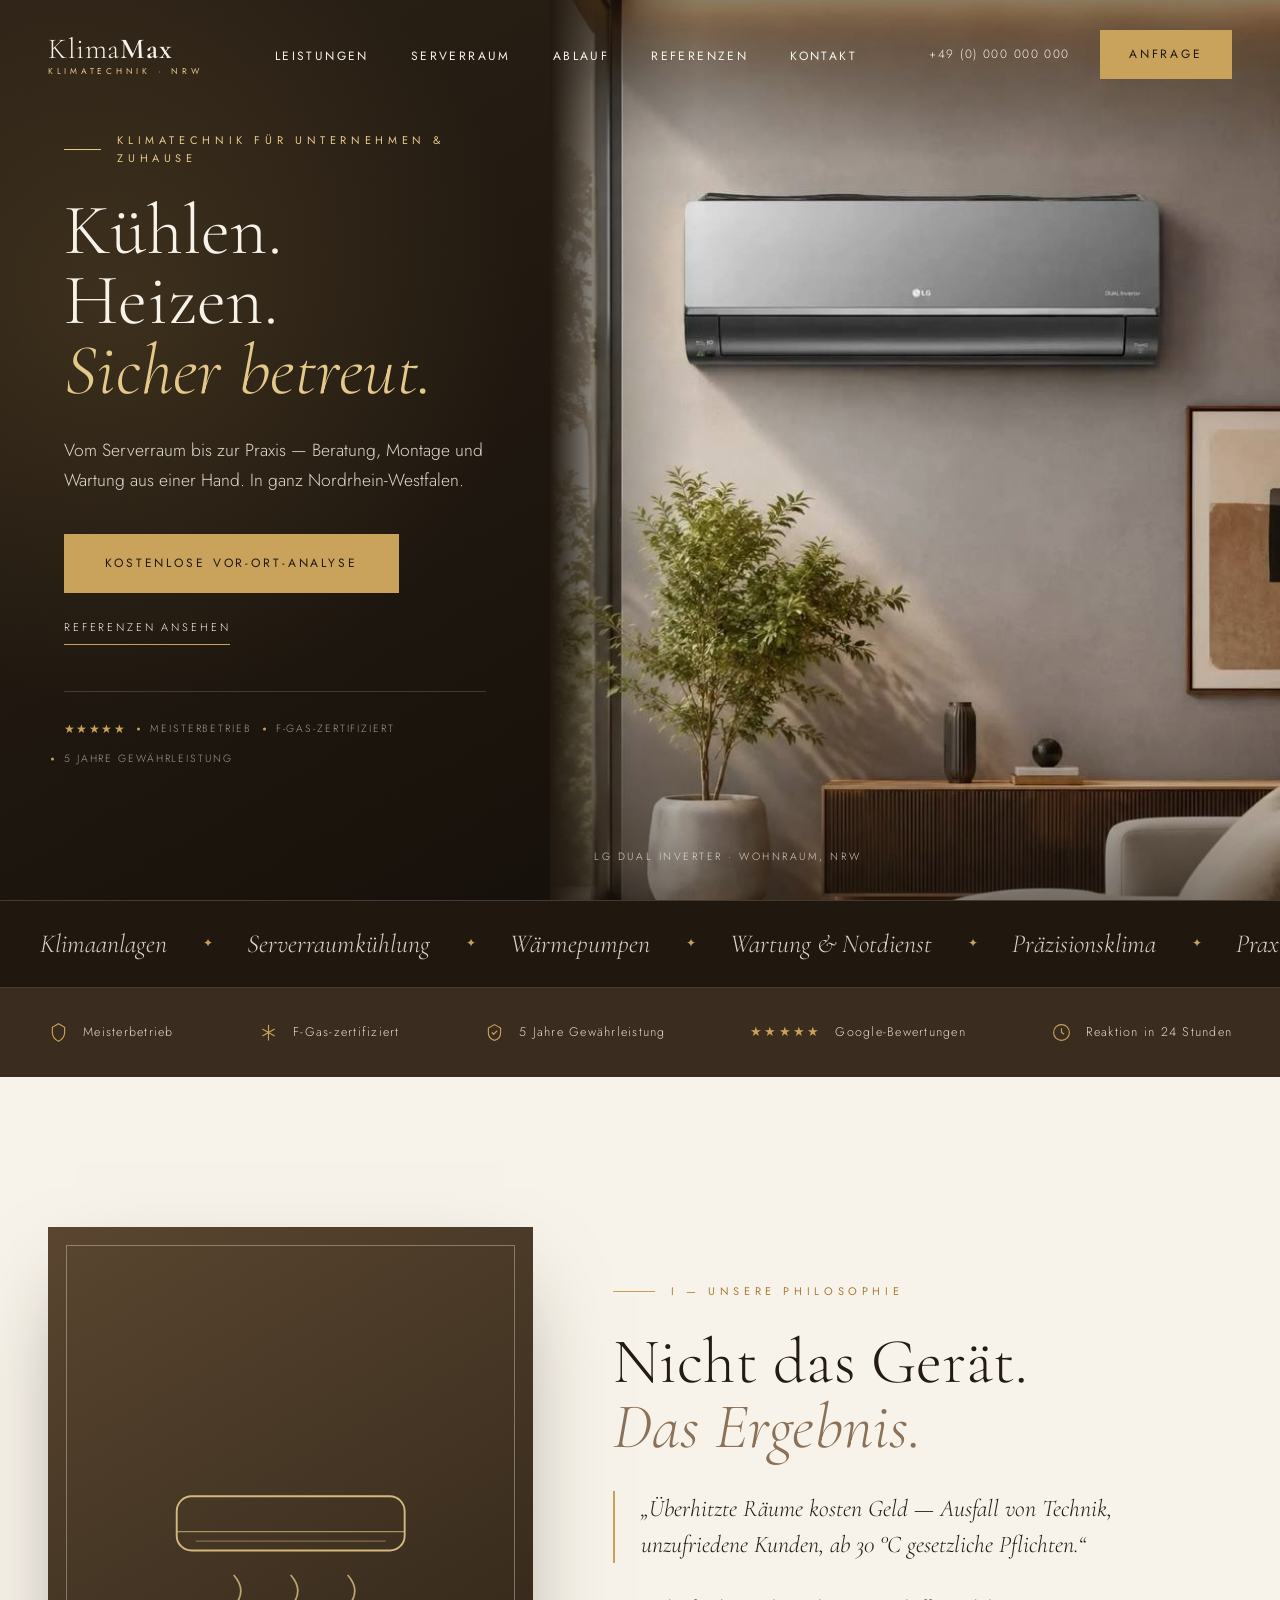
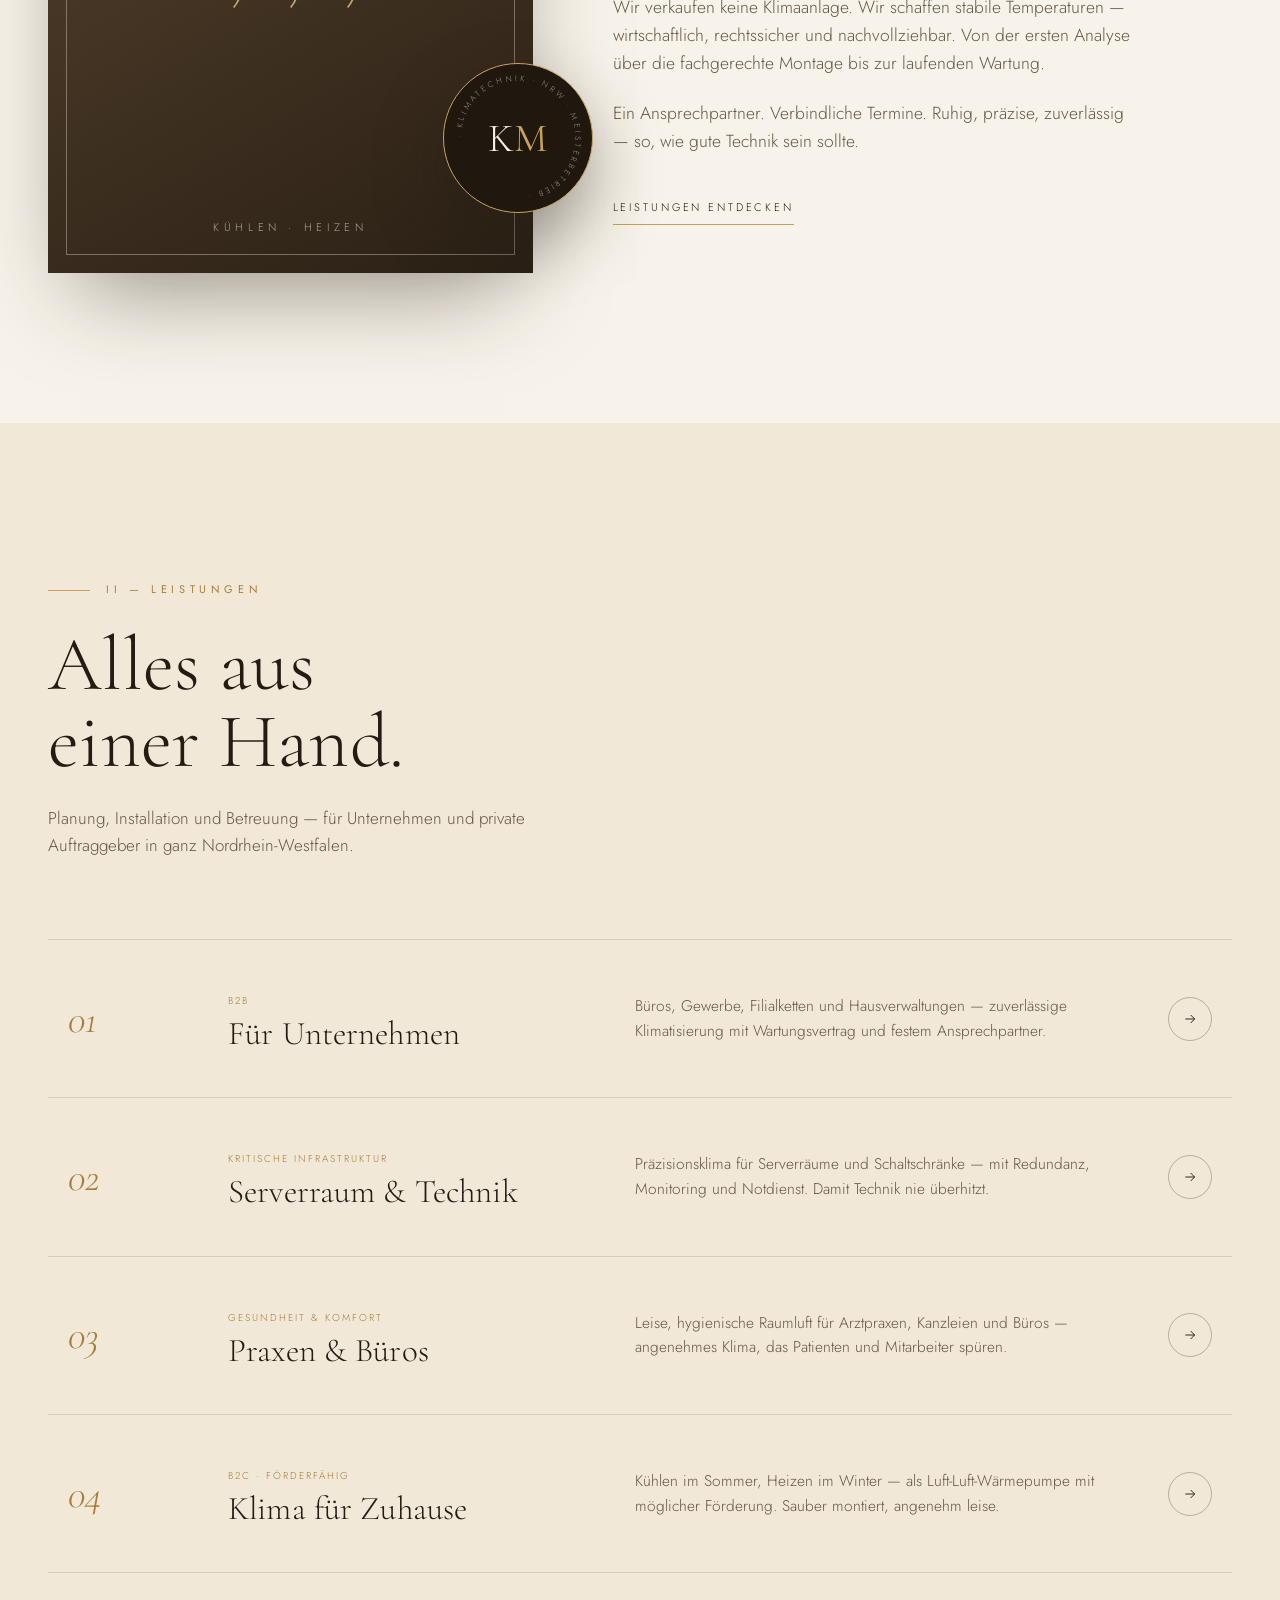
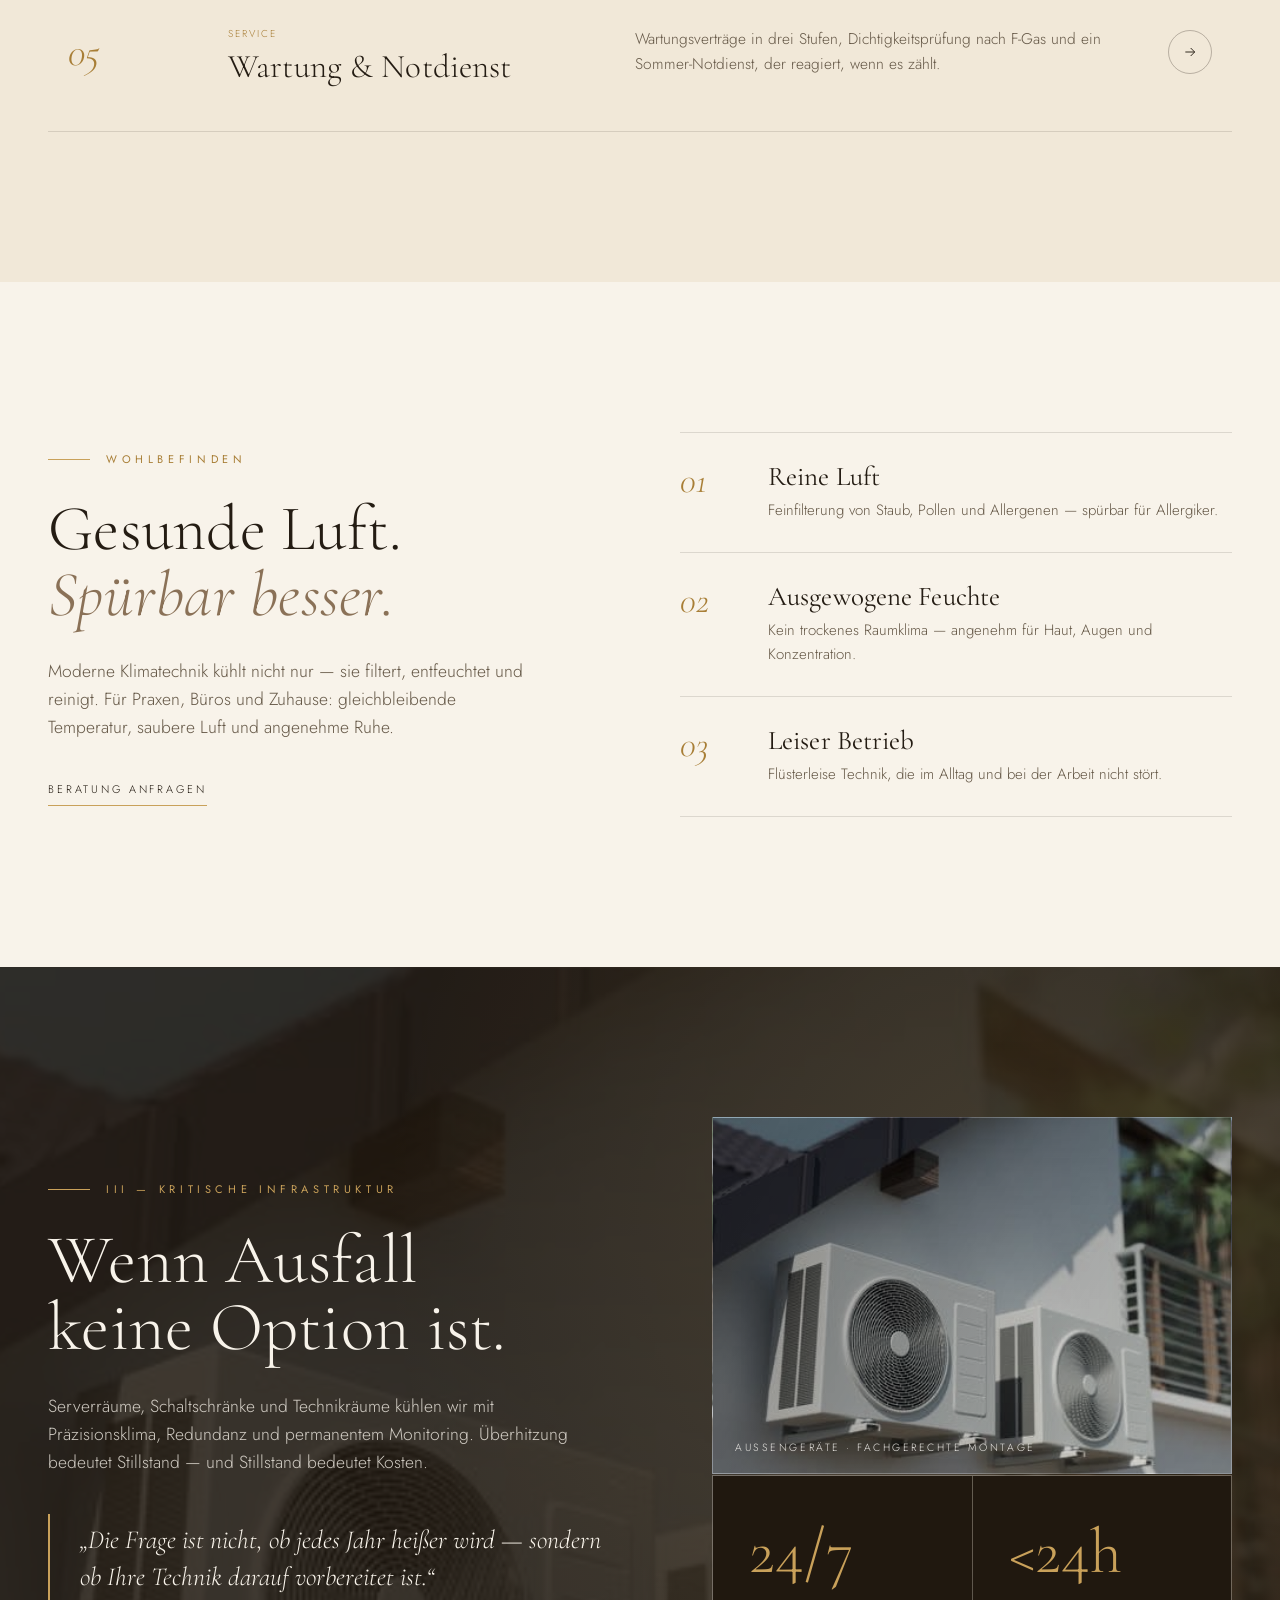
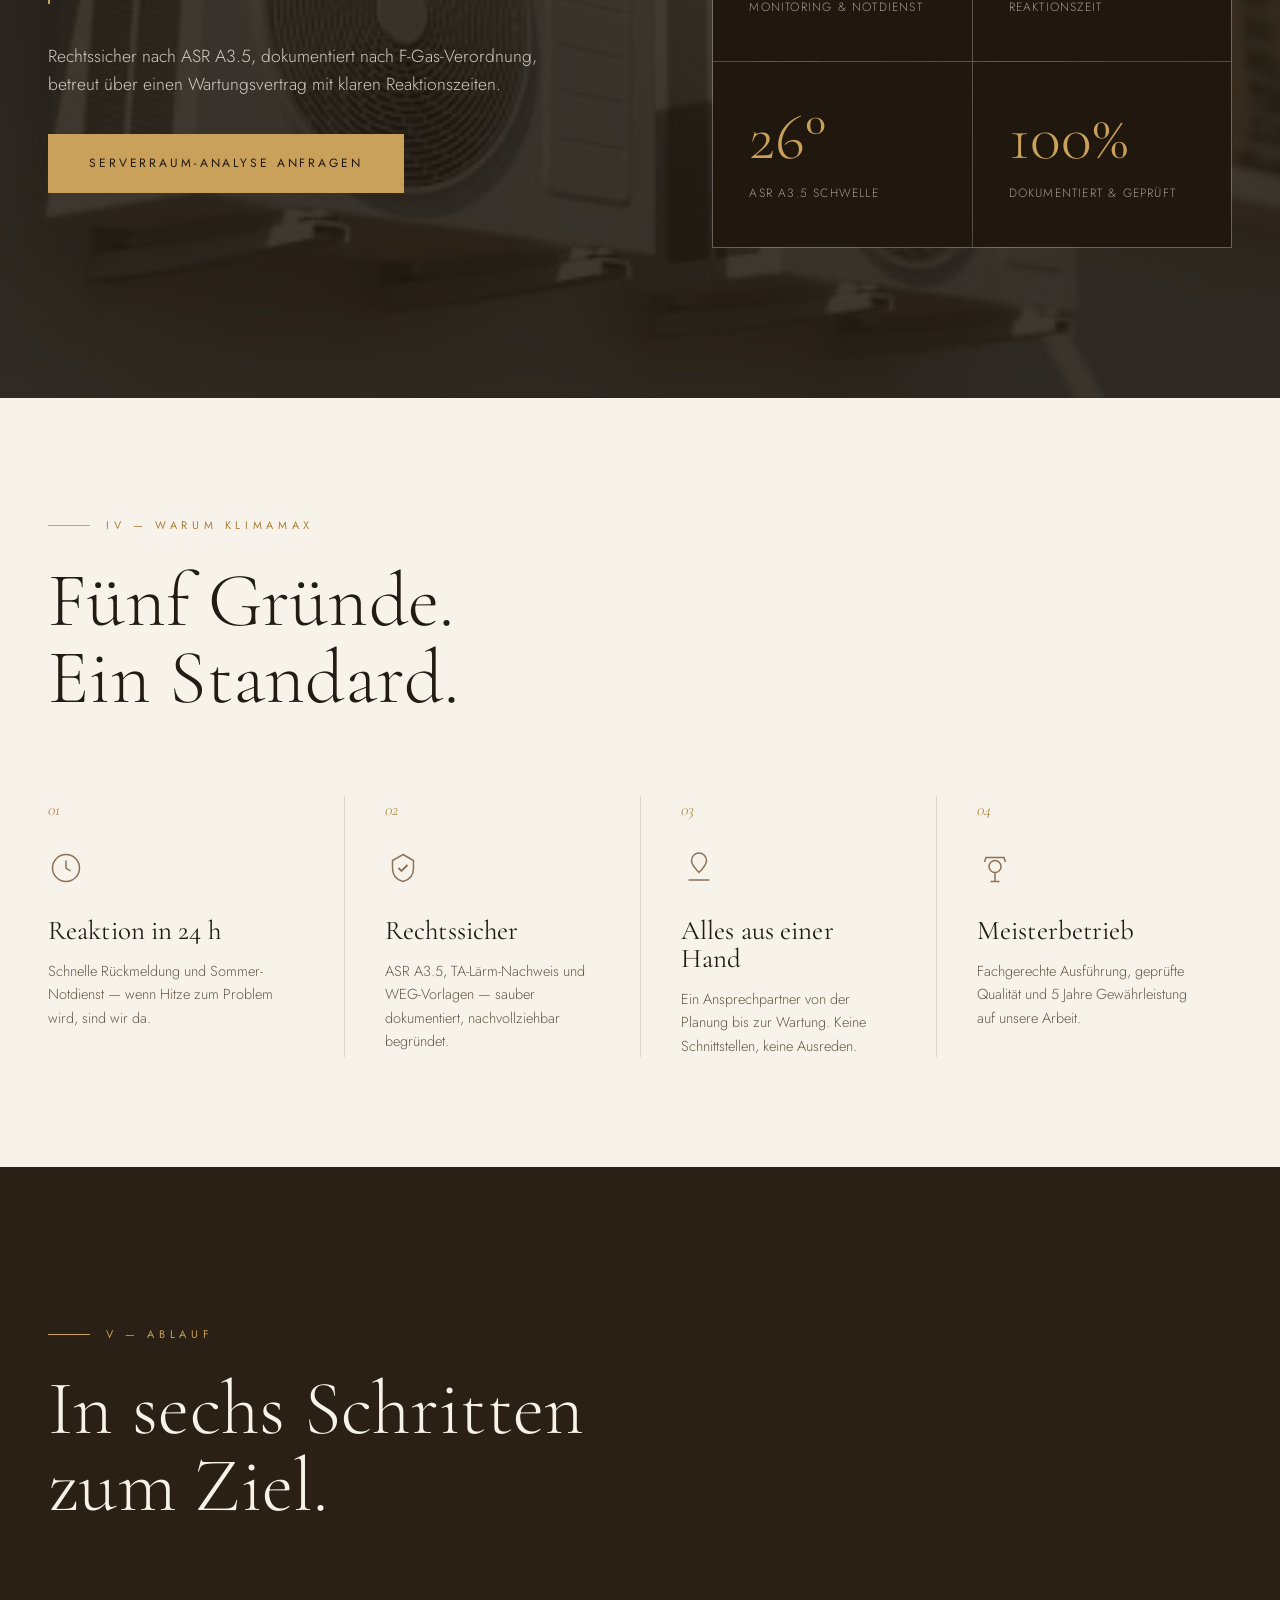
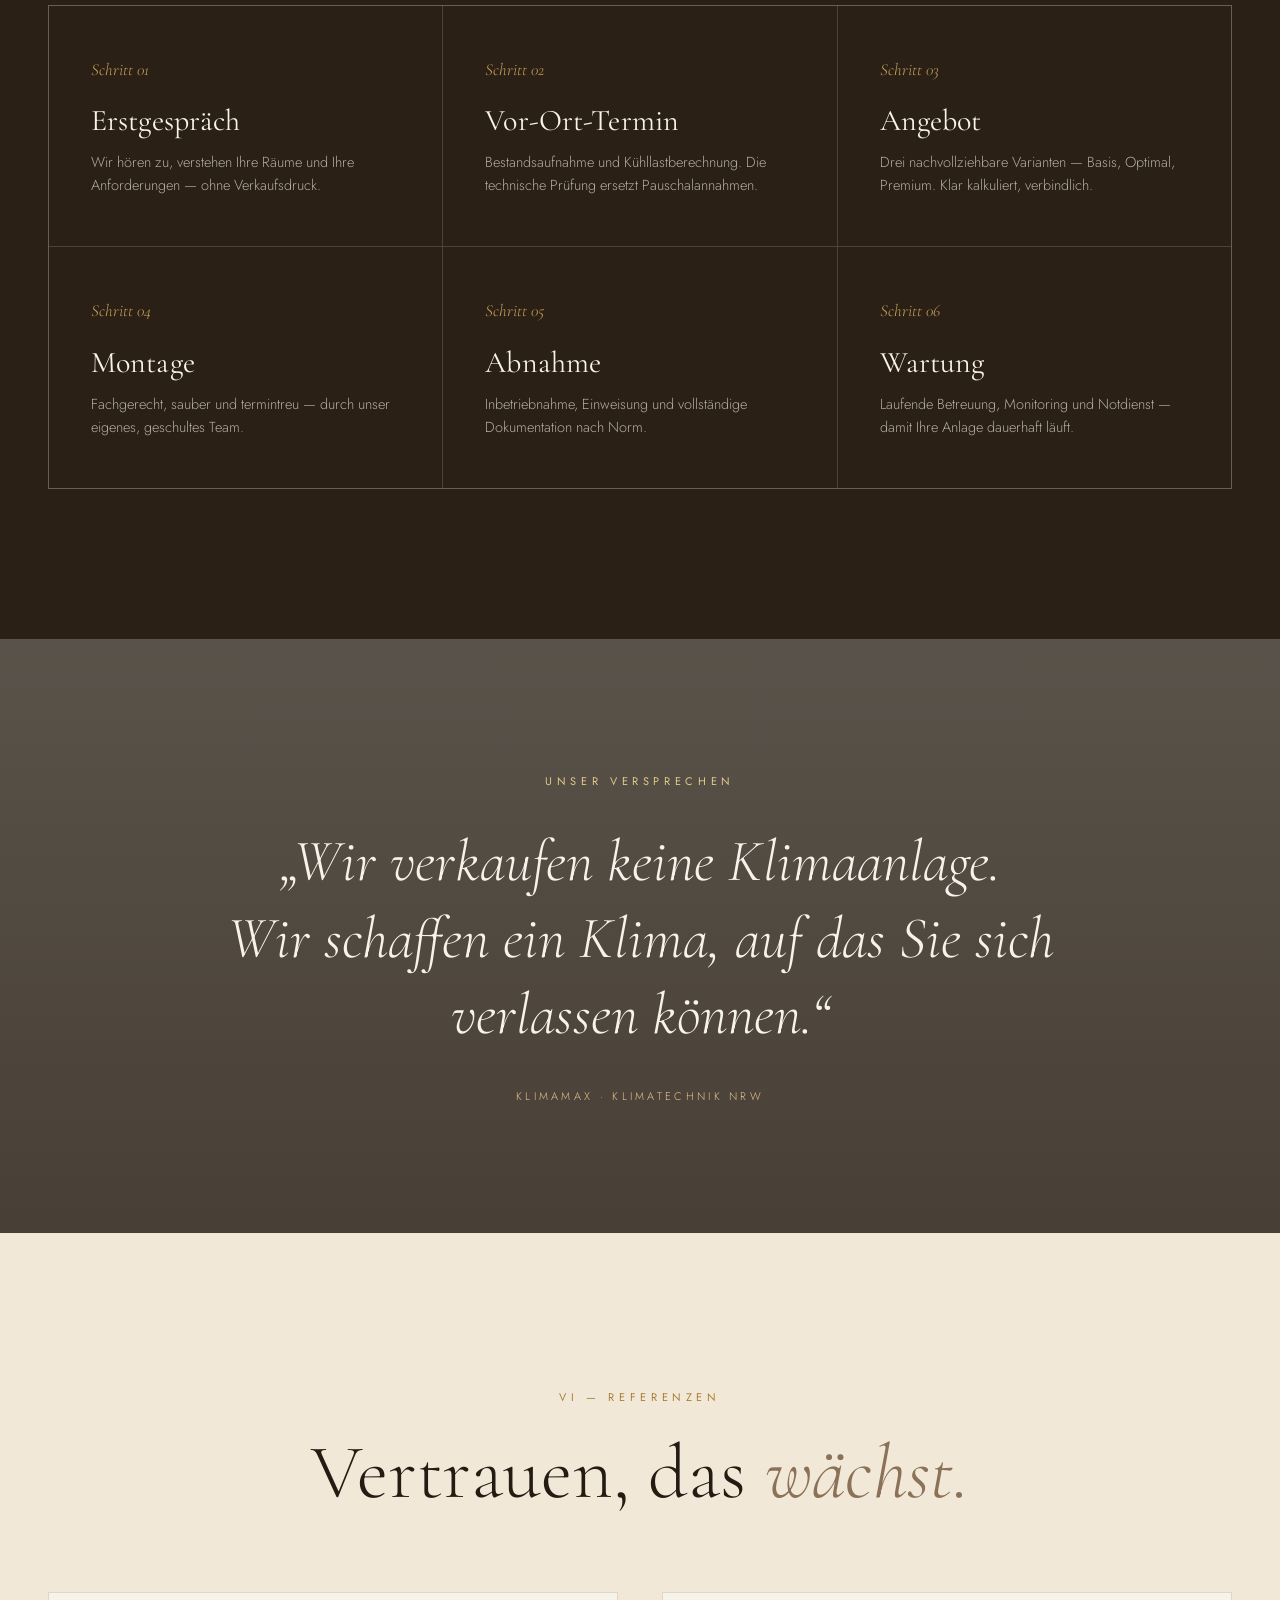
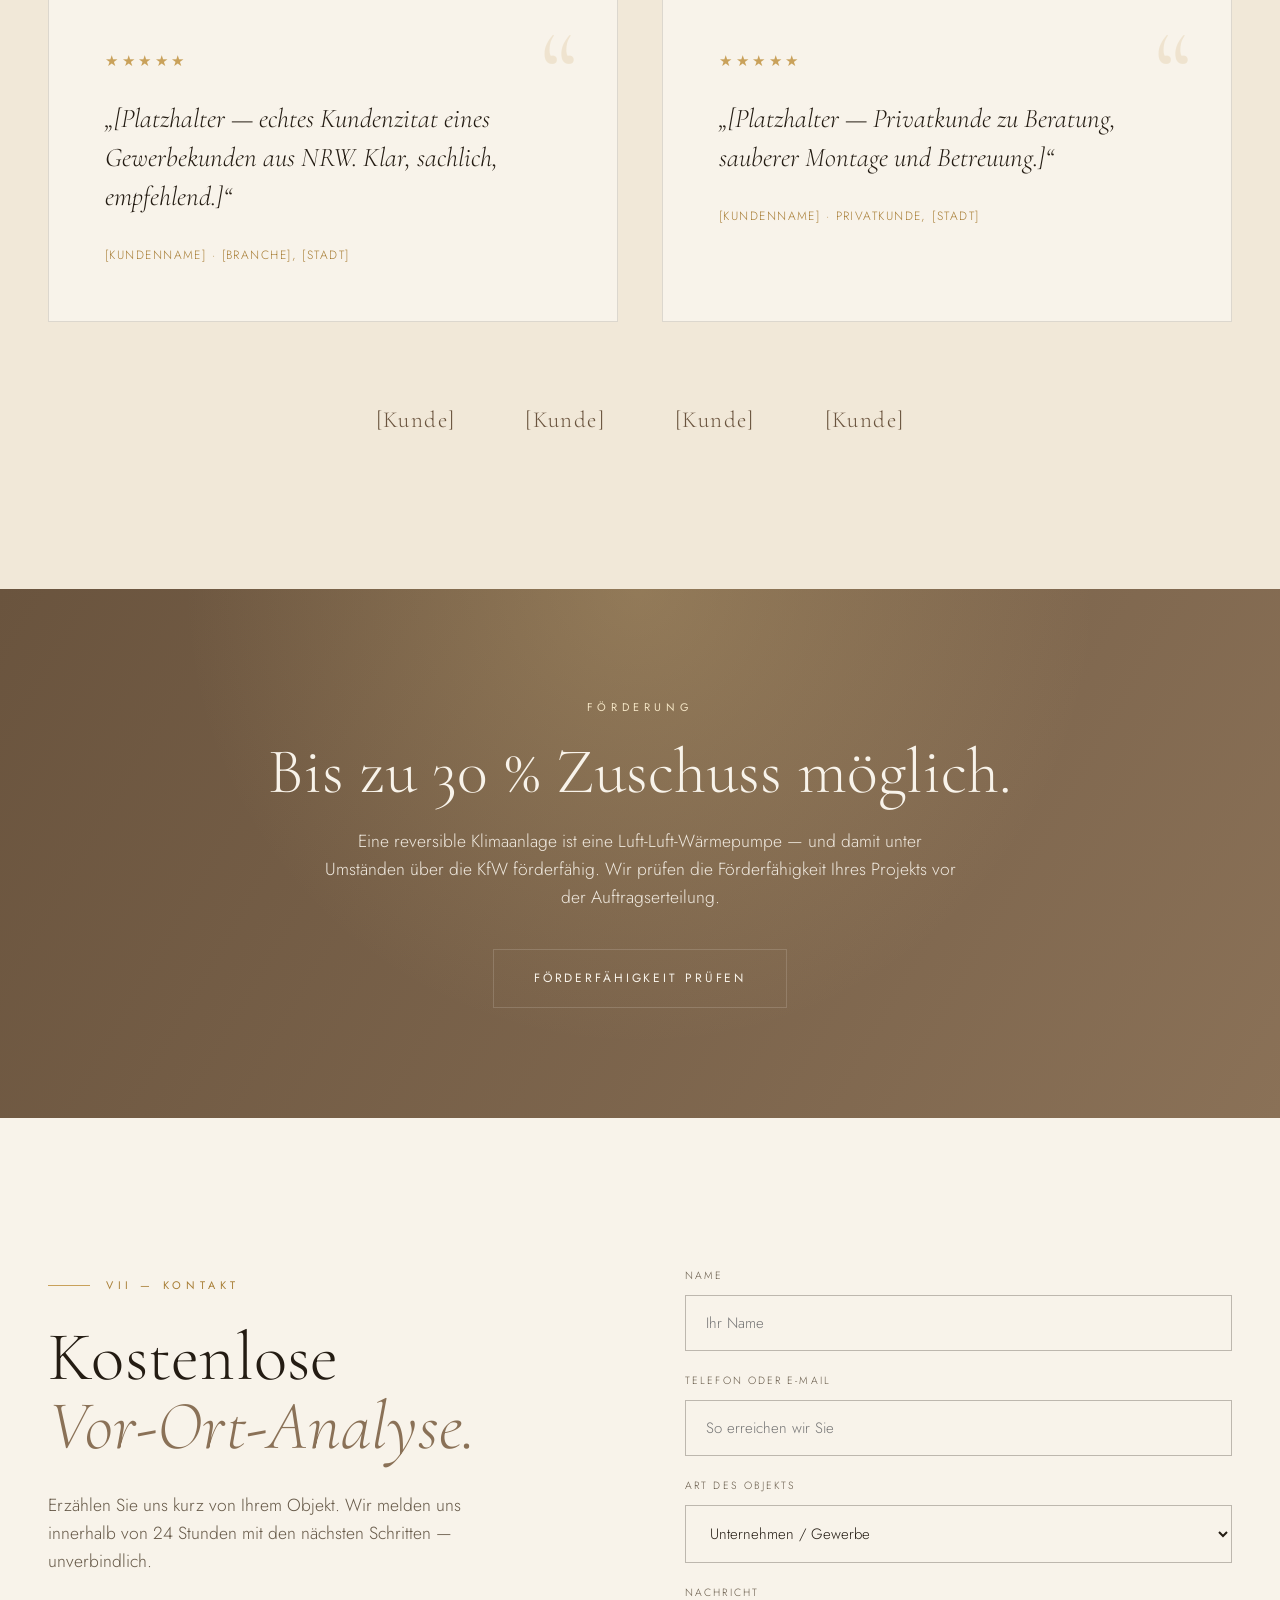
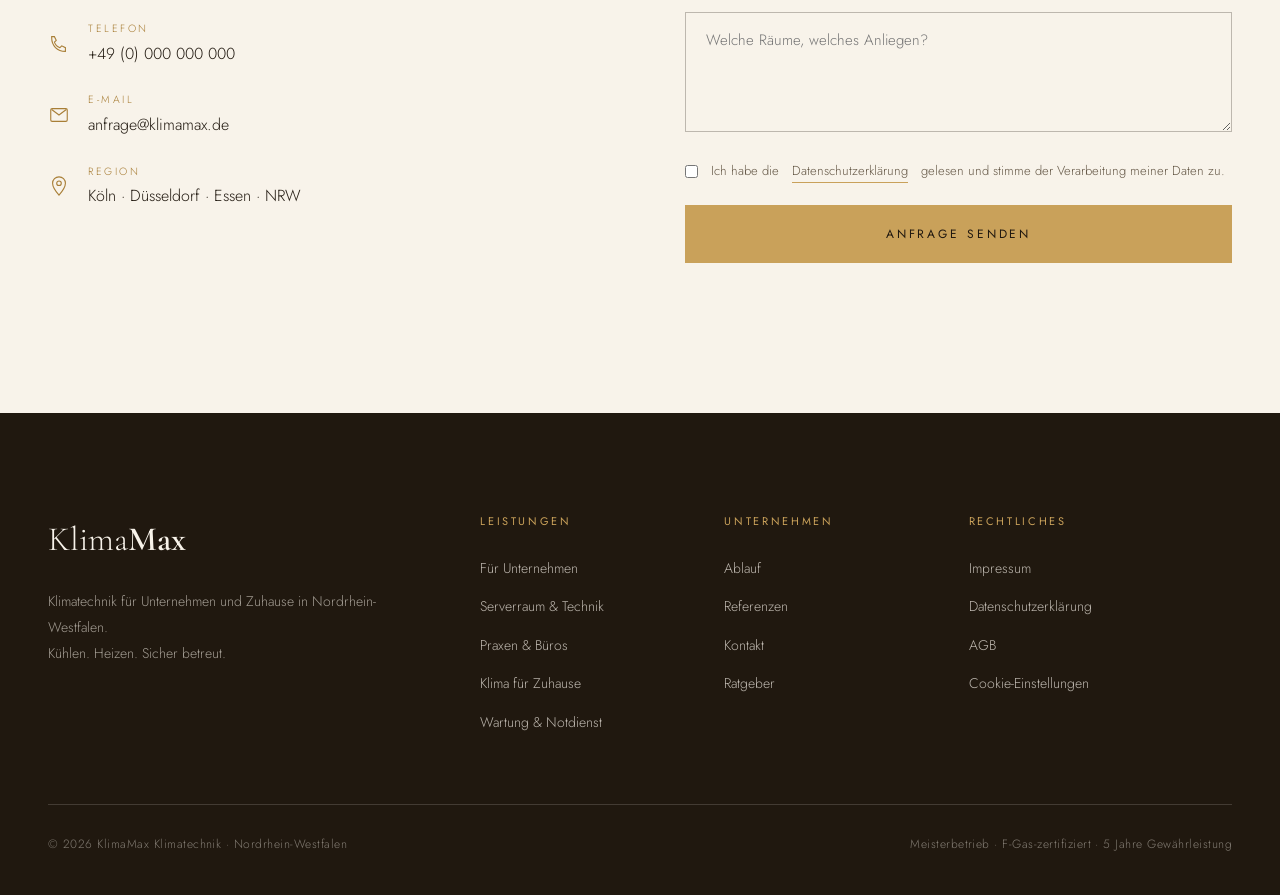
==== index.html @ 1874ee5a "Hero: Foto dominanter (breitere Spalte), Leerraum entfernt, Text fuellt linke Spalte" ====
<!DOCTYPE html>
<html lang="de">
<head>
<meta charset="UTF-8" />
<meta name="viewport" content="width=device-width, initial-scale=1.0" />
<title>KlimaMax — Klimatechnik für Unternehmen und Zuhause in NRW</title>
<meta name="description" content="KlimaMax — Klimatechnik in NRW. Kühlen. Heizen. Sicher betreut. Vom Serverraum bis zur Praxis: Beratung, Montage und Wartung aus einer Hand." />
<link rel="preconnect" href="https://fonts.googleapis.com">
<link rel="preconnect" href="https://fonts.gstatic.com" crossorigin>
<link href="https://fonts.googleapis.com/css2?family=Cormorant+Garamond:ital,wght@0,300;0,400;0,500;0,600;1,300;1,400;1,500&family=Jost:wght@200;300;400;500&display=swap" rel="stylesheet">
<style>
:root{
  --paper:#F8F3EA;
  --cream:#F1E8D8;
  --cream-2:#E7DAC5;
  --sand:#DCCBB0;
  --taupe:#8A7157;
  --mocha:#6A543E;
  --coffee:#3A2C1E;
  --espresso:#20180F;
  --espresso-2:#2A2015;
  --ink:#241C13;
  --ink-soft:#655847;
  --brass:#C9A15A;
  --brass-lt:#E4C889;
  --brass-deep:#A87E36;
  --line:rgba(36,28,19,.13);
  --line-2:rgba(36,28,19,.28);
  --line-light:rgba(248,243,234,.16);
  --serif:'Cormorant Garamond',Georgia,serif;
  --sans:'Jost',-apple-system,BlinkMacSystemFont,'Segoe UI',sans-serif;
}
*{margin:0;padding:0;box-sizing:border-box}
html{scroll-behavior:smooth}
body{font-family:var(--sans);background:var(--cream);color:var(--ink);font-weight:300;line-height:1.6;-webkit-font-smoothing:antialiased;overflow-x:hidden}
img{max-width:100%;display:block}
a{color:inherit;text-decoration:none}
::selection{background:var(--brass);color:var(--espresso)}
.wrap{max-width:1300px;margin:0 auto;padding:0 48px}

/* ---- film grain overlay ---- */
body::after{
  content:"";position:fixed;inset:0;z-index:9998;pointer-events:none;opacity:.045;mix-blend-mode:overlay;
  background-image:url("data:image/svg+xml;utf8,<svg xmlns='http://www.w3.org/2000/svg' width='140' height='140'><filter id='n'><feTurbulence type='fractalNoise' baseFrequency='0.85' numOctaves='2' stitchTiles='stitch'/></filter><rect width='100%25' height='100%25' filter='url(%23n)'/></svg>");
}

/* ---- typography helpers ---- */
.eyebrow{font-size:11px;letter-spacing:.42em;text-transform:uppercase;font-weight:400;color:var(--brass-deep);display:inline-flex;align-items:center;gap:16px;margin-bottom:28px}
.eyebrow::before{content:"";width:42px;height:1px;background:var(--brass)}
.eyebrow.sole::before{display:none}
h1,h2,h3,h4{font-family:var(--serif);font-weight:300;letter-spacing:.004em;line-height:1.04}
.serif-i{font-style:italic;color:var(--taupe)}
.rn{font-family:var(--serif);font-style:italic;color:var(--brass-deep)}
.btn{display:inline-flex;align-items:center;gap:14px;font-family:var(--sans);font-size:12px;letter-spacing:.24em;text-transform:uppercase;font-weight:400;padding:19px 40px;border:1px solid var(--brass);color:var(--espresso);background:var(--brass);transition:all .55s cubic-bezier(.2,.7,.2,1);cursor:pointer;position:relative;overflow:hidden}
.btn span{position:relative;z-index:2}
.btn::before{content:"";position:absolute;inset:0;background:var(--espresso);transform:translateY(101%);transition:transform .55s cubic-bezier(.6,0,.2,1);z-index:1}
.btn:hover{color:var(--paper);border-color:var(--espresso)}
.btn:hover::before{transform:translateY(0)}
.btn-ghost{background:transparent;color:var(--paper);border-color:var(--line-light)}
.btn-ghost::before{background:var(--brass)}
.btn-ghost:hover{color:var(--espresso);border-color:var(--brass)}
.link-under{font-size:11px;letter-spacing:.26em;text-transform:uppercase;border-bottom:1px solid var(--brass);padding-bottom:7px;display:inline-block;transition:letter-spacing .5s ease,color .3s}
.link-under:hover{letter-spacing:.34em;color:var(--brass-deep)}

/* ---- HEADER ---- */
header{position:fixed;top:0;left:0;right:0;z-index:100;padding:30px 0;transition:all .55s ease}
header.solid{background:rgba(241,232,216,.9);backdrop-filter:blur(16px);padding:16px 0;box-shadow:0 1px 0 var(--line)}
.nav{display:flex;align-items:center;justify-content:space-between}
.logo{font-family:var(--serif);font-size:29px;letter-spacing:.03em;color:var(--ink);line-height:1}
.logo b{font-weight:600}.logo .k{font-weight:300}
.logo small{display:block;font-family:var(--sans);font-size:8.5px;letter-spacing:.44em;text-transform:uppercase;color:var(--brass-deep);margin-top:4px;font-weight:400}
header:not(.solid) .logo,header:not(.solid) .nav-links a,header:not(.solid) .nav-tel{color:var(--paper)}
header:not(.solid) .logo small{color:var(--brass-lt)}
.nav-links{display:flex;gap:42px;list-style:none}
.nav-links a{font-size:12px;letter-spacing:.2em;text-transform:uppercase;font-weight:400;position:relative;padding:5px 0}
.nav-links a::after{content:"";position:absolute;left:0;bottom:0;width:0;height:1px;background:var(--brass);transition:width .45s ease}
.nav-links a:hover::after{width:100%}
.nav-right{display:flex;align-items:center;gap:30px}
.nav-tel{font-size:12px;letter-spacing:.12em;color:var(--ink)}
.burger{display:none;flex-direction:column;gap:6px;cursor:pointer;background:none;border:0;padding:4px}
.burger span{width:28px;height:1.5px;background:currentColor;display:block;transition:.3s}
header:not(.solid) .burger span{background:var(--paper)}

/* ---- HERO (split) ---- */
.hero{position:relative;min-height:100svh;display:grid;grid-template-columns:0.86fr 1.14fr;background:var(--espresso);overflow:hidden}
.hero-left{position:relative;display:flex;align-items:center;overflow:hidden;background:linear-gradient(150deg,#2a2015,#16100a)}
.hero-left::before{content:"";position:absolute;inset:0;background:radial-gradient(circle at 22% 34%,rgba(201,161,90,.15),transparent 55%);pointer-events:none}
.hero-left-inner{position:relative;z-index:2;width:100%;max-width:760px;padding:0 clamp(32px,5vw,88px);color:var(--paper)}
.hero .eyebrow{color:var(--brass-lt)}.hero .eyebrow::before{background:var(--brass-lt)}
.hero h1{font-size:clamp(48px,5.6vw,100px);color:var(--paper);line-height:.98;margin:0 0 30px;font-weight:300}
.hero .serif-i{color:var(--brass-lt)}
.hero .lead{font-size:17.5px;font-weight:300;color:rgba(248,243,234,.88);line-height:1.7;max-width:460px;margin-bottom:38px}
.hero-cta{display:flex;gap:26px;align-items:center;flex-wrap:wrap;margin-bottom:46px}
.hero-trust{display:flex;flex-wrap:wrap;align-items:center;gap:12px 24px;padding-top:28px;border-top:1px solid rgba(248,243,234,.16);font-size:10.5px;letter-spacing:.18em;text-transform:uppercase;color:rgba(248,243,234,.6)}
.hero-trust span{position:relative}
.hero-trust span+span::before{content:"";position:absolute;left:-13px;top:50%;width:3px;height:3px;border-radius:50%;background:var(--brass);transform:translateY(-50%)}
.hero-trust .ht-stars{color:var(--brass);letter-spacing:.12em;font-size:12px}
.hero-right{position:relative;overflow:hidden;background:linear-gradient(150deg,#5a4630,#241a10)}
.hero-photo{position:absolute;inset:0}
.hero-photo.has-img{background:url('images/hero.jpg') center 30%/cover no-repeat}
.hero-right::after{content:"";position:absolute;inset:0;z-index:2;pointer-events:none;background:
  linear-gradient(90deg,var(--espresso) 0%,rgba(32,24,15,.35) 8%,rgba(32,24,15,0) 20%),
  linear-gradient(180deg,rgba(22,16,10,.5) 0%,rgba(22,16,10,0) 18%),
  linear-gradient(0deg,rgba(22,16,10,.55) 0%,rgba(22,16,10,0) 22%)}
.hero-cap{position:absolute;left:44px;bottom:34px;z-index:3;font-size:10.5px;letter-spacing:.24em;text-transform:uppercase;color:rgba(248,243,234,.8)}

/* ---- MARQUEE ---- */
.marquee{background:var(--espresso);color:var(--paper);padding:22px 0;overflow:hidden;white-space:nowrap;border-top:1px solid var(--line-light);border-bottom:1px solid var(--line-light)}
.marquee-track{display:inline-flex;gap:0;animation:scroll 34s linear infinite}
.marquee-track span{font-family:var(--serif);font-style:italic;font-size:26px;color:rgba(248,243,234,.85);padding:0 40px;position:relative}
.marquee-track span::after{content:"✦";color:var(--brass);font-style:normal;font-size:12px;position:absolute;right:-6px;top:50%;transform:translateY(-50%)}
@keyframes scroll{to{transform:translateX(-50%)}}

/* ---- TRUST ---- */
.trust{background:var(--coffee);color:var(--paper)}
.trust .wrap{display:flex;justify-content:space-between;align-items:center;gap:24px;flex-wrap:wrap;padding:34px 48px}
.trust-item{display:flex;align-items:center;gap:14px;font-size:12.5px;letter-spacing:.1em;font-weight:300;color:rgba(248,243,234,.88)}
.trust-item svg{width:21px;height:21px;stroke:var(--brass);flex-shrink:0}
.trust-star{color:var(--brass);letter-spacing:.18em}

/* ---- SECTIONS ---- */
.pad{padding:150px 0}.pad-sm{padding:110px 0}
.shead{max-width:680px;margin-bottom:80px}
.shead.center{margin:0 auto 80px;text-align:center}
.shead.center .eyebrow{justify-content:center}
h2.title{font-size:clamp(42px,6vw,80px);color:var(--ink);margin-bottom:24px;line-height:1}
.shead p{color:var(--ink-soft);font-size:17px;max-width:540px}
.snum{font-family:var(--serif);font-style:italic;font-size:19px;color:var(--brass-deep);letter-spacing:.05em}

/* ---- PHILOSOPHY (asymmetric) ---- */
.philo{background:var(--paper);position:relative}
.philo-grid{display:grid;grid-template-columns:0.92fr 1.08fr;gap:0;align-items:center}
.philo-imgwrap{position:relative;padding-right:60px}
.philo-img{position:relative;aspect-ratio:3/4;background:linear-gradient(150deg,#5a4630,#2a2015);overflow:hidden;box-shadow:0 40px 90px -30px rgba(36,28,19,.5)}
.philo-img.has-img{background:url('images/hero.jpg') center/cover}
.philo-frame{position:absolute;inset:18px;border:1px solid rgba(248,243,234,.35);z-index:2;pointer-events:none}
.philo-badge{position:absolute;right:0;bottom:60px;width:150px;height:150px;border-radius:50%;background:var(--espresso);color:var(--paper);display:flex;align-items:center;justify-content:center;font-family:var(--serif);font-size:40px;box-shadow:0 30px 70px rgba(36,28,19,.4);z-index:3;border:1px solid var(--brass)}
.philo-badge b{color:var(--brass);font-weight:400}
.philo-badge .ring{position:absolute;inset:0;animation:spin 26s linear infinite}
.philo-badge .ring text{font-family:var(--sans);font-size:8.2px;letter-spacing:3px;fill:rgba(248,243,234,.55);text-transform:uppercase}
@keyframes spin{to{transform:rotate(360deg)}}
.philo-text{padding-left:20px}
.philo-text h2{font-size:clamp(38px,5vw,68px);margin-bottom:32px;line-height:1.02}
.philo-text p{color:var(--ink-soft);margin-bottom:22px;font-size:17.5px;max-width:520px}
.philo-text .big{font-family:var(--serif);font-style:italic;font-size:24px;color:var(--ink);line-height:1.5;border-left:2px solid var(--brass);padding-left:26px;margin:14px 0 30px}

/* ---- LEISTUNGEN (editorial rows) ---- */
.leist{background:var(--cream)}
.lrow{display:grid;grid-template-columns:120px 1fr 1.3fr 60px;gap:40px;align-items:center;padding:46px 20px;border-top:1px solid var(--line);transition:all .55s cubic-bezier(.2,.7,.2,1);position:relative;cursor:default}
.lrow:last-child{border-bottom:1px solid var(--line)}
.lrow::before{content:"";position:absolute;left:0;top:0;bottom:0;width:0;background:var(--espresso);transition:width .55s cubic-bezier(.6,0,.2,1);z-index:0}
.lrow:hover{padding-left:44px;padding-right:44px;color:var(--paper)}
.lrow:hover::before{width:100%}
.lrow>*{position:relative;z-index:1}
.lrow .lnum{font-family:var(--serif);font-style:italic;font-size:40px;color:var(--brass-deep);transition:color .5s}
.lrow:hover .lnum{color:var(--brass)}
.lrow h3{font-size:33px;color:var(--ink);transition:color .5s}
.lrow:hover h3{color:var(--paper)}
.lrow p{font-size:15.5px;color:var(--ink-soft);transition:color .5s}
.lrow:hover p{color:rgba(248,243,234,.8)}
.lrow .arr{width:44px;height:44px;border:1px solid var(--line-2);border-radius:50%;display:flex;align-items:center;justify-content:center;transition:all .5s;justify-self:end}
.lrow .arr svg{width:16px;height:16px;stroke:var(--ink);transition:stroke .5s}
.lrow:hover .arr{border-color:var(--brass);background:var(--brass)}
.lrow:hover .arr svg{stroke:var(--espresso)}
.lrow .tag{display:inline-block;font-size:10px;letter-spacing:.2em;text-transform:uppercase;color:var(--brass-deep);margin-bottom:8px}
.lrow:hover .tag{color:var(--brass)}

/* ---- BEACHHEAD ---- */
.beach{background:var(--espresso);color:var(--paper);overflow:hidden;position:relative}
.beach-img{position:absolute;inset:0;background:url('images/aussen.jpg') right center/cover;opacity:.14;filter:grayscale(.35) contrast(1.05)}
.beach::before{content:"";position:absolute;inset:0;background:radial-gradient(circle at 80% 25%,rgba(201,161,90,.16),transparent 50%);pointer-events:none}
.beach-grid{display:grid;grid-template-columns:1.05fr .95fr;gap:90px;align-items:center;position:relative;z-index:2}
.beach .eyebrow{color:var(--brass)}.beach .eyebrow::before{background:var(--brass)}
.beach h2{font-size:clamp(40px,5.4vw,76px);color:var(--paper);margin-bottom:30px;line-height:.98}
.beach p{color:rgba(248,243,234,.8);font-size:17.5px;margin-bottom:26px;max-width:540px}
.beach-quote{border-left:2px solid var(--brass);padding:8px 0 8px 30px;margin:38px 0;font-family:var(--serif);font-style:italic;font-size:26px;color:var(--paper);line-height:1.42}
.stats{display:grid;grid-template-columns:1fr 1fr;gap:1px;background:var(--line-light);border:1px solid var(--line-light)}
.stat{background:var(--espresso);padding:44px 36px;transition:background .5s}
.stat:hover{background:var(--espresso-2)}
.stat .n{font-family:var(--serif);font-size:64px;color:var(--brass);line-height:1;margin-bottom:14px;font-weight:300}
.stat .l{font-size:12px;letter-spacing:.1em;color:rgba(248,243,234,.6);text-transform:uppercase}

/* ---- WARUM ---- */
.warum{background:var(--paper)}
.warum-grid{display:grid;grid-template-columns:repeat(4,1fr);gap:0;margin-top:20px}
.wcard{padding:0 40px;border-left:1px solid var(--line)}
.wcard:first-child{padding-left:0;border-left:0}
.wcard .wn{font-family:var(--serif);font-style:italic;font-size:17px;color:var(--brass-deep);margin-bottom:26px}
.wcard svg{width:36px;height:36px;stroke:var(--taupe);stroke-width:1;margin-bottom:24px}
.wcard h4{font-family:var(--serif);font-size:27px;font-weight:400;margin-bottom:14px;color:var(--ink)}
.wcard p{font-size:14.5px;color:var(--ink-soft)}

/* ---- ABLAUF ---- */
.ablauf{background:var(--espresso-2);color:var(--paper);position:relative}
.ablauf .eyebrow{color:var(--brass)}.ablauf .eyebrow::before{background:var(--brass)}
.ablauf h2.title{color:var(--paper)}
.steps{display:grid;grid-template-columns:repeat(3,1fr);gap:1px;background:var(--line-light);border:1px solid var(--line-light);margin-top:24px}
.step{background:var(--espresso-2);padding:50px 42px;transition:background .5s}
.step:hover{background:var(--espresso)}
.step .sn{font-family:var(--serif);font-style:italic;font-size:17px;color:var(--brass);margin-bottom:22px}
.step h4{font-family:var(--serif);font-size:30px;font-weight:400;color:var(--paper);margin-bottom:14px}
.step p{font-size:14.5px;color:rgba(248,243,234,.66)}

/* ---- REFERENZEN ---- */
.refs{background:var(--cream)}
.ref-grid{display:grid;grid-template-columns:repeat(2,1fr);gap:44px}
.ref-card{background:var(--paper);padding:56px;border:1px solid var(--line);position:relative}
.ref-card::before{content:"“";position:absolute;top:20px;right:38px;font-family:var(--serif);font-size:120px;color:var(--brass);opacity:.18;line-height:1}
.ref-stars{color:var(--brass);letter-spacing:.24em;margin-bottom:26px;font-size:15px}
.ref-card .q{font-family:var(--serif);font-style:italic;font-size:27px;line-height:1.45;color:var(--ink);margin-bottom:30px}
.ref-card .who{font-size:12px;letter-spacing:.12em;color:var(--brass-deep);text-transform:uppercase}
.logos{display:flex;justify-content:center;gap:70px;flex-wrap:wrap;margin-top:80px;opacity:.45}
.logos span{font-family:var(--serif);font-size:23px;letter-spacing:.06em;color:var(--mocha)}

/* ---- FÖRDERUNG ---- */
.foerder{background:linear-gradient(120deg,var(--mocha),var(--taupe));color:var(--paper);text-align:center;position:relative;overflow:hidden}
.foerder::before{content:"";position:absolute;inset:0;background:radial-gradient(circle at 50% 0%,rgba(228,200,137,.25),transparent 55%)}
.foerder .wrap{position:relative;z-index:2}
.foerder h2{font-size:clamp(36px,5vw,64px);color:var(--paper);margin-bottom:22px}
.foerder p{max-width:640px;margin:0 auto 38px;color:rgba(248,243,234,.92);font-size:17.5px}

/* ---- KONTAKT ---- */
.kontakt{background:var(--paper)}
.k-grid{display:grid;grid-template-columns:1fr 1fr;gap:90px}
.k-left h2{font-size:clamp(40px,5.4vw,72px);margin-bottom:30px;line-height:1}
.k-left>p{color:var(--ink-soft);font-size:17.5px;margin-bottom:46px;max-width:430px}
.k-contact{display:flex;flex-direction:column;gap:26px}
.k-contact .row{display:flex;align-items:center;gap:18px;font-size:16px}
.k-contact .row svg{width:22px;height:22px;stroke:var(--brass-deep);flex-shrink:0}
.k-contact .lbl{font-size:10.5px;letter-spacing:.24em;text-transform:uppercase;color:var(--brass-deep);display:block;margin-bottom:3px}
form{display:flex;flex-direction:column;gap:22px}
.field label{font-size:10.5px;letter-spacing:.2em;text-transform:uppercase;color:var(--ink-soft);display:block;margin-bottom:10px}
.field input,.field select,.field textarea{width:100%;padding:16px 20px;border:1px solid var(--line-2);background:transparent;font-family:var(--sans);font-size:15px;font-weight:300;color:var(--ink);transition:border .3s}
.field input:focus,.field select:focus,.field textarea:focus{outline:none;border-color:var(--brass)}
.field textarea{resize:vertical;min-height:120px}
.consent{display:flex;gap:13px;align-items:flex-start;font-size:13px;color:var(--ink-soft)}
.consent input{margin-top:4px}
.hp{position:absolute;left:-9999px}

/* ---- FOOTER ---- */
footer{background:var(--espresso);color:var(--paper);padding:100px 0 40px}
.foot-grid{display:grid;grid-template-columns:2fr 1fr 1fr 1.4fr;gap:56px;padding-bottom:70px;border-bottom:1px solid var(--line-light)}
.foot-logo{font-family:var(--serif);font-size:34px;margin-bottom:22px}.foot-logo b{font-weight:600}
.foot-col>p{font-size:14px;color:rgba(248,243,234,.6);line-height:1.85}
.foot-col h5{font-size:11px;letter-spacing:.24em;text-transform:uppercase;color:var(--brass);margin-bottom:24px;font-weight:400}
.foot-col ul{list-style:none;display:flex;flex-direction:column;gap:13px}
.foot-col ul a{font-size:14px;color:rgba(248,243,234,.72);transition:color .3s}
.foot-col ul a:hover{color:var(--brass)}
.foot-bottom{display:flex;justify-content:space-between;padding-top:30px;font-size:12px;color:rgba(248,243,234,.45);flex-wrap:wrap;gap:14px;letter-spacing:.04em}

/* ---- PHILO ART PANEL ---- */
.philo-art{position:absolute;inset:0;display:flex;align-items:center;justify-content:center;z-index:1}
.philo-art svg{width:56%;stroke:var(--brass-lt);opacity:.9}
.philo-slogan{position:absolute;bottom:36px;left:0;right:0;text-align:center;font-family:var(--sans);font-size:11px;letter-spacing:.42em;text-transform:uppercase;color:rgba(248,243,234,.62);z-index:2}

/* ---- COMFORT (text-forward) ---- */
.comfort{background:var(--paper)}
.comfort-grid2{display:grid;grid-template-columns:1fr 1fr;gap:80px;align-items:center}
.comfort .ctitle{font-size:clamp(38px,5vw,66px);margin-bottom:30px;line-height:1.02}
.comfort .cintro{color:var(--ink-soft);font-size:17.5px;max-width:480px}
.clist{display:flex;flex-direction:column}
.citem{display:grid;grid-template-columns:64px 1fr;gap:24px;padding:30px 0;border-top:1px solid var(--line);align-items:start}
.citem:last-child{border-bottom:1px solid var(--line)}
.citem .cn{font-family:var(--serif);font-style:italic;font-size:36px;color:var(--brass-deep);line-height:1}
.citem h4{font-family:var(--serif);font-size:27px;font-weight:400;margin-bottom:7px;color:var(--ink)}
.citem p{font-size:15px;color:var(--ink-soft)}

/* ---- TECH PANEL (photo 2 in beach) ---- */
.tech-img{aspect-ratio:16/11;background:url('images/aussen.jpg') center/cover;position:relative;overflow:hidden;margin-bottom:1px;border:1px solid var(--line-light);filter:grayscale(.55) contrast(1.06) brightness(.92)}
.tech-img::after{content:"";position:absolute;inset:0;background:linear-gradient(120deg,rgba(32,24,15,.45),rgba(201,161,90,.14));mix-blend-mode:multiply}
.tech-cap{position:absolute;left:22px;bottom:16px;font-size:10.5px;letter-spacing:.24em;text-transform:uppercase;color:var(--paper);z-index:2}

/* ---- CINEMATIC BAND (photo 1 parallax) ---- */
.band{position:relative;min-height:66vh;display:flex;align-items:center;justify-content:center;text-align:center;background:url('images/hero.jpg') center/cover fixed;overflow:hidden}
.band::before{content:"";position:absolute;inset:0;background:linear-gradient(rgba(18,12,7,.68),rgba(24,16,9,.78))}
.band .wrap{position:relative;z-index:2}
.band .eyebrow{color:var(--brass-lt);justify-content:center;margin-bottom:34px}.band .eyebrow::before{background:var(--brass-lt)}
.band .q{font-family:var(--serif);font-style:italic;font-size:clamp(30px,4.6vw,64px);line-height:1.3;max-width:960px;margin:0 auto;color:var(--paper);font-weight:300}
.band .src{margin-top:34px;font-size:11px;letter-spacing:.3em;text-transform:uppercase;color:var(--brass-lt)}

/* ---- REVEAL ---- */
.reveal{opacity:0;transform:translateY(38px);transition:opacity 1.1s cubic-bezier(.2,.6,.2,1),transform 1.1s cubic-bezier(.2,.6,.2,1)}
.reveal.in{opacity:1;transform:none}
.reveal.d1{transition-delay:.12s}.reveal.d2{transition-delay:.24s}.reveal.d3{transition-delay:.36s}

/* ---- MOBILE MENU ---- */
.mmenu{position:fixed;inset:0;background:var(--espresso);z-index:200;display:flex;flex-direction:column;align-items:center;justify-content:center;gap:34px;transform:translateY(-100%);transition:transform .65s cubic-bezier(.7,0,.2,1)}
.mmenu.open{transform:none}
.mmenu a{font-family:var(--serif);font-size:36px;color:var(--paper)}
.mmenu a:hover{color:var(--brass)}
.mmenu .close{position:absolute;top:30px;right:34px;font-size:38px;color:var(--paper);cursor:pointer;background:none;border:0}

/* ---- RESPONSIVE ---- */
@media(max-width:1000px){
  .wrap{padding:0 26px}
  .trust .wrap{padding:26px}
  .nav-links,.nav-tel{display:none}
  .burger{display:flex;color:var(--ink)}
  .philo-grid,.beach-grid,.k-grid{grid-template-columns:1fr;gap:56px}
  .philo-imgwrap{padding-right:0}
  .philo-text{padding-left:0}
  .warum-grid{grid-template-columns:1fr 1fr;gap:44px 0}
  .wcard{border-left:0;padding:0 22px}.wcard:nth-child(odd){padding-left:0}
  .steps{grid-template-columns:1fr}
  .ref-grid{grid-template-columns:1fr}
  .foot-grid{grid-template-columns:1fr 1fr;gap:44px}
  .pad{padding:100px 0}
  .lrow{grid-template-columns:70px 1fr 40px;gap:20px}
  .lrow .ldesc{display:none}
  .hero{grid-template-columns:1fr;min-height:auto}
  .hero-right{order:-1;height:56vh;min-height:320px}
  .hero-left{padding:64px 0}
  .hero-left-inner{max-width:100%}
  .hero .lead{max-width:100%}
  .hero-frame{inset:18px}
  .comfort-grid2{grid-template-columns:1fr;gap:44px}
  .band{background-attachment:scroll}
}
@media(max-width:560px){
  .trust-item:nth-child(n+4){display:none}
  .warum-grid{grid-template-columns:1fr}
  .stats{grid-template-columns:1fr}
  .foot-grid{grid-template-columns:1fr}
  .nav-right .btn{display:none}
  .eyebrow{display:block;letter-spacing:.22em;font-size:10px;line-height:1.6}
  .eyebrow::before{display:none}
  .hero h1{font-size:clamp(38px,9.4vw,56px)}
  .hero .lead{max-width:100%;font-size:16px}
  .hero-cta{width:100%}
  .hero-cta .btn{width:100%;justify-content:center}
  .hero-cap{left:26px;bottom:22px}
  .band .q{font-size:clamp(24px,7vw,34px)}
  .comfort .citem{grid-template-columns:50px 1fr;gap:16px}
  .lrow{grid-template-columns:54px 1fr 36px}
  .lrow .lnum{font-size:28px}.lrow h3{font-size:24px}
}
</style>
</head>
<body>

<!-- HEADER -->
<header id="header">
  <div class="wrap nav">
    <a href="#top" class="logo"><span class="k">Klima</span><b>Max</b><small>Klimatechnik · NRW</small></a>
    <ul class="nav-links">
      <li><a href="#leistungen">Leistungen</a></li>
      <li><a href="#serverraum">Serverraum</a></li>
      <li><a href="#ablauf">Ablauf</a></li>
      <li><a href="#referenzen">Referenzen</a></li>
      <li><a href="#kontakt">Kontakt</a></li>
    </ul>
    <div class="nav-right">
      <a href="tel:+49000000000" class="nav-tel">+49 (0) 000 000 000</a>
      <a href="#kontakt" class="btn" style="padding:14px 28px"><span>Anfrage</span></a>
      <button class="burger" id="burger" aria-label="Menü"><span></span><span></span><span></span></button>
    </div>
  </div>
</header>

<div class="mmenu" id="mmenu">
  <button class="close" id="mclose" aria-label="Schließen">&times;</button>
  <a href="#leistungen">Leistungen</a><a href="#serverraum">Serverraum</a><a href="#ablauf">Ablauf</a><a href="#referenzen">Referenzen</a><a href="#kontakt">Kontakt</a>
</div>

<!-- HERO -->
<section class="hero" id="top">
  <div class="hero-left">
    <div class="hero-left-inner">
      <span class="eyebrow">Klimatechnik für Unternehmen &amp; Zuhause</span>
      <h1>Kühlen. Heizen.<br><span class="serif-i">Sicher betreut.</span></h1>
      <p class="lead">Vom Serverraum bis zur Praxis — Beratung, Montage und Wartung aus einer Hand. In ganz Nordrhein-Westfalen.</p>
      <div class="hero-cta">
        <a href="#kontakt" class="btn"><span>Kostenlose Vor-Ort-Analyse</span></a>
        <a href="#referenzen" class="link-under" style="color:var(--paper);border-color:var(--brass)">Referenzen ansehen</a>
      </div>
      <div class="hero-trust">
        <span class="ht-stars">★★★★★</span>
        <span>Meisterbetrieb</span>
        <span>F-Gas-zertifiziert</span>
        <span>5 Jahre Gewährleistung</span>
      </div>
    </div>
  </div>
  <div class="hero-right">
    <div class="hero-photo" id="heroPhoto"></div>
    <div class="hero-cap">LG DUAL Inverter · Wohnraum, NRW</div>
  </div>
</section>

<!-- MARQUEE -->
<div class="marquee">
  <div class="marquee-track">
    <span>Klimaanlagen</span><span>Serverraumkühlung</span><span>Wärmepumpen</span><span>Wartung &amp; Notdienst</span><span>Präzisionsklima</span><span>Praxis &amp; Büro</span>
    <span>Klimaanlagen</span><span>Serverraumkühlung</span><span>Wärmepumpen</span><span>Wartung &amp; Notdienst</span><span>Präzisionsklima</span><span>Praxis &amp; Büro</span>
  </div>
</div>

<!-- TRUST -->
<div class="trust">
  <div class="wrap">
    <div class="trust-item"><svg viewBox="0 0 24 24" fill="none"><path d="M12 2l7 4v6c0 5-3 8-7 10-4-2-7-5-7-10V6l7-4z" stroke-width="1.3"/></svg>Meisterbetrieb</div>
    <div class="trust-item"><svg viewBox="0 0 24 24" fill="none"><path d="M12 3v18M5 8l14 8M19 8L5 16" stroke-width="1.3"/></svg>F-Gas-zertifiziert</div>
    <div class="trust-item"><svg viewBox="0 0 24 24" fill="none"><path d="M9 12l2 2 4-4M12 3l7 4v5c0 5-3 8-7 9-4-1-7-4-7-9V7l7-4z" stroke-width="1.3"/></svg>5 Jahre Gewährleistung</div>
    <div class="trust-item"><span class="trust-star">★★★★★</span>Google-Bewertungen</div>
    <div class="trust-item"><svg viewBox="0 0 24 24" fill="none"><circle cx="12" cy="12" r="9" stroke-width="1.3"/><path d="M12 7v5l3 2" stroke-width="1.3"/></svg>Reaktion in 24 Stunden</div>
  </div>
</div>

<!-- PHILOSOPHY -->
<section class="philo pad">
  <div class="wrap philo-grid">
    <div class="philo-imgwrap reveal">
      <div class="philo-img" id="philoImg">
        <div class="philo-frame"></div>
        <div class="philo-art">
          <svg viewBox="0 0 200 130" fill="none">
            <rect x="16" y="26" width="168" height="40" rx="11" stroke-width="1.4"/>
            <line x1="16" y1="52" x2="184" y2="52" stroke-width="1" opacity=".7"/>
            <line x1="30" y1="59" x2="170" y2="59" stroke-width="1" opacity=".45"/>
            <path d="M58 84c7 8 7 15 0 24M100 84c7 8 7 15 0 24M142 84c7 8 7 15 0 24" stroke-width="1.3" opacity=".85"/>
          </svg>
        </div>
        <div class="philo-slogan">Kühlen · Heizen</div>
      </div>
      <div class="philo-badge">
        <span style="position:relative;z-index:2">K<b>M</b></span>
        <svg class="ring" viewBox="0 0 150 150"><defs><path id="cp" d="M75,75 m-58,0 a58,58 0 1,1 116,0 a58,58 0 1,1 -116,0"/></defs><text><textPath href="#cp" startOffset="0%">· Klimatechnik · NRW · Meisterbetrieb ·</textPath></text></svg>
      </div>
    </div>
    <div class="philo-text reveal d1">
      <span class="eyebrow">I — Unsere Philosophie</span>
      <h2>Nicht das Gerät.<br><span class="serif-i">Das Ergebnis.</span></h2>
      <p class="big">„Überhitzte Räume kosten Geld — Ausfall von Technik, unzufriedene Kunden, ab 30 °C gesetzliche Pflichten.“</p>
      <p>Wir verkaufen keine Klimaanlage. Wir schaffen stabile Temperaturen — wirtschaftlich, rechtssicher und nachvollziehbar. Von der ersten Analyse über die fachgerechte Montage bis zur laufenden Wartung.</p>
      <p>Ein Ansprechpartner. Verbindliche Termine. Ruhig, präzise, zuverlässig — so, wie gute Technik sein sollte.</p>
      <div style="margin-top:38px"><a href="#leistungen" class="link-under">Leistungen entdecken</a></div>
    </div>
  </div>
</section>

<!-- LEISTUNGEN -->
<section class="leist pad" id="leistungen">
  <div class="wrap">
    <div class="shead reveal"><span class="eyebrow">II — Leistungen</span><h2 class="title">Alles aus<br>einer Hand.</h2><p>Planung, Installation und Betreuung — für Unternehmen und private Auftraggeber in ganz Nordrhein-Westfalen.</p></div>
    <div class="reveal">
      <div class="lrow">
        <div class="lnum">01</div>
        <div><span class="tag">B2B</span><h3>Für Unternehmen</h3></div>
        <p class="ldesc">Büros, Gewerbe, Filialketten und Hausverwaltungen — zuverlässige Klimatisierung mit Wartungsvertrag und festem Ansprechpartner.</p>
        <div class="arr"><svg viewBox="0 0 24 24" fill="none"><path d="M5 12h14M13 6l6 6-6 6" stroke-width="1.4"/></svg></div>
      </div>
      <div class="lrow">
        <div class="lnum">02</div>
        <div><span class="tag">Kritische Infrastruktur</span><h3>Serverraum &amp; Technik</h3></div>
        <p class="ldesc">Präzisionsklima für Serverräume und Schaltschränke — mit Redundanz, Monitoring und Notdienst. Damit Technik nie überhitzt.</p>
        <div class="arr"><svg viewBox="0 0 24 24" fill="none"><path d="M5 12h14M13 6l6 6-6 6" stroke-width="1.4"/></svg></div>
      </div>
      <div class="lrow">
        <div class="lnum">03</div>
        <div><span class="tag">Gesundheit &amp; Komfort</span><h3>Praxen &amp; Büros</h3></div>
        <p class="ldesc">Leise, hygienische Raumluft für Arztpraxen, Kanzleien und Büros — angenehmes Klima, das Patienten und Mitarbeiter spüren.</p>
        <div class="arr"><svg viewBox="0 0 24 24" fill="none"><path d="M5 12h14M13 6l6 6-6 6" stroke-width="1.4"/></svg></div>
      </div>
      <div class="lrow">
        <div class="lnum">04</div>
        <div><span class="tag">B2C · Förderfähig</span><h3>Klima für Zuhause</h3></div>
        <p class="ldesc">Kühlen im Sommer, Heizen im Winter — als Luft-Luft-Wärmepumpe mit möglicher Förderung. Sauber montiert, angenehm leise.</p>
        <div class="arr"><svg viewBox="0 0 24 24" fill="none"><path d="M5 12h14M13 6l6 6-6 6" stroke-width="1.4"/></svg></div>
      </div>
      <div class="lrow">
        <div class="lnum">05</div>
        <div><span class="tag">Service</span><h3>Wartung &amp; Notdienst</h3></div>
        <p class="ldesc">Wartungsverträge in drei Stufen, Dichtigkeitsprüfung nach F-Gas und ein Sommer-Notdienst, der reagiert, wenn es zählt.</p>
        <div class="arr"><svg viewBox="0 0 24 24" fill="none"><path d="M5 12h14M13 6l6 6-6 6" stroke-width="1.4"/></svg></div>
      </div>
    </div>
  </div>
</section>

<!-- COMFORT -->
<section class="comfort pad">
  <div class="wrap comfort-grid2">
    <div class="reveal">
      <span class="eyebrow">Wohlbefinden</span>
      <h2 class="ctitle">Gesunde Luft.<br><span class="serif-i">Spürbar besser.</span></h2>
      <p class="cintro">Moderne Klimatechnik kühlt nicht nur — sie filtert, entfeuchtet und reinigt. Für Praxen, Büros und Zuhause: gleichbleibende Temperatur, saubere Luft und angenehme Ruhe.</p>
      <div style="margin-top:34px"><a href="#kontakt" class="link-under">Beratung anfragen</a></div>
    </div>
    <div class="reveal d1 clist">
      <div class="citem"><span class="cn">01</span><div><h4>Reine Luft</h4><p>Feinfilterung von Staub, Pollen und Allergenen — spürbar für Allergiker.</p></div></div>
      <div class="citem"><span class="cn">02</span><div><h4>Ausgewogene Feuchte</h4><p>Kein trockenes Raumklima — angenehm für Haut, Augen und Konzentration.</p></div></div>
      <div class="citem"><span class="cn">03</span><div><h4>Leiser Betrieb</h4><p>Flüsterleise Technik, die im Alltag und bei der Arbeit nicht stört.</p></div></div>
    </div>
  </div>
</section>

<!-- BEACHHEAD -->
<section class="beach pad" id="serverraum">
  <div class="beach-img"></div>
  <div class="wrap beach-grid">
    <div class="reveal">
      <span class="eyebrow">III — Kritische Infrastruktur</span>
      <h2>Wenn Ausfall<br>keine Option ist.</h2>
      <p>Serverräume, Schaltschränke und Technikräume kühlen wir mit Präzisionsklima, Redundanz und permanentem Monitoring. Überhitzung bedeutet Stillstand — und Stillstand bedeutet Kosten.</p>
      <div class="beach-quote">„Die Frage ist nicht, ob jedes Jahr heißer wird — sondern ob Ihre Technik darauf vorbereitet ist.“</div>
      <p style="margin-bottom:36px">Rechtssicher nach ASR A3.5, dokumentiert nach F-Gas-Verordnung, betreut über einen Wartungsvertrag mit klaren Reaktionszeiten.</p>
      <a href="#kontakt" class="btn"><span>Serverraum-Analyse anfragen</span></a>
    </div>
    <div class="reveal d1">
      <div class="tech-img"><div class="tech-cap">Außengeräte · Fachgerechte Montage</div></div>
      <div class="stats">
        <div class="stat"><div class="n">24/7</div><div class="l">Monitoring &amp; Notdienst</div></div>
        <div class="stat"><div class="n">&lt;24h</div><div class="l">Reaktionszeit</div></div>
        <div class="stat"><div class="n">26°</div><div class="l">ASR A3.5 Schwelle</div></div>
        <div class="stat"><div class="n">100%</div><div class="l">Dokumentiert &amp; geprüft</div></div>
      </div>
    </div>
  </div>
</section>

<!-- WARUM -->
<section class="warum pad-sm">
  <div class="wrap">
    <div class="shead reveal"><span class="eyebrow">IV — Warum KlimaMax</span><h2 class="title">Fünf Gründe.<br>Ein Standard.</h2></div>
    <div class="warum-grid reveal">
      <div class="wcard"><div class="wn">01</div><svg viewBox="0 0 24 24" fill="none"><circle cx="12" cy="12" r="9" stroke-width="1"/><path d="M12 7v5l3 2" stroke-width="1"/></svg><h4>Reaktion in 24 h</h4><p>Schnelle Rückmeldung und Sommer-Notdienst — wenn Hitze zum Problem wird, sind wir da.</p></div>
      <div class="wcard"><div class="wn">02</div><svg viewBox="0 0 24 24" fill="none"><path d="M12 3l7 4v5c0 5-3 8-7 9-4-1-7-4-7-9V7l7-4z" stroke-width="1"/><path d="M9 12l2 2 4-4" stroke-width="1.2"/></svg><h4>Rechtssicher</h4><p>ASR A3.5, TA-Lärm-Nachweis und WEG-Vorlagen — sauber dokumentiert, nachvollziehbar begründet.</p></div>
      <div class="wcard"><div class="wn">03</div><svg viewBox="0 0 24 24" fill="none"><path d="M12 2a5 5 0 015 5c0 3-5 8-5 8s-5-5-5-8a5 5 0 015-5z" stroke-width="1"/><path d="M5 20h14" stroke-width="1"/></svg><h4>Alles aus einer Hand</h4><p>Ein Ansprechpartner von der Planung bis zur Wartung. Keine Schnittstellen, keine Ausreden.</p></div>
      <div class="wcard"><div class="wn">04</div><svg viewBox="0 0 24 24" fill="none"><path d="M12 15a4 4 0 100-8 4 4 0 000 8z" stroke-width="1"/><path d="M12 15v6M9 21h6" stroke-width="1"/><path d="M5 8l1-3h12l1 3" stroke-width="1"/></svg><h4>Meisterbetrieb</h4><p>Fachgerechte Ausführung, geprüfte Qualität und 5 Jahre Gewährleistung auf unsere Arbeit.</p></div>
    </div>
  </div>
</section>

<!-- ABLAUF -->
<section class="ablauf pad" id="ablauf">
  <div class="wrap">
    <div class="shead reveal"><span class="eyebrow">V — Ablauf</span><h2 class="title">In sechs Schritten<br>zum Ziel.</h2></div>
    <div class="steps reveal">
      <div class="step"><div class="sn">Schritt 01</div><h4>Erstgespräch</h4><p>Wir hören zu, verstehen Ihre Räume und Ihre Anforderungen — ohne Verkaufsdruck.</p></div>
      <div class="step"><div class="sn">Schritt 02</div><h4>Vor-Ort-Termin</h4><p>Bestandsaufnahme und Kühllastberechnung. Die technische Prüfung ersetzt Pauschalannahmen.</p></div>
      <div class="step"><div class="sn">Schritt 03</div><h4>Angebot</h4><p>Drei nachvollziehbare Varianten — Basis, Optimal, Premium. Klar kalkuliert, verbindlich.</p></div>
      <div class="step"><div class="sn">Schritt 04</div><h4>Montage</h4><p>Fachgerecht, sauber und termintreu — durch unser eigenes, geschultes Team.</p></div>
      <div class="step"><div class="sn">Schritt 05</div><h4>Abnahme</h4><p>Inbetriebnahme, Einweisung und vollständige Dokumentation nach Norm.</p></div>
      <div class="step"><div class="sn">Schritt 06</div><h4>Wartung</h4><p>Laufende Betreuung, Monitoring und Notdienst — damit Ihre Anlage dauerhaft läuft.</p></div>
    </div>
  </div>
</section>

<!-- CINEMATIC BAND -->
<section class="band">
  <div class="wrap">
    <span class="eyebrow sole">Unser Versprechen</span>
    <div class="q">„Wir verkaufen keine Klimaanlage.<br>Wir schaffen ein Klima, auf das Sie sich verlassen können.“</div>
    <div class="src">KlimaMax · Klimatechnik NRW</div>
  </div>
</section>

<!-- REFERENZEN -->
<section class="refs pad" id="referenzen">
  <div class="wrap">
    <div class="shead center reveal"><span class="eyebrow sole">VI — Referenzen</span><h2 class="title">Vertrauen, das <span class="serif-i">wächst.</span></h2></div>
    <div class="ref-grid reveal">
      <div class="ref-card"><div class="ref-stars">★★★★★</div><div class="q">„[Platzhalter — echtes Kundenzitat eines Gewerbekunden aus NRW. Klar, sachlich, empfehlend.]“</div><div class="who">[Kundenname] · [Branche], [Stadt]</div></div>
      <div class="ref-card"><div class="ref-stars">★★★★★</div><div class="q">„[Platzhalter — Privatkunde zu Beratung, sauberer Montage und Betreuung.]“</div><div class="who">[Kundenname] · Privatkunde, [Stadt]</div></div>
    </div>
    <div class="logos reveal d1"><span>[Kunde]</span><span>[Kunde]</span><span>[Kunde]</span><span>[Kunde]</span></div>
  </div>
</section>

<!-- FÖRDERUNG -->
<section class="foerder pad-sm">
  <div class="wrap reveal">
    <span class="eyebrow sole" style="color:#F3E4C4;display:block;margin-bottom:22px">Förderung</span>
    <h2>Bis zu 30 % Zuschuss möglich.</h2>
    <p>Eine reversible Klimaanlage ist eine Luft-Luft-Wärmepumpe — und damit unter Umständen über die KfW förderfähig. Wir prüfen die Förderfähigkeit Ihres Projekts vor der Auftragserteilung.</p>
    <a href="#kontakt" class="btn btn-ghost"><span>Förderfähigkeit prüfen</span></a>
  </div>
</section>

<!-- KONTAKT -->
<section class="kontakt pad" id="kontakt">
  <div class="wrap k-grid">
    <div class="k-left reveal">
      <span class="eyebrow">VII — Kontakt</span>
      <h2>Kostenlose<br><span class="serif-i">Vor-Ort-Analyse.</span></h2>
      <p>Erzählen Sie uns kurz von Ihrem Objekt. Wir melden uns innerhalb von 24 Stunden mit den nächsten Schritten — unverbindlich.</p>
      <div class="k-contact">
        <div class="row"><svg viewBox="0 0 24 24" fill="none"><path d="M4 5c0 9 6 15 15 15v-4l-4-2-2 2c-3-1-5-3-6-6l2-2-2-4H4z" stroke-width="1.2"/></svg><div><span class="lbl">Telefon</span>+49 (0) 000 000 000</div></div>
        <div class="row"><svg viewBox="0 0 24 24" fill="none"><rect x="3" y="5" width="18" height="14" rx="1.5" stroke-width="1.2"/><path d="M4 6l8 6 8-6" stroke-width="1.2"/></svg><div><span class="lbl">E-Mail</span>anfrage@klimamax.de</div></div>
        <div class="row"><svg viewBox="0 0 24 24" fill="none"><path d="M12 2a7 7 0 017 7c0 5-7 13-7 13S5 14 5 9a7 7 0 017-7z" stroke-width="1.2"/><circle cx="12" cy="9" r="2.5" stroke-width="1.2"/></svg><div><span class="lbl">Region</span>Köln · Düsseldorf · Essen · NRW</div></div>
      </div>
    </div>
    <div class="reveal d1">
      <form onsubmit="event.preventDefault();this.querySelector('.formmsg').style.display='block';">
        <div class="hp"><label>Bitte leer lassen<input type="text" name="website" tabindex="-1" autocomplete="off"></label></div>
        <div class="field"><label>Name</label><input type="text" name="name" required placeholder="Ihr Name"></div>
        <div class="field"><label>Telefon oder E-Mail</label><input type="text" name="kontakt" required placeholder="So erreichen wir Sie"></div>
        <div class="field"><label>Art des Objekts</label><select name="objekt"><option>Unternehmen / Gewerbe</option><option>Serverraum / Technikraum</option><option>Praxis / Büro</option><option>Privat / Zuhause</option><option>Wartung / Bestandsanlage</option></select></div>
        <div class="field"><label>Nachricht</label><textarea name="nachricht" placeholder="Welche Räume, welches Anliegen?"></textarea></div>
        <label class="consent"><input type="checkbox" required> Ich habe die <a href="#" style="border-bottom:1px solid var(--brass)">Datenschutzerklärung</a> gelesen und stimme der Verarbeitung meiner Daten zu.</label>
        <button type="submit" class="btn" style="justify-content:center"><span>Anfrage senden</span></button>
        <p class="formmsg" style="display:none;color:var(--brass-deep);font-size:14px">Danke — Demo-Formular. Im Live-Betrieb geht die Anfrage per E-Mail/Telegram an das Team.</p>
      </form>
    </div>
  </div>
</section>

<!-- FOOTER -->
<footer>
  <div class="wrap">
    <div class="foot-grid">
      <div class="foot-col"><div class="foot-logo">Klima<b>Max</b></div><p>Klimatechnik für Unternehmen und Zuhause in Nordrhein-Westfalen.<br>Kühlen. Heizen. Sicher betreut.</p></div>
      <div class="foot-col"><h5>Leistungen</h5><ul><li><a href="#leistungen">Für Unternehmen</a></li><li><a href="#serverraum">Serverraum &amp; Technik</a></li><li><a href="#leistungen">Praxen &amp; Büros</a></li><li><a href="#leistungen">Klima für Zuhause</a></li><li><a href="#leistungen">Wartung &amp; Notdienst</a></li></ul></div>
      <div class="foot-col"><h5>Unternehmen</h5><ul><li><a href="#ablauf">Ablauf</a></li><li><a href="#referenzen">Referenzen</a></li><li><a href="#kontakt">Kontakt</a></li><li><a href="#">Ratgeber</a></li></ul></div>
      <div class="foot-col"><h5>Rechtliches</h5><ul><li><a href="#">Impressum</a></li><li><a href="#">Datenschutzerklärung</a></li><li><a href="#">AGB</a></li><li><a href="#">Cookie-Einstellungen</a></li></ul></div>
    </div>
    <div class="foot-bottom"><span>© <span id="year"></span> KlimaMax Klimatechnik · Nordrhein-Westfalen</span><span>Meisterbetrieb · F-Gas-zertifiziert · 5 Jahre Gewährleistung</span></div>
  </div>
</footer>

<script>
const header=document.getElementById('header');
addEventListener('scroll',()=>header.classList.toggle('solid',scrollY>60));
const mmenu=document.getElementById('mmenu');
document.getElementById('burger').onclick=()=>mmenu.classList.add('open');
document.getElementById('mclose').onclick=()=>mmenu.classList.remove('open');
mmenu.querySelectorAll('a').forEach(a=>a.onclick=()=>mmenu.classList.remove('open'));
const io=new IntersectionObserver((es)=>es.forEach(e=>{if(e.isIntersecting){e.target.classList.add('in');io.unobserve(e.target)}}),{threshold:.12});
document.querySelectorAll('.reveal').forEach(el=>io.observe(el));
document.getElementById('year').textContent=new Date().getFullYear();
// swap in real photo if present
const test=new Image();
test.onload=()=>{document.getElementById('heroPhoto').classList.add('has-img');};
test.src='images/hero.jpg?'+Date.now();
</script>
</body>
</html>
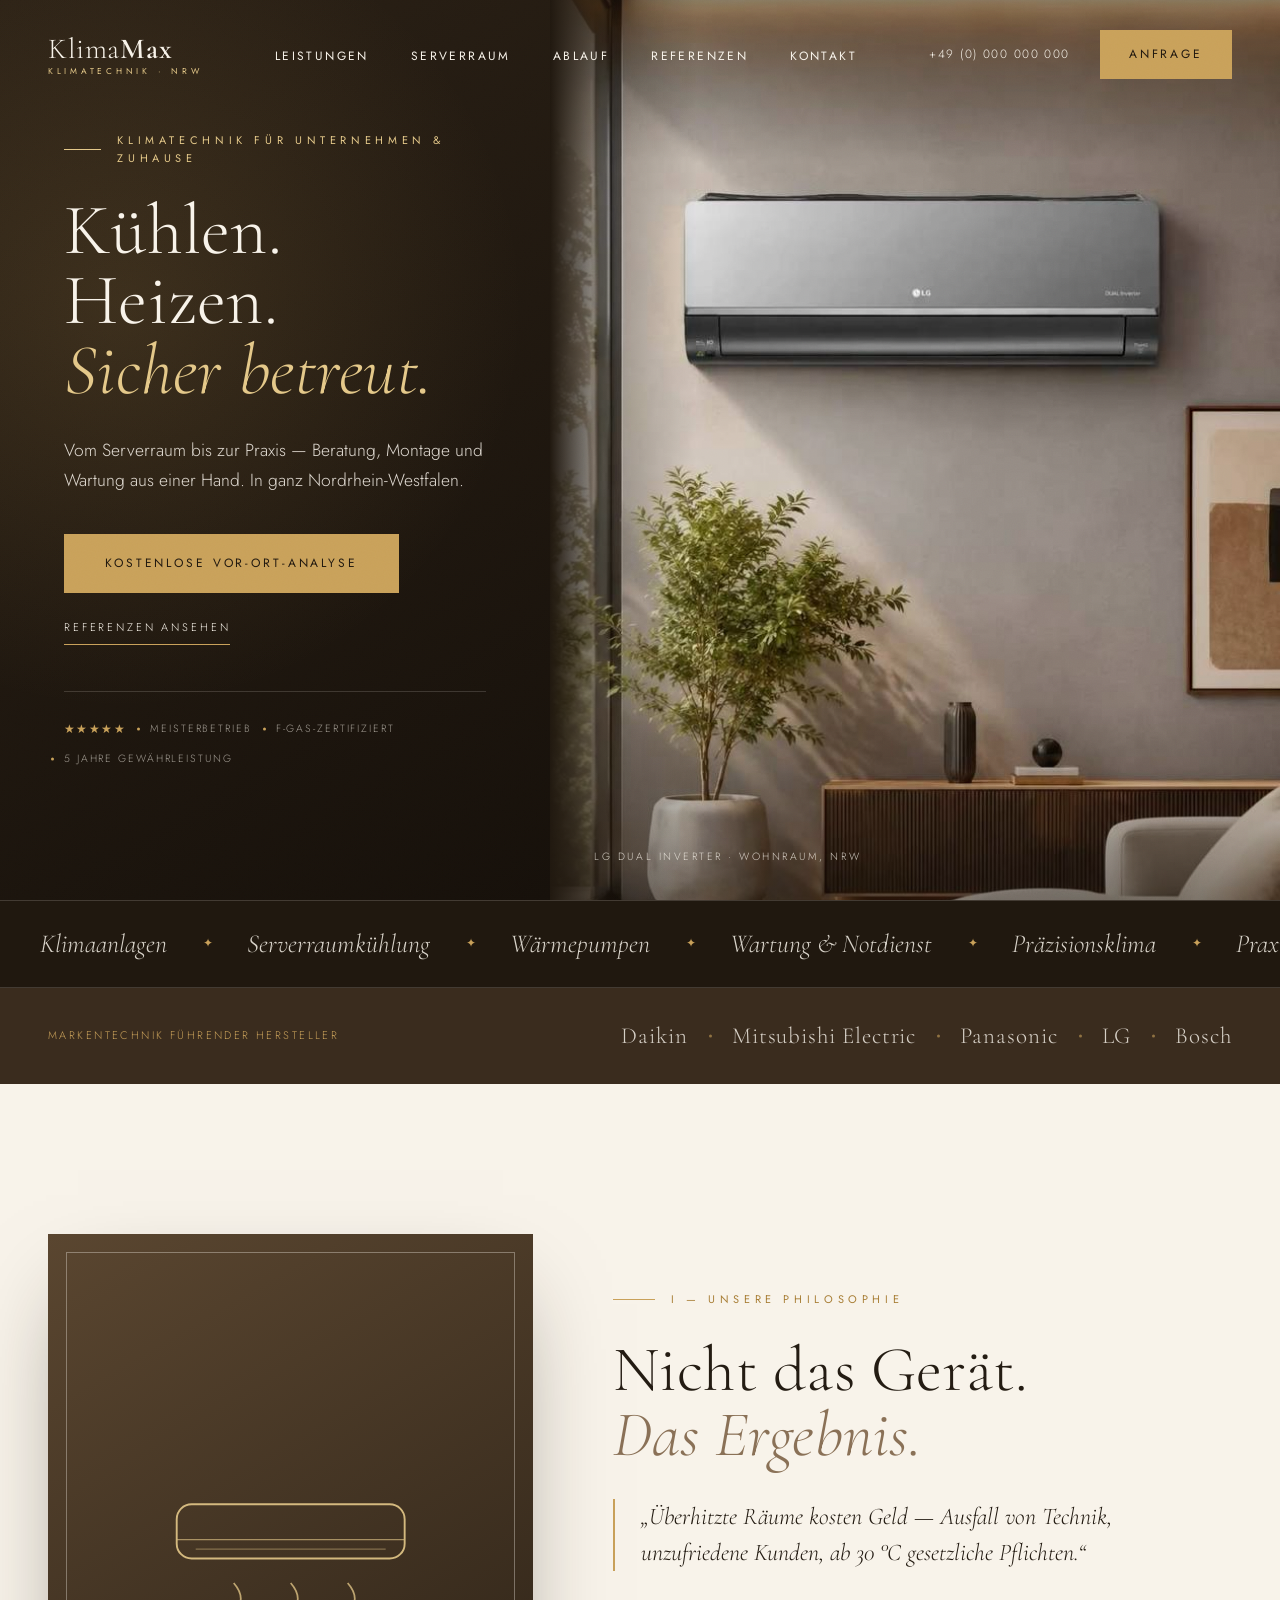
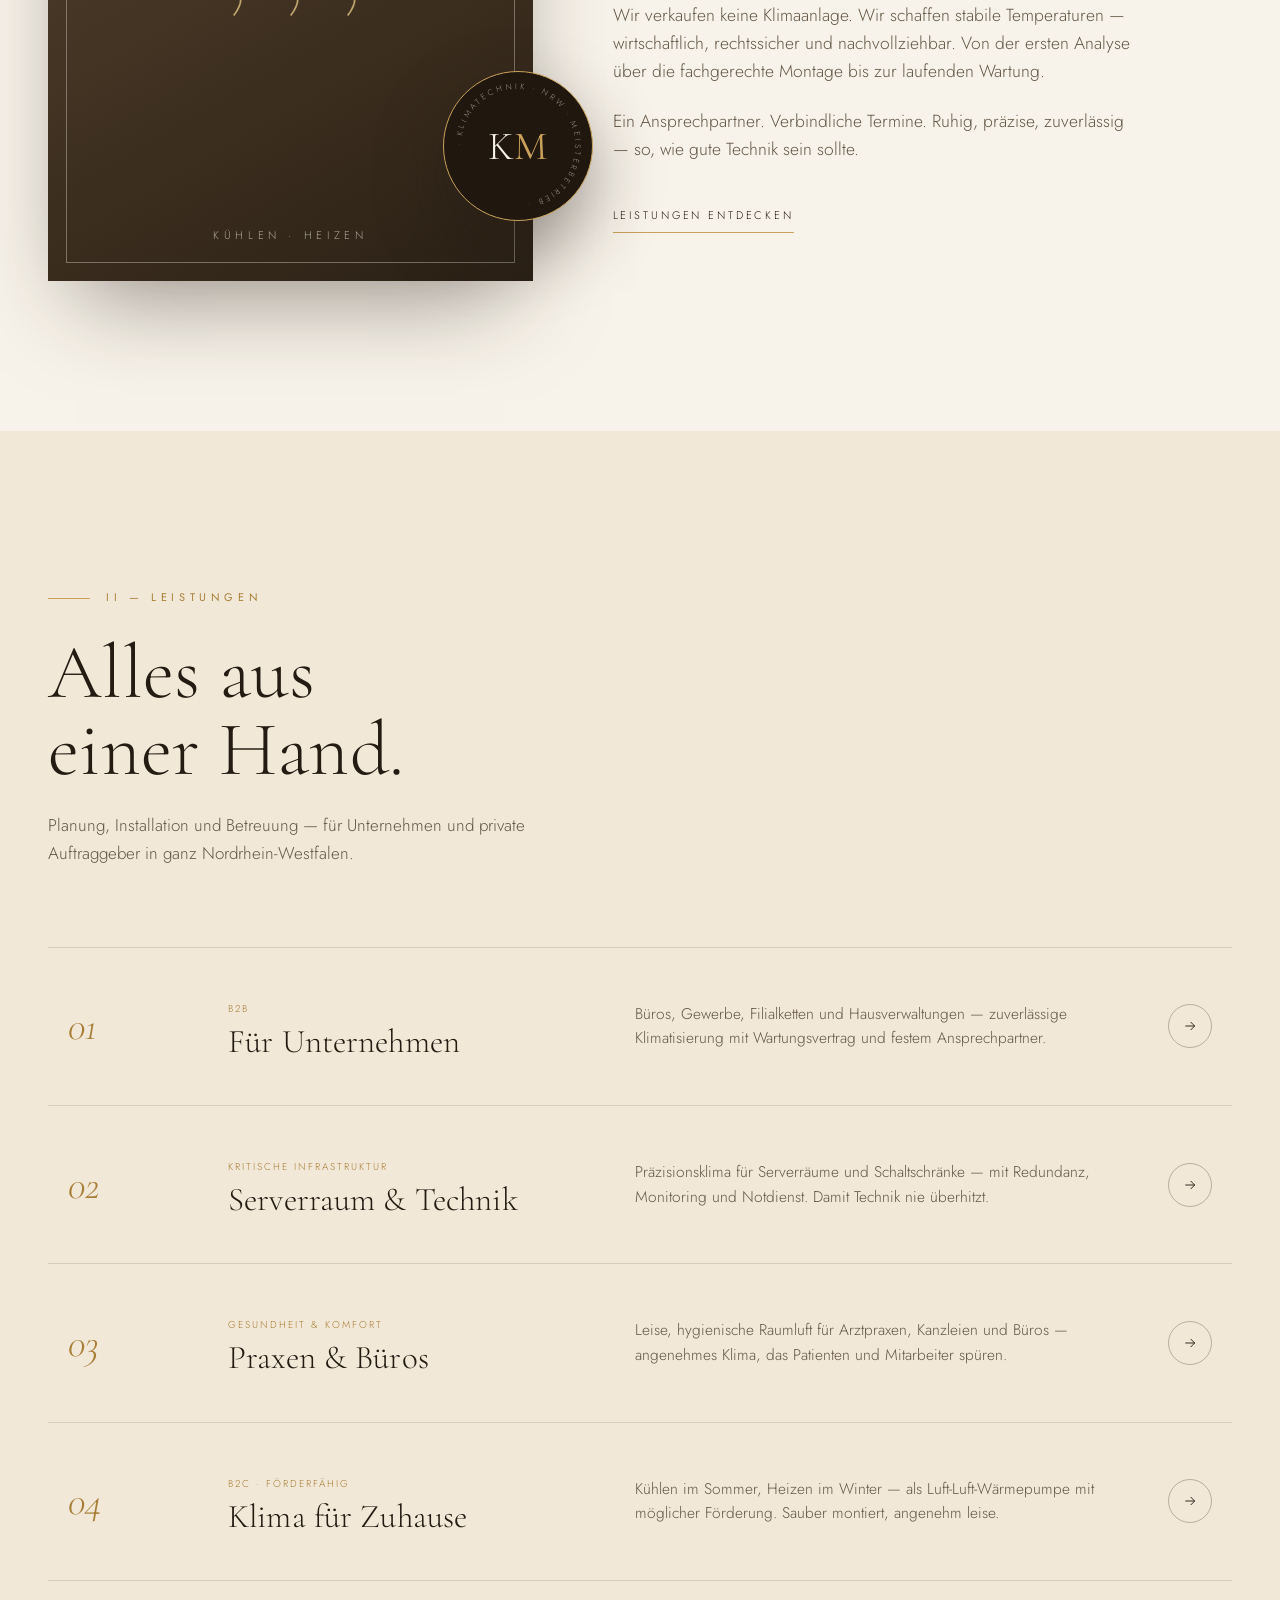
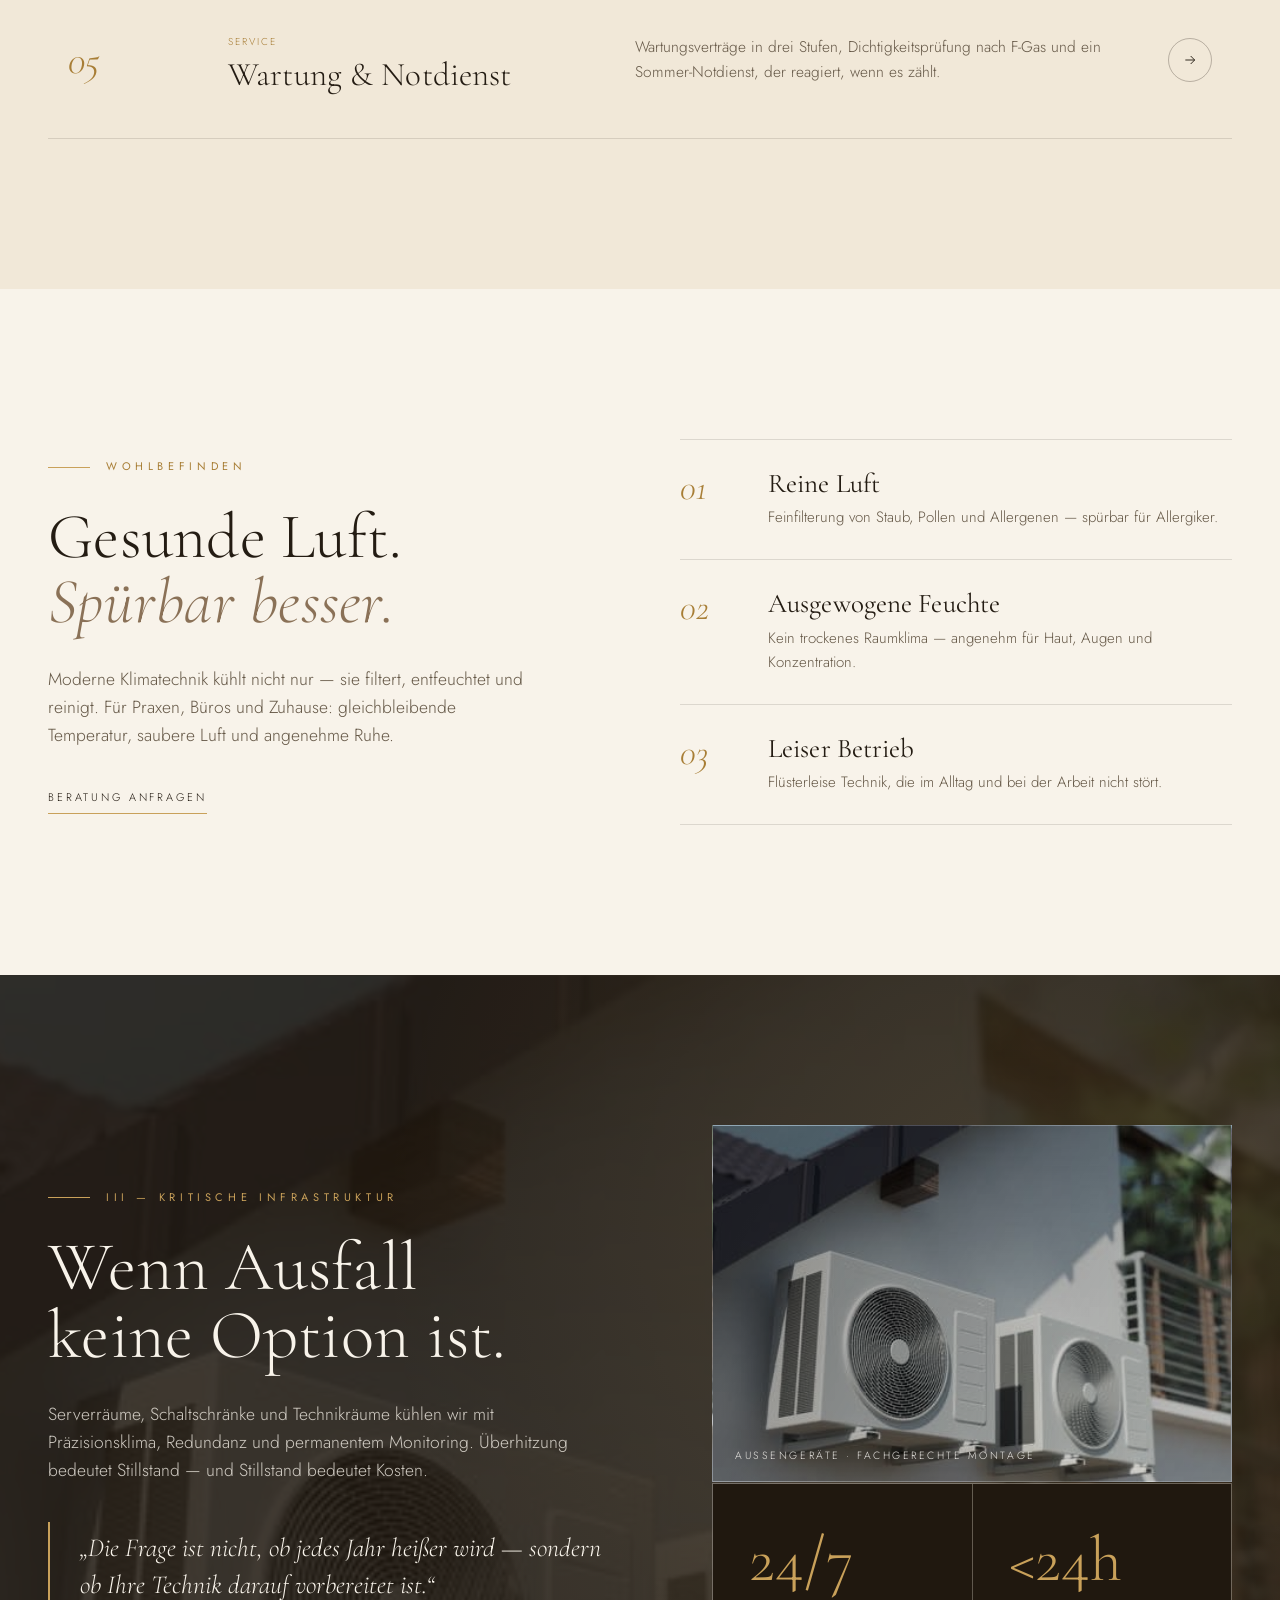
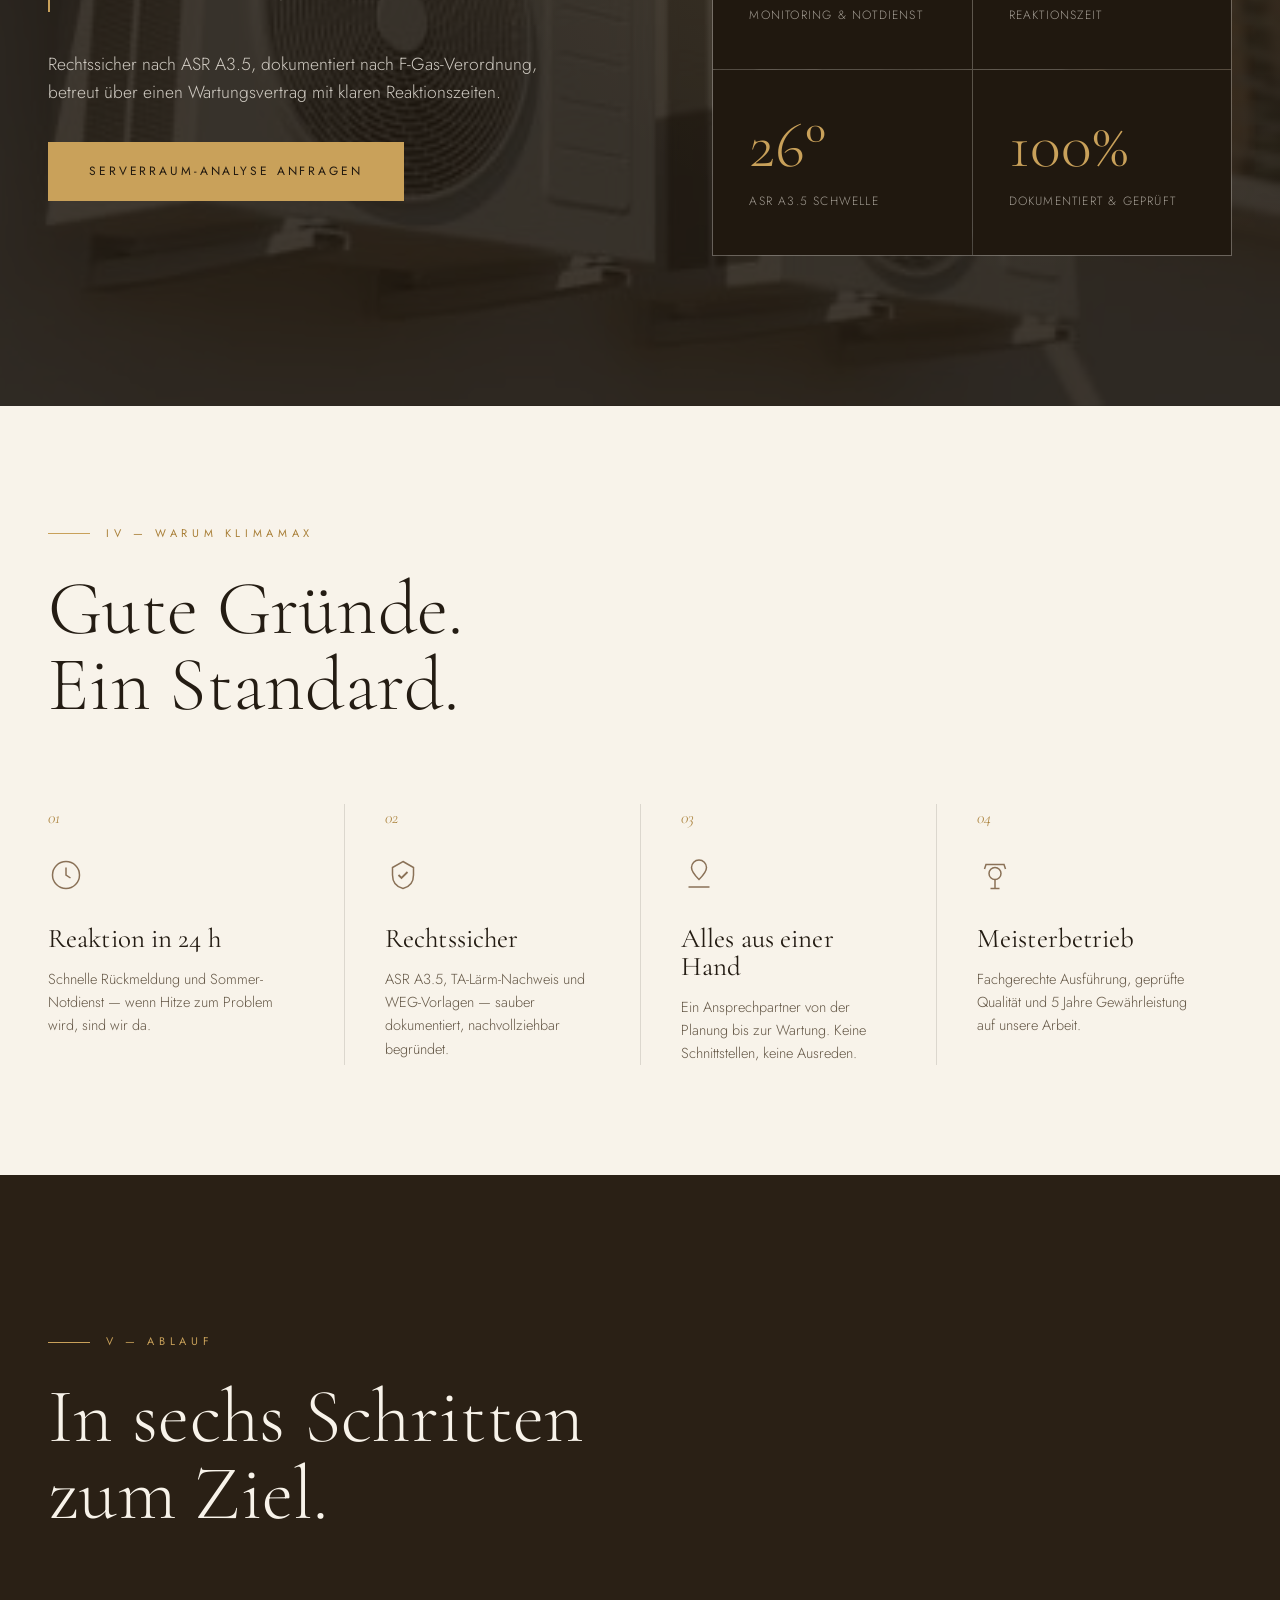
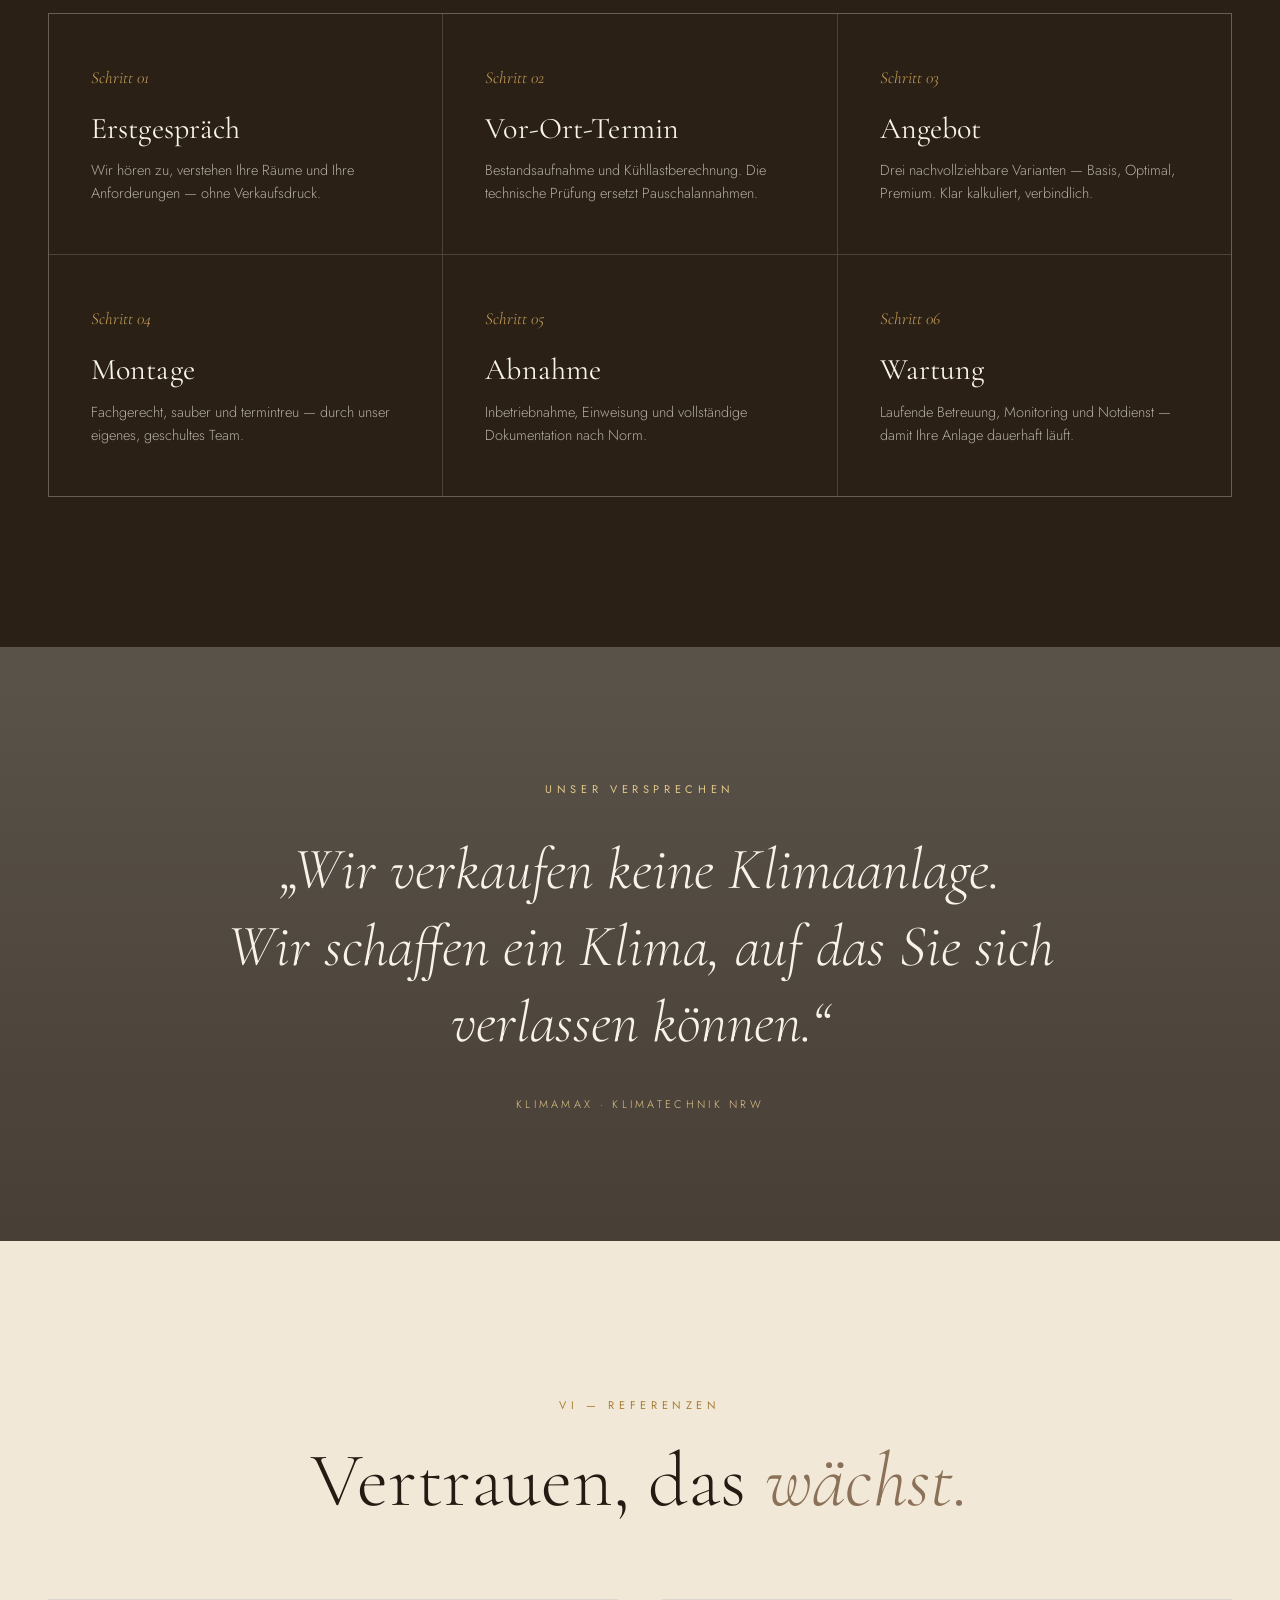
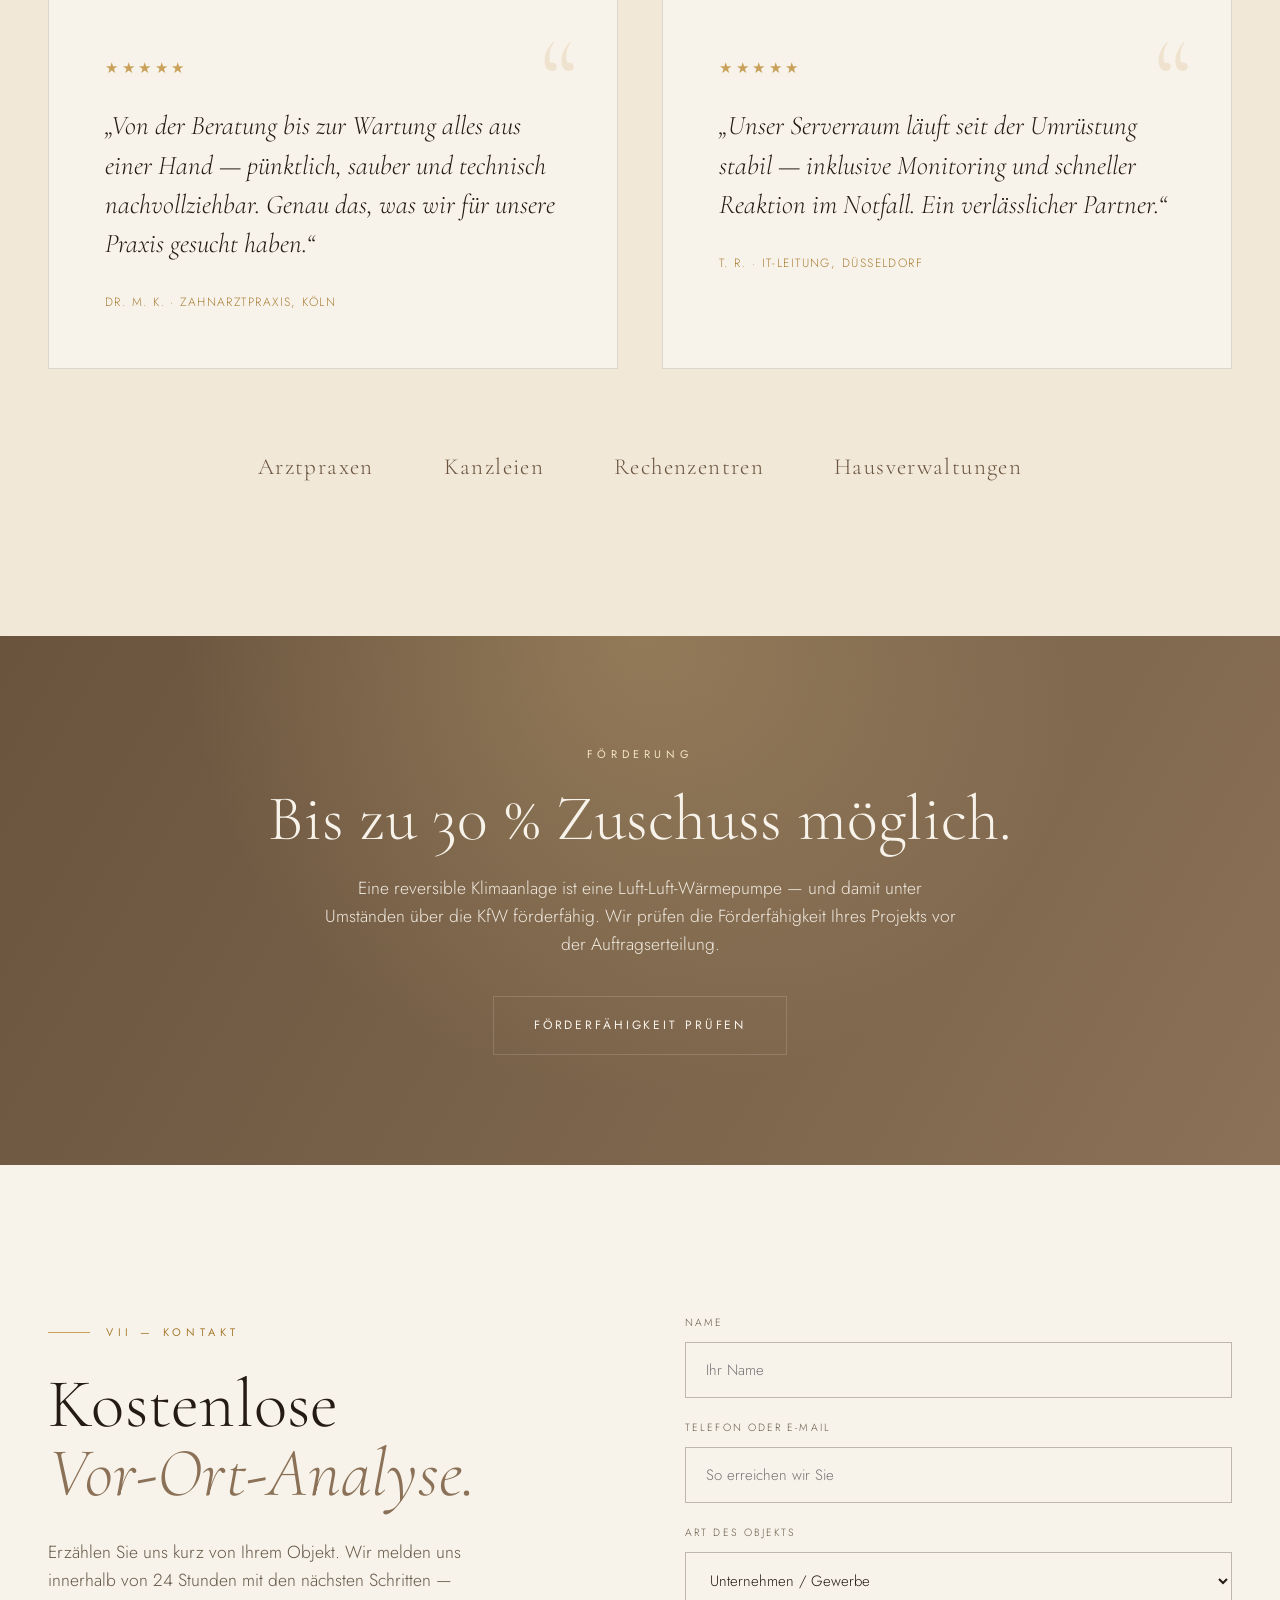
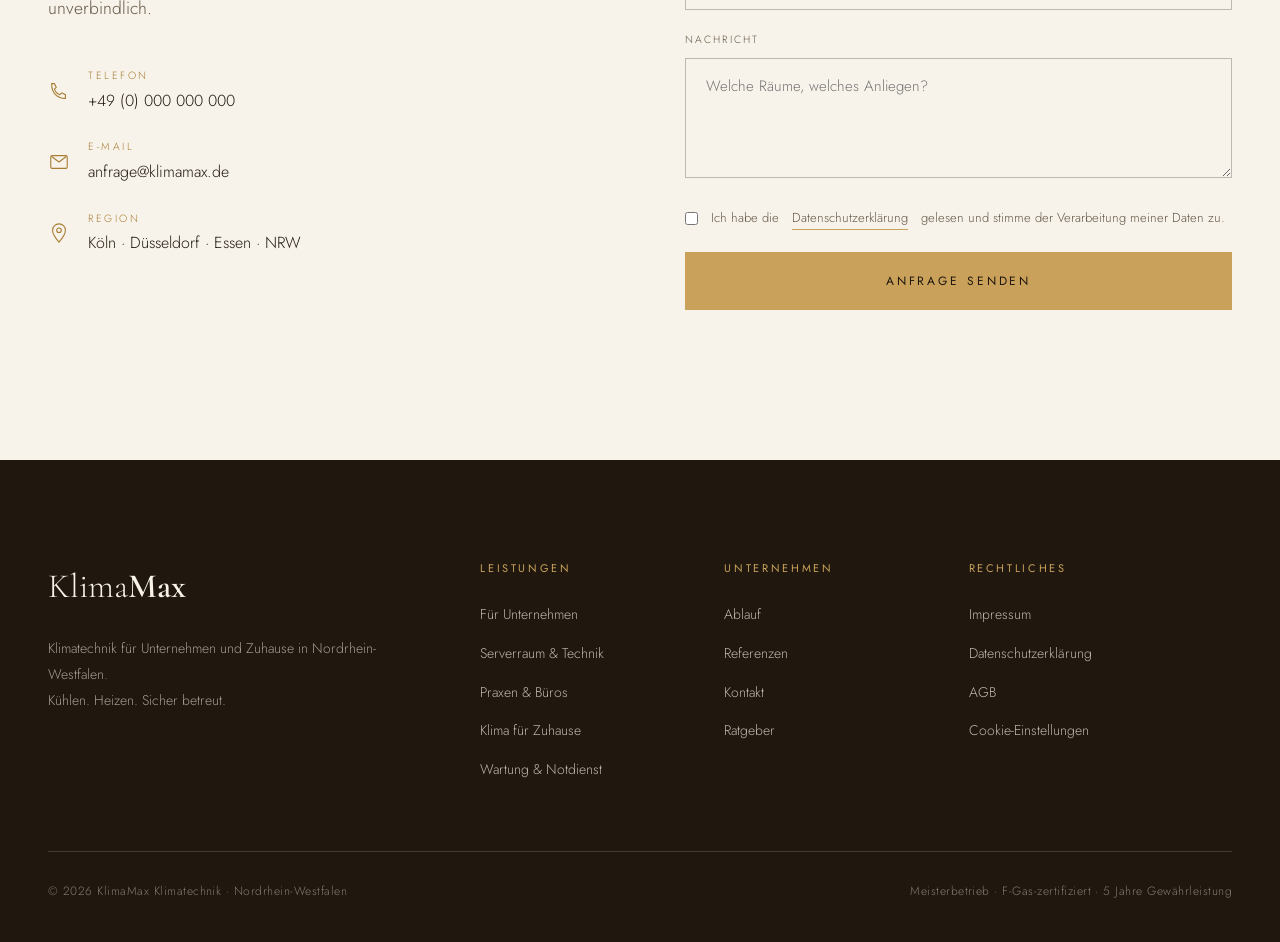
==== commit 90903328: "Finalpolitur: Markenleiste statt USP-Dopplung, Warum-Titel gefixt, Muster-Referenzen, Favicon + OG-T" ====
--- a/index.html
+++ b/index.html
@@ -5,6 +5,12 @@
 <meta name="viewport" content="width=device-width, initial-scale=1.0" />
 <title>KlimaMax — Klimatechnik für Unternehmen und Zuhause in NRW</title>
 <meta name="description" content="KlimaMax — Klimatechnik in NRW. Kühlen. Heizen. Sicher betreut. Vom Serverraum bis zur Praxis: Beratung, Montage und Wartung aus einer Hand." />
+<link rel="icon" href="data:image/svg+xml;utf8,<svg xmlns='http://www.w3.org/2000/svg' viewBox='0 0 64 64'><rect width='64' height='64' rx='14' fill='%23201810'/><text x='50%25' y='50%25' dy='.34em' text-anchor='middle' font-family='Georgia,serif' font-size='29' font-weight='600' fill='%23C9A15A'>KM</text></svg>">
+<meta property="og:title" content="KlimaMax — Klimatechnik für Unternehmen und Zuhause in NRW" />
+<meta property="og:description" content="Kühlen. Heizen. Sicher betreut. Vom Serverraum bis zur Praxis — Beratung, Montage und Wartung aus einer Hand." />
+<meta property="og:type" content="website" />
+<meta property="og:image" content="https://klimamax.vercel.app/images/hero.jpg" />
+<meta name="twitter:card" content="summary_large_image" />
 <link rel="preconnect" href="https://fonts.googleapis.com">
 <link rel="preconnect" href="https://fonts.gstatic.com" crossorigin>
 <link href="https://fonts.googleapis.com/css2?family=Cormorant+Garamond:ital,wght@0,300;0,400;0,500;0,600;1,300;1,400;1,500&family=Jost:wght@200;300;400;500&display=swap" rel="stylesheet">
@@ -111,12 +117,13 @@
 .marquee-track span::after{content:"✦";color:var(--brass);font-style:normal;font-size:12px;position:absolute;right:-6px;top:50%;transform:translateY(-50%)}
 @keyframes scroll{to{transform:translateX(-50%)}}
 
-/* ---- TRUST ---- */
-.trust{background:var(--coffee);color:var(--paper)}
-.trust .wrap{display:flex;justify-content:space-between;align-items:center;gap:24px;flex-wrap:wrap;padding:34px 48px}
-.trust-item{display:flex;align-items:center;gap:14px;font-size:12.5px;letter-spacing:.1em;font-weight:300;color:rgba(248,243,234,.88)}
-.trust-item svg{width:21px;height:21px;stroke:var(--brass);flex-shrink:0}
-.trust-star{color:var(--brass);letter-spacing:.18em}
+/* ---- BRANDS ---- */
+.brands{background:var(--coffee);color:var(--paper)}
+.brands .wrap{display:flex;align-items:center;justify-content:space-between;gap:30px 48px;flex-wrap:wrap;padding:30px 48px}
+.brands-label{font-size:11px;letter-spacing:.22em;text-transform:uppercase;color:var(--brass);flex-shrink:0}
+.brands-list{display:flex;align-items:center;gap:14px 44px;flex-wrap:wrap}
+.brands-list span{font-family:var(--serif);font-size:23px;letter-spacing:.04em;color:rgba(248,243,234,.82);position:relative}
+.brands-list span+span::before{content:"";position:absolute;left:-23px;top:50%;width:3px;height:3px;border-radius:50%;background:rgba(201,161,90,.6);transform:translateY(-50%)}
 
 /* ---- SECTIONS ---- */
 .pad{padding:150px 0}.pad-sm{padding:110px 0}
@@ -277,6 +284,18 @@
 .band .eyebrow{color:var(--brass-lt);justify-content:center;margin-bottom:34px}.band .eyebrow::before{background:var(--brass-lt)}
 .band .q{font-family:var(--serif);font-style:italic;font-size:clamp(30px,4.6vw,64px);line-height:1.3;max-width:960px;margin:0 auto;color:var(--paper);font-weight:300}
 .band .src{margin-top:34px;font-size:11px;letter-spacing:.3em;text-transform:uppercase;color:var(--brass-lt)}
+
+/* ---- HERO INTRO ---- */
+@keyframes heroIn{from{opacity:0;transform:translateY(22px)}to{opacity:1;transform:none}}
+@keyframes heroFade{from{opacity:0}to{opacity:1}}
+.hero-left-inner>*{opacity:0;animation:heroIn .95s cubic-bezier(.2,.6,.2,1) forwards}
+.hero-left-inner>*:nth-child(1){animation-delay:.15s}
+.hero-left-inner>*:nth-child(2){animation-delay:.28s}
+.hero-left-inner>*:nth-child(3){animation-delay:.41s}
+.hero-left-inner>*:nth-child(4){animation-delay:.54s}
+.hero-left-inner>*:nth-child(5){animation-delay:.67s}
+.hero-right{animation:heroFade 1.5s ease both}
+@media(prefers-reduced-motion:reduce){.hero-left-inner>*,.hero-right{animation:none;opacity:1}}
 
 /* ---- REVEAL ---- */
 .reveal{opacity:0;transform:translateY(38px);transition:opacity 1.1s cubic-bezier(.2,.6,.2,1),transform 1.1s cubic-bezier(.2,.6,.2,1)}
@@ -317,7 +336,10 @@
   .band{background-attachment:scroll}
 }
 @media(max-width:560px){
-  .trust-item:nth-child(n+4){display:none}
+  .brands .wrap{flex-direction:column;align-items:flex-start;gap:16px;padding:24px 26px}
+  .brands-list{gap:10px 30px}
+  .brands-list span{font-size:19px}
+  .brands-list span+span::before{left:-16px}
   .warum-grid{grid-template-columns:1fr}
   .stats{grid-template-columns:1fr}
   .foot-grid{grid-template-columns:1fr}
@@ -396,13 +418,13 @@
 </div>
 
 <!-- TRUST -->
-<div class="trust">
+<!-- Marken: an Ihre tatsächlich verbauten Hersteller anpassen -->
+<div class="brands">
   <div class="wrap">
-    <div class="trust-item"><svg viewBox="0 0 24 24" fill="none"><path d="M12 2l7 4v6c0 5-3 8-7 10-4-2-7-5-7-10V6l7-4z" stroke-width="1.3"/></svg>Meisterbetrieb</div>
-    <div class="trust-item"><svg viewBox="0 0 24 24" fill="none"><path d="M12 3v18M5 8l14 8M19 8L5 16" stroke-width="1.3"/></svg>F-Gas-zertifiziert</div>
-    <div class="trust-item"><svg viewBox="0 0 24 24" fill="none"><path d="M9 12l2 2 4-4M12 3l7 4v5c0 5-3 8-7 9-4-1-7-4-7-9V7l7-4z" stroke-width="1.3"/></svg>5 Jahre Gewährleistung</div>
-    <div class="trust-item"><span class="trust-star">★★★★★</span>Google-Bewertungen</div>
-    <div class="trust-item"><svg viewBox="0 0 24 24" fill="none"><circle cx="12" cy="12" r="9" stroke-width="1.3"/><path d="M12 7v5l3 2" stroke-width="1.3"/></svg>Reaktion in 24 Stunden</div>
+    <span class="brands-label">Markentechnik führender Hersteller</span>
+    <div class="brands-list">
+      <span>Daikin</span><span>Mitsubishi Electric</span><span>Panasonic</span><span>LG</span><span>Bosch</span>
+    </div>
   </div>
 </div>
 
@@ -521,7 +543,7 @@
 <!-- WARUM -->
 <section class="warum pad-sm">
   <div class="wrap">
-    <div class="shead reveal"><span class="eyebrow">IV — Warum KlimaMax</span><h2 class="title">Fünf Gründe.<br>Ein Standard.</h2></div>
+    <div class="shead reveal"><span class="eyebrow">IV — Warum KlimaMax</span><h2 class="title">Gute Gründe.<br>Ein Standard.</h2></div>
     <div class="warum-grid reveal">
       <div class="wcard"><div class="wn">01</div><svg viewBox="0 0 24 24" fill="none"><circle cx="12" cy="12" r="9" stroke-width="1"/><path d="M12 7v5l3 2" stroke-width="1"/></svg><h4>Reaktion in 24 h</h4><p>Schnelle Rückmeldung und Sommer-Notdienst — wenn Hitze zum Problem wird, sind wir da.</p></div>
       <div class="wcard"><div class="wn">02</div><svg viewBox="0 0 24 24" fill="none"><path d="M12 3l7 4v5c0 5-3 8-7 9-4-1-7-4-7-9V7l7-4z" stroke-width="1"/><path d="M9 12l2 2 4-4" stroke-width="1.2"/></svg><h4>Rechtssicher</h4><p>ASR A3.5, TA-Lärm-Nachweis und WEG-Vorlagen — sauber dokumentiert, nachvollziehbar begründet.</p></div>
@@ -560,10 +582,11 @@
   <div class="wrap">
     <div class="shead center reveal"><span class="eyebrow sole">VI — Referenzen</span><h2 class="title">Vertrauen, das <span class="serif-i">wächst.</span></h2></div>
     <div class="ref-grid reveal">
-      <div class="ref-card"><div class="ref-stars">★★★★★</div><div class="q">„[Platzhalter — echtes Kundenzitat eines Gewerbekunden aus NRW. Klar, sachlich, empfehlend.]“</div><div class="who">[Kundenname] · [Branche], [Stadt]</div></div>
-      <div class="ref-card"><div class="ref-stars">★★★★★</div><div class="q">„[Platzhalter — Privatkunde zu Beratung, sauberer Montage und Betreuung.]“</div><div class="who">[Kundenname] · Privatkunde, [Stadt]</div></div>
-    </div>
-    <div class="logos reveal d1"><span>[Kunde]</span><span>[Kunde]</span><span>[Kunde]</span><span>[Kunde]</span></div>
+      <!-- MUSTER-Referenzen — vor Livegang durch echte Kundenstimmen ersetzen -->
+      <div class="ref-card"><div class="ref-stars">★★★★★</div><div class="q">„Von der Beratung bis zur Wartung alles aus einer Hand — pünktlich, sauber und technisch nachvollziehbar. Genau das, was wir für unsere Praxis gesucht haben.“</div><div class="who">Dr. M. K. · Zahnarztpraxis, Köln</div></div>
+      <div class="ref-card"><div class="ref-stars">★★★★★</div><div class="q">„Unser Serverraum läuft seit der Umrüstung stabil — inklusive Monitoring und schneller Reaktion im Notfall. Ein verlässlicher Partner.“</div><div class="who">T. R. · IT-Leitung, Düsseldorf</div></div>
+    </div>
+    <div class="logos reveal d1"><span>Arztpraxen</span><span>Kanzleien</span><span>Rechenzentren</span><span>Hausverwaltungen</span></div>
   </div>
 </section>
 
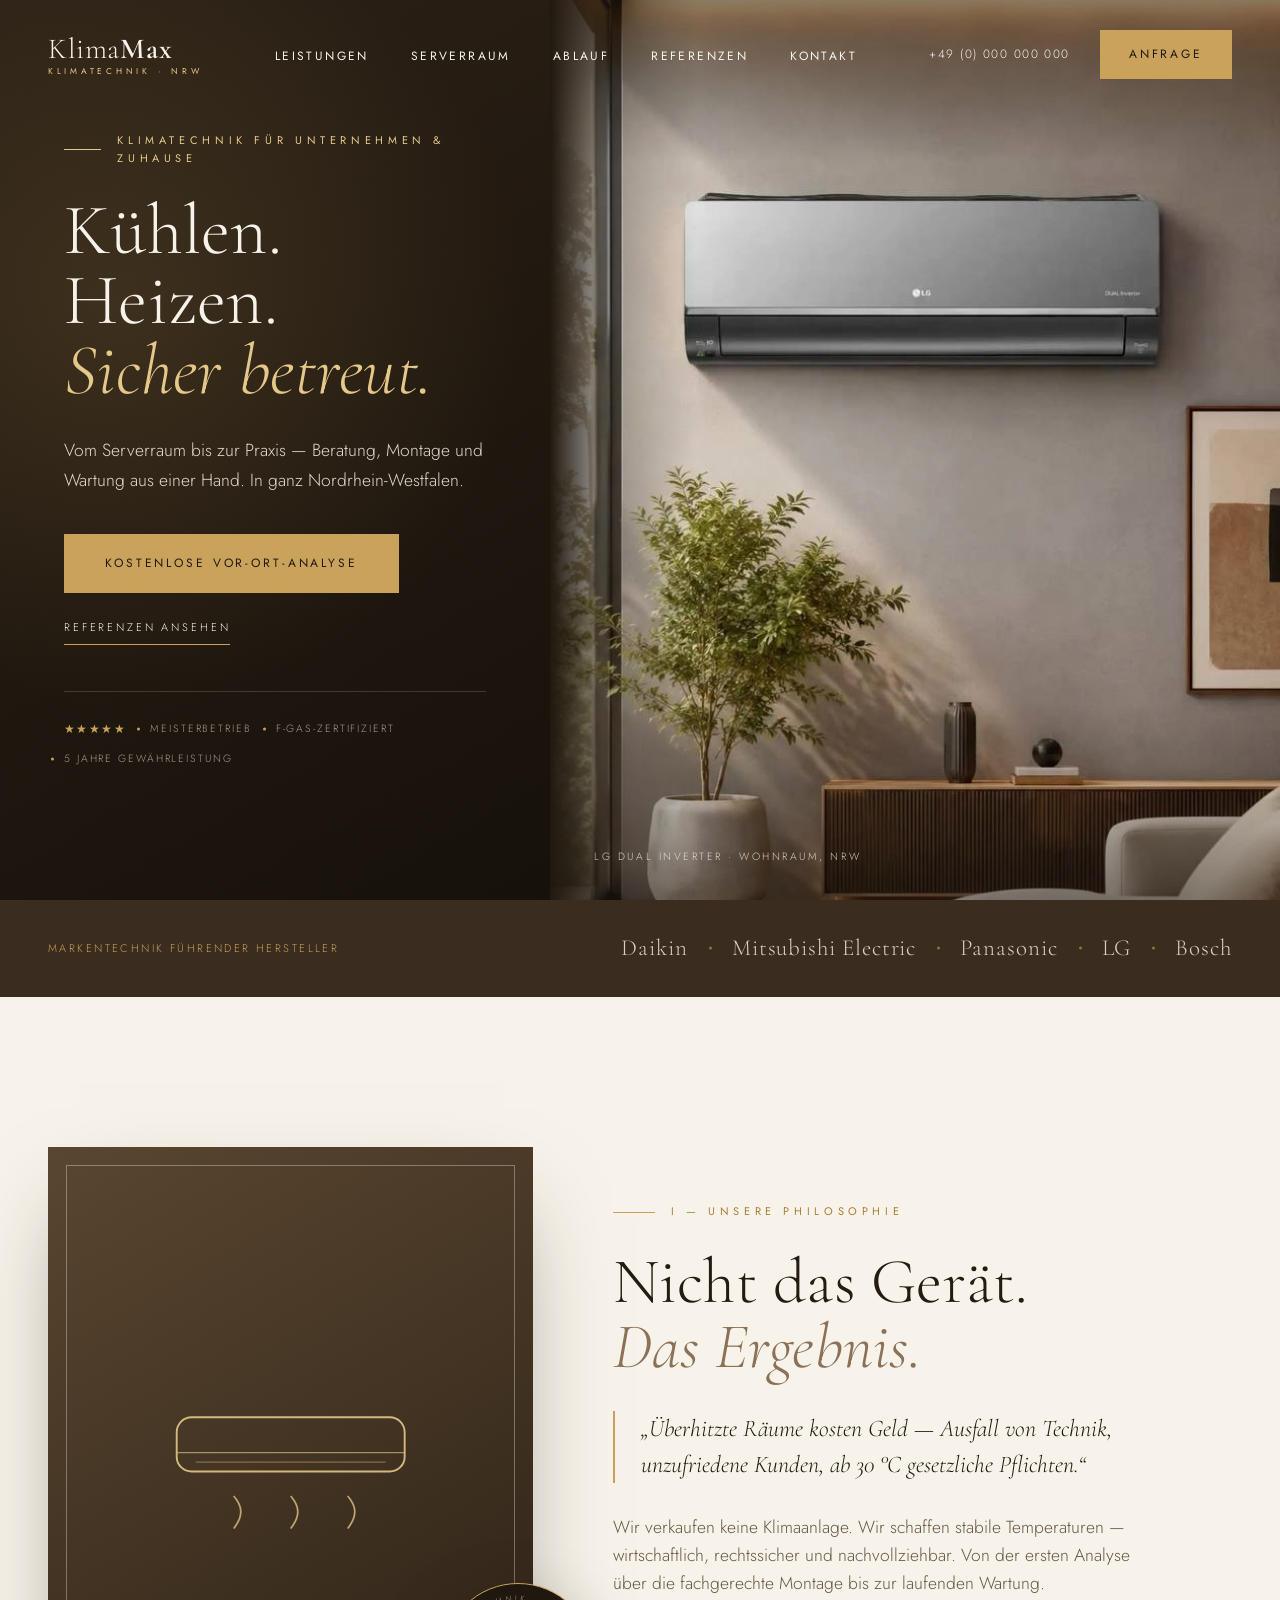
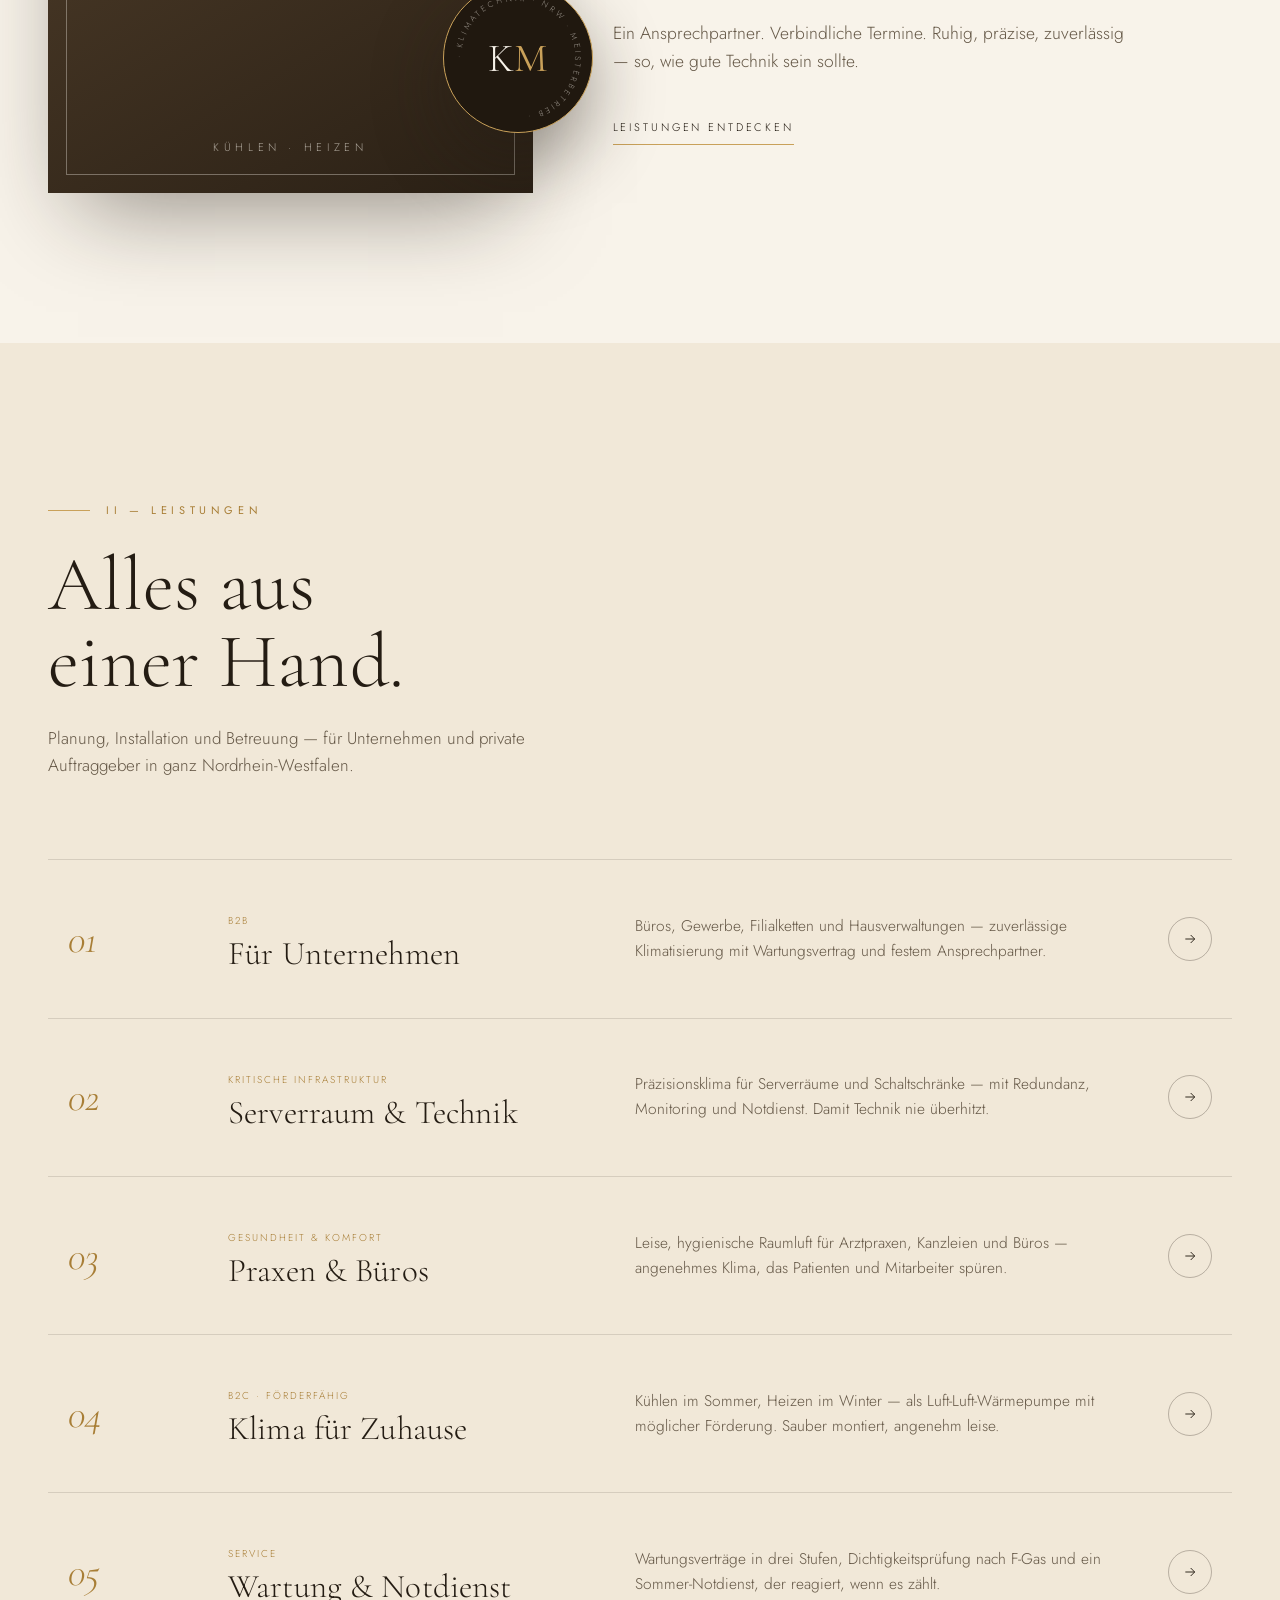
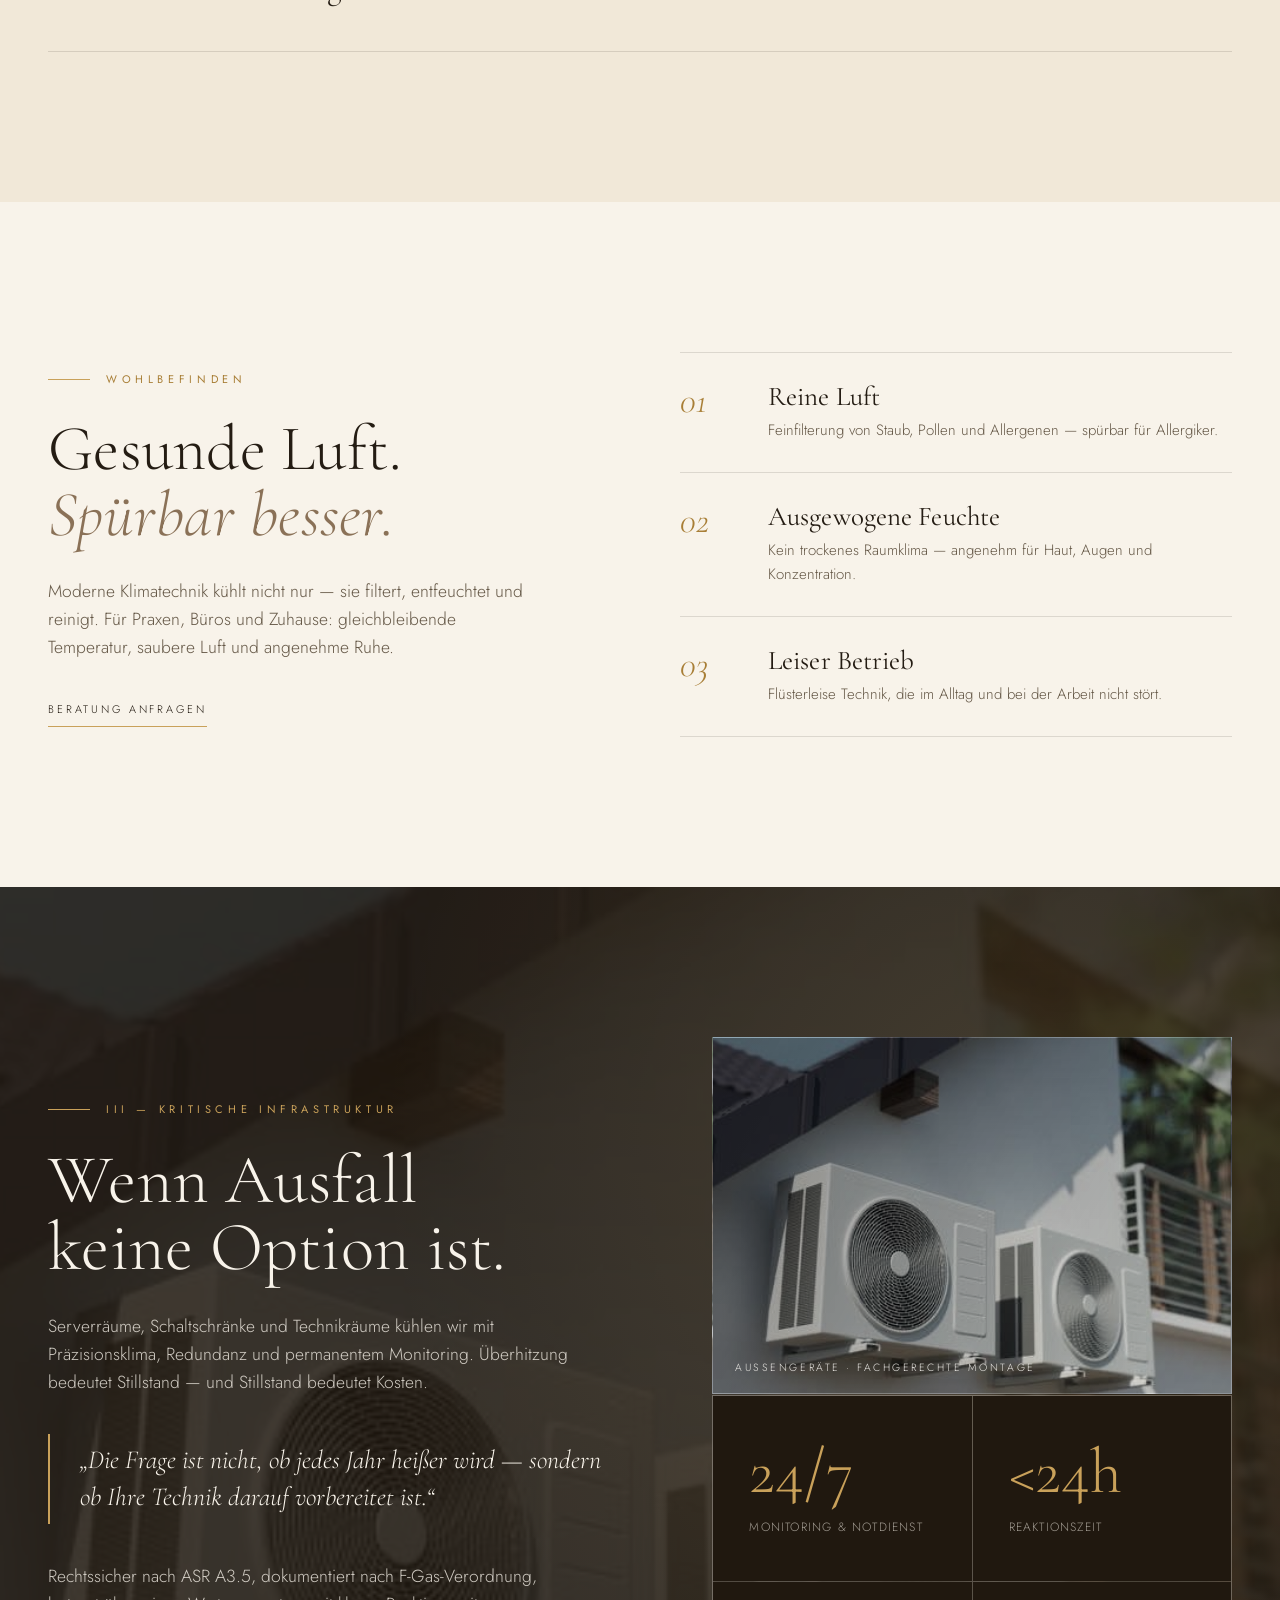
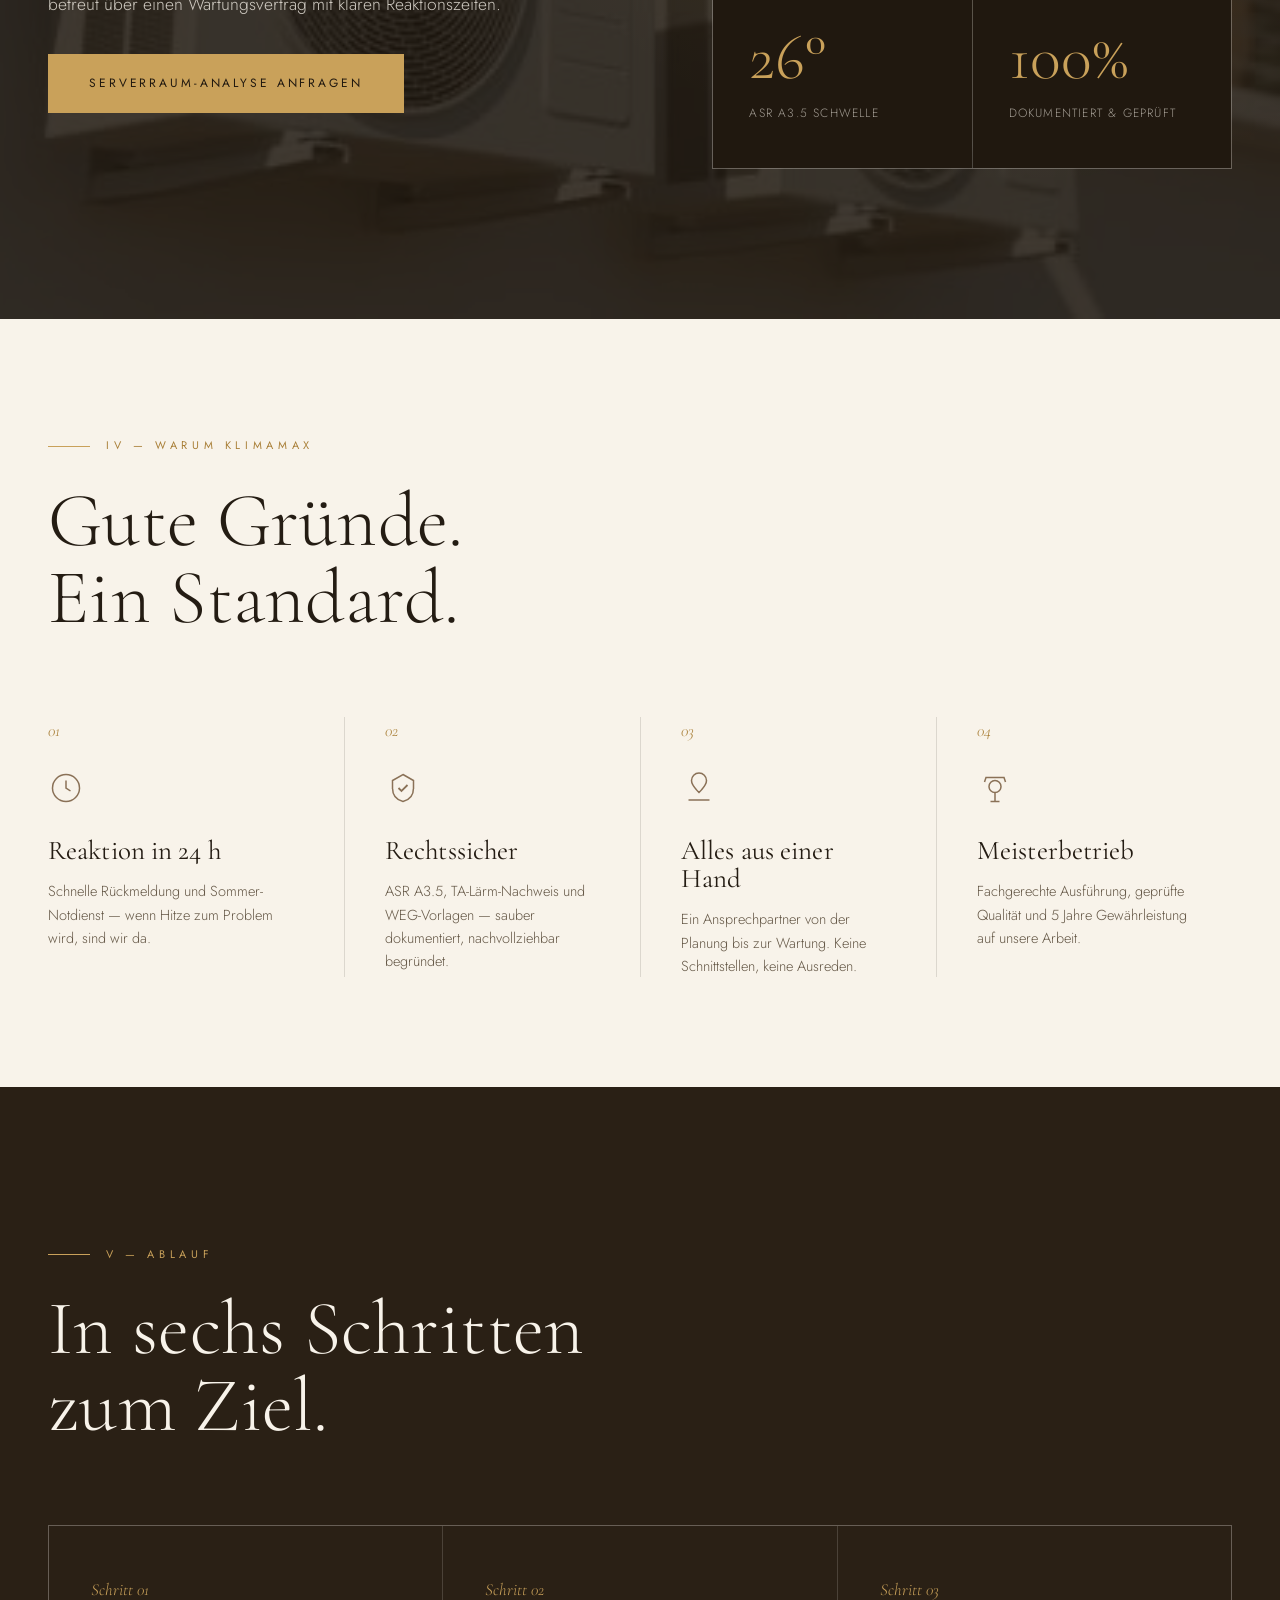
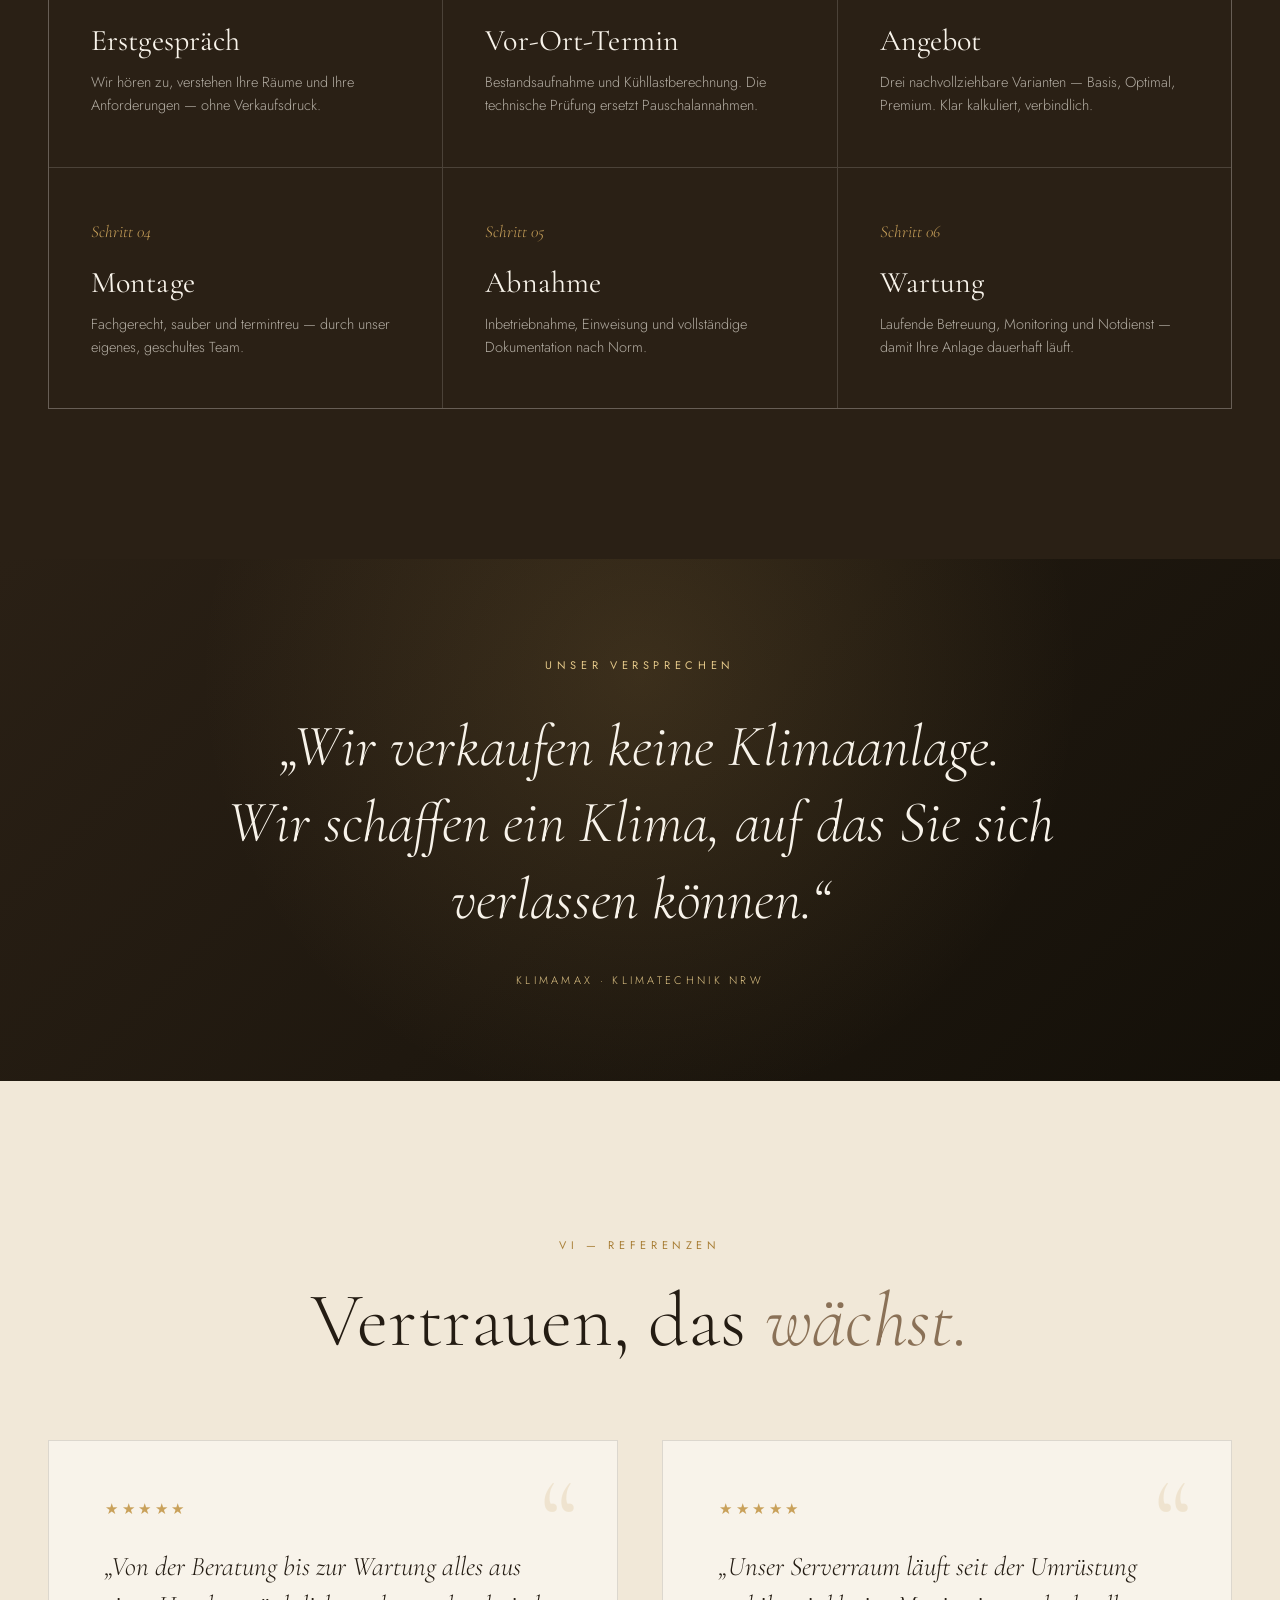
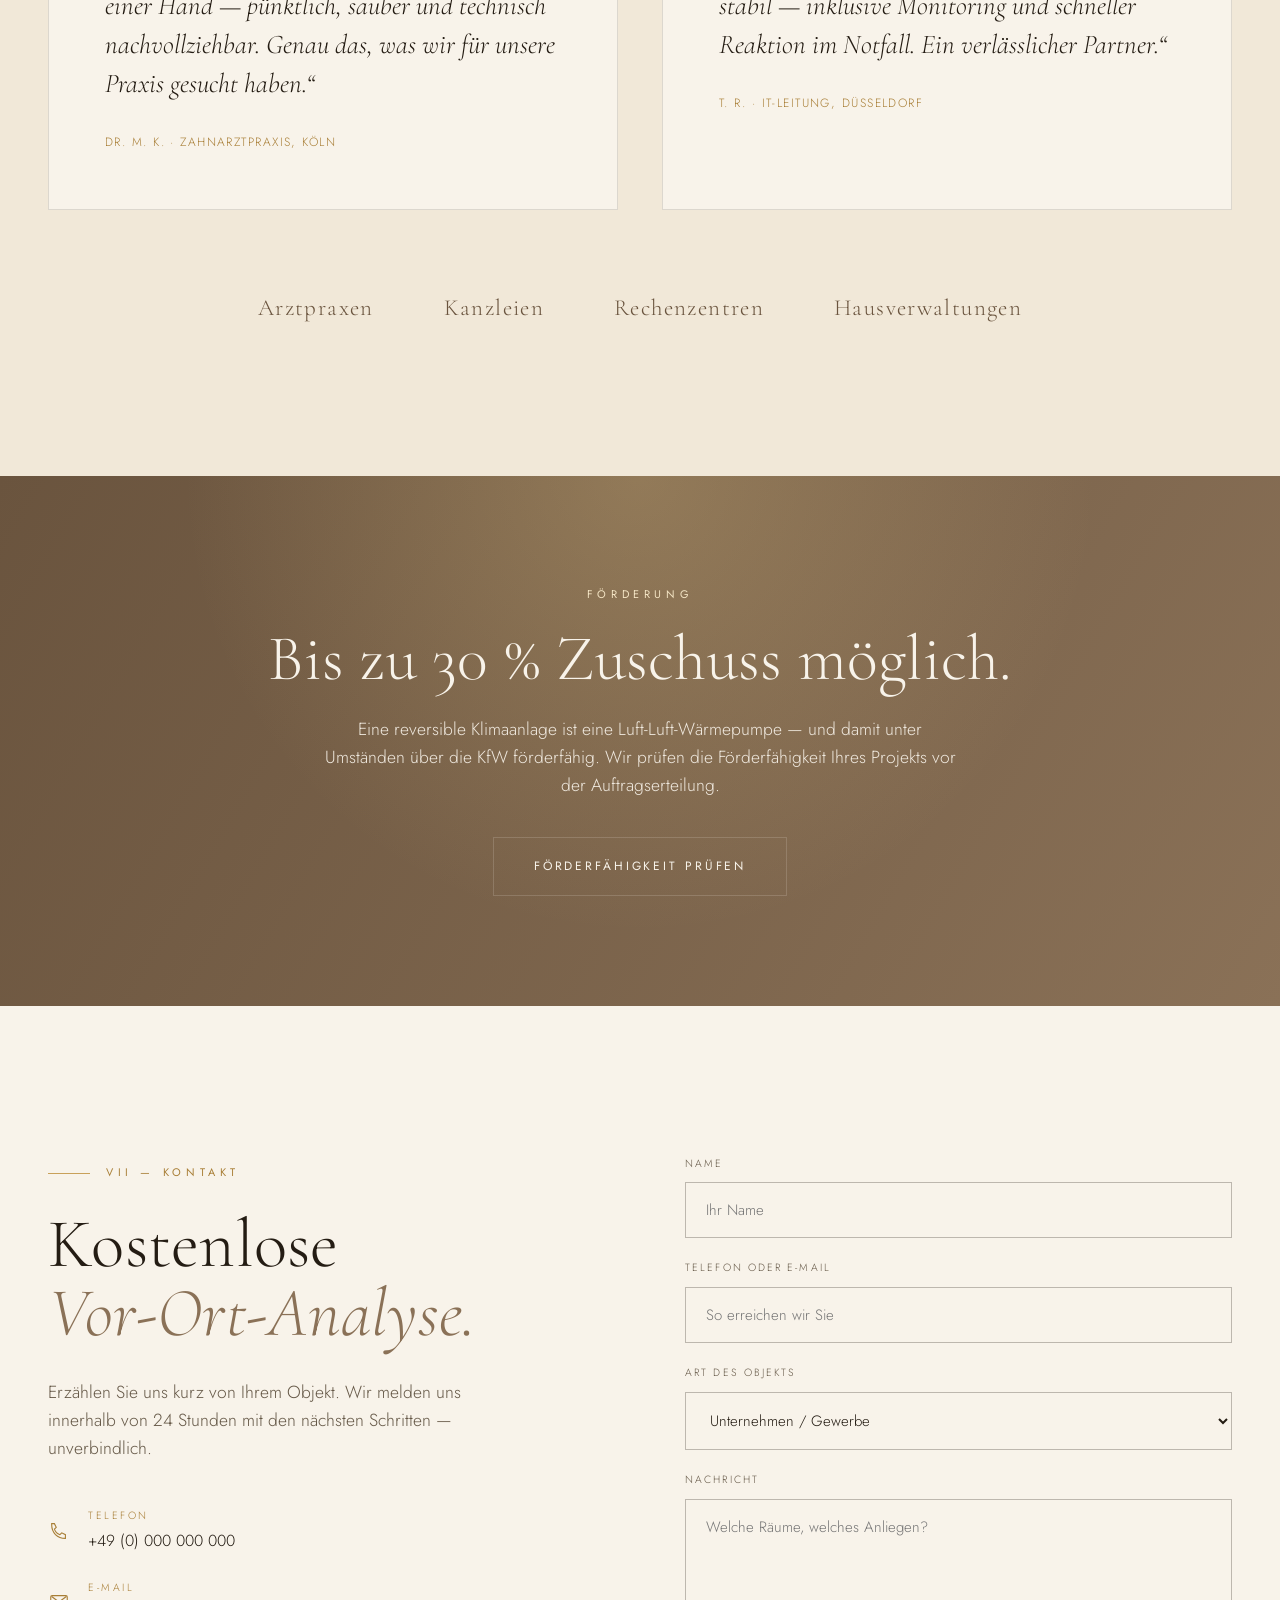
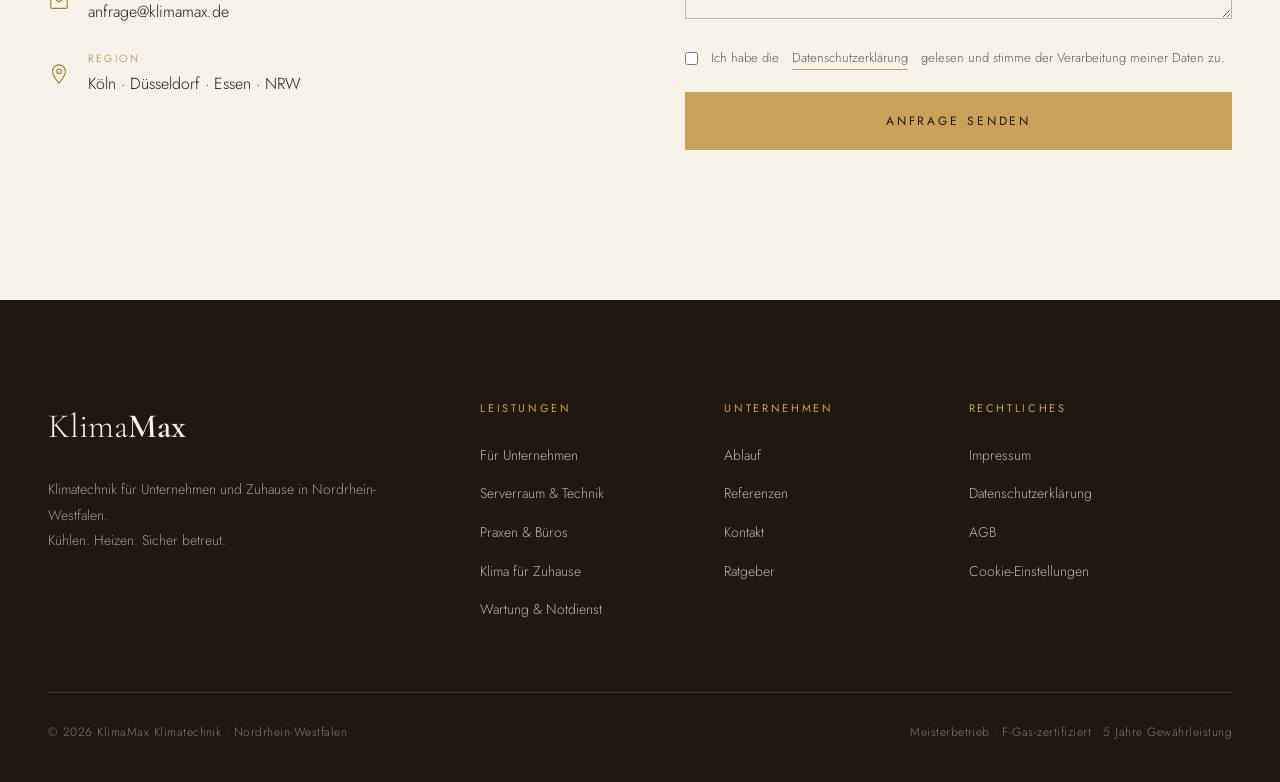
==== commit b22a0101: "Zurueckhaltung: Marquee entfernt (eine Leiste statt zwei), Parallax->statisch, Hover-Effekte auf Tou" ====
--- a/index.html
+++ b/index.html
@@ -278,8 +278,8 @@
 .tech-cap{position:absolute;left:22px;bottom:16px;font-size:10.5px;letter-spacing:.24em;text-transform:uppercase;color:var(--paper);z-index:2}
 
 /* ---- CINEMATIC BAND (photo 1 parallax) ---- */
-.band{position:relative;min-height:66vh;display:flex;align-items:center;justify-content:center;text-align:center;background:url('images/hero.jpg') center/cover fixed;overflow:hidden}
-.band::before{content:"";position:absolute;inset:0;background:linear-gradient(rgba(18,12,7,.68),rgba(24,16,9,.78))}
+.band{position:relative;min-height:58vh;display:flex;align-items:center;justify-content:center;text-align:center;background:linear-gradient(135deg,#2a2015,#141009);overflow:hidden}
+.band::before{content:"";position:absolute;inset:0;background:radial-gradient(circle at 50% 22%,rgba(201,161,90,.16),transparent 58%)}
 .band .wrap{position:relative;z-index:2}
 .band .eyebrow{color:var(--brass-lt);justify-content:center;margin-bottom:34px}.band .eyebrow::before{background:var(--brass-lt)}
 .band .q{font-family:var(--serif);font-style:italic;font-size:clamp(30px,4.6vw,64px);line-height:1.3;max-width:960px;margin:0 auto;color:var(--paper);font-weight:300}
@@ -356,6 +356,19 @@
   .lrow{grid-template-columns:54px 1fr 36px}
   .lrow .lnum{font-size:28px}.lrow h3{font-size:24px}
 }
+/* Touch-Geraete: keine haengenden Hover-Zustaende — gleiche Darstellung wie Desktop-Grundzustand */
+@media(hover:none){
+  .lrow:hover{padding-left:20px;padding-right:20px}
+  .lrow:hover::before{width:0}
+  .lrow:hover h3,.lrow:hover .lnum{color:var(--ink)}
+  .lrow:hover p{color:var(--ink-soft)}
+  .lrow:hover .tag{color:var(--brass-deep)}
+  .lrow:hover .arr{border-color:var(--line-2);background:transparent}
+  .lrow:hover .arr svg{stroke:var(--ink)}
+  .btn:hover{color:var(--espresso)}
+  .btn:hover::before{transform:translateY(101%)}
+  .btn-ghost:hover{color:var(--paper)}
+}
 </style>
 </head>
 <body>
@@ -409,13 +422,6 @@
   </div>
 </section>
 
-<!-- MARQUEE -->
-<div class="marquee">
-  <div class="marquee-track">
-    <span>Klimaanlagen</span><span>Serverraumkühlung</span><span>Wärmepumpen</span><span>Wartung &amp; Notdienst</span><span>Präzisionsklima</span><span>Praxis &amp; Büro</span>
-    <span>Klimaanlagen</span><span>Serverraumkühlung</span><span>Wärmepumpen</span><span>Wartung &amp; Notdienst</span><span>Präzisionsklima</span><span>Praxis &amp; Büro</span>
-  </div>
-</div>
 
 <!-- TRUST -->
 <!-- Marken: an Ihre tatsächlich verbauten Hersteller anpassen -->
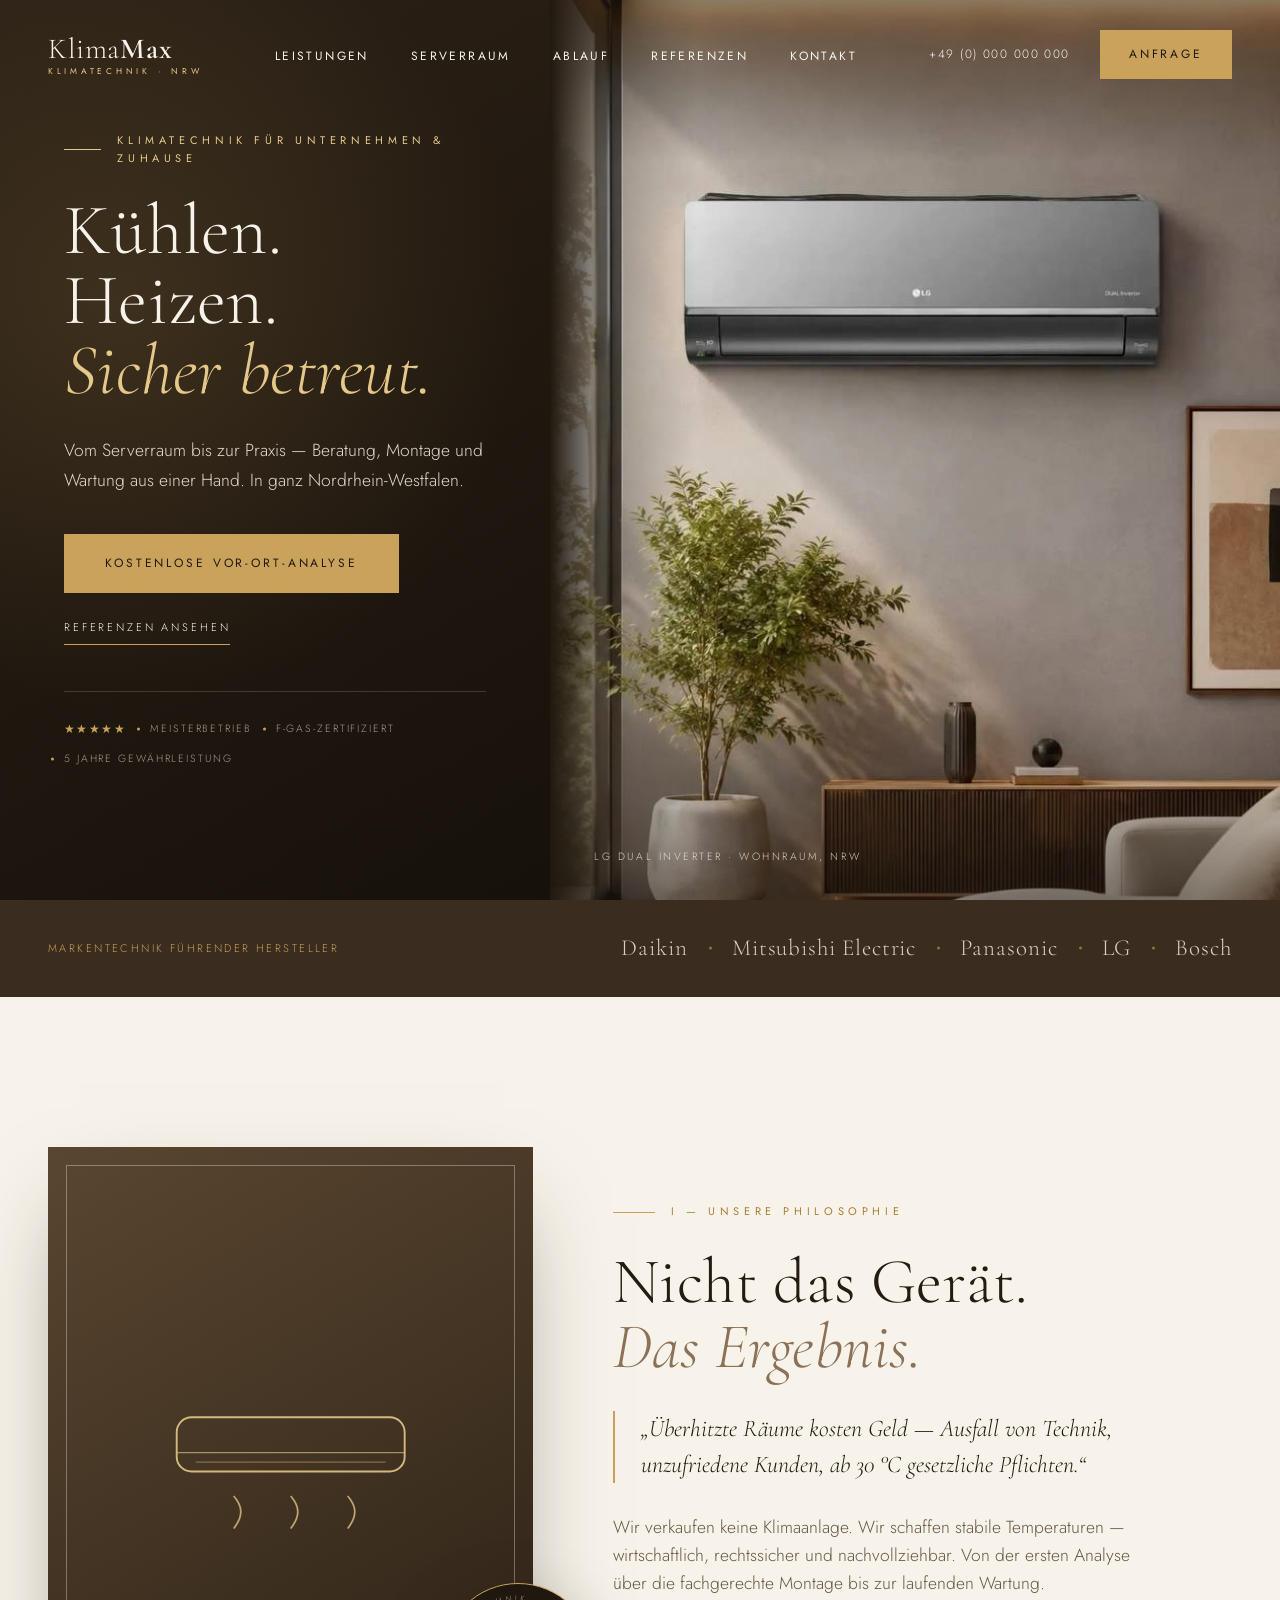
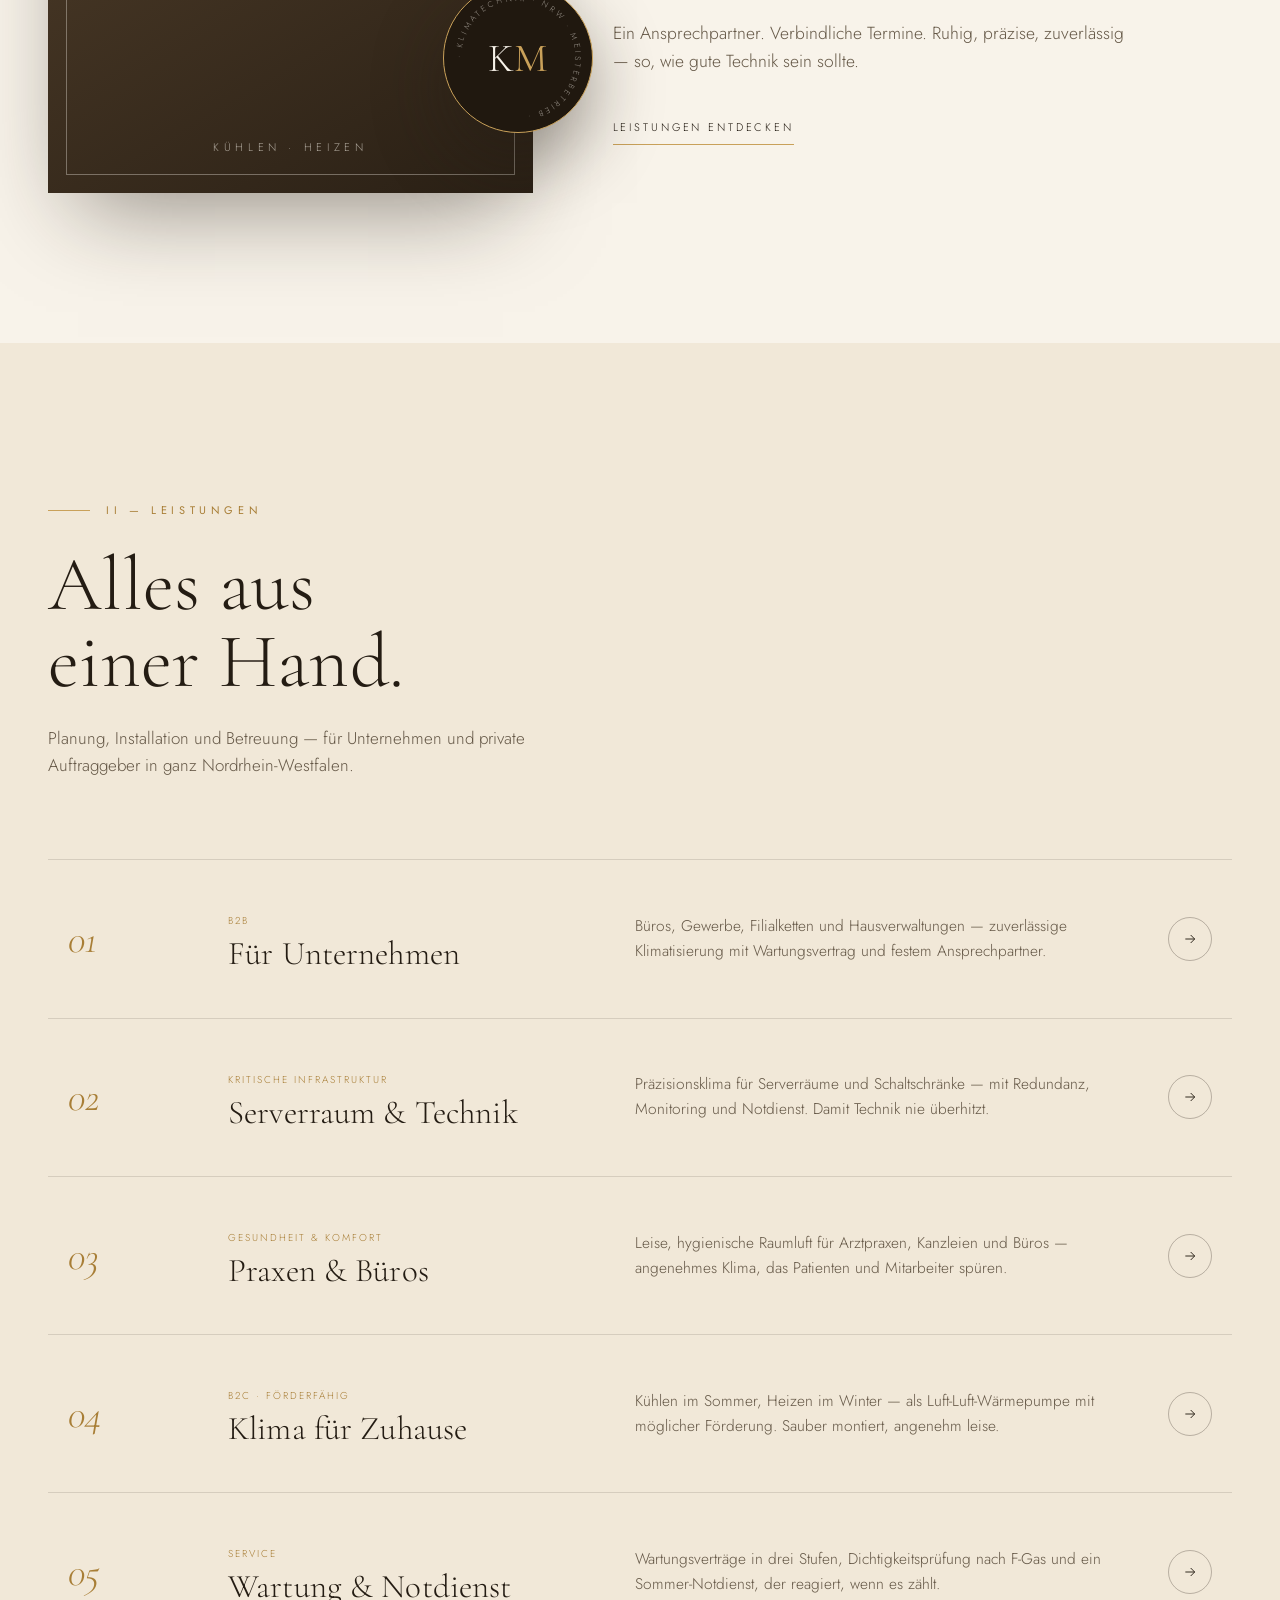
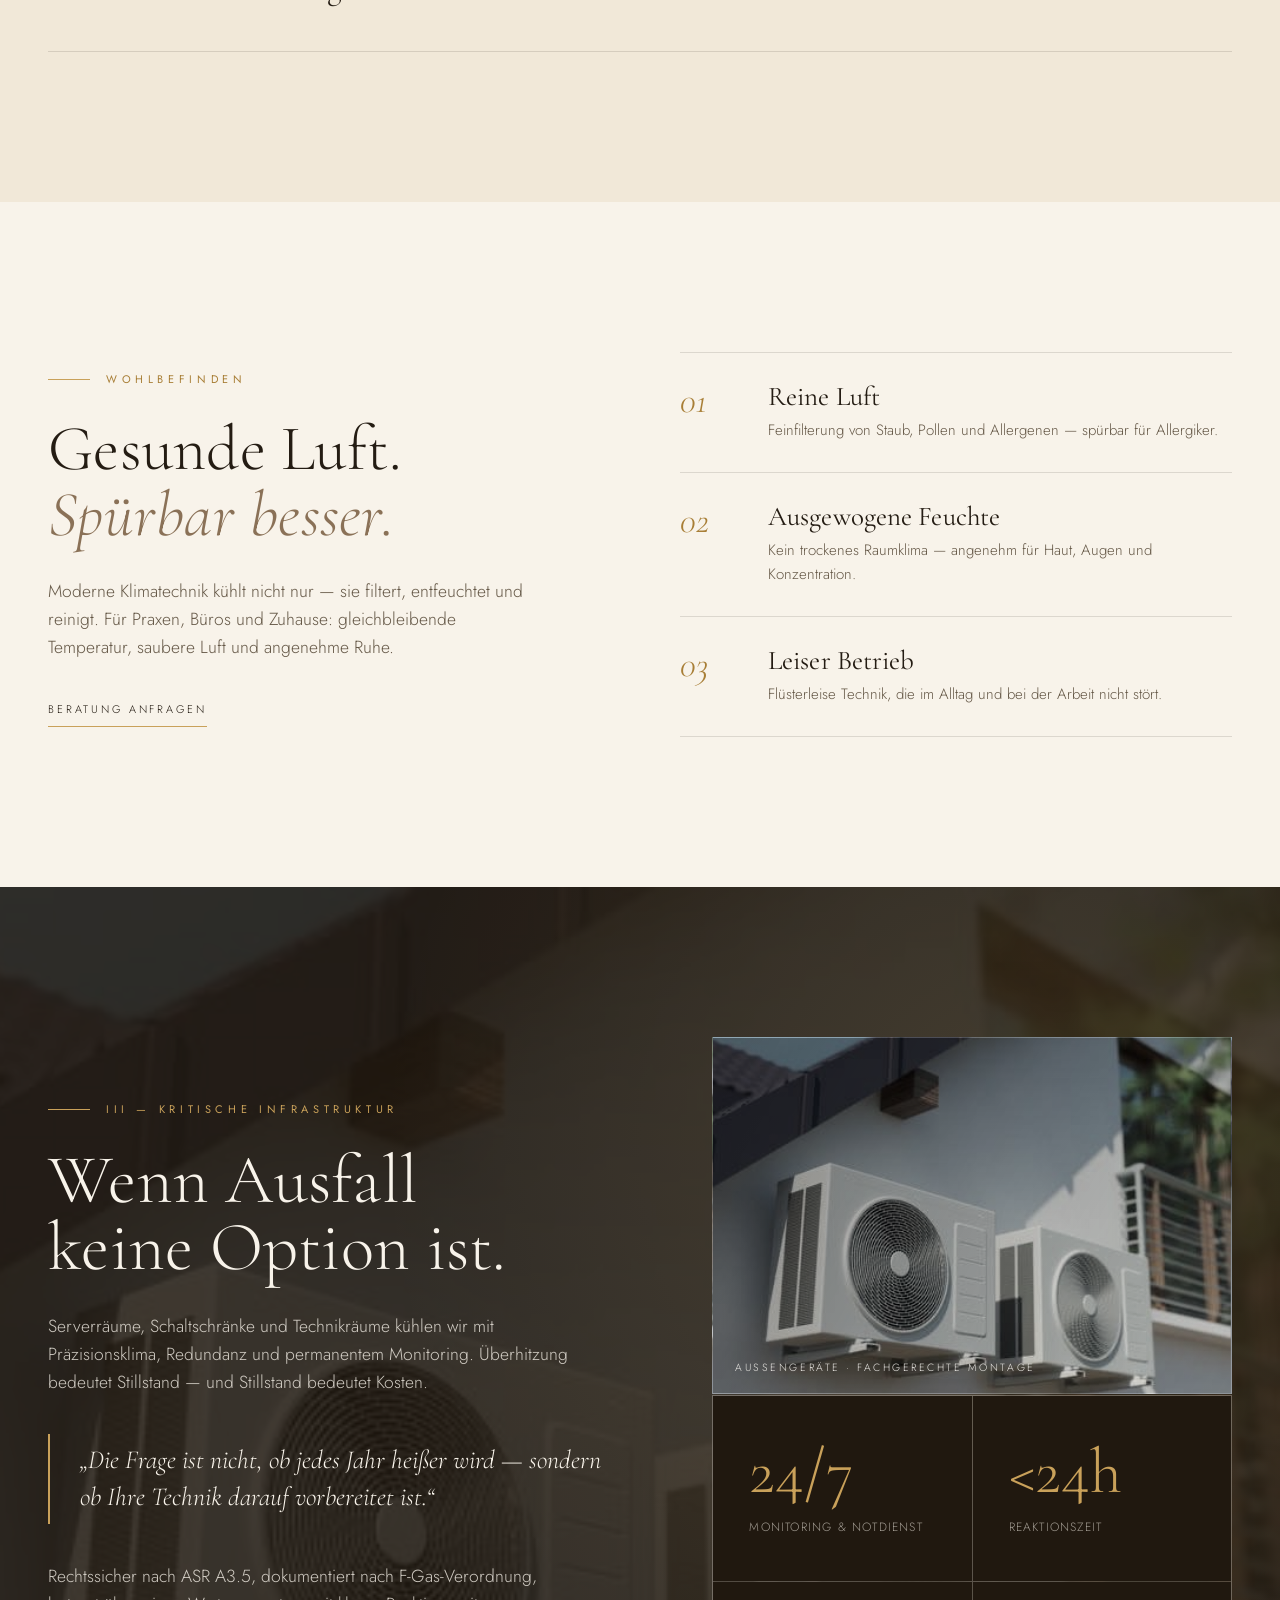
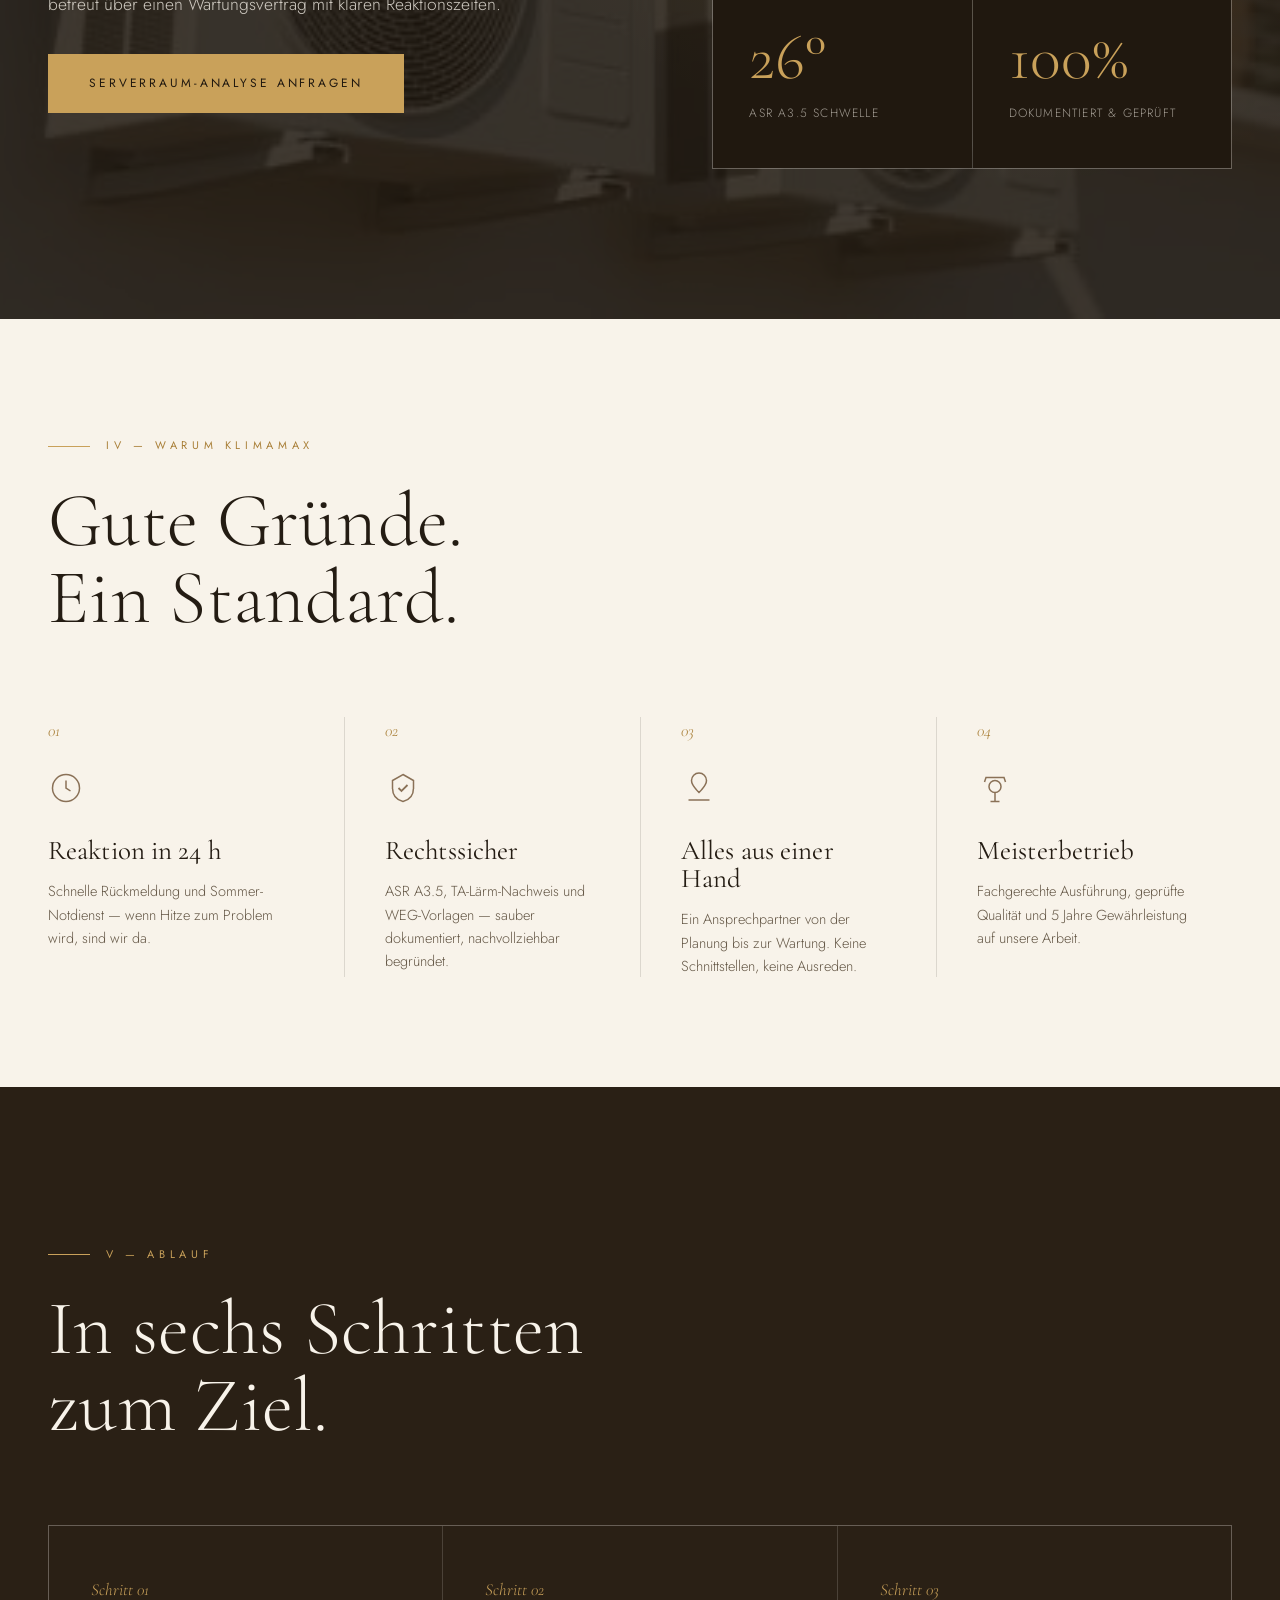
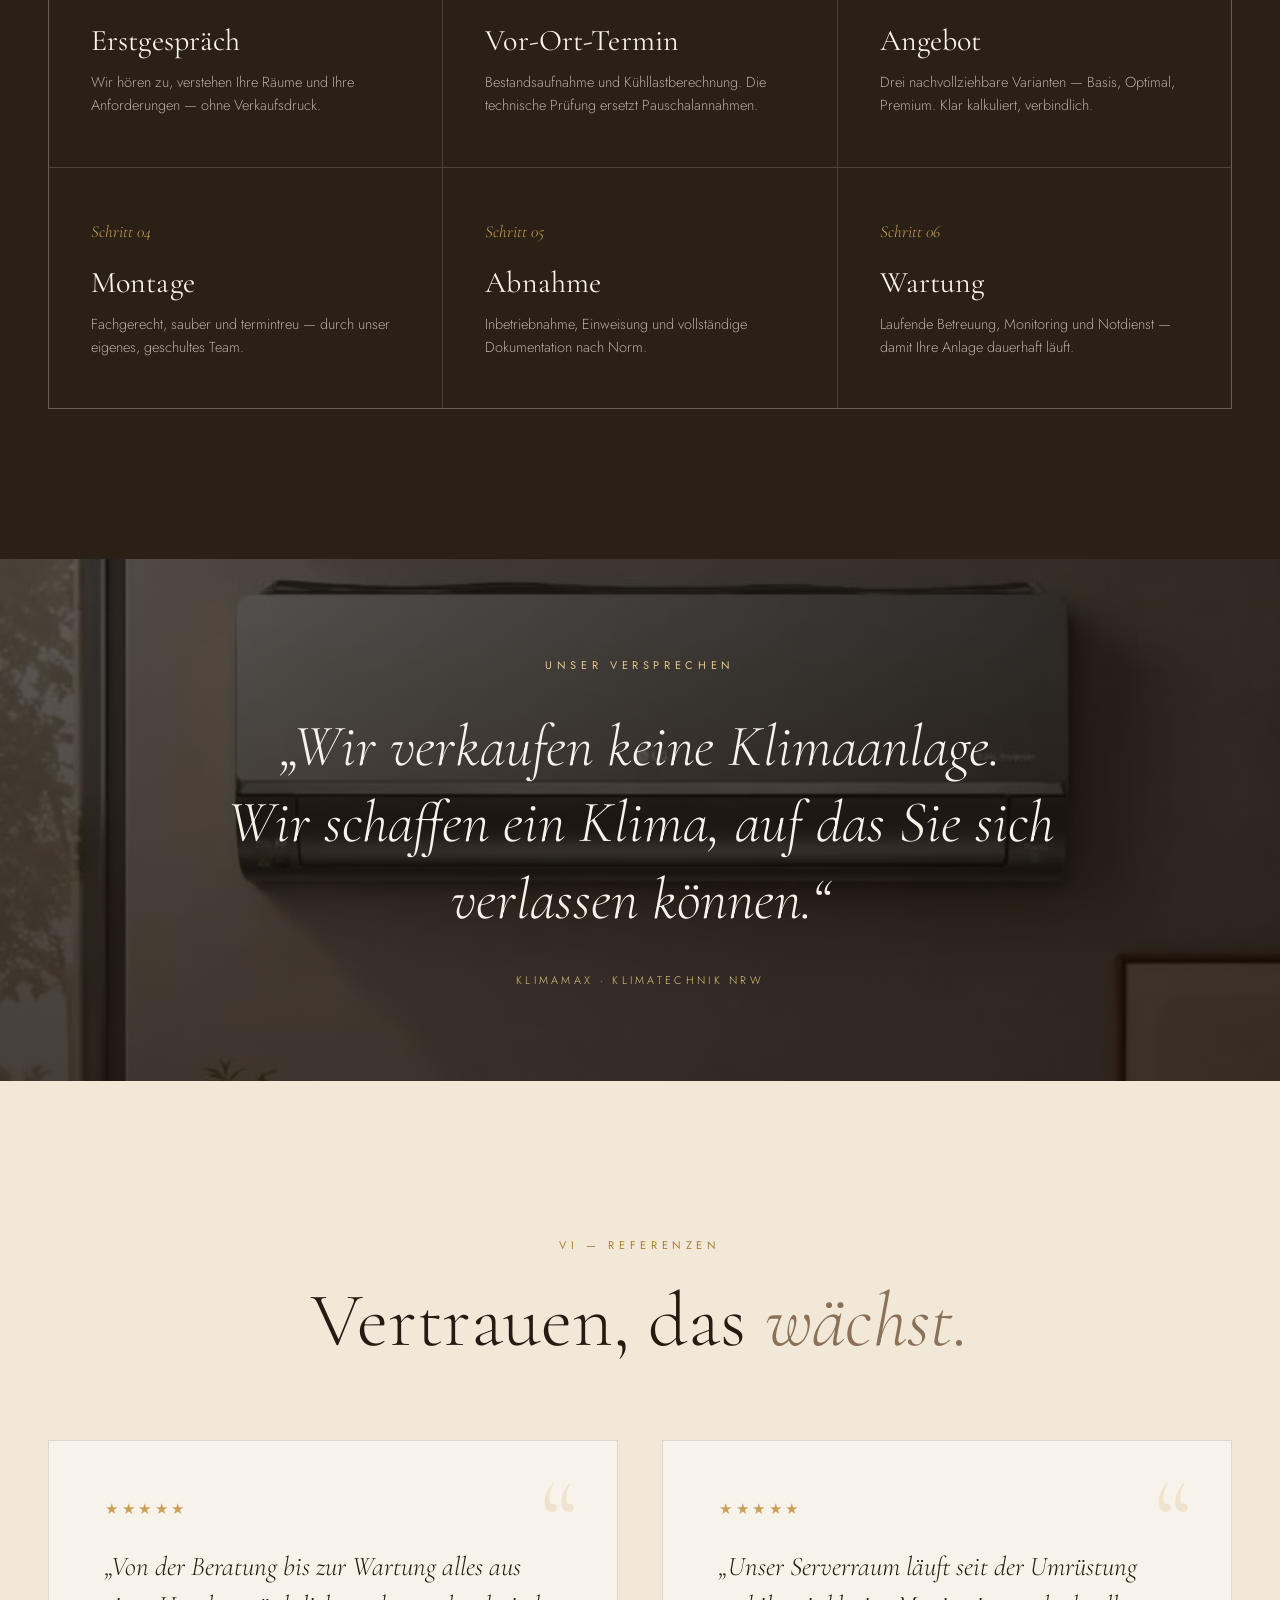
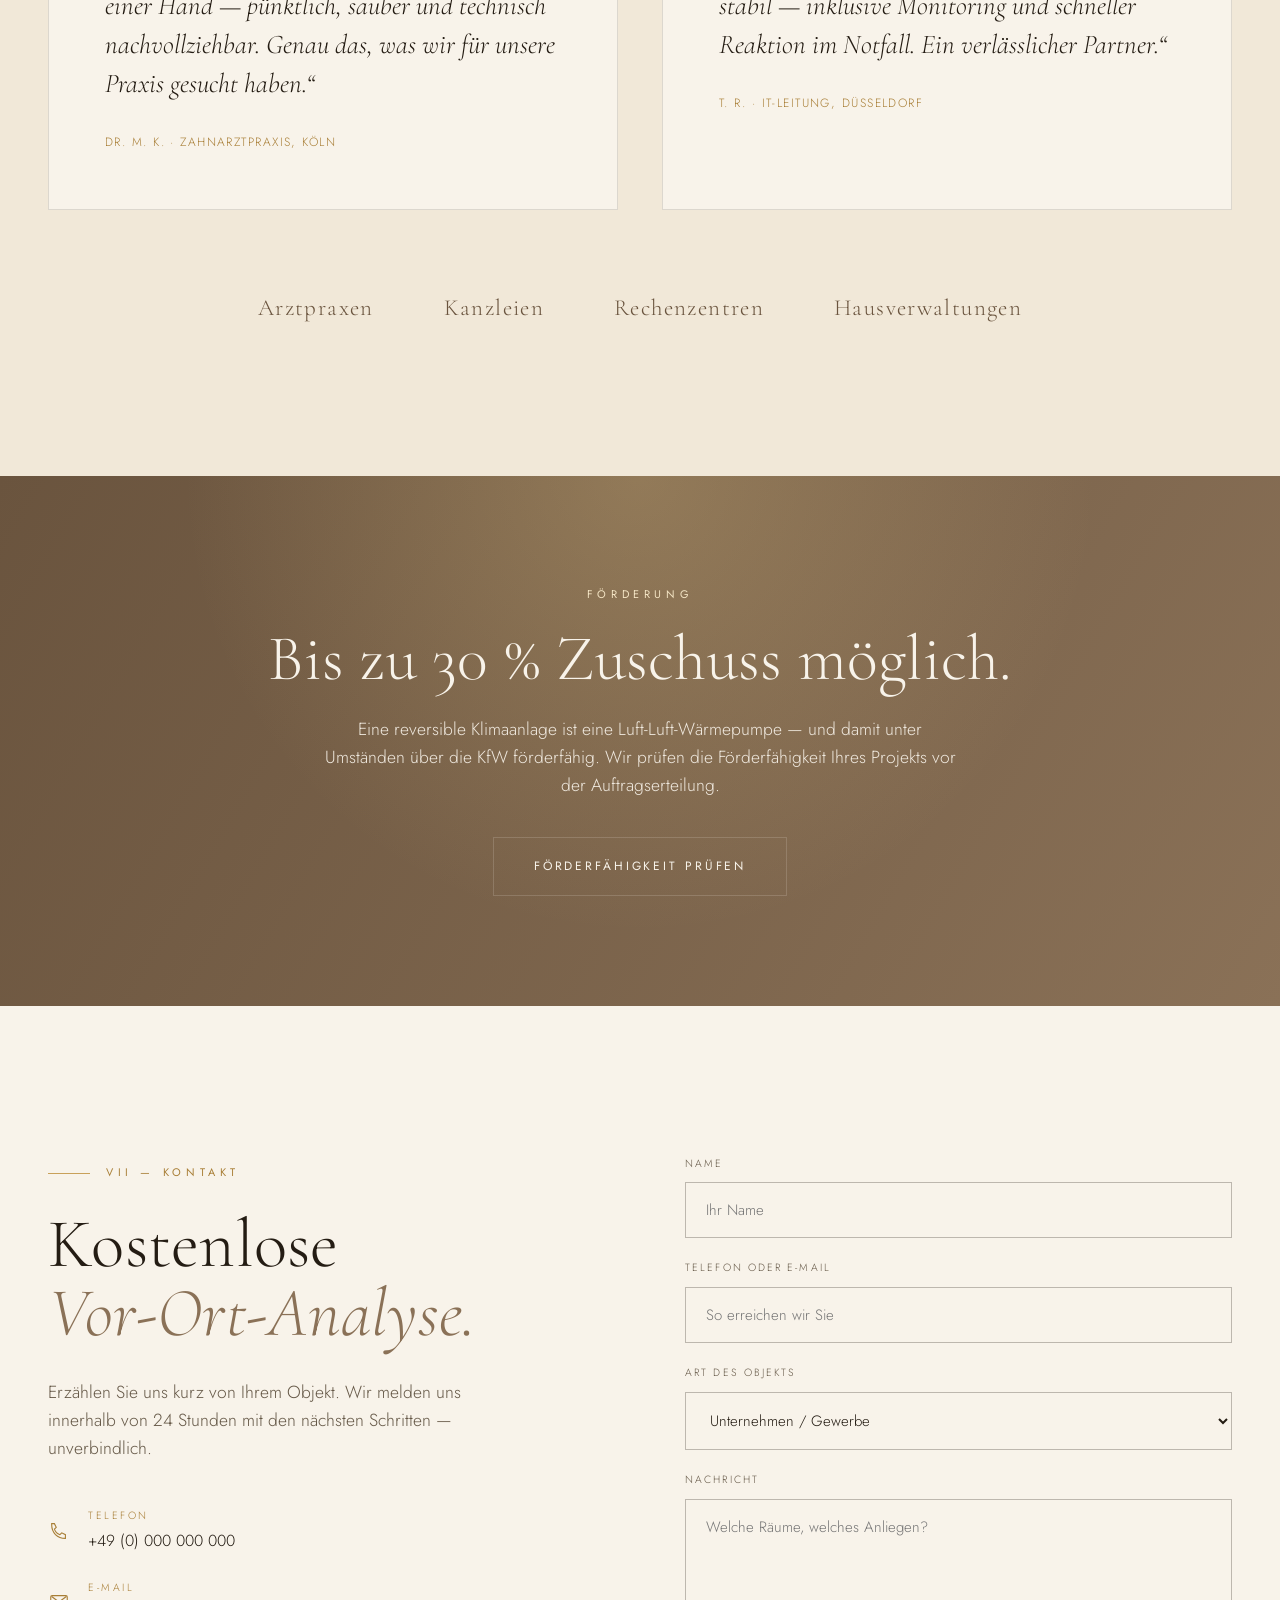
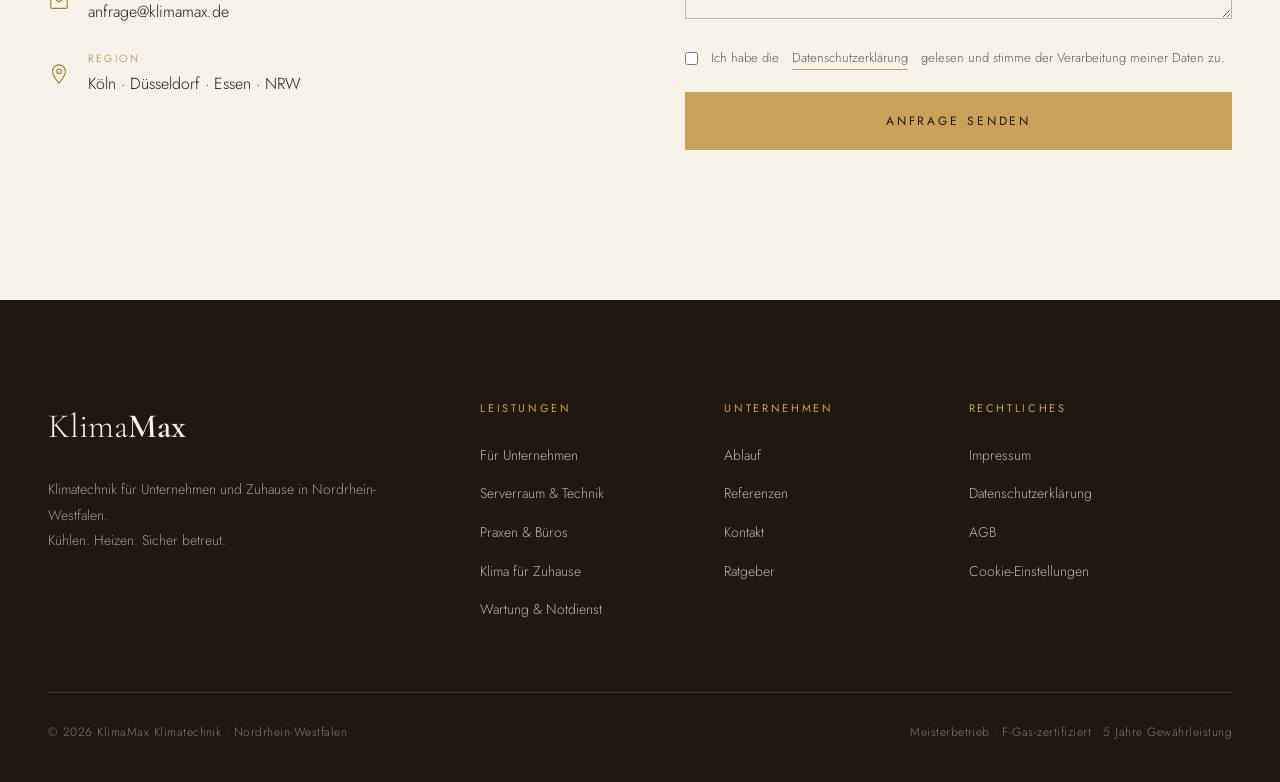
==== commit 8b6f4881: "Band: Foto wieder als Hintergrund (statisch, kein Parallax)" ====
--- a/index.html
+++ b/index.html
@@ -278,8 +278,8 @@
 .tech-cap{position:absolute;left:22px;bottom:16px;font-size:10.5px;letter-spacing:.24em;text-transform:uppercase;color:var(--paper);z-index:2}
 
 /* ---- CINEMATIC BAND (photo 1 parallax) ---- */
-.band{position:relative;min-height:58vh;display:flex;align-items:center;justify-content:center;text-align:center;background:linear-gradient(135deg,#2a2015,#141009);overflow:hidden}
-.band::before{content:"";position:absolute;inset:0;background:radial-gradient(circle at 50% 22%,rgba(201,161,90,.16),transparent 58%)}
+.band{position:relative;min-height:58vh;display:flex;align-items:center;justify-content:center;text-align:center;background:url('images/hero.jpg') center 30%/cover no-repeat;overflow:hidden}
+.band::before{content:"";position:absolute;inset:0;background:linear-gradient(rgba(18,12,7,.68),rgba(24,16,9,.8))}
 .band .wrap{position:relative;z-index:2}
 .band .eyebrow{color:var(--brass-lt);justify-content:center;margin-bottom:34px}.band .eyebrow::before{background:var(--brass-lt)}
 .band .q{font-family:var(--serif);font-style:italic;font-size:clamp(30px,4.6vw,64px);line-height:1.3;max-width:960px;margin:0 auto;color:var(--paper);font-weight:300}
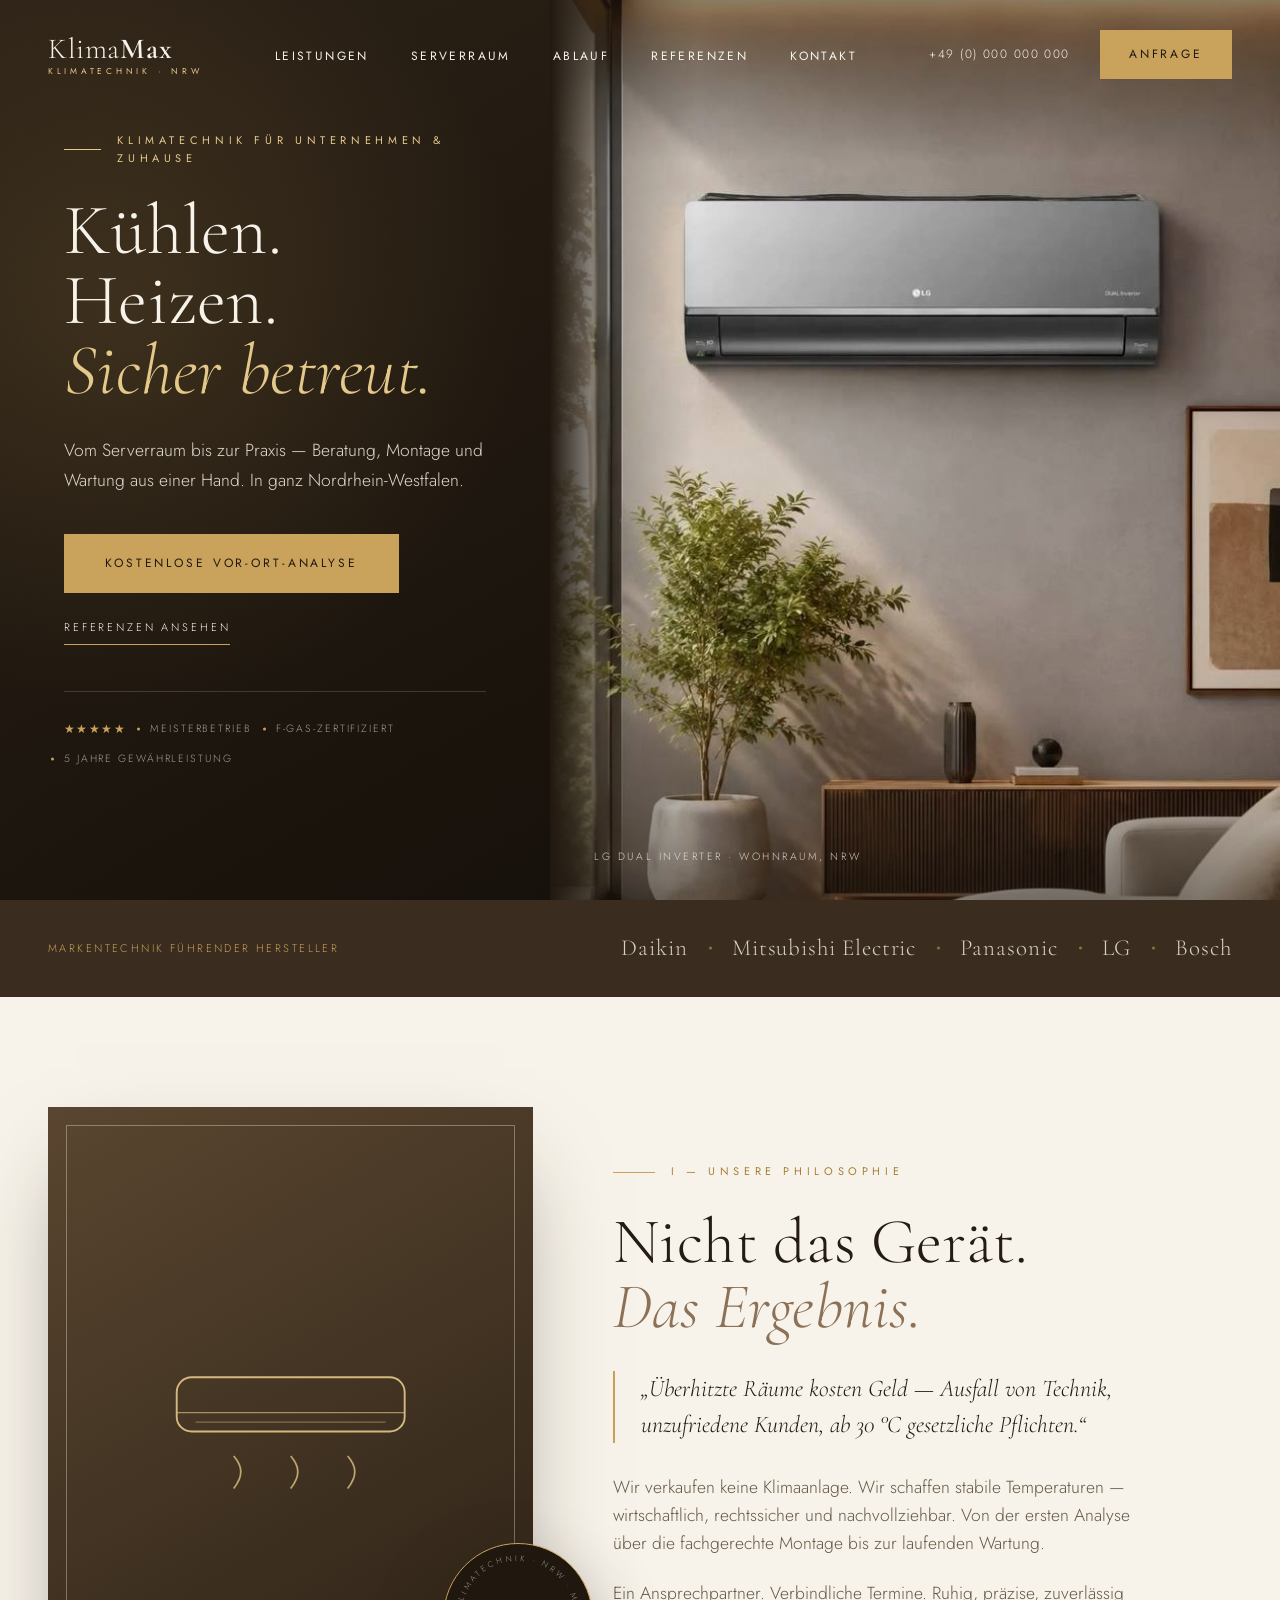
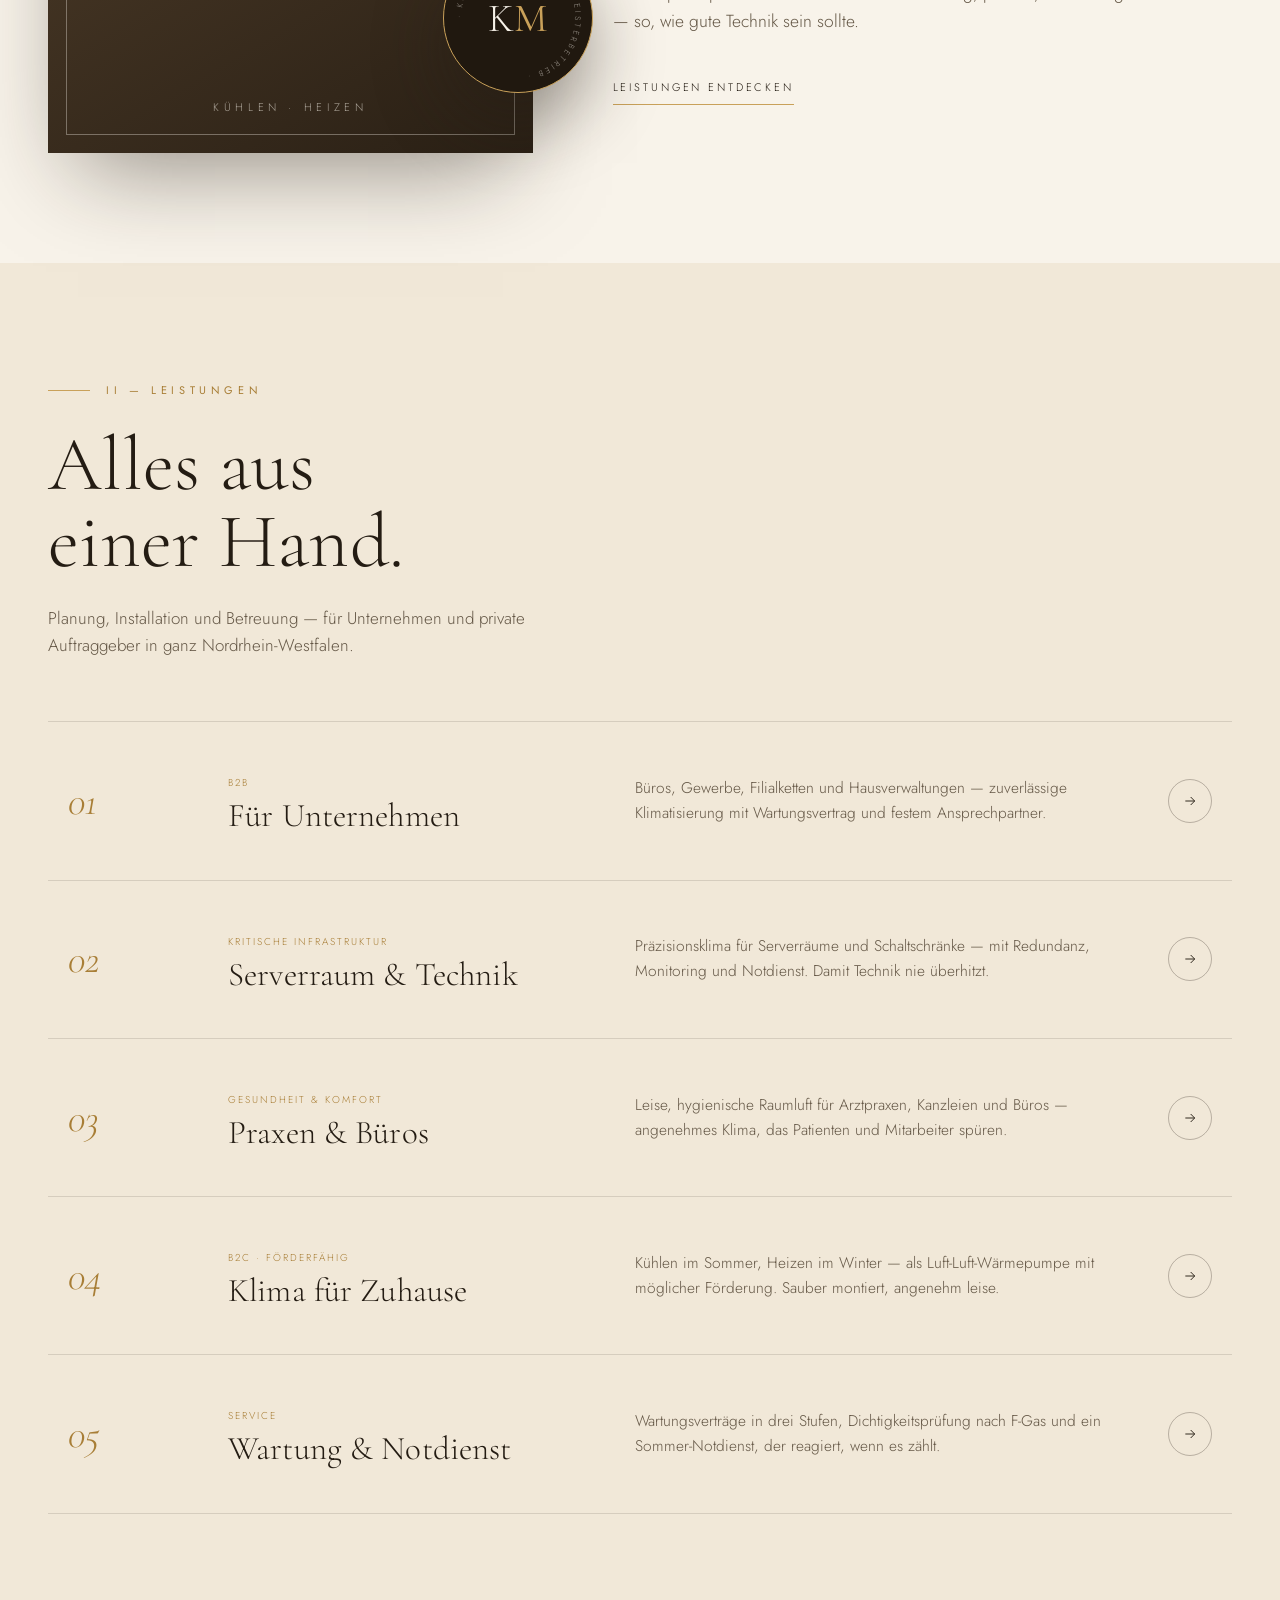
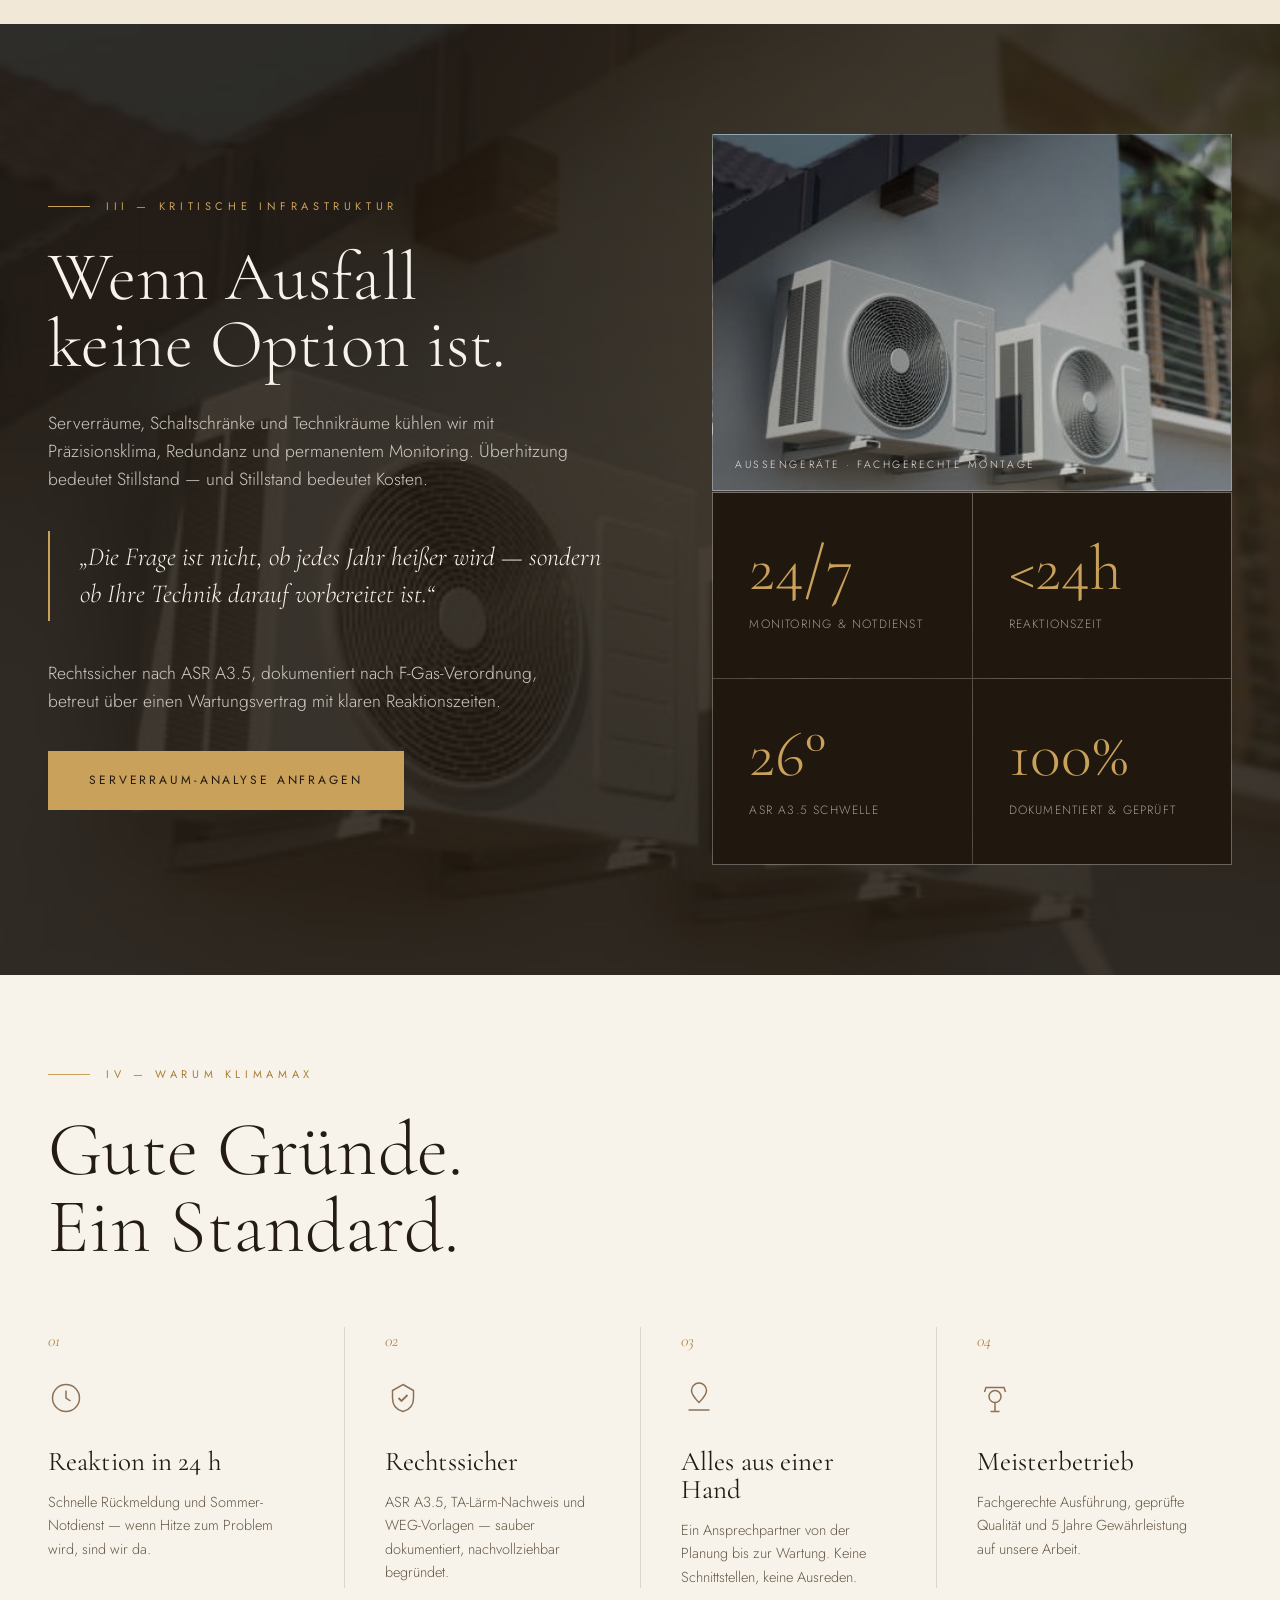
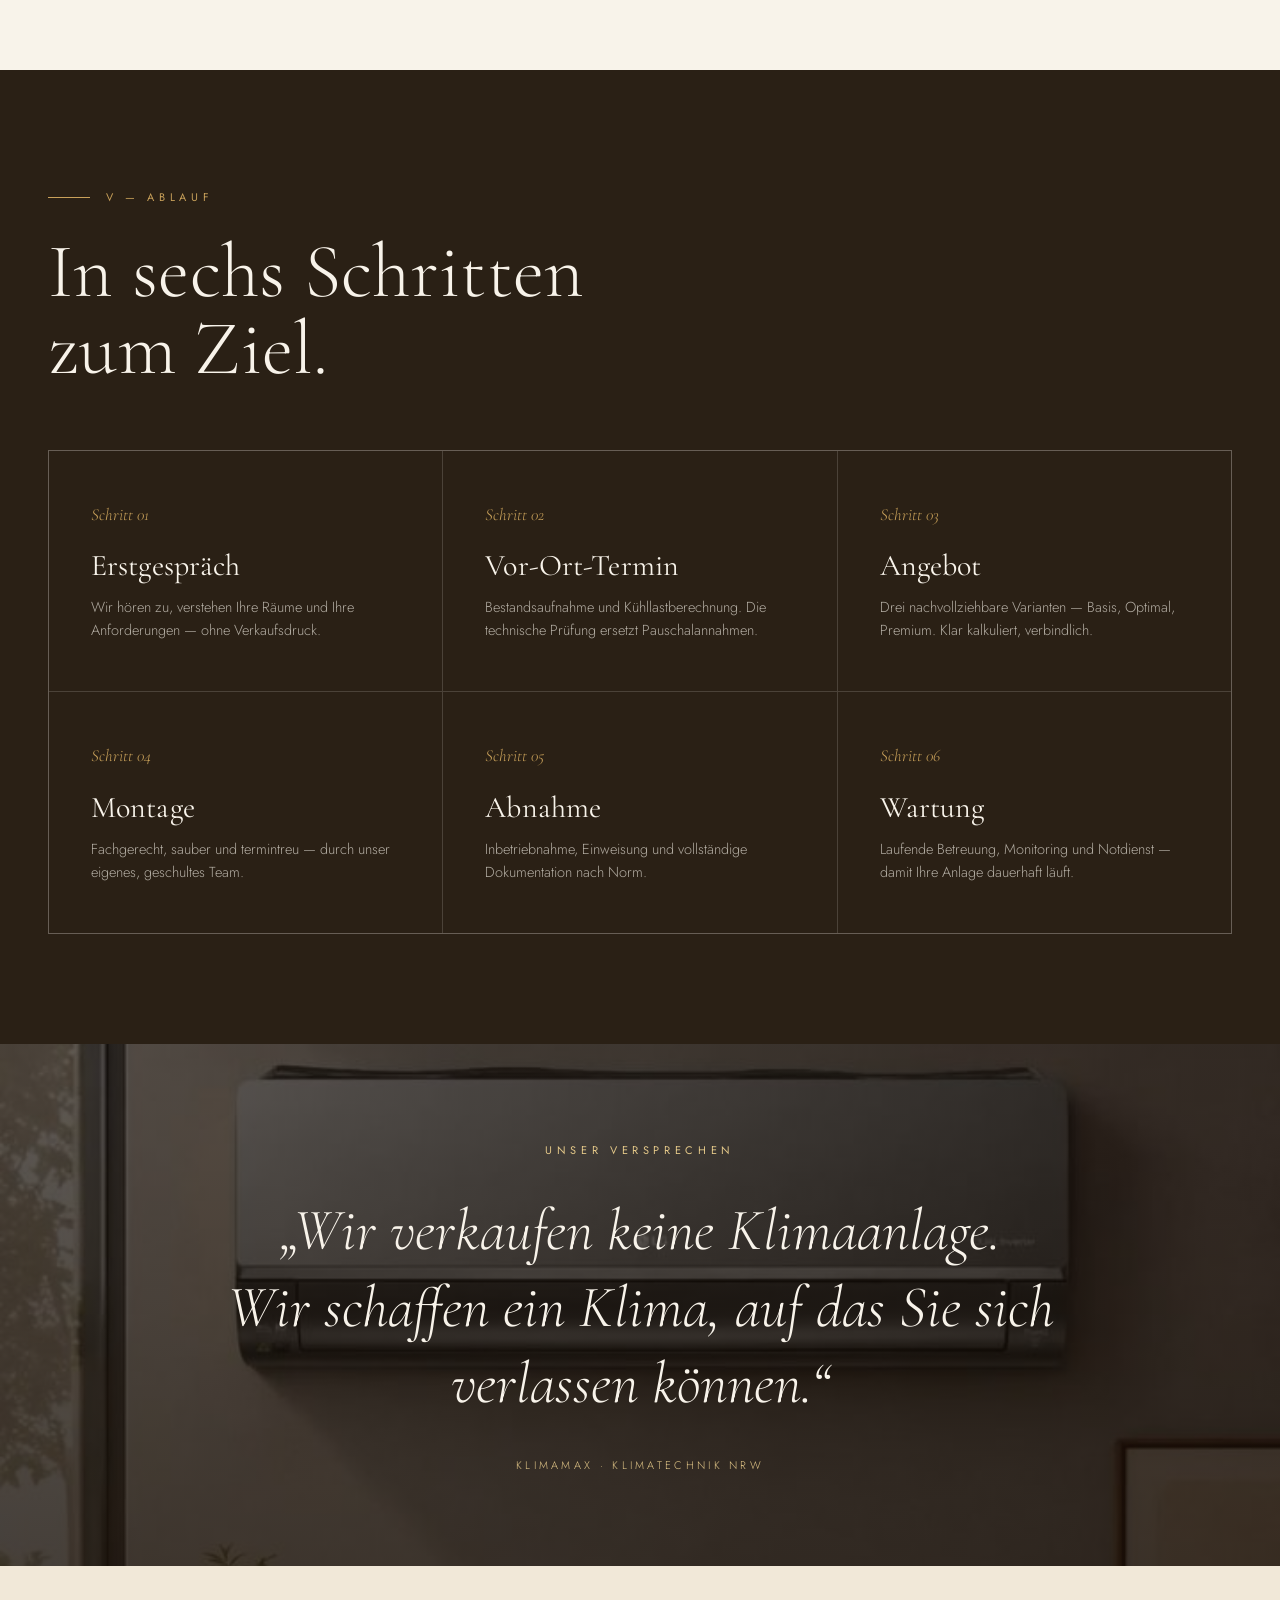
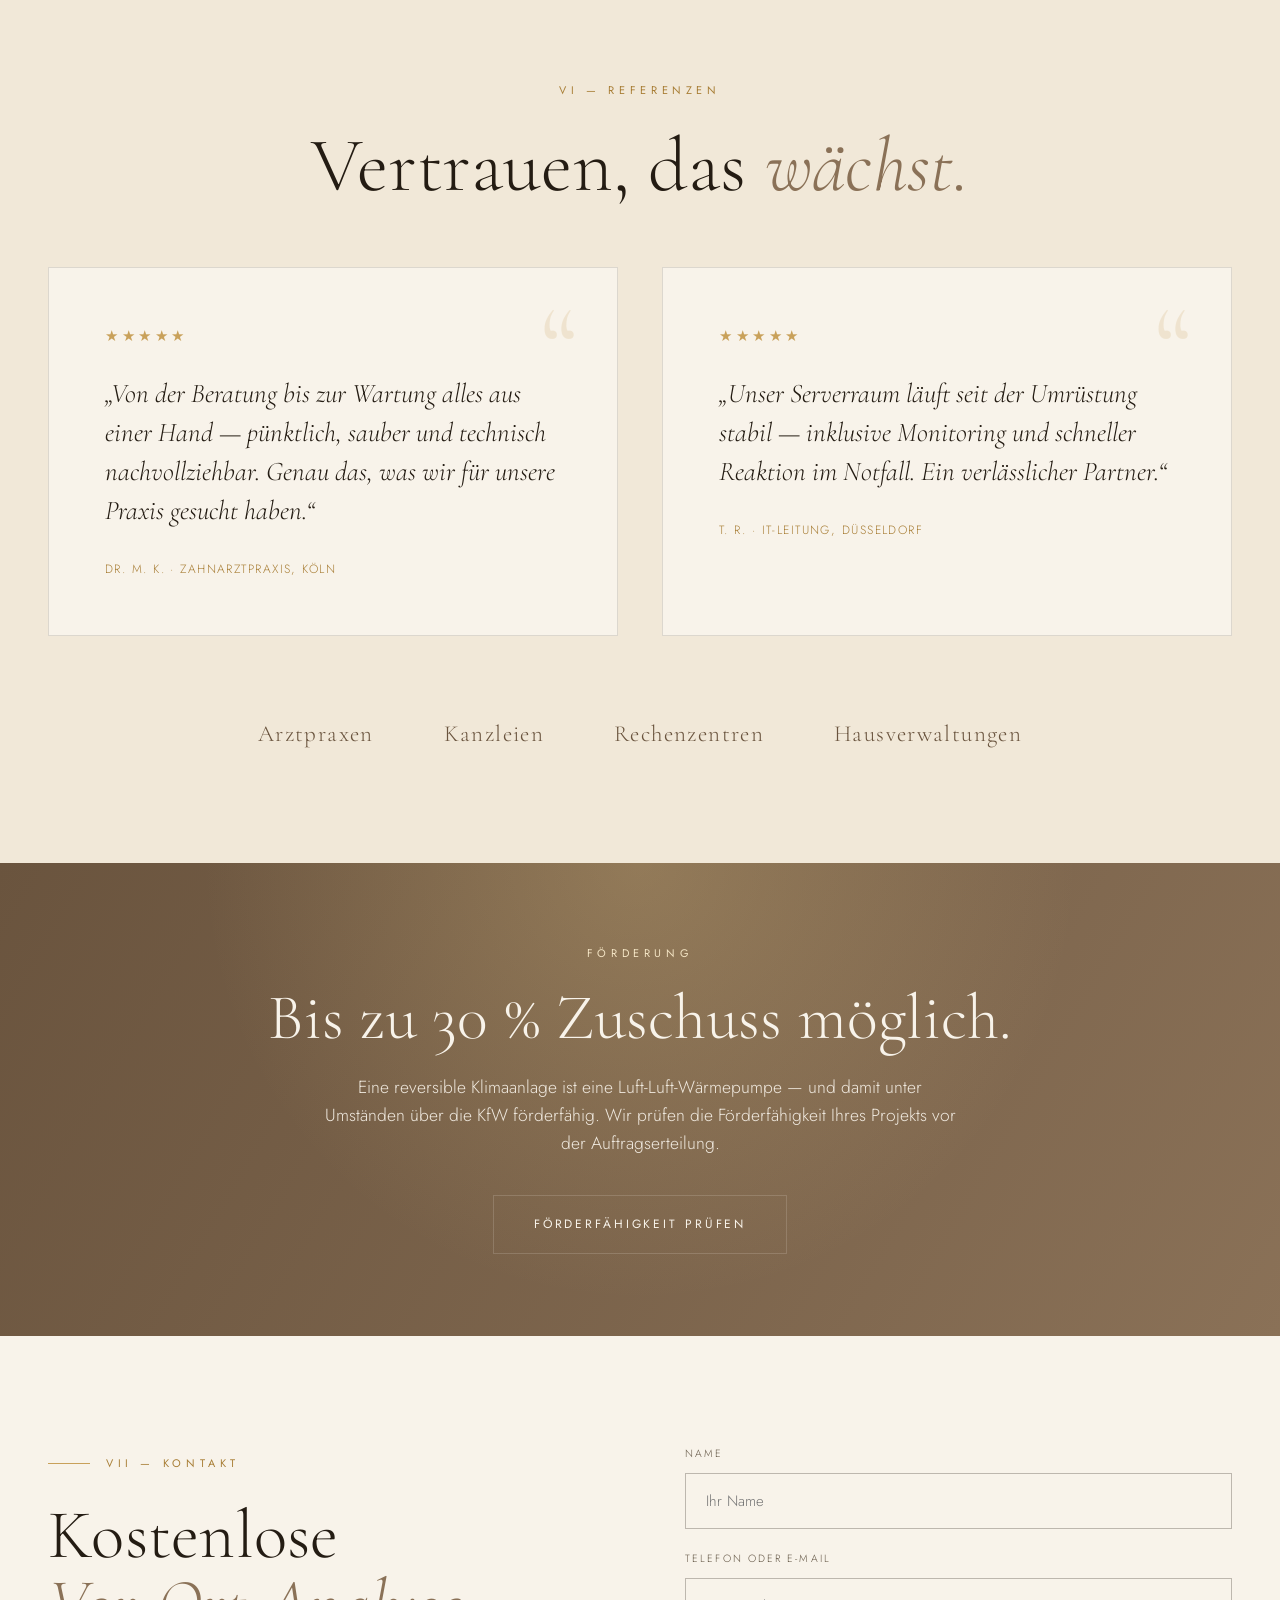
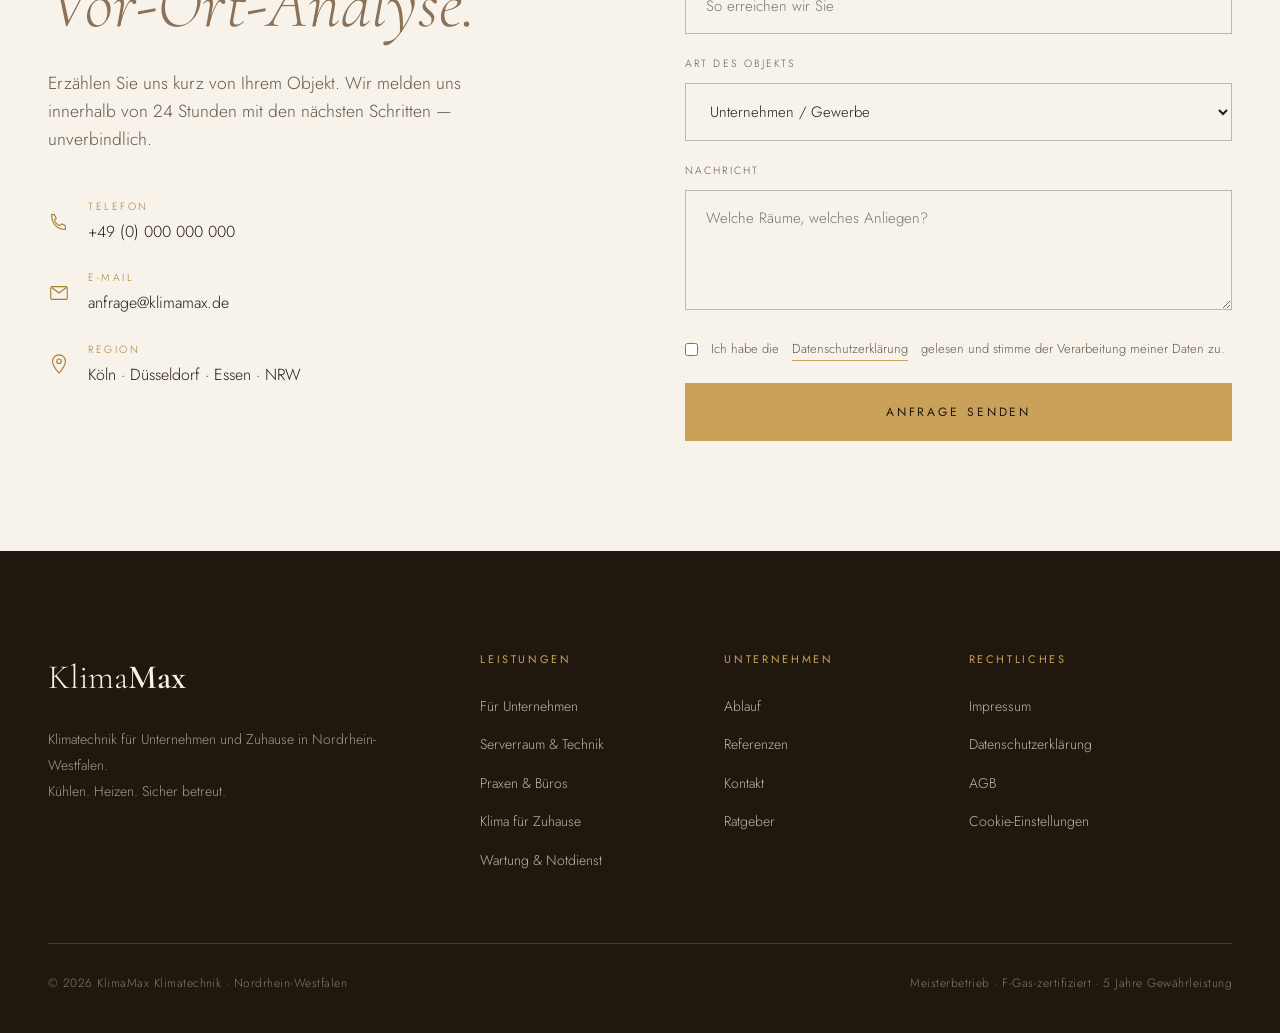
==== commit 7f0b5e58: "Mobile-Optimierung: kompaktere Abstaende, Comfort-Sektion entfernt, Stats & Warum 2x2 auf Mobile — k" ====
--- a/index.html
+++ b/index.html
@@ -126,9 +126,9 @@
 .brands-list span+span::before{content:"";position:absolute;left:-23px;top:50%;width:3px;height:3px;border-radius:50%;background:rgba(201,161,90,.6);transform:translateY(-50%)}
 
 /* ---- SECTIONS ---- */
-.pad{padding:150px 0}.pad-sm{padding:110px 0}
-.shead{max-width:680px;margin-bottom:80px}
-.shead.center{margin:0 auto 80px;text-align:center}
+.pad{padding:110px 0}.pad-sm{padding:82px 0}
+.shead{max-width:680px;margin-bottom:62px}
+.shead.center{margin:0 auto 62px;text-align:center}
 .shead.center .eyebrow{justify-content:center}
 h2.title{font-size:clamp(42px,6vw,80px);color:var(--ink);margin-bottom:24px;line-height:1}
 .shead p{color:var(--ink-soft);font-size:17px;max-width:540px}
@@ -323,12 +323,14 @@
   .steps{grid-template-columns:1fr}
   .ref-grid{grid-template-columns:1fr}
   .foot-grid{grid-template-columns:1fr 1fr;gap:44px}
-  .pad{padding:100px 0}
-  .lrow{grid-template-columns:70px 1fr 40px;gap:20px}
+  .pad{padding:70px 0}
+  .pad-sm{padding:58px 0}
+  .shead,.shead.center{margin-bottom:44px}
+  .lrow{grid-template-columns:70px 1fr 40px;gap:20px;padding:34px 20px}
   .lrow .ldesc{display:none}
   .hero{grid-template-columns:1fr;min-height:auto}
-  .hero-right{order:-1;height:56vh;min-height:320px}
-  .hero-left{padding:64px 0}
+  .hero-right{order:-1;height:52vh;min-height:300px}
+  .hero-left{padding:54px 0}
   .hero-left-inner{max-width:100%}
   .hero .lead{max-width:100%}
   .hero-frame{inset:18px}
@@ -340,9 +342,13 @@
   .brands-list{gap:10px 30px}
   .brands-list span{font-size:19px}
   .brands-list span+span::before{left:-16px}
-  .warum-grid{grid-template-columns:1fr}
-  .stats{grid-template-columns:1fr}
-  .foot-grid{grid-template-columns:1fr}
+  .warum-grid{grid-template-columns:1fr 1fr;gap:34px 22px}
+  .wcard{padding:0 12px}
+  .wcard h4{font-size:22px}
+  .stats .n{font-size:46px}
+  .stat{padding:30px 24px}
+  .step{padding:34px 28px}
+  .foot-grid{grid-template-columns:1fr 1fr}
   .nav-right .btn{display:none}
   .eyebrow{display:block;letter-spacing:.22em;font-size:10px;line-height:1.6}
   .eyebrow::before{display:none}
@@ -505,23 +511,6 @@
   </div>
 </section>
 
-<!-- COMFORT -->
-<section class="comfort pad">
-  <div class="wrap comfort-grid2">
-    <div class="reveal">
-      <span class="eyebrow">Wohlbefinden</span>
-      <h2 class="ctitle">Gesunde Luft.<br><span class="serif-i">Spürbar besser.</span></h2>
-      <p class="cintro">Moderne Klimatechnik kühlt nicht nur — sie filtert, entfeuchtet und reinigt. Für Praxen, Büros und Zuhause: gleichbleibende Temperatur, saubere Luft und angenehme Ruhe.</p>
-      <div style="margin-top:34px"><a href="#kontakt" class="link-under">Beratung anfragen</a></div>
-    </div>
-    <div class="reveal d1 clist">
-      <div class="citem"><span class="cn">01</span><div><h4>Reine Luft</h4><p>Feinfilterung von Staub, Pollen und Allergenen — spürbar für Allergiker.</p></div></div>
-      <div class="citem"><span class="cn">02</span><div><h4>Ausgewogene Feuchte</h4><p>Kein trockenes Raumklima — angenehm für Haut, Augen und Konzentration.</p></div></div>
-      <div class="citem"><span class="cn">03</span><div><h4>Leiser Betrieb</h4><p>Flüsterleise Technik, die im Alltag und bei der Arbeit nicht stört.</p></div></div>
-    </div>
-  </div>
-</section>
-
 <!-- BEACHHEAD -->
 <section class="beach pad" id="serverraum">
   <div class="beach-img"></div>
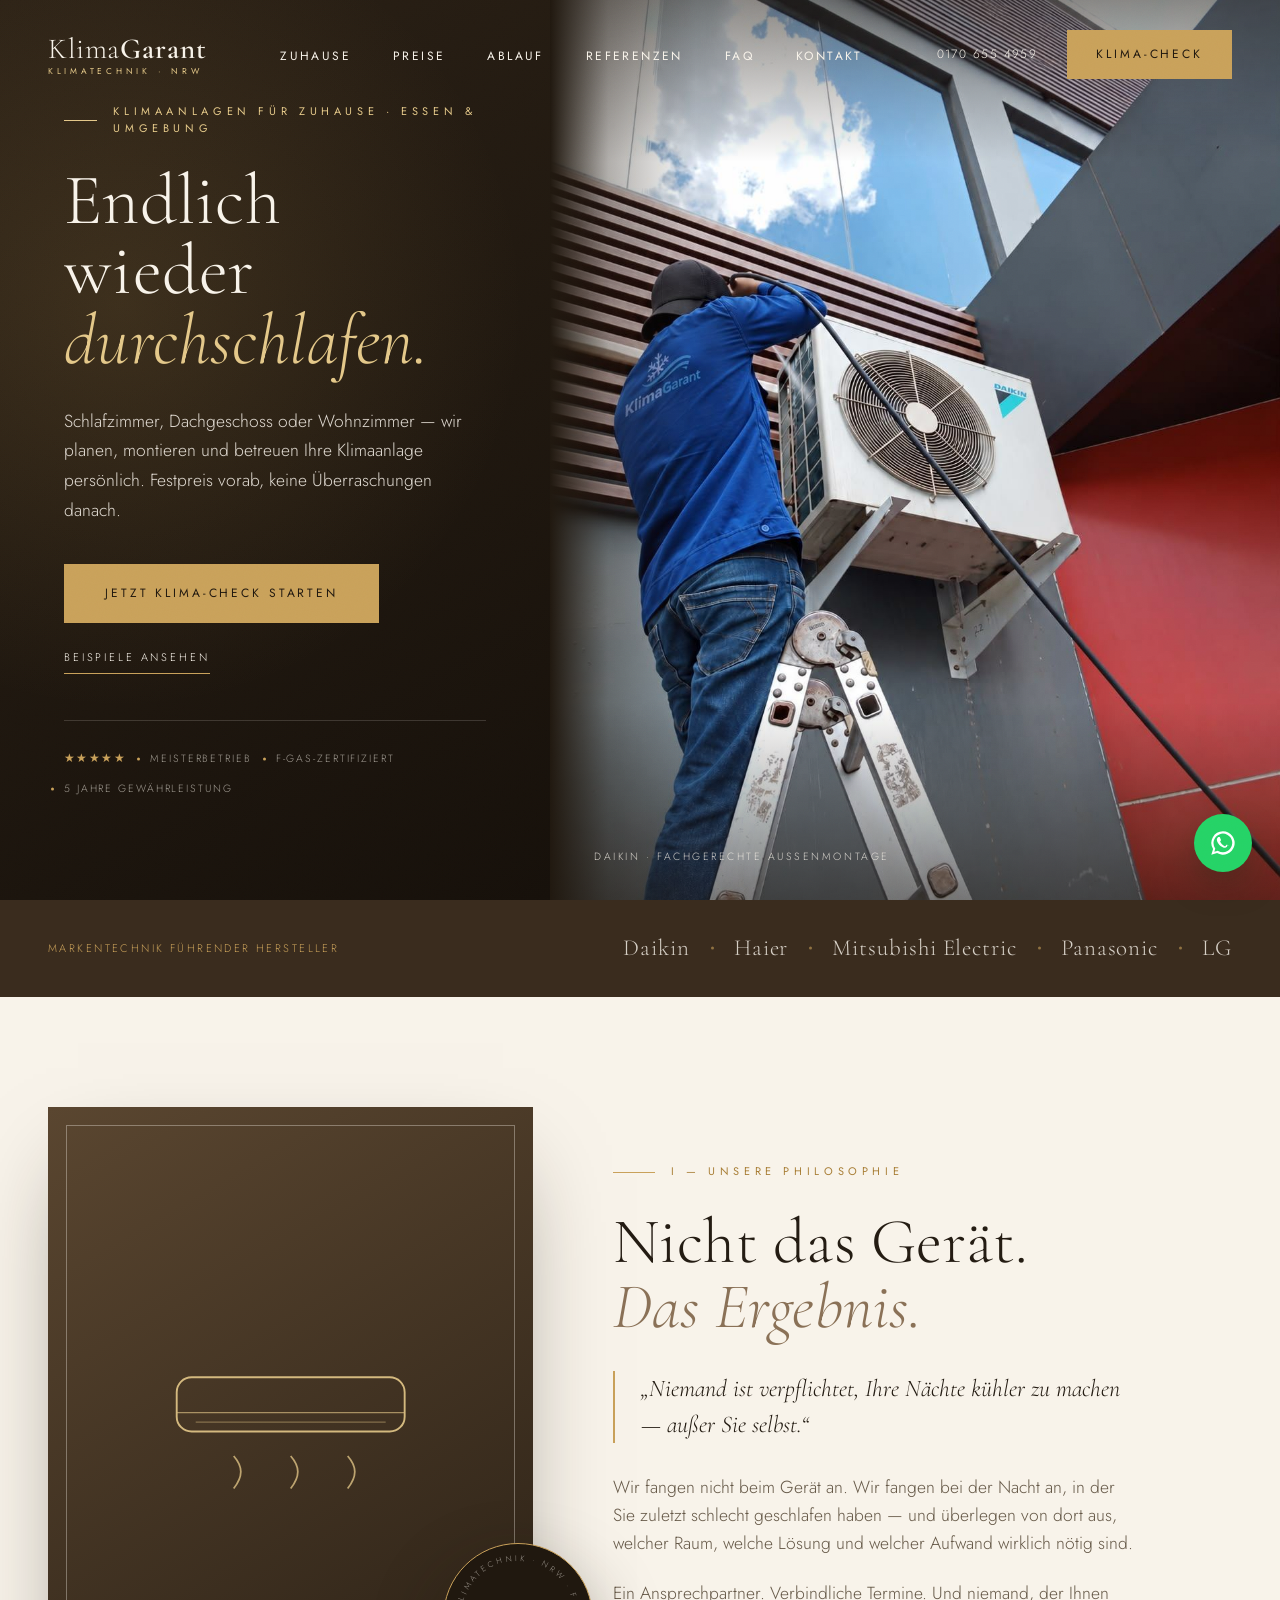
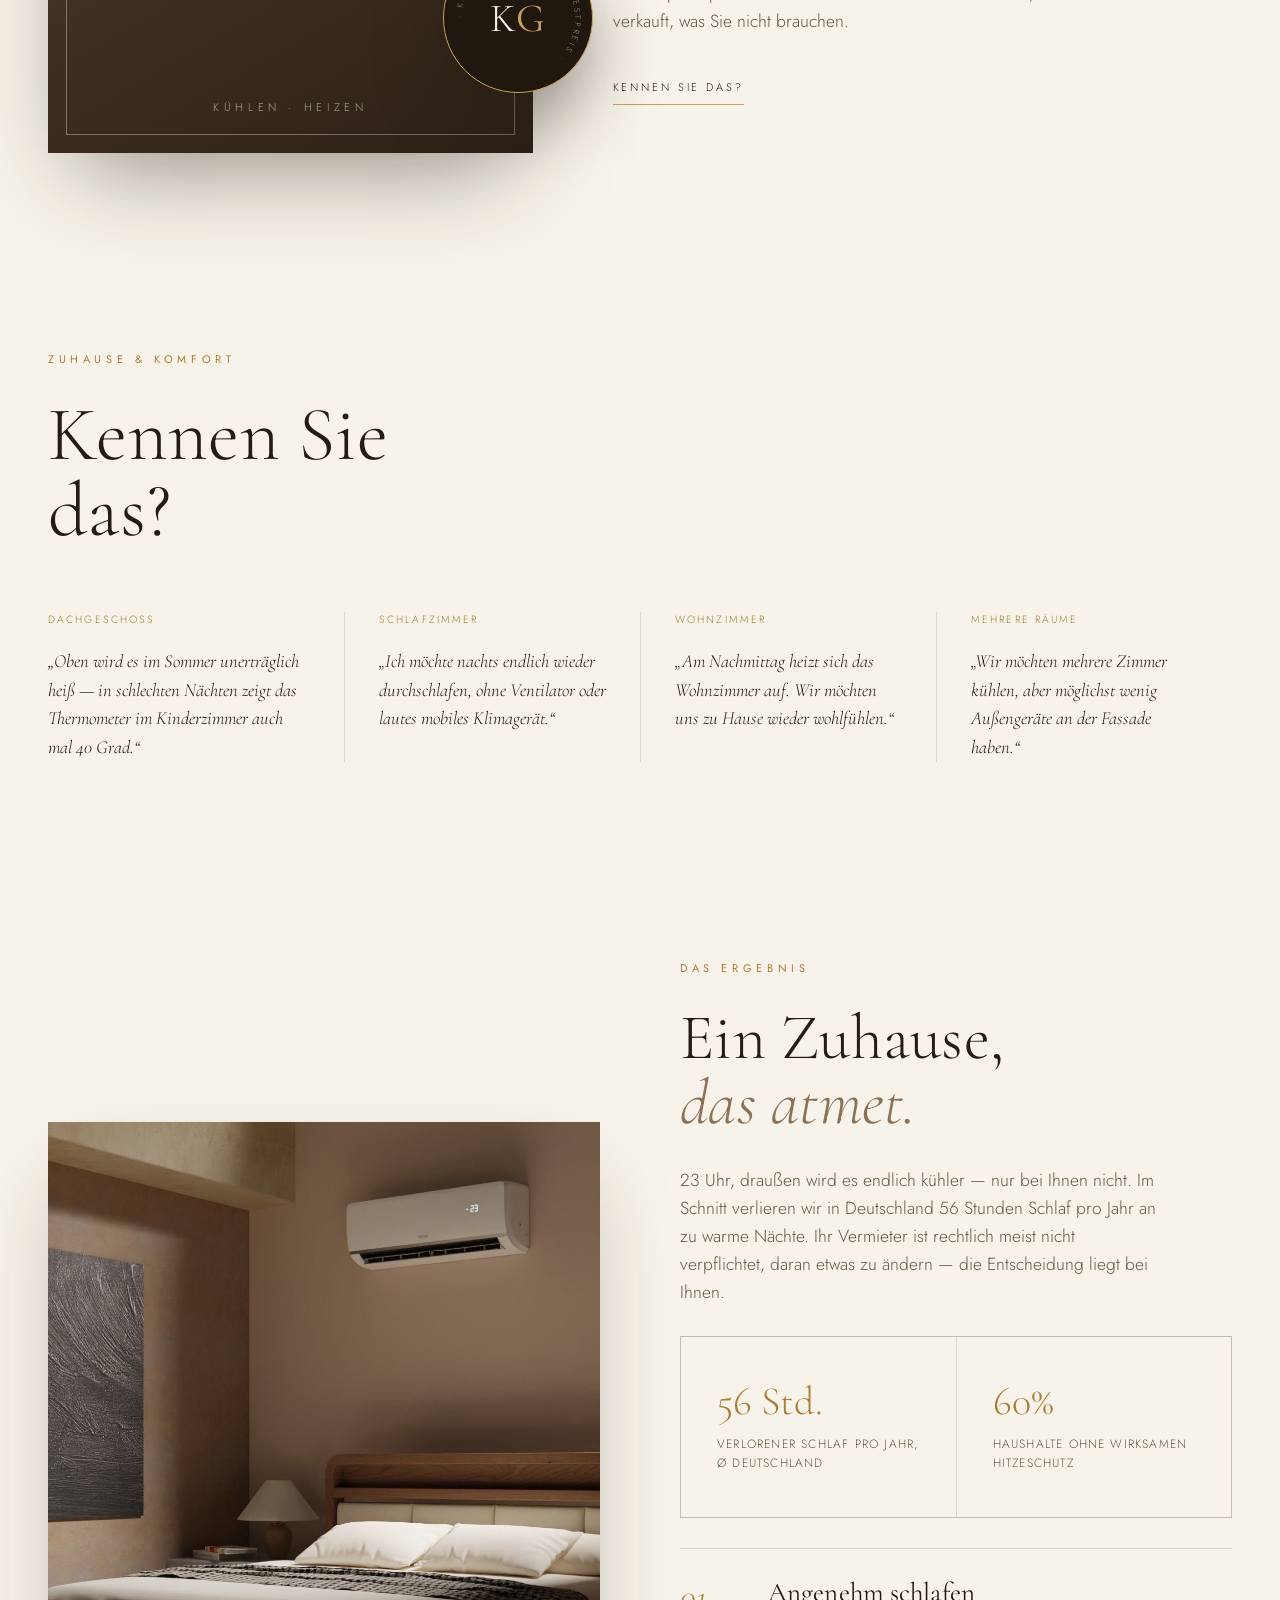
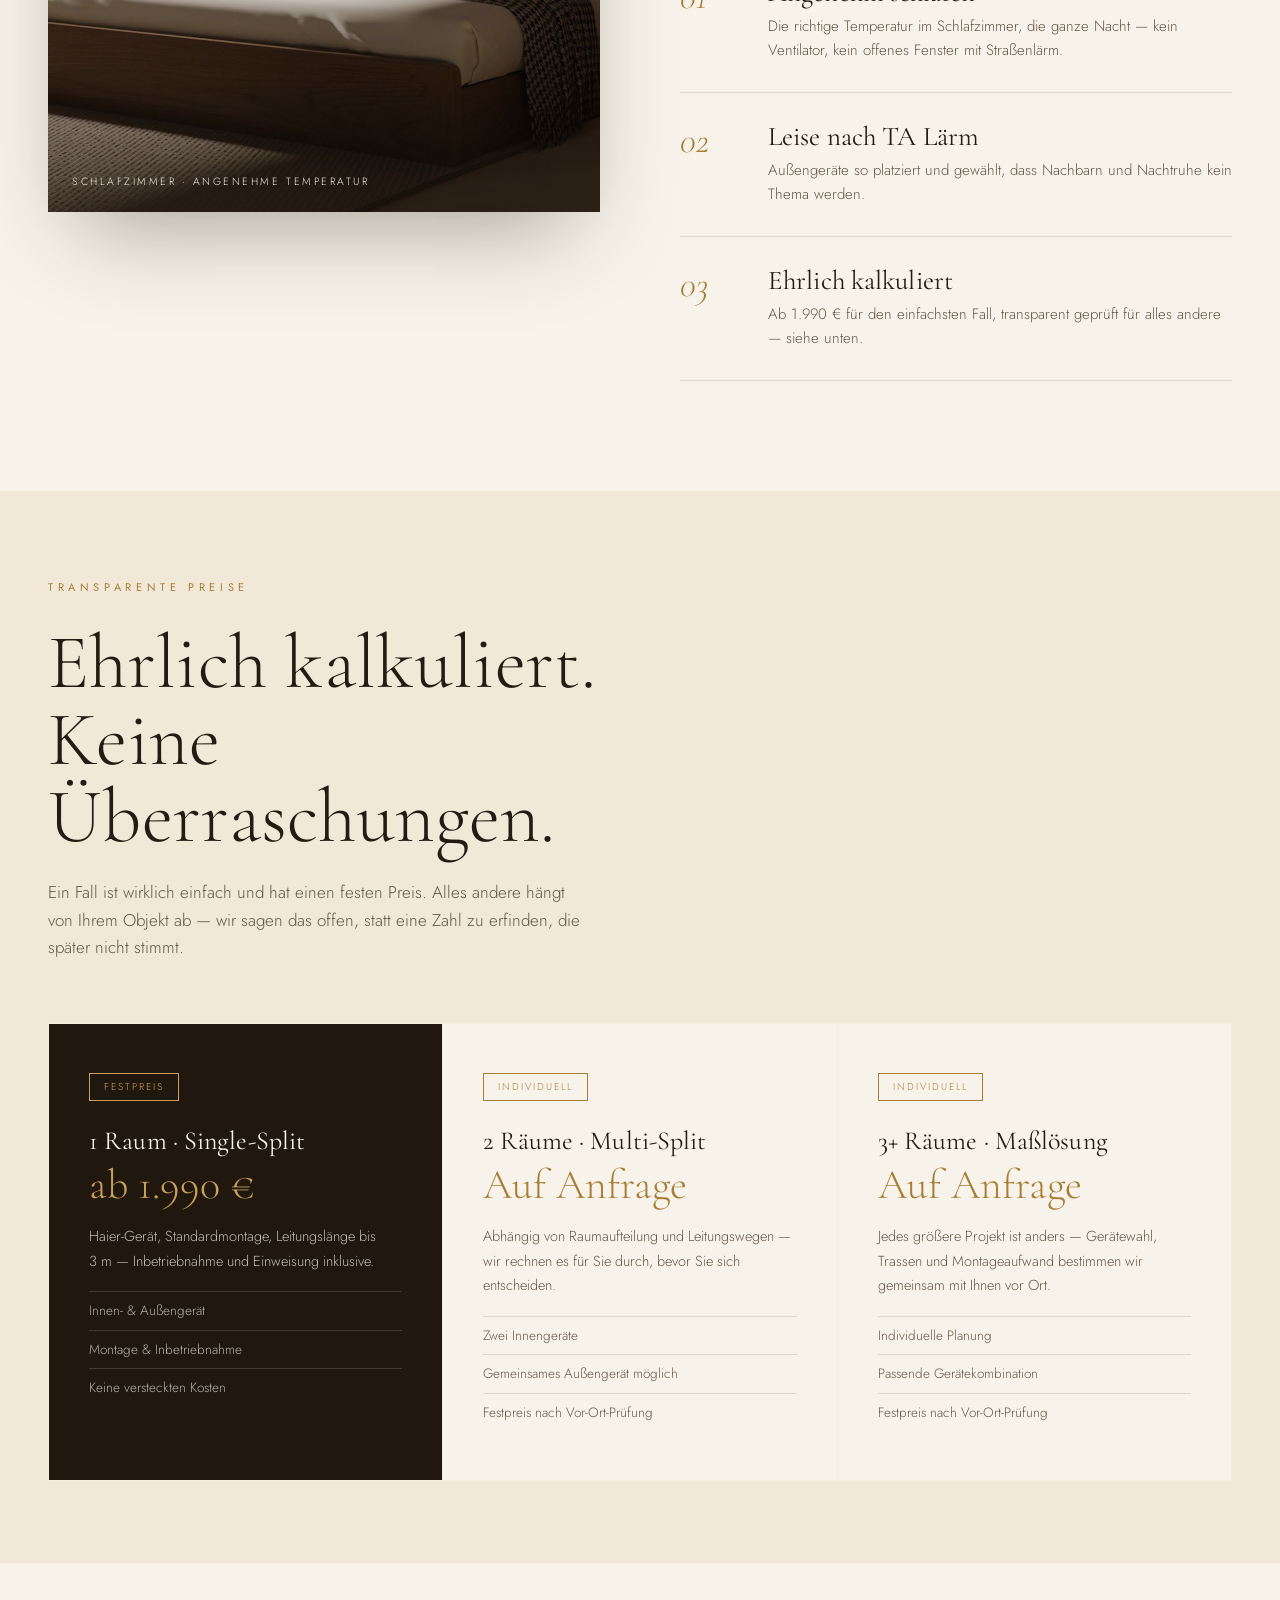
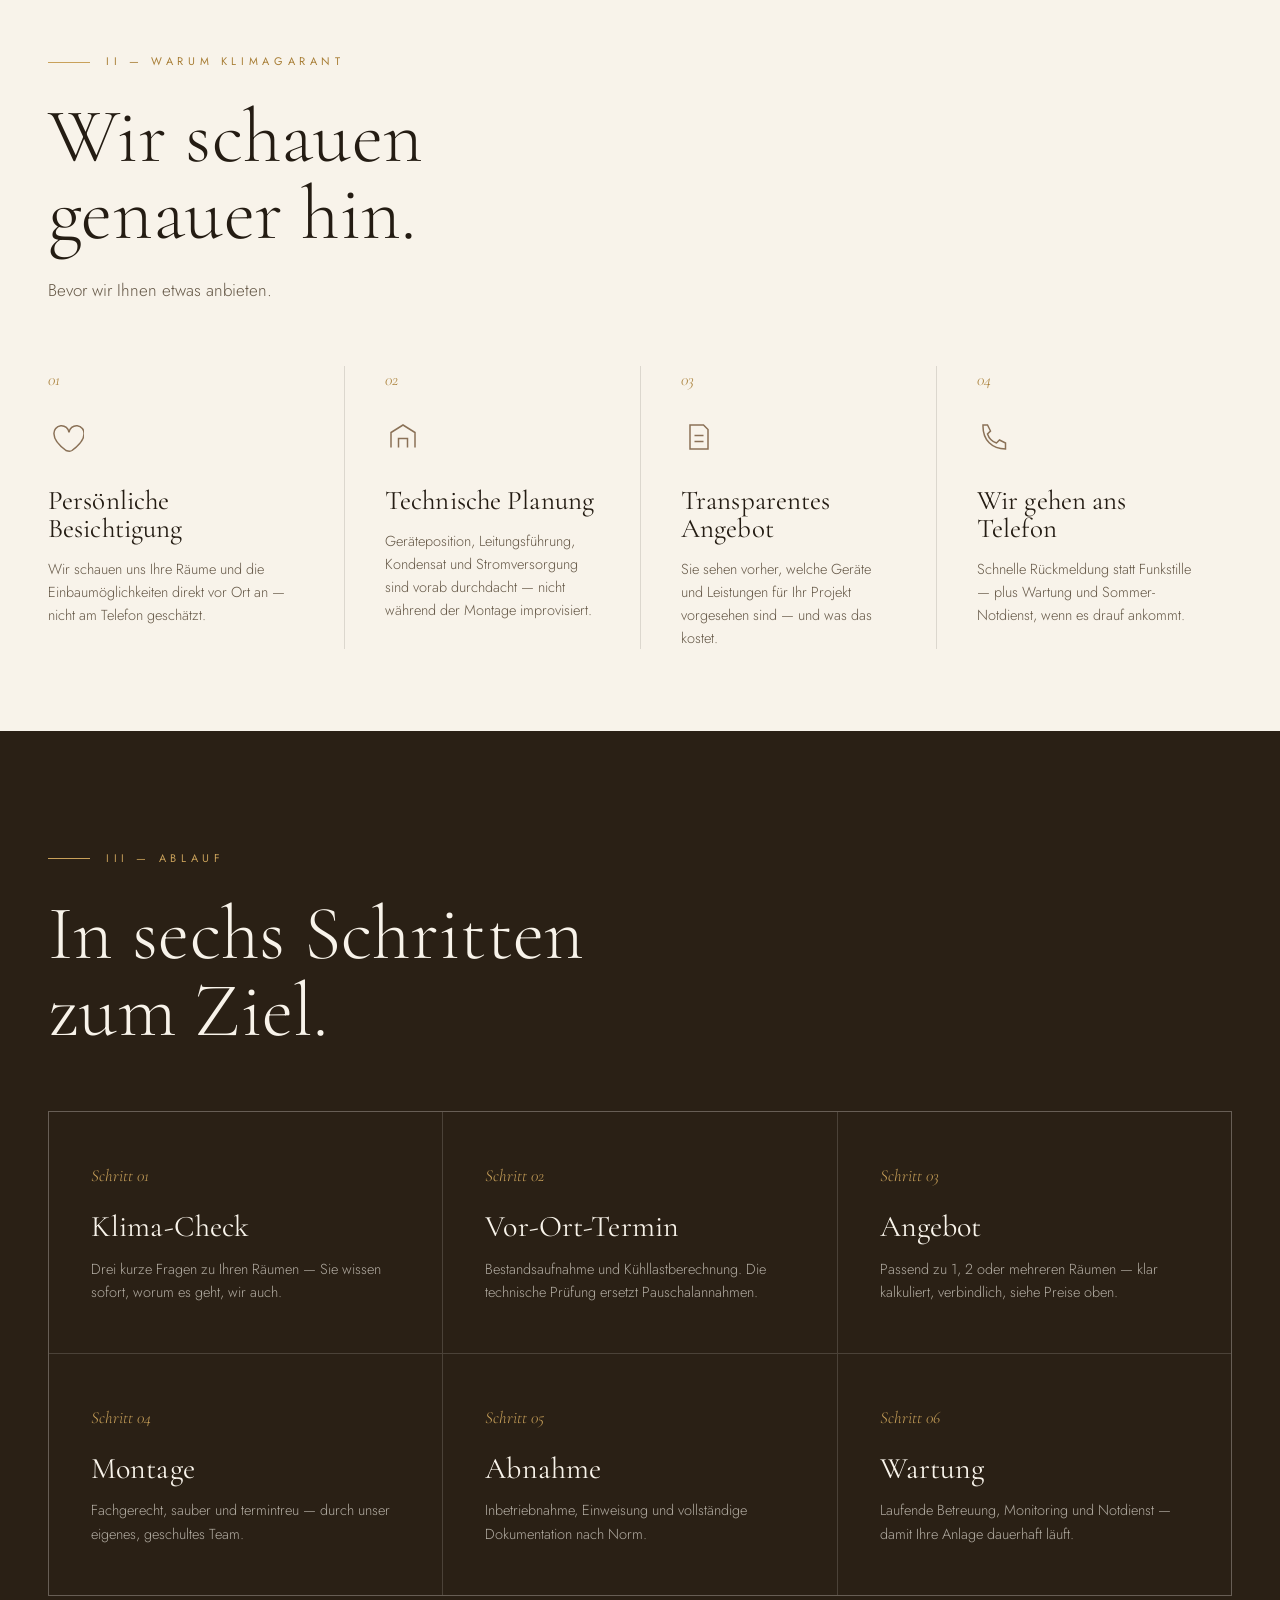
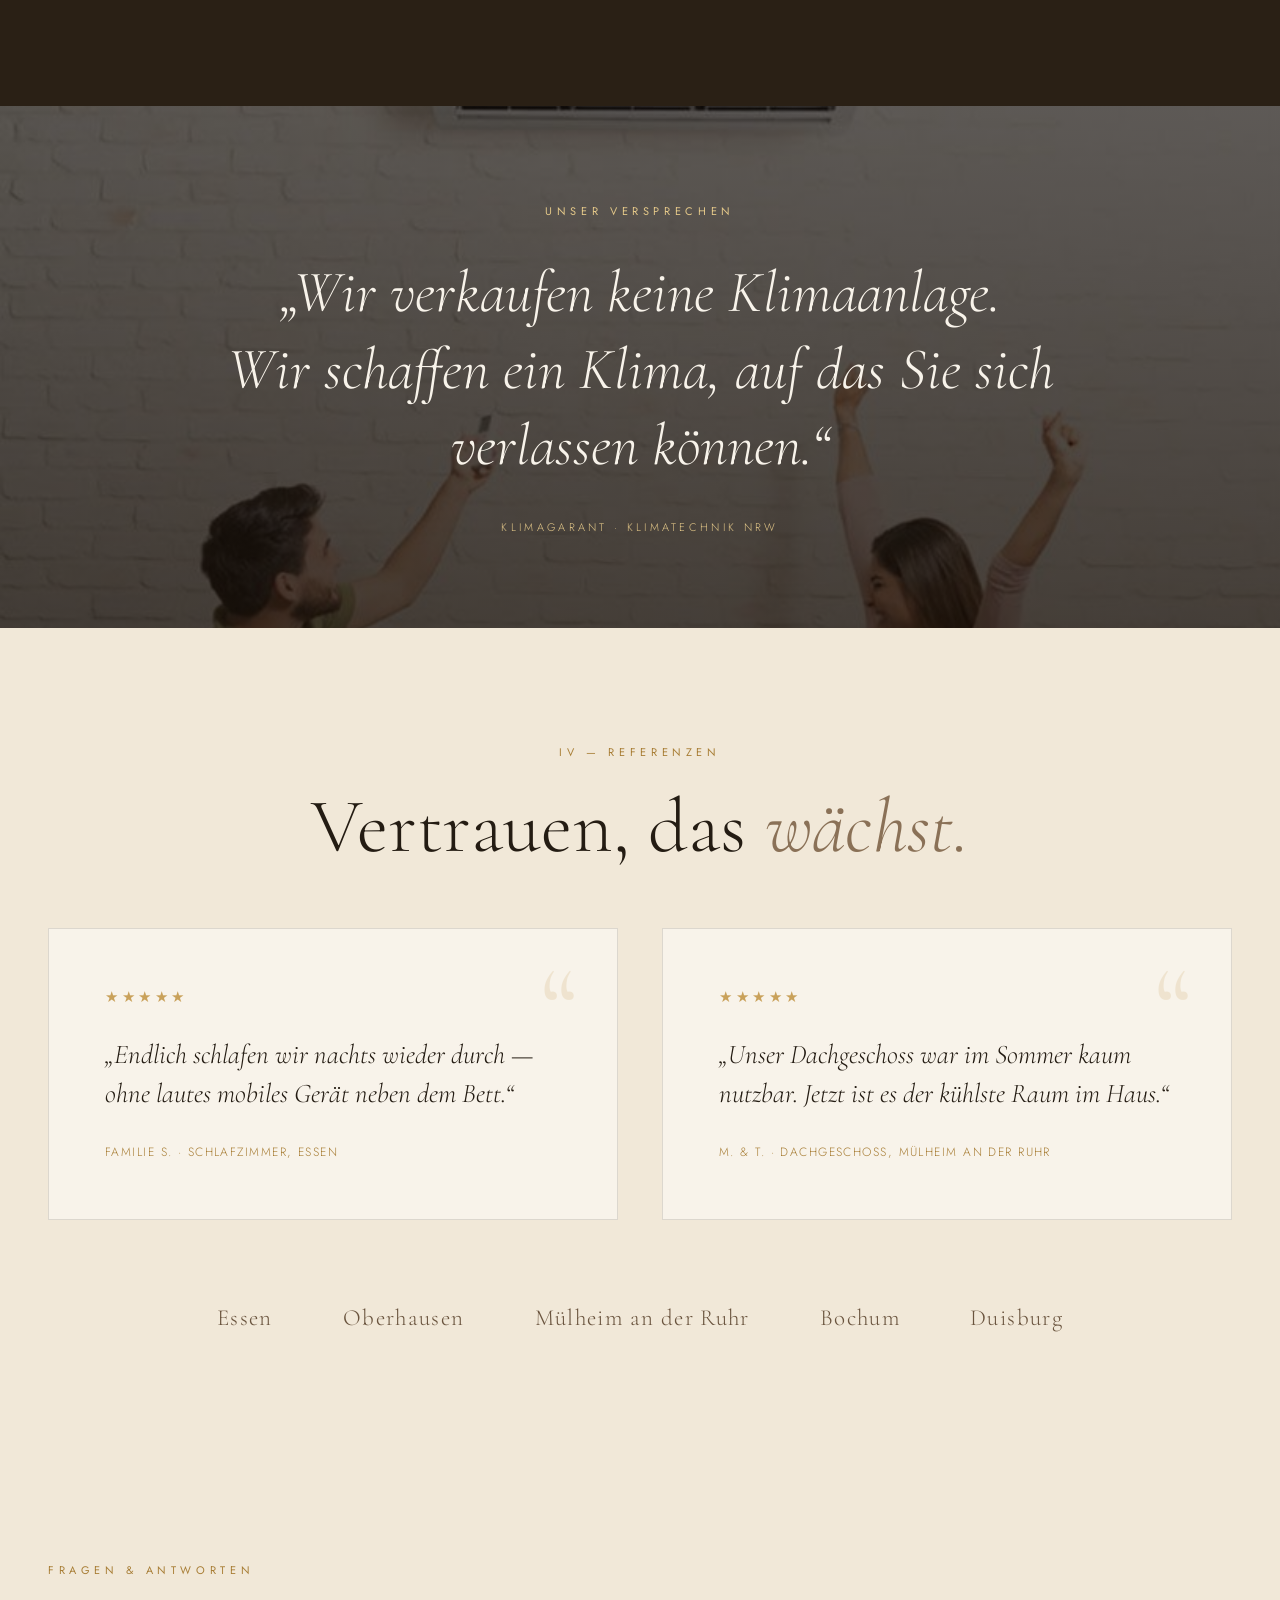
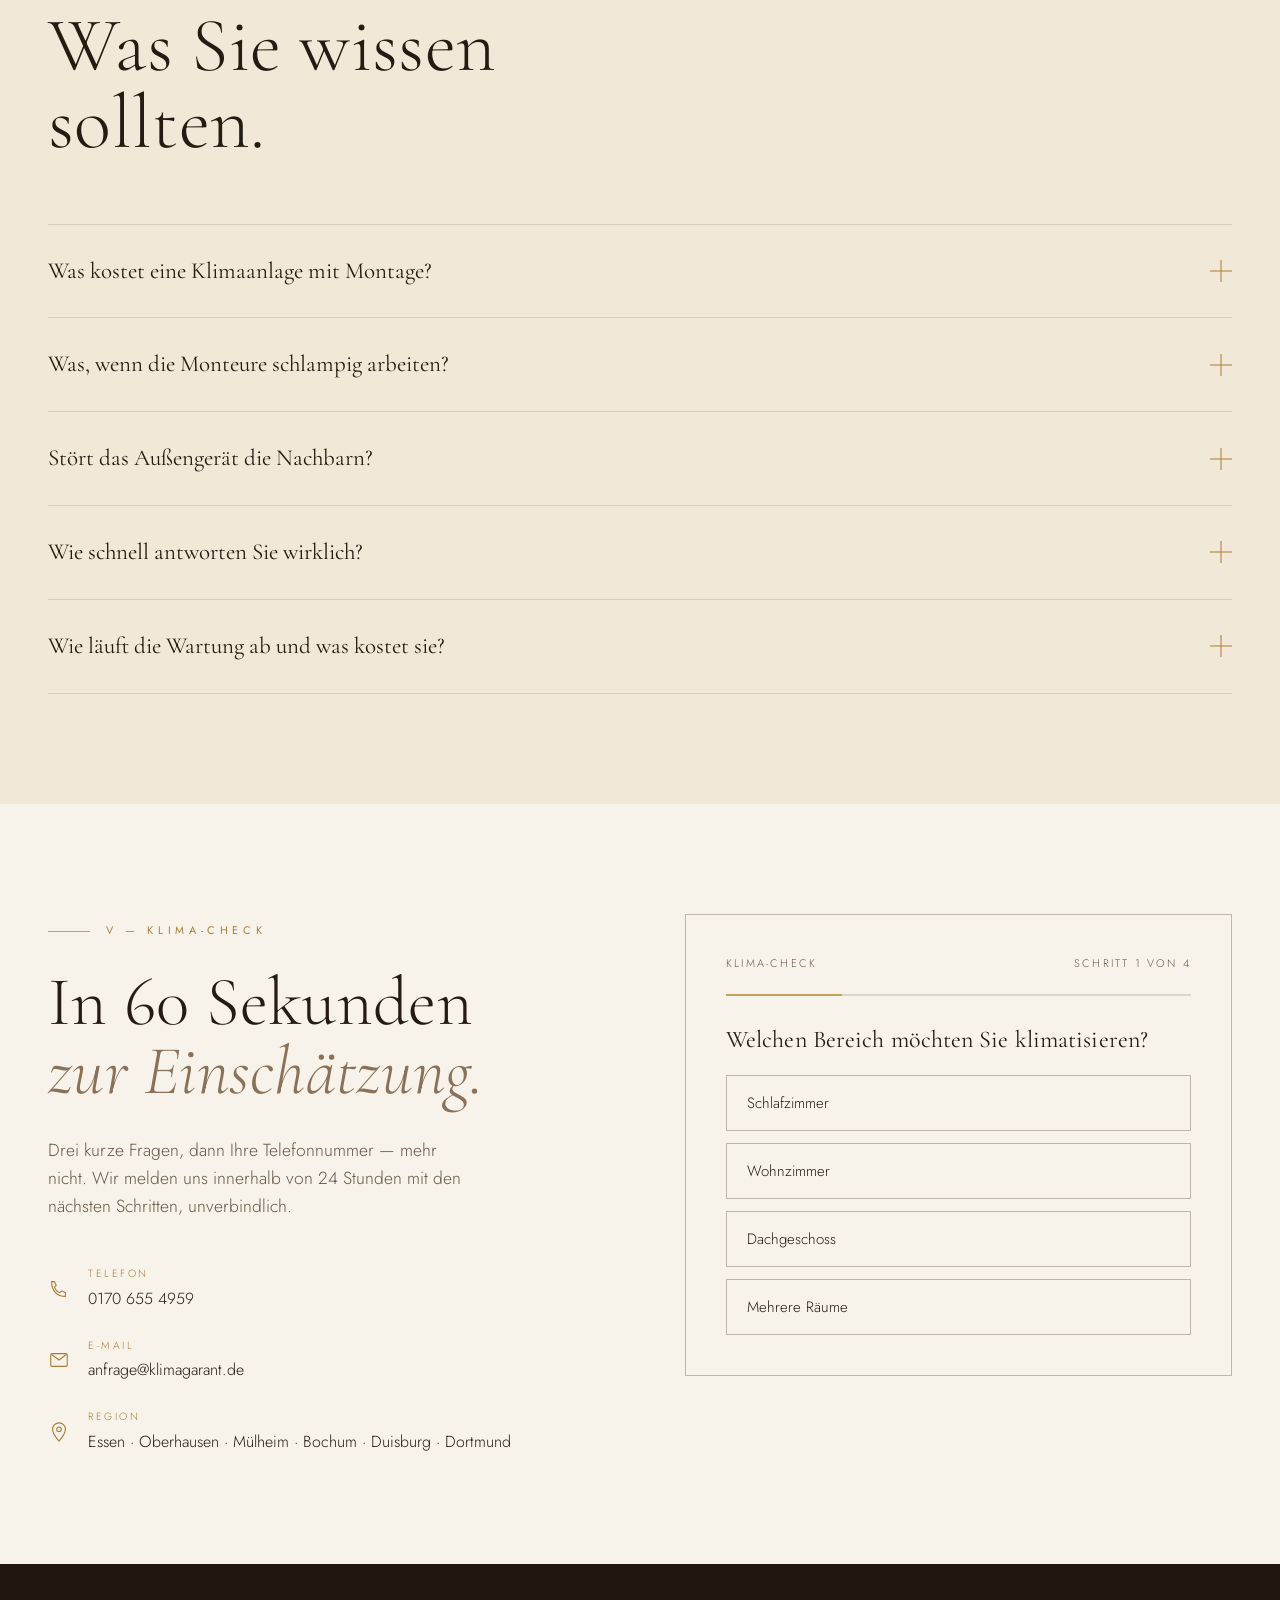
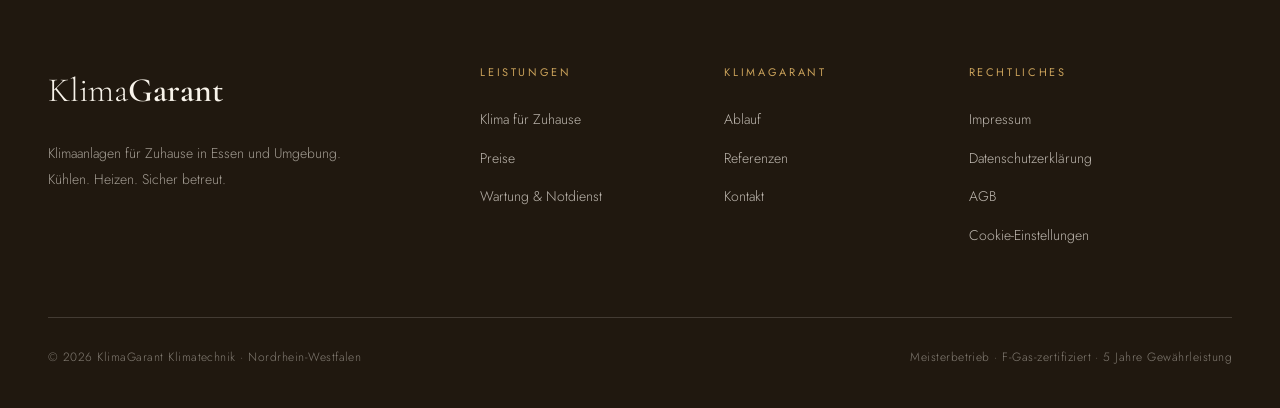
==== commit 53c3502b: "Rebrand KlimaMax -> KlimaGarant, Zuhause-Fokus, Klima-Check-Quiz Vollstaendige Ueberarbeitung: Fokus" ====
--- a/index.html
+++ b/index.html
@@ -3,14 +3,32 @@
 <head>
 <meta charset="UTF-8" />
 <meta name="viewport" content="width=device-width, initial-scale=1.0" />
-<title>KlimaMax — Klimatechnik für Unternehmen und Zuhause in NRW</title>
-<meta name="description" content="KlimaMax — Klimatechnik in NRW. Kühlen. Heizen. Sicher betreut. Vom Serverraum bis zur Praxis: Beratung, Montage und Wartung aus einer Hand." />
-<link rel="icon" href="data:image/svg+xml;utf8,<svg xmlns='http://www.w3.org/2000/svg' viewBox='0 0 64 64'><rect width='64' height='64' rx='14' fill='%23201810'/><text x='50%25' y='50%25' dy='.34em' text-anchor='middle' font-family='Georgia,serif' font-size='29' font-weight='600' fill='%23C9A15A'>KM</text></svg>">
-<meta property="og:title" content="KlimaMax — Klimatechnik für Unternehmen und Zuhause in NRW" />
-<meta property="og:description" content="Kühlen. Heizen. Sicher betreut. Vom Serverraum bis zur Praxis — Beratung, Montage und Wartung aus einer Hand." />
+<title>KlimaGarant — Klimaanlagen für Zuhause in Essen &amp; Umgebung</title>
+<meta name="description" content="KlimaGarant — Klimaanlagen für Zuhause in Essen, Oberhausen, Mülheim, Bochum und Duisburg. Persönliche Beratung vor Ort, transparentes Angebot, saubere Montage." />
+<link rel="icon" href="data:image/svg+xml;utf8,<svg xmlns='http://www.w3.org/2000/svg' viewBox='0 0 64 64'><rect width='64' height='64' rx='14' fill='%23201810'/><text x='50%25' y='50%25' dy='.34em' text-anchor='middle' font-family='Georgia,serif' font-size='27' font-weight='600' fill='%23C9A15A'>KG</text></svg>">
+<meta property="og:title" content="KlimaGarant — Klimaanlagen für Zuhause in Essen &amp; Umgebung" />
+<meta property="og:description" content="Endlich wieder angenehm schlafen. Persönliche Beratung vor Ort, transparentes Angebot, saubere Montage — für Schlafzimmer, Wohnzimmer und Dachgeschoss." />
 <meta property="og:type" content="website" />
-<meta property="og:image" content="https://klimamax.vercel.app/images/hero.jpg" />
+<meta property="og:image" content="https://klimagarant.vercel.app/images/team-montage.jpg" />
 <meta name="twitter:card" content="summary_large_image" />
+<!-- TODO vor Livegang: echte Firmendaten eintragen (Adresse, Tel, USt-IdNr., Handwerkskammer-Nr.) -->
+<script type="application/ld+json">
+{
+  "@context": "https://schema.org",
+  "@type": "HVACBusiness",
+  "name": "KlimaGarant Klimatechnik",
+  "description": "Klimaanlagen für Zuhause in Essen und Umgebung. Persönliche Beratung vor Ort, Planung, Montage und Wartung aus einer Hand.",
+  "areaServed": ["Essen", "Oberhausen", "Mülheim an der Ruhr", "Bochum", "Duisburg", "Dortmund", "Nordrhein-Westfalen"],
+  "telephone": "+49-170-6554959",
+  "email": "anfrage@klimagarant.de",
+  "address": {
+    "@type": "PostalAddress",
+    "addressRegion": "Nordrhein-Westfalen",
+    "addressCountry": "DE"
+  },
+  "priceRange": "€€-€€€"
+}
+</script>
 <link rel="preconnect" href="https://fonts.googleapis.com">
 <link rel="preconnect" href="https://fonts.gstatic.com" crossorigin>
 <link href="https://fonts.googleapis.com/css2?family=Cormorant+Garamond:ital,wght@0,300;0,400;0,500;0,600;1,300;1,400;1,500&family=Jost:wght@200;300;400;500&display=swap" rel="stylesheet">
@@ -103,7 +121,7 @@
 .hero-trust .ht-stars{color:var(--brass);letter-spacing:.12em;font-size:12px}
 .hero-right{position:relative;overflow:hidden;background:linear-gradient(150deg,#5a4630,#241a10)}
 .hero-photo{position:absolute;inset:0}
-.hero-photo.has-img{background:url('images/hero.jpg') center 30%/cover no-repeat}
+.hero-photo.has-img{background:url('images/team-montage.jpg') center 22%/cover no-repeat}
 .hero-right::after{content:"";position:absolute;inset:0;z-index:2;pointer-events:none;background:
   linear-gradient(90deg,var(--espresso) 0%,rgba(32,24,15,.35) 8%,rgba(32,24,15,0) 20%),
   linear-gradient(180deg,rgba(22,16,10,.5) 0%,rgba(22,16,10,0) 18%),
@@ -186,6 +204,35 @@
 .stat:hover{background:var(--espresso-2)}
 .stat .n{font-family:var(--serif);font-size:64px;color:var(--brass);line-height:1;margin-bottom:14px;font-weight:300}
 .stat .l{font-size:12px;letter-spacing:.1em;color:rgba(248,243,234,.6);text-transform:uppercase}
+.stats.light{background:var(--line);border-color:var(--line)}
+.stats.light .stat{background:var(--paper)}
+.stats.light .stat .n{color:var(--brass-deep);font-size:40px}
+.stats.light .stat .l{color:var(--ink-soft)}
+
+/* ---- ERKENNEN (Selbstidentifikation) ---- */
+.erkennen{background:var(--paper)}
+.id-grid{display:grid;grid-template-columns:repeat(4,1fr);gap:0;margin-top:20px}
+.id-card{padding:0 34px;border-left:1px solid var(--line)}
+.id-card:first-child{padding-left:0;border-left:0}
+.id-card .idn{display:block;font-size:10.5px;letter-spacing:.2em;text-transform:uppercase;color:var(--brass-deep);margin-bottom:18px}
+.id-card .idq{font-family:var(--serif);font-style:italic;font-size:18.5px;color:var(--ink);line-height:1.55}
+
+/* ---- PREISE ---- */
+.preise{background:var(--cream)}
+.preise-grid{display:grid;grid-template-columns:repeat(3,1fr);gap:1px;background:var(--line-light);border:1px solid var(--line-light);margin-top:24px}
+.pcard{background:var(--paper);padding:48px 40px}
+.pcard.highlight{background:var(--espresso);color:var(--paper)}
+.pcard .ptag{display:inline-block;font-size:10px;letter-spacing:.2em;text-transform:uppercase;color:var(--brass-deep);border:1px solid var(--brass-deep);padding:5px 14px;margin-bottom:26px}
+.pcard.highlight .ptag{color:var(--brass);border-color:var(--brass)}
+.pcard h4{font-family:var(--serif);font-size:26px;font-weight:400;margin-bottom:10px;color:inherit}
+.pcard .pprice{font-family:var(--serif);font-size:42px;color:var(--brass-deep);margin-bottom:18px;line-height:1}
+.pcard.highlight .pprice{color:var(--brass)}
+.pcard p{font-size:14.5px;color:var(--ink-soft);line-height:1.7}
+.pcard.highlight p{color:rgba(248,243,234,.75)}
+.pcard ul{margin-top:18px;padding-left:0;list-style:none;font-size:13.5px;color:var(--ink-soft)}
+.pcard.highlight ul{color:rgba(248,243,234,.7)}
+.pcard ul li{padding:8px 0;border-top:1px solid var(--line)}
+.pcard.highlight ul li{border-top:1px solid var(--line-light)}
 
 /* ---- WARUM ---- */
 .warum{background:var(--paper)}
@@ -218,6 +265,19 @@
 .ref-card .who{font-size:12px;letter-spacing:.12em;color:var(--brass-deep);text-transform:uppercase}
 .logos{display:flex;justify-content:center;gap:70px;flex-wrap:wrap;margin-top:80px;opacity:.45}
 .logos span{font-family:var(--serif);font-size:23px;letter-spacing:.06em;color:var(--mocha)}
+
+/* ---- FAQ ---- */
+.faq-list{display:flex;flex-direction:column}
+.faq-item{border-top:1px solid var(--line);padding:28px 0}
+.faq-item:last-child{border-bottom:1px solid var(--line)}
+.faq-item summary{display:flex;align-items:center;justify-content:space-between;gap:24px;cursor:pointer;list-style:none;font-family:var(--serif);font-size:23px;color:var(--ink);font-weight:400}
+.faq-item summary::-webkit-details-marker{display:none}
+.faq-item .faq-plus{position:relative;width:22px;height:22px;flex-shrink:0}
+.faq-item .faq-plus::before,.faq-item .faq-plus::after{content:"";position:absolute;background:var(--brass-deep);transition:transform .35s ease}
+.faq-item .faq-plus::before{left:0;top:50%;width:100%;height:1px;transform:translateY(-50%)}
+.faq-item .faq-plus::after{left:50%;top:0;width:1px;height:100%;transform:translateX(-50%)}
+.faq-item[open] .faq-plus::after{transform:translateX(-50%) scaleY(0)}
+.faq-item p{font-size:15.5px;color:var(--ink-soft);max-width:680px;margin-top:18px;line-height:1.75}
 
 /* ---- FÖRDERUNG ---- */
 .foerder{background:linear-gradient(120deg,var(--mocha),var(--taupe));color:var(--paper);text-align:center;position:relative;overflow:hidden}
@@ -244,6 +304,32 @@
 .consent input{margin-top:4px}
 .hp{position:absolute;left:-9999px}
 
+/* ---- KLIMA-CHECK QUIZ ---- */
+.quiz{border:1px solid var(--line-2);padding:40px}
+.quiz-progress{display:flex;justify-content:space-between;align-items:center;margin-bottom:22px;font-size:11px;letter-spacing:.2em;text-transform:uppercase;color:var(--ink-soft)}
+.quiz-bar{position:relative;height:2px;background:var(--line);margin-bottom:32px;overflow:hidden}
+.quiz-bar-fill{position:absolute;left:0;top:0;bottom:0;background:var(--brass);transition:width .5s cubic-bezier(.2,.7,.2,1)}
+.qstep{display:none}
+.qstep.active{display:block;animation:heroFade .4s ease both}
+.qstep h4{font-family:var(--serif);font-size:24px;font-weight:400;margin-bottom:22px;color:var(--ink)}
+.qopts{display:flex;flex-direction:column;gap:12px}
+.qopt{display:flex;align-items:center;justify-content:space-between;width:100%;padding:16px 20px;border:1px solid var(--line-2);background:transparent;font-family:var(--sans);font-size:15px;font-weight:300;color:var(--ink);cursor:pointer;text-align:left;transition:border .3s,background .3s}
+.qopt:hover{border-color:var(--brass)}
+.qopt.sel{border-color:var(--brass);background:var(--cream-2)}
+.qopt svg{width:16px;height:16px;stroke:var(--brass-deep);flex-shrink:0;opacity:0;transition:opacity .3s}
+.qopt.sel svg{opacity:1}
+.qsum{font-size:13px;color:var(--ink-soft);margin-bottom:24px;padding-bottom:20px;border-bottom:1px solid var(--line);min-height:1px}
+.qsum b{color:var(--brass-deep);font-weight:400}
+.qback{font-size:11px;letter-spacing:.18em;text-transform:uppercase;color:var(--ink-soft);margin-top:22px;cursor:pointer;background:none;border:0;padding:0}
+.qback:hover{color:var(--brass-deep)}
+@media(max-width:560px){.quiz{padding:28px 22px}}
+
+/* ---- WHATSAPP FLOAT ---- */
+.wa-float{position:fixed;right:28px;bottom:28px;width:58px;height:58px;border-radius:50%;background:#25D366;display:flex;align-items:center;justify-content:center;z-index:150;box-shadow:0 14px 34px -8px rgba(20,40,20,.5);transition:transform .35s ease}
+.wa-float svg{width:28px;height:28px;color:#fff}
+.wa-float:hover{transform:scale(1.08)}
+@media(max-width:560px){.wa-float{right:18px;bottom:18px;width:52px;height:52px}.wa-float svg{width:25px;height:25px}}
+
 /* ---- FOOTER ---- */
 footer{background:var(--espresso);color:var(--paper);padding:100px 0 40px}
 .foot-grid{display:grid;grid-template-columns:2fr 1fr 1fr 1.4fr;gap:56px;padding-bottom:70px;border-bottom:1px solid var(--line-light)}
@@ -271,6 +357,10 @@
 .citem .cn{font-family:var(--serif);font-style:italic;font-size:36px;color:var(--brass-deep);line-height:1}
 .citem h4{font-family:var(--serif);font-size:27px;font-weight:400;margin-bottom:7px;color:var(--ink)}
 .citem p{font-size:15px;color:var(--ink-soft)}
+.comfort-img{position:relative;aspect-ratio:4/5;background:linear-gradient(150deg,#5a4630,#2a2015);overflow:hidden;box-shadow:0 40px 90px -30px rgba(36,28,19,.4)}
+.comfort-img.has-img{background:url('images/zuhause-schlafzimmer.jpg') center/cover}
+.comfort-cap{position:absolute;left:24px;bottom:22px;z-index:2;font-size:10.5px;letter-spacing:.24em;text-transform:uppercase;color:var(--paper)}
+.comfort-img::after{content:"";position:absolute;inset:0;background:linear-gradient(0deg,rgba(22,16,10,.55),transparent 40%)}
 
 /* ---- TECH PANEL (photo 2 in beach) ---- */
 .tech-img{aspect-ratio:16/11;background:url('images/aussen.jpg') center/cover;position:relative;overflow:hidden;margin-bottom:1px;border:1px solid var(--line-light);filter:grayscale(.55) contrast(1.06) brightness(.92)}
@@ -278,7 +368,7 @@
 .tech-cap{position:absolute;left:22px;bottom:16px;font-size:10.5px;letter-spacing:.24em;text-transform:uppercase;color:var(--paper);z-index:2}
 
 /* ---- CINEMATIC BAND (photo 1 parallax) ---- */
-.band{position:relative;min-height:58vh;display:flex;align-items:center;justify-content:center;text-align:center;background:url('images/hero.jpg') center 30%/cover no-repeat;overflow:hidden}
+.band{position:relative;min-height:58vh;display:flex;align-items:center;justify-content:center;text-align:center;background:url('images/zuhause-paar-jung.jpg') center 30%/cover no-repeat;overflow:hidden}
 .band::before{content:"";position:absolute;inset:0;background:linear-gradient(rgba(18,12,7,.68),rgba(24,16,9,.8))}
 .band .wrap{position:relative;z-index:2}
 .band .eyebrow{color:var(--brass-lt);justify-content:center;margin-bottom:34px}.band .eyebrow::before{background:var(--brass-lt)}
@@ -320,6 +410,9 @@
   .philo-text{padding-left:0}
   .warum-grid{grid-template-columns:1fr 1fr;gap:44px 0}
   .wcard{border-left:0;padding:0 22px}.wcard:nth-child(odd){padding-left:0}
+  .id-grid{grid-template-columns:1fr 1fr;gap:34px 0}
+  .id-card{border-left:0;padding:0 22px}.id-card:nth-child(odd){padding-left:0}
+  .preise-grid{grid-template-columns:1fr}
   .steps{grid-template-columns:1fr}
   .ref-grid{grid-template-columns:1fr}
   .foot-grid{grid-template-columns:1fr 1fr;gap:44px}
@@ -345,6 +438,8 @@
   .warum-grid{grid-template-columns:1fr 1fr;gap:34px 22px}
   .wcard{padding:0 12px}
   .wcard h4{font-size:22px}
+  .id-grid{grid-template-columns:1fr;gap:28px}
+  .id-card{padding:0}
   .stats .n{font-size:46px}
   .stat{padding:30px 24px}
   .step{padding:34px 28px}
@@ -379,20 +474,26 @@
 </head>
 <body>
 
+<!-- WHATSAPP -->
+<a href="https://wa.me/491706554959?text=Hallo%2C%20ich%20interessiere%20mich%20f%C3%BCr%20eine%20Klimaanlage." class="wa-float" target="_blank" rel="noopener" aria-label="Per WhatsApp anfragen">
+  <svg viewBox="0 0 24 24" fill="currentColor"><path d="M17.5 14.4c-.3-.1-1.7-.8-1.9-.9-.3-.1-.5-.1-.6.1-.2.3-.7.9-.9 1-.2.2-.3.2-.6.1-.9-.4-1.8-1-2.6-1.9-.6-.7-1-1.3-1.3-1.9-.1-.2 0-.4.1-.5.2-.2.4-.4.5-.6.1-.2.1-.4 0-.6-.1-.2-.6-1.4-.8-1.9-.2-.5-.4-.4-.6-.4h-.5c-.2 0-.5.1-.7.3-.2.2-.9.9-.9 2.1 0 1.3.9 2.5 1 2.7.1.2 1.5 2.4 3.7 3.4 2.2 1 2.2.7 2.6.6.4-.1 1.3-.5 1.5-1 .2-.5.2-.9.1-1-.1-.1-.2-.1-.5-.2z"/><path d="M12 2a10 10 0 00-8.5 15.2L2 22l4.9-1.4A10 10 0 1012 2zm0 18a8 8 0 01-4.1-1.1l-.3-.2-3 .9.8-2.9-.2-.3A8 8 0 1112 20z"/></svg>
+</a>
+
 <!-- HEADER -->
 <header id="header">
   <div class="wrap nav">
-    <a href="#top" class="logo"><span class="k">Klima</span><b>Max</b><small>Klimatechnik · NRW</small></a>
+    <a href="#top" class="logo"><span class="k">Klima</span><b>Garant</b><small>Klimatechnik · NRW</small></a>
     <ul class="nav-links">
-      <li><a href="#leistungen">Leistungen</a></li>
-      <li><a href="#serverraum">Serverraum</a></li>
+      <li><a href="#zuhause">Zuhause</a></li>
+      <li><a href="#preise">Preise</a></li>
       <li><a href="#ablauf">Ablauf</a></li>
       <li><a href="#referenzen">Referenzen</a></li>
+      <li><a href="#faq">FAQ</a></li>
       <li><a href="#kontakt">Kontakt</a></li>
     </ul>
     <div class="nav-right">
-      <a href="tel:+49000000000" class="nav-tel">+49 (0) 000 000 000</a>
-      <a href="#kontakt" class="btn" style="padding:14px 28px"><span>Anfrage</span></a>
+      <a href="tel:+491706554959" class="nav-tel">0170 655 4959</a>
+      <a href="#kontakt" class="btn" style="padding:14px 28px"><span>Klima-Check</span></a>
       <button class="burger" id="burger" aria-label="Menü"><span></span><span></span><span></span></button>
     </div>
   </div>
@@ -400,19 +501,19 @@
 
 <div class="mmenu" id="mmenu">
   <button class="close" id="mclose" aria-label="Schließen">&times;</button>
-  <a href="#leistungen">Leistungen</a><a href="#serverraum">Serverraum</a><a href="#ablauf">Ablauf</a><a href="#referenzen">Referenzen</a><a href="#kontakt">Kontakt</a>
+  <a href="#zuhause">Zuhause</a><a href="#preise">Preise</a><a href="#ablauf">Ablauf</a><a href="#referenzen">Referenzen</a><a href="#faq">FAQ</a><a href="#kontakt">Kontakt</a>
 </div>
 
 <!-- HERO -->
 <section class="hero" id="top">
   <div class="hero-left">
     <div class="hero-left-inner">
-      <span class="eyebrow">Klimatechnik für Unternehmen &amp; Zuhause</span>
-      <h1>Kühlen. Heizen.<br><span class="serif-i">Sicher betreut.</span></h1>
-      <p class="lead">Vom Serverraum bis zur Praxis — Beratung, Montage und Wartung aus einer Hand. In ganz Nordrhein-Westfalen.</p>
+      <span class="eyebrow">Klimaanlagen für Zuhause · Essen &amp; Umgebung</span>
+      <h1>Endlich wieder<br><span class="serif-i">durchschlafen.</span></h1>
+      <p class="lead">Schlafzimmer, Dachgeschoss oder Wohnzimmer — wir planen, montieren und betreuen Ihre Klimaanlage persönlich. Festpreis vorab, keine Überraschungen danach.</p>
       <div class="hero-cta">
-        <a href="#kontakt" class="btn"><span>Kostenlose Vor-Ort-Analyse</span></a>
-        <a href="#referenzen" class="link-under" style="color:var(--paper);border-color:var(--brass)">Referenzen ansehen</a>
+        <a href="#kontakt" class="btn"><span>Jetzt Klima-Check starten</span></a>
+        <a href="#referenzen" class="link-under" style="color:var(--paper);border-color:var(--brass)">Beispiele ansehen</a>
       </div>
       <div class="hero-trust">
         <span class="ht-stars">★★★★★</span>
@@ -424,7 +525,7 @@
   </div>
   <div class="hero-right">
     <div class="hero-photo" id="heroPhoto"></div>
-    <div class="hero-cap">LG DUAL Inverter · Wohnraum, NRW</div>
+    <div class="hero-cap">Daikin · Fachgerechte Außenmontage</div>
   </div>
 </section>
 
@@ -435,7 +536,7 @@
   <div class="wrap">
     <span class="brands-label">Markentechnik führender Hersteller</span>
     <div class="brands-list">
-      <span>Daikin</span><span>Mitsubishi Electric</span><span>Panasonic</span><span>LG</span><span>Bosch</span>
+      <span>Daikin</span><span>Haier</span><span>Mitsubishi Electric</span><span>Panasonic</span><span>LG</span>
     </div>
   </div>
 </div>
@@ -457,79 +558,96 @@
         <div class="philo-slogan">Kühlen · Heizen</div>
       </div>
       <div class="philo-badge">
-        <span style="position:relative;z-index:2">K<b>M</b></span>
-        <svg class="ring" viewBox="0 0 150 150"><defs><path id="cp" d="M75,75 m-58,0 a58,58 0 1,1 116,0 a58,58 0 1,1 -116,0"/></defs><text><textPath href="#cp" startOffset="0%">· Klimatechnik · NRW · Meisterbetrieb ·</textPath></text></svg>
+        <span style="position:relative;z-index:2">K<b>G</b></span>
+        <svg class="ring" viewBox="0 0 150 150"><defs><path id="cp" d="M75,75 m-58,0 a58,58 0 1,1 116,0 a58,58 0 1,1 -116,0"/></defs><text><textPath href="#cp" startOffset="0%">· Klimatechnik · NRW · Festpreis ·</textPath></text></svg>
       </div>
     </div>
     <div class="philo-text reveal d1">
       <span class="eyebrow">I — Unsere Philosophie</span>
       <h2>Nicht das Gerät.<br><span class="serif-i">Das Ergebnis.</span></h2>
-      <p class="big">„Überhitzte Räume kosten Geld — Ausfall von Technik, unzufriedene Kunden, ab 30 °C gesetzliche Pflichten.“</p>
-      <p>Wir verkaufen keine Klimaanlage. Wir schaffen stabile Temperaturen — wirtschaftlich, rechtssicher und nachvollziehbar. Von der ersten Analyse über die fachgerechte Montage bis zur laufenden Wartung.</p>
-      <p>Ein Ansprechpartner. Verbindliche Termine. Ruhig, präzise, zuverlässig — so, wie gute Technik sein sollte.</p>
-      <div style="margin-top:38px"><a href="#leistungen" class="link-under">Leistungen entdecken</a></div>
-    </div>
-  </div>
-</section>
-
-<!-- LEISTUNGEN -->
-<section class="leist pad" id="leistungen">
+      <p class="big">„Niemand ist verpflichtet, Ihre Nächte kühler zu machen — außer Sie selbst.“</p>
+      <p>Wir fangen nicht beim Gerät an. Wir fangen bei der Nacht an, in der Sie zuletzt schlecht geschlafen haben — und überlegen von dort aus, welcher Raum, welche Lösung und welcher Aufwand wirklich nötig sind.</p>
+      <p>Ein Ansprechpartner. Verbindliche Termine. Und niemand, der Ihnen verkauft, was Sie nicht brauchen.</p>
+      <div style="margin-top:38px"><a href="#zuhause" class="link-under">Kennen Sie das?</a></div>
+    </div>
+  </div>
+</section>
+
+<!-- ERKENNEN (Selbstidentifikation) -->
+<section class="erkennen pad-sm" id="zuhause">
   <div class="wrap">
-    <div class="shead reveal"><span class="eyebrow">II — Leistungen</span><h2 class="title">Alles aus<br>einer Hand.</h2><p>Planung, Installation und Betreuung — für Unternehmen und private Auftraggeber in ganz Nordrhein-Westfalen.</p></div>
-    <div class="reveal">
-      <div class="lrow">
-        <div class="lnum">01</div>
-        <div><span class="tag">B2B</span><h3>Für Unternehmen</h3></div>
-        <p class="ldesc">Büros, Gewerbe, Filialketten und Hausverwaltungen — zuverlässige Klimatisierung mit Wartungsvertrag und festem Ansprechpartner.</p>
-        <div class="arr"><svg viewBox="0 0 24 24" fill="none"><path d="M5 12h14M13 6l6 6-6 6" stroke-width="1.4"/></svg></div>
-      </div>
-      <div class="lrow">
-        <div class="lnum">02</div>
-        <div><span class="tag">Kritische Infrastruktur</span><h3>Serverraum &amp; Technik</h3></div>
-        <p class="ldesc">Präzisionsklima für Serverräume und Schaltschränke — mit Redundanz, Monitoring und Notdienst. Damit Technik nie überhitzt.</p>
-        <div class="arr"><svg viewBox="0 0 24 24" fill="none"><path d="M5 12h14M13 6l6 6-6 6" stroke-width="1.4"/></svg></div>
-      </div>
-      <div class="lrow">
-        <div class="lnum">03</div>
-        <div><span class="tag">Gesundheit &amp; Komfort</span><h3>Praxen &amp; Büros</h3></div>
-        <p class="ldesc">Leise, hygienische Raumluft für Arztpraxen, Kanzleien und Büros — angenehmes Klima, das Patienten und Mitarbeiter spüren.</p>
-        <div class="arr"><svg viewBox="0 0 24 24" fill="none"><path d="M5 12h14M13 6l6 6-6 6" stroke-width="1.4"/></svg></div>
-      </div>
-      <div class="lrow">
-        <div class="lnum">04</div>
-        <div><span class="tag">B2C · Förderfähig</span><h3>Klima für Zuhause</h3></div>
-        <p class="ldesc">Kühlen im Sommer, Heizen im Winter — als Luft-Luft-Wärmepumpe mit möglicher Förderung. Sauber montiert, angenehm leise.</p>
-        <div class="arr"><svg viewBox="0 0 24 24" fill="none"><path d="M5 12h14M13 6l6 6-6 6" stroke-width="1.4"/></svg></div>
-      </div>
-      <div class="lrow">
-        <div class="lnum">05</div>
-        <div><span class="tag">Service</span><h3>Wartung &amp; Notdienst</h3></div>
-        <p class="ldesc">Wartungsverträge in drei Stufen, Dichtigkeitsprüfung nach F-Gas und ein Sommer-Notdienst, der reagiert, wenn es zählt.</p>
-        <div class="arr"><svg viewBox="0 0 24 24" fill="none"><path d="M5 12h14M13 6l6 6-6 6" stroke-width="1.4"/></svg></div>
-      </div>
-    </div>
-  </div>
-</section>
-
-<!-- BEACHHEAD -->
-<section class="beach pad" id="serverraum">
-  <div class="beach-img"></div>
-  <div class="wrap beach-grid">
-    <div class="reveal">
-      <span class="eyebrow">III — Kritische Infrastruktur</span>
-      <h2>Wenn Ausfall<br>keine Option ist.</h2>
-      <p>Serverräume, Schaltschränke und Technikräume kühlen wir mit Präzisionsklima, Redundanz und permanentem Monitoring. Überhitzung bedeutet Stillstand — und Stillstand bedeutet Kosten.</p>
-      <div class="beach-quote">„Die Frage ist nicht, ob jedes Jahr heißer wird — sondern ob Ihre Technik darauf vorbereitet ist.“</div>
-      <p style="margin-bottom:36px">Rechtssicher nach ASR A3.5, dokumentiert nach F-Gas-Verordnung, betreut über einen Wartungsvertrag mit klaren Reaktionszeiten.</p>
-      <a href="#kontakt" class="btn"><span>Serverraum-Analyse anfragen</span></a>
+    <div class="shead reveal"><span class="eyebrow sole">Zuhause &amp; Komfort</span><h2 class="title">Kennen Sie<br>das?</h2></div>
+    <div class="id-grid reveal">
+      <div class="id-card"><span class="idn">Dachgeschoss</span><p class="idq">„Oben wird es im Sommer unerträglich heiß — in schlechten Nächten zeigt das Thermometer im Kinderzimmer auch mal 40 Grad.“</p></div>
+      <div class="id-card"><span class="idn">Schlafzimmer</span><p class="idq">„Ich möchte nachts endlich wieder durchschlafen, ohne Ventilator oder lautes mobiles Klimagerät.“</p></div>
+      <div class="id-card"><span class="idn">Wohnzimmer</span><p class="idq">„Am Nachmittag heizt sich das Wohnzimmer auf. Wir möchten uns zu Hause wieder wohlfühlen.“</p></div>
+      <div class="id-card"><span class="idn">Mehrere Räume</span><p class="idq">„Wir möchten mehrere Zimmer kühlen, aber möglichst wenig Außengeräte an der Fassade haben.“</p></div>
+    </div>
+  </div>
+</section>
+
+<!-- COMFORT (Zuhause) -->
+<section class="comfort pad">
+  <div class="wrap comfort-grid2">
+    <div class="comfort-imgwrap reveal">
+      <div class="comfort-img" id="comfortImg">
+        <div class="comfort-cap">Schlafzimmer · Angenehme Temperatur</div>
+      </div>
     </div>
     <div class="reveal d1">
-      <div class="tech-img"><div class="tech-cap">Außengeräte · Fachgerechte Montage</div></div>
-      <div class="stats">
-        <div class="stat"><div class="n">24/7</div><div class="l">Monitoring &amp; Notdienst</div></div>
-        <div class="stat"><div class="n">&lt;24h</div><div class="l">Reaktionszeit</div></div>
-        <div class="stat"><div class="n">26°</div><div class="l">ASR A3.5 Schwelle</div></div>
-        <div class="stat"><div class="n">100%</div><div class="l">Dokumentiert &amp; geprüft</div></div>
+      <span class="eyebrow sole">Das Ergebnis</span>
+      <h2 class="ctitle">Ein Zuhause,<br><span class="serif-i">das atmet.</span></h2>
+      <p class="cintro">23 Uhr, draußen wird es endlich kühler — nur bei Ihnen nicht. Im Schnitt verlieren wir in Deutschland 56 Stunden Schlaf pro Jahr an zu warme Nächte. Ihr Vermieter ist rechtlich meist nicht verpflichtet, daran etwas zu ändern — die Entscheidung liegt bei Ihnen.</p>
+      <div class="stats light" style="margin-top:30px">
+        <div class="stat"><div class="n">56 Std.</div><div class="l">Verlorener Schlaf pro Jahr, Ø Deutschland</div></div>
+        <div class="stat"><div class="n">60%</div><div class="l">Haushalte ohne wirksamen Hitzeschutz</div></div>
+      </div>
+      <div class="clist" style="margin-top:30px">
+        <div class="citem"><div class="cn">01</div><div><h4>Angenehm schlafen</h4><p>Die richtige Temperatur im Schlafzimmer, die ganze Nacht — kein Ventilator, kein offenes Fenster mit Straßenlärm.</p></div></div>
+        <div class="citem"><div class="cn">02</div><div><h4>Leise nach TA Lärm</h4><p>Außengeräte so platziert und gewählt, dass Nachbarn und Nachtruhe kein Thema werden.</p></div></div>
+        <div class="citem"><div class="cn">03</div><div><h4>Ehrlich kalkuliert</h4><p>Ab 1.990&nbsp;€ für den einfachsten Fall, transparent geprüft für alles andere — siehe unten.</p></div></div>
+      </div>
+    </div>
+  </div>
+</section>
+
+<!-- PREISE -->
+<section class="preise pad-sm" id="preise">
+  <div class="wrap">
+    <div class="shead reveal"><span class="eyebrow sole">Transparente Preise</span><h2 class="title">Ehrlich kalkuliert.<br>Keine Überraschungen.</h2><p>Ein Fall ist wirklich einfach und hat einen festen Preis. Alles andere hängt von Ihrem Objekt ab — wir sagen das offen, statt eine Zahl zu erfinden, die später nicht stimmt.</p></div>
+    <div class="preise-grid reveal">
+      <div class="pcard highlight">
+        <span class="ptag">Festpreis</span>
+        <h4>1 Raum · Single-Split</h4>
+        <div class="pprice">ab 1.990&nbsp;€</div>
+        <p>Haier-Gerät, Standardmontage, Leitungslänge bis 3&nbsp;m — Inbetriebnahme und Einweisung inklusive.</p>
+        <ul>
+          <li>Innen- &amp; Außengerät</li>
+          <li>Montage &amp; Inbetriebnahme</li>
+          <li>Keine versteckten Kosten</li>
+        </ul>
+      </div>
+      <div class="pcard">
+        <span class="ptag">Individuell</span>
+        <h4>2 Räume · Multi-Split</h4>
+        <div class="pprice">Auf Anfrage</div>
+        <p>Abhängig von Raumaufteilung und Leitungswegen — wir rechnen es für Sie durch, bevor Sie sich entscheiden.</p>
+        <ul>
+          <li>Zwei Innengeräte</li>
+          <li>Gemeinsames Außengerät möglich</li>
+          <li>Festpreis nach Vor-Ort-Prüfung</li>
+        </ul>
+      </div>
+      <div class="pcard">
+        <span class="ptag">Individuell</span>
+        <h4>3+ Räume · Maßlösung</h4>
+        <div class="pprice">Auf Anfrage</div>
+        <p>Jedes größere Projekt ist anders — Gerätewahl, Trassen und Montageaufwand bestimmen wir gemeinsam mit Ihnen vor Ort.</p>
+        <ul>
+          <li>Individuelle Planung</li>
+          <li>Passende Gerätekombination</li>
+          <li>Festpreis nach Vor-Ort-Prüfung</li>
+        </ul>
       </div>
     </div>
   </div>
@@ -538,12 +656,12 @@
 <!-- WARUM -->
 <section class="warum pad-sm">
   <div class="wrap">
-    <div class="shead reveal"><span class="eyebrow">IV — Warum KlimaMax</span><h2 class="title">Gute Gründe.<br>Ein Standard.</h2></div>
+    <div class="shead reveal"><span class="eyebrow">II — Warum KlimaGarant</span><h2 class="title">Wir schauen<br>genauer hin.</h2><p>Bevor wir Ihnen etwas anbieten.</p></div>
     <div class="warum-grid reveal">
-      <div class="wcard"><div class="wn">01</div><svg viewBox="0 0 24 24" fill="none"><circle cx="12" cy="12" r="9" stroke-width="1"/><path d="M12 7v5l3 2" stroke-width="1"/></svg><h4>Reaktion in 24 h</h4><p>Schnelle Rückmeldung und Sommer-Notdienst — wenn Hitze zum Problem wird, sind wir da.</p></div>
-      <div class="wcard"><div class="wn">02</div><svg viewBox="0 0 24 24" fill="none"><path d="M12 3l7 4v5c0 5-3 8-7 9-4-1-7-4-7-9V7l7-4z" stroke-width="1"/><path d="M9 12l2 2 4-4" stroke-width="1.2"/></svg><h4>Rechtssicher</h4><p>ASR A3.5, TA-Lärm-Nachweis und WEG-Vorlagen — sauber dokumentiert, nachvollziehbar begründet.</p></div>
-      <div class="wcard"><div class="wn">03</div><svg viewBox="0 0 24 24" fill="none"><path d="M12 2a5 5 0 015 5c0 3-5 8-5 8s-5-5-5-8a5 5 0 015-5z" stroke-width="1"/><path d="M5 20h14" stroke-width="1"/></svg><h4>Alles aus einer Hand</h4><p>Ein Ansprechpartner von der Planung bis zur Wartung. Keine Schnittstellen, keine Ausreden.</p></div>
-      <div class="wcard"><div class="wn">04</div><svg viewBox="0 0 24 24" fill="none"><path d="M12 15a4 4 0 100-8 4 4 0 000 8z" stroke-width="1"/><path d="M12 15v6M9 21h6" stroke-width="1"/><path d="M5 8l1-3h12l1 3" stroke-width="1"/></svg><h4>Meisterbetrieb</h4><p>Fachgerechte Ausführung, geprüfte Qualität und 5 Jahre Gewährleistung auf unsere Arbeit.</p></div>
+      <div class="wcard"><div class="wn">01</div><svg viewBox="0 0 24 24" fill="none"><path d="M12 21c-4-3-8-6.5-8-11a5 5 0 0110-1 5 5 0 0110 1c0 4.5-4 8-8 11-1 .7-2 .7-4 0z" stroke-width="1"/></svg><h4>Persönliche Besichtigung</h4><p>Wir schauen uns Ihre Räume und die Einbaumöglichkeiten direkt vor Ort an — nicht am Telefon geschätzt.</p></div>
+      <div class="wcard"><div class="wn">02</div><svg viewBox="0 0 24 24" fill="none"><path d="M4 19V9l8-5 8 5v10M9 19v-6h6v6" stroke-width="1"/></svg><h4>Technische Planung</h4><p>Geräteposition, Leitungsführung, Kondensat und Stromversorgung sind vorab durchdacht — nicht während der Montage improvisiert.</p></div>
+      <div class="wcard"><div class="wn">03</div><svg viewBox="0 0 24 24" fill="none"><path d="M6 4h9l3 3v13H6z" stroke-width="1"/><path d="M9 11h6M9 15h6" stroke-width="1"/></svg><h4>Transparentes Angebot</h4><p>Sie sehen vorher, welche Geräte und Leistungen für Ihr Projekt vorgesehen sind — und was das kostet.</p></div>
+      <div class="wcard"><div class="wn">04</div><svg viewBox="0 0 24 24" fill="none"><path d="M4 5c0 9 6 15 15 15v-4l-4-2-2 2c-3-1-5-3-6-6l2-2-2-4H4z" stroke-width="1"/></svg><h4>Wir gehen ans Telefon</h4><p>Schnelle Rückmeldung statt Funkstille — plus Wartung und Sommer-Notdienst, wenn es drauf ankommt.</p></div>
     </div>
   </div>
 </section>
@@ -551,11 +669,11 @@
 <!-- ABLAUF -->
 <section class="ablauf pad" id="ablauf">
   <div class="wrap">
-    <div class="shead reveal"><span class="eyebrow">V — Ablauf</span><h2 class="title">In sechs Schritten<br>zum Ziel.</h2></div>
+    <div class="shead reveal"><span class="eyebrow">III — Ablauf</span><h2 class="title">In sechs Schritten<br>zum Ziel.</h2></div>
     <div class="steps reveal">
-      <div class="step"><div class="sn">Schritt 01</div><h4>Erstgespräch</h4><p>Wir hören zu, verstehen Ihre Räume und Ihre Anforderungen — ohne Verkaufsdruck.</p></div>
+      <div class="step"><div class="sn">Schritt 01</div><h4>Klima-Check</h4><p>Drei kurze Fragen zu Ihren Räumen — Sie wissen sofort, worum es geht, wir auch.</p></div>
       <div class="step"><div class="sn">Schritt 02</div><h4>Vor-Ort-Termin</h4><p>Bestandsaufnahme und Kühllastberechnung. Die technische Prüfung ersetzt Pauschalannahmen.</p></div>
-      <div class="step"><div class="sn">Schritt 03</div><h4>Angebot</h4><p>Drei nachvollziehbare Varianten — Basis, Optimal, Premium. Klar kalkuliert, verbindlich.</p></div>
+      <div class="step"><div class="sn">Schritt 03</div><h4>Angebot</h4><p>Passend zu 1, 2 oder mehreren Räumen — klar kalkuliert, verbindlich, siehe Preise oben.</p></div>
       <div class="step"><div class="sn">Schritt 04</div><h4>Montage</h4><p>Fachgerecht, sauber und termintreu — durch unser eigenes, geschultes Team.</p></div>
       <div class="step"><div class="sn">Schritt 05</div><h4>Abnahme</h4><p>Inbetriebnahme, Einweisung und vollständige Dokumentation nach Norm.</p></div>
       <div class="step"><div class="sn">Schritt 06</div><h4>Wartung</h4><p>Laufende Betreuung, Monitoring und Notdienst — damit Ihre Anlage dauerhaft läuft.</p></div>
@@ -568,57 +686,128 @@
   <div class="wrap">
     <span class="eyebrow sole">Unser Versprechen</span>
     <div class="q">„Wir verkaufen keine Klimaanlage.<br>Wir schaffen ein Klima, auf das Sie sich verlassen können.“</div>
-    <div class="src">KlimaMax · Klimatechnik NRW</div>
+    <div class="src">KlimaGarant · Klimatechnik NRW</div>
   </div>
 </section>
 
 <!-- REFERENZEN -->
 <section class="refs pad" id="referenzen">
   <div class="wrap">
-    <div class="shead center reveal"><span class="eyebrow sole">VI — Referenzen</span><h2 class="title">Vertrauen, das <span class="serif-i">wächst.</span></h2></div>
+    <div class="shead center reveal"><span class="eyebrow sole">IV — Referenzen</span><h2 class="title">Vertrauen, das <span class="serif-i">wächst.</span></h2></div>
     <div class="ref-grid reveal">
       <!-- MUSTER-Referenzen — vor Livegang durch echte Kundenstimmen ersetzen -->
-      <div class="ref-card"><div class="ref-stars">★★★★★</div><div class="q">„Von der Beratung bis zur Wartung alles aus einer Hand — pünktlich, sauber und technisch nachvollziehbar. Genau das, was wir für unsere Praxis gesucht haben.“</div><div class="who">Dr. M. K. · Zahnarztpraxis, Köln</div></div>
-      <div class="ref-card"><div class="ref-stars">★★★★★</div><div class="q">„Unser Serverraum läuft seit der Umrüstung stabil — inklusive Monitoring und schneller Reaktion im Notfall. Ein verlässlicher Partner.“</div><div class="who">T. R. · IT-Leitung, Düsseldorf</div></div>
-    </div>
-    <div class="logos reveal d1"><span>Arztpraxen</span><span>Kanzleien</span><span>Rechenzentren</span><span>Hausverwaltungen</span></div>
-  </div>
-</section>
-
-<!-- FÖRDERUNG -->
-<section class="foerder pad-sm">
-  <div class="wrap reveal">
-    <span class="eyebrow sole" style="color:#F3E4C4;display:block;margin-bottom:22px">Förderung</span>
-    <h2>Bis zu 30 % Zuschuss möglich.</h2>
-    <p>Eine reversible Klimaanlage ist eine Luft-Luft-Wärmepumpe — und damit unter Umständen über die KfW förderfähig. Wir prüfen die Förderfähigkeit Ihres Projekts vor der Auftragserteilung.</p>
-    <a href="#kontakt" class="btn btn-ghost"><span>Förderfähigkeit prüfen</span></a>
-  </div>
-</section>
+      <div class="ref-card"><div class="ref-stars">★★★★★</div><div class="q">„Endlich schlafen wir nachts wieder durch — ohne lautes mobiles Gerät neben dem Bett.“</div><div class="who">Familie S. · Schlafzimmer, Essen</div></div>
+      <div class="ref-card"><div class="ref-stars">★★★★★</div><div class="q">„Unser Dachgeschoss war im Sommer kaum nutzbar. Jetzt ist es der kühlste Raum im Haus.“</div><div class="who">M. &amp; T. · Dachgeschoss, Mülheim an der Ruhr</div></div>
+    </div>
+    <div class="logos reveal d1"><span>Essen</span><span>Oberhausen</span><span>Mülheim an der Ruhr</span><span>Bochum</span><span>Duisburg</span></div>
+  </div>
+</section>
+
+<!-- FAQ -->
+<section class="faq pad" id="faq">
+  <div class="wrap">
+    <div class="shead reveal"><span class="eyebrow sole">Fragen &amp; Antworten</span><h2 class="title">Was Sie wissen<br>sollten.</h2></div>
+    <div class="faq-list reveal">
+      <details class="faq-item">
+        <summary><span>Was kostet eine Klimaanlage mit Montage?</span><span class="faq-plus" aria-hidden="true"></span></summary>
+        <p>Für 1 Raum mit Standardbedingungen: ab 1.990&nbsp;€ komplett, siehe unsere Preis-Übersicht. Bei mehreren Räumen oder längeren Leitungswegen hängt die Summe vom Objekt ab — die genaue Zahl bekommen Sie nach der Vor-Ort-Analyse, nicht als geschätzte Zahl am Telefon.</p>
+      </details>
+      <details class="faq-item">
+        <summary><span>Was, wenn die Monteure schlampig arbeiten?</span><span class="faq-plus" aria-hidden="true"></span></summary>
+        <p>Das ist die häufigste Sorge, die wir hören — und zu Recht, schlechte Erfahrungen mit Handwerkern sind leider verbreitet. Deshalb dokumentieren wir den Zustand von Leitungen und Kabelkanälen vor und nach der Montage mit Fotos, bevor etwas verschlossen wird. Was dahinter passiert, bleibt kein Geheimnis.</p>
+      </details>
+      <details class="faq-item">
+        <summary><span>Stört das Außengerät die Nachbarn?</span><span class="faq-plus" aria-hidden="true"></span></summary>
+        <p>Nach der TA Lärm gelten je nach Gebiet und Tageszeit feste Grenzwerte. Wir wählen Gerät und Montageort so, dass diese eingehalten werden — wichtig gerade bei Reihenhäusern und Mehrfamilienhäusern, wo das Außengerät nah am Nachbargrundstück hängt.</p>
+      </details>
+      <details class="faq-item">
+        <summary><span>Wie schnell antworten Sie wirklich?</span><span class="faq-plus" aria-hidden="true"></span></summary>
+        <p>Wir wissen, dass viele Handwerksbetriebe schwer erreichbar sind — manche Kunden erzählen uns, sie hätten über ein Dutzend Firmen angeschrieben und kaum eine Antwort bekommen. Nach Ihrem Klima-Check melden wir uns in der Regel noch am selben Tag, telefonisch oder per WhatsApp.</p>
+      </details>
+      <details class="faq-item">
+        <summary><span>Wie läuft die Wartung ab und was kostet sie?</span><span class="faq-plus" aria-hidden="true"></span></summary>
+        <p>Wir bieten Wartungsverträge mit Dichtigkeitsprüfung nach F-Gas-Verordnung, fester Reaktionszeit und Sommer-Notdienst. Der genaue Umfang richtet sich nach Ihrer Anlage — wir legen ihn im Angebot offen, nicht im Kleingedruckten.</p>
+      </details>
+    </div>
+  </div>
+</section>
+<script type="application/ld+json">
+{
+  "@context": "https://schema.org",
+  "@type": "FAQPage",
+  "mainEntity": [
+    {"@type":"Question","name":"Was kostet eine Klimaanlage mit Montage?","acceptedAnswer":{"@type":"Answer","text":"Für 1 Raum mit Standardbedingungen ab 1.990 € komplett. Bei mehreren Räumen oder längeren Leitungswegen ergibt sich der Preis nach der Vor-Ort-Analyse."}},
+    {"@type":"Question","name":"Was, wenn die Monteure schlampig arbeiten?","acceptedAnswer":{"@type":"Answer","text":"Wir dokumentieren den Zustand von Leitungen und Kabelkanälen vor und nach der Montage mit Fotos, bevor etwas verschlossen wird."}},
+    {"@type":"Question","name":"Stört das Außengerät die Nachbarn?","acceptedAnswer":{"@type":"Answer","text":"Nach der TA Lärm gelten je nach Gebiet und Tageszeit feste Grenzwerte, die bei Gerätewahl und Montageort berücksichtigt werden."}},
+    {"@type":"Question","name":"Wie schnell antworten Sie wirklich?","acceptedAnswer":{"@type":"Answer","text":"Nach dem Klima-Check melden wir uns in der Regel noch am selben Tag, telefonisch oder per WhatsApp."}},
+    {"@type":"Question","name":"Wie läuft die Wartung ab und was kostet sie?","acceptedAnswer":{"@type":"Answer","text":"Wartungsverträge mit Dichtigkeitsprüfung nach F-Gas-Verordnung, fester Reaktionszeit und Sommer-Notdienst."}}
+  ]
+}
+</script>
 
 <!-- KONTAKT -->
 <section class="kontakt pad" id="kontakt">
   <div class="wrap k-grid">
     <div class="k-left reveal">
-      <span class="eyebrow">VII — Kontakt</span>
-      <h2>Kostenlose<br><span class="serif-i">Vor-Ort-Analyse.</span></h2>
-      <p>Erzählen Sie uns kurz von Ihrem Objekt. Wir melden uns innerhalb von 24 Stunden mit den nächsten Schritten — unverbindlich.</p>
+      <span class="eyebrow">V — Klima-Check</span>
+      <h2>In 60 Sekunden<br><span class="serif-i">zur Einschätzung.</span></h2>
+      <p>Drei kurze Fragen, dann Ihre Telefonnummer — mehr nicht. Wir melden uns innerhalb von 24 Stunden mit den nächsten Schritten, unverbindlich.</p>
       <div class="k-contact">
-        <div class="row"><svg viewBox="0 0 24 24" fill="none"><path d="M4 5c0 9 6 15 15 15v-4l-4-2-2 2c-3-1-5-3-6-6l2-2-2-4H4z" stroke-width="1.2"/></svg><div><span class="lbl">Telefon</span>+49 (0) 000 000 000</div></div>
-        <div class="row"><svg viewBox="0 0 24 24" fill="none"><rect x="3" y="5" width="18" height="14" rx="1.5" stroke-width="1.2"/><path d="M4 6l8 6 8-6" stroke-width="1.2"/></svg><div><span class="lbl">E-Mail</span>anfrage@klimamax.de</div></div>
-        <div class="row"><svg viewBox="0 0 24 24" fill="none"><path d="M12 2a7 7 0 017 7c0 5-7 13-7 13S5 14 5 9a7 7 0 017-7z" stroke-width="1.2"/><circle cx="12" cy="9" r="2.5" stroke-width="1.2"/></svg><div><span class="lbl">Region</span>Köln · Düsseldorf · Essen · NRW</div></div>
+        <div class="row"><svg viewBox="0 0 24 24" fill="none"><path d="M4 5c0 9 6 15 15 15v-4l-4-2-2 2c-3-1-5-3-6-6l2-2-2-4H4z" stroke-width="1.2"/></svg><div><span class="lbl">Telefon</span>0170 655 4959</div></div>
+        <div class="row"><svg viewBox="0 0 24 24" fill="none"><rect x="3" y="5" width="18" height="14" rx="1.5" stroke-width="1.2"/><path d="M4 6l8 6 8-6" stroke-width="1.2"/></svg><div><span class="lbl">E-Mail</span>anfrage@klimagarant.de</div></div>
+        <div class="row"><svg viewBox="0 0 24 24" fill="none"><path d="M12 2a7 7 0 017 7c0 5-7 13-7 13S5 14 5 9a7 7 0 017-7z" stroke-width="1.2"/><circle cx="12" cy="9" r="2.5" stroke-width="1.2"/></svg><div><span class="lbl">Region</span>Essen · Oberhausen · Mülheim · Bochum · Duisburg · Dortmund</div></div>
       </div>
     </div>
     <div class="reveal d1">
-      <form onsubmit="event.preventDefault();this.querySelector('.formmsg').style.display='block';">
-        <div class="hp"><label>Bitte leer lassen<input type="text" name="website" tabindex="-1" autocomplete="off"></label></div>
-        <div class="field"><label>Name</label><input type="text" name="name" required placeholder="Ihr Name"></div>
-        <div class="field"><label>Telefon oder E-Mail</label><input type="text" name="kontakt" required placeholder="So erreichen wir Sie"></div>
-        <div class="field"><label>Art des Objekts</label><select name="objekt"><option>Unternehmen / Gewerbe</option><option>Serverraum / Technikraum</option><option>Praxis / Büro</option><option>Privat / Zuhause</option><option>Wartung / Bestandsanlage</option></select></div>
-        <div class="field"><label>Nachricht</label><textarea name="nachricht" placeholder="Welche Räume, welches Anliegen?"></textarea></div>
-        <label class="consent"><input type="checkbox" required> Ich habe die <a href="#" style="border-bottom:1px solid var(--brass)">Datenschutzerklärung</a> gelesen und stimme der Verarbeitung meiner Daten zu.</label>
-        <button type="submit" class="btn" style="justify-content:center"><span>Anfrage senden</span></button>
-        <p class="formmsg" style="display:none;color:var(--brass-deep);font-size:14px">Danke — Demo-Formular. Im Live-Betrieb geht die Anfrage per E-Mail/Telegram an das Team.</p>
-      </form>
+      <div class="quiz" id="klimaCheck">
+        <div class="quiz-progress"><span>Klima-Check</span><span id="qProgressLabel">Schritt 1 von 4</span></div>
+        <div class="quiz-bar"><div class="quiz-bar-fill" id="qBarFill" style="width:25%"></div></div>
+
+        <div class="qstep active" data-step="1">
+          <h4>Welchen Bereich möchten Sie klimatisieren?</h4>
+          <div class="qopts">
+            <button type="button" class="qopt" data-field="bereich" data-value="Schlafzimmer">Schlafzimmer<svg viewBox="0 0 24 24" fill="none"><path d="M5 13l4 4L19 7" stroke-width="2"/></svg></button>
+            <button type="button" class="qopt" data-field="bereich" data-value="Wohnzimmer">Wohnzimmer<svg viewBox="0 0 24 24" fill="none"><path d="M5 13l4 4L19 7" stroke-width="2"/></svg></button>
+            <button type="button" class="qopt" data-field="bereich" data-value="Dachgeschoss">Dachgeschoss<svg viewBox="0 0 24 24" fill="none"><path d="M5 13l4 4L19 7" stroke-width="2"/></svg></button>
+            <button type="button" class="qopt" data-field="bereich" data-value="Mehrere Räume">Mehrere Räume<svg viewBox="0 0 24 24" fill="none"><path d="M5 13l4 4L19 7" stroke-width="2"/></svg></button>
+          </div>
+        </div>
+
+        <div class="qstep" data-step="2">
+          <h4>Wie viele Räume insgesamt?</h4>
+          <div class="qopts">
+            <button type="button" class="qopt" data-field="anzahl" data-value="1 Raum">1 Raum<svg viewBox="0 0 24 24" fill="none"><path d="M5 13l4 4L19 7" stroke-width="2"/></svg></button>
+            <button type="button" class="qopt" data-field="anzahl" data-value="2 Räume">2 Räume<svg viewBox="0 0 24 24" fill="none"><path d="M5 13l4 4L19 7" stroke-width="2"/></svg></button>
+            <button type="button" class="qopt" data-field="anzahl" data-value="3 oder mehr">3 oder mehr<svg viewBox="0 0 24 24" fill="none"><path d="M5 13l4 4L19 7" stroke-width="2"/></svg></button>
+          </div>
+          <button type="button" class="qback" data-back="1">← Zurück</button>
+        </div>
+
+        <div class="qstep" data-step="3">
+          <h4>Was ist Ihnen am wichtigsten?</h4>
+          <div class="qopts">
+            <button type="button" class="qopt" data-field="prioritaet" data-value="Leise Kühlung">Leise Kühlung<svg viewBox="0 0 24 24" fill="none"><path d="M5 13l4 4L19 7" stroke-width="2"/></svg></button>
+            <button type="button" class="qopt" data-field="prioritaet" data-value="Schnelle Abkühlung">Schnelle Abkühlung<svg viewBox="0 0 24 24" fill="none"><path d="M5 13l4 4L19 7" stroke-width="2"/></svg></button>
+            <button type="button" class="qopt" data-field="prioritaet" data-value="Geringer Verbrauch">Geringer Verbrauch<svg viewBox="0 0 24 24" fill="none"><path d="M5 13l4 4L19 7" stroke-width="2"/></svg></button>
+            <button type="button" class="qopt" data-field="prioritaet" data-value="Unauffällige Montage">Unauffällige Montage<svg viewBox="0 0 24 24" fill="none"><path d="M5 13l4 4L19 7" stroke-width="2"/></svg></button>
+          </div>
+          <button type="button" class="qback" data-back="2">← Zurück</button>
+        </div>
+
+        <div class="qstep" data-step="4">
+          <h4>Fast fertig — wie erreichen wir Sie?</h4>
+          <div class="qsum" id="qSummary"></div>
+          <form id="qForm" onsubmit="event.preventDefault();document.getElementById('qFormMsg').style.display='block';this.querySelector('button[type=submit]').disabled=true;">
+            <div class="hp"><label>Bitte leer lassen<input type="text" name="website" tabindex="-1" autocomplete="off"></label></div>
+            <div class="field"><label>Name</label><input type="text" name="name" required placeholder="Ihr Name"></div>
+            <div class="field"><label>Telefon oder WhatsApp</label><input type="text" name="kontakt" required placeholder="So erreichen wir Sie"></div>
+            <label class="consent"><input type="checkbox" required> Ich habe die <a href="datenschutz.html" style="border-bottom:1px solid var(--brass)">Datenschutzerklärung</a> gelesen und stimme der Verarbeitung meiner Daten zu.</label>
+            <button type="submit" class="btn" style="justify-content:center;margin-top:6px"><span>Jetzt unverbindlich anfragen</span></button>
+            <p class="formmsg" id="qFormMsg" style="display:none;color:var(--brass-deep);font-size:14px">Danke — Demo-Formular. Im Live-Betrieb geht die Anfrage per WhatsApp/E-Mail direkt an das Team.</p>
+          </form>
+          <button type="button" class="qback" data-back="3">← Zurück</button>
+        </div>
+      </div>
     </div>
   </div>
 </section>
@@ -627,12 +816,12 @@
 <footer>
   <div class="wrap">
     <div class="foot-grid">
-      <div class="foot-col"><div class="foot-logo">Klima<b>Max</b></div><p>Klimatechnik für Unternehmen und Zuhause in Nordrhein-Westfalen.<br>Kühlen. Heizen. Sicher betreut.</p></div>
-      <div class="foot-col"><h5>Leistungen</h5><ul><li><a href="#leistungen">Für Unternehmen</a></li><li><a href="#serverraum">Serverraum &amp; Technik</a></li><li><a href="#leistungen">Praxen &amp; Büros</a></li><li><a href="#leistungen">Klima für Zuhause</a></li><li><a href="#leistungen">Wartung &amp; Notdienst</a></li></ul></div>
-      <div class="foot-col"><h5>Unternehmen</h5><ul><li><a href="#ablauf">Ablauf</a></li><li><a href="#referenzen">Referenzen</a></li><li><a href="#kontakt">Kontakt</a></li><li><a href="#">Ratgeber</a></li></ul></div>
-      <div class="foot-col"><h5>Rechtliches</h5><ul><li><a href="#">Impressum</a></li><li><a href="#">Datenschutzerklärung</a></li><li><a href="#">AGB</a></li><li><a href="#">Cookie-Einstellungen</a></li></ul></div>
-    </div>
-    <div class="foot-bottom"><span>© <span id="year"></span> KlimaMax Klimatechnik · Nordrhein-Westfalen</span><span>Meisterbetrieb · F-Gas-zertifiziert · 5 Jahre Gewährleistung</span></div>
+      <div class="foot-col"><div class="foot-logo">Klima<b>Garant</b></div><p>Klimaanlagen für Zuhause in Essen und Umgebung.<br>Kühlen. Heizen. Sicher betreut.</p></div>
+      <div class="foot-col"><h5>Leistungen</h5><ul><li><a href="#zuhause">Klima für Zuhause</a></li><li><a href="#preise">Preise</a></li><li><a href="#ablauf">Wartung &amp; Notdienst</a></li></ul></div>
+      <div class="foot-col"><h5>KlimaGarant</h5><ul><li><a href="#ablauf">Ablauf</a></li><li><a href="#referenzen">Referenzen</a></li><li><a href="#kontakt">Kontakt</a></li></ul></div>
+      <div class="foot-col"><h5>Rechtliches</h5><ul><li><a href="impressum.html">Impressum</a></li><li><a href="datenschutz.html">Datenschutzerklärung</a></li><li><a href="agb.html">AGB</a></li><li><a href="#">Cookie-Einstellungen</a></li></ul></div>
+    </div>
+    <div class="foot-bottom"><span>© <span id="year"></span> KlimaGarant Klimatechnik · Nordrhein-Westfalen</span><span>Meisterbetrieb · F-Gas-zertifiziert · 5 Jahre Gewährleistung</span></div>
   </div>
 </footer>
 
@@ -649,7 +838,43 @@
 // swap in real photo if present
 const test=new Image();
 test.onload=()=>{document.getElementById('heroPhoto').classList.add('has-img');};
-test.src='images/hero.jpg?'+Date.now();
+test.src='images/team-montage.jpg?'+Date.now();
+const test2=new Image();
+test2.onload=()=>{document.getElementById('comfortImg').classList.add('has-img');};
+test2.src='images/zuhause-schlafzimmer.jpg?'+Date.now();
+
+// Klima-Check quiz
+const quiz=document.getElementById('klimaCheck');
+if(quiz){
+  const answers={};
+  const steps=[...quiz.querySelectorAll('.qstep')];
+  const bar=document.getElementById('qBarFill');
+  const label=document.getElementById('qProgressLabel');
+  const total=steps.length;
+  function showStep(n){
+    steps.forEach(s=>s.classList.toggle('active',Number(s.dataset.step)===n));
+    bar.style.width=(n/total*100)+'%';
+    label.textContent='Schritt '+n+' von '+total;
+    if(n===total)renderSummary();
+  }
+  function renderSummary(){
+    const parts=[answers.bereich,answers.anzahl,answers.prioritaet].filter(Boolean);
+    document.getElementById('qSummary').innerHTML=parts.length?('Ihre Auswahl: <b>'+parts.join(' · ')+'</b>'):'';
+  }
+  quiz.querySelectorAll('.qopt').forEach(btn=>{
+    btn.addEventListener('click',()=>{
+      const field=btn.dataset.field;
+      const step=btn.closest('.qstep');
+      step.querySelectorAll('.qopt').forEach(o=>o.classList.remove('sel'));
+      btn.classList.add('sel');
+      answers[field]=btn.dataset.value;
+      setTimeout(()=>showStep(Number(step.dataset.step)+1),280);
+    });
+  });
+  quiz.querySelectorAll('.qback').forEach(btn=>{
+    btn.addEventListener('click',()=>showStep(Number(btn.dataset.back)));
+  });
+}
 </script>
 </body>
 </html>
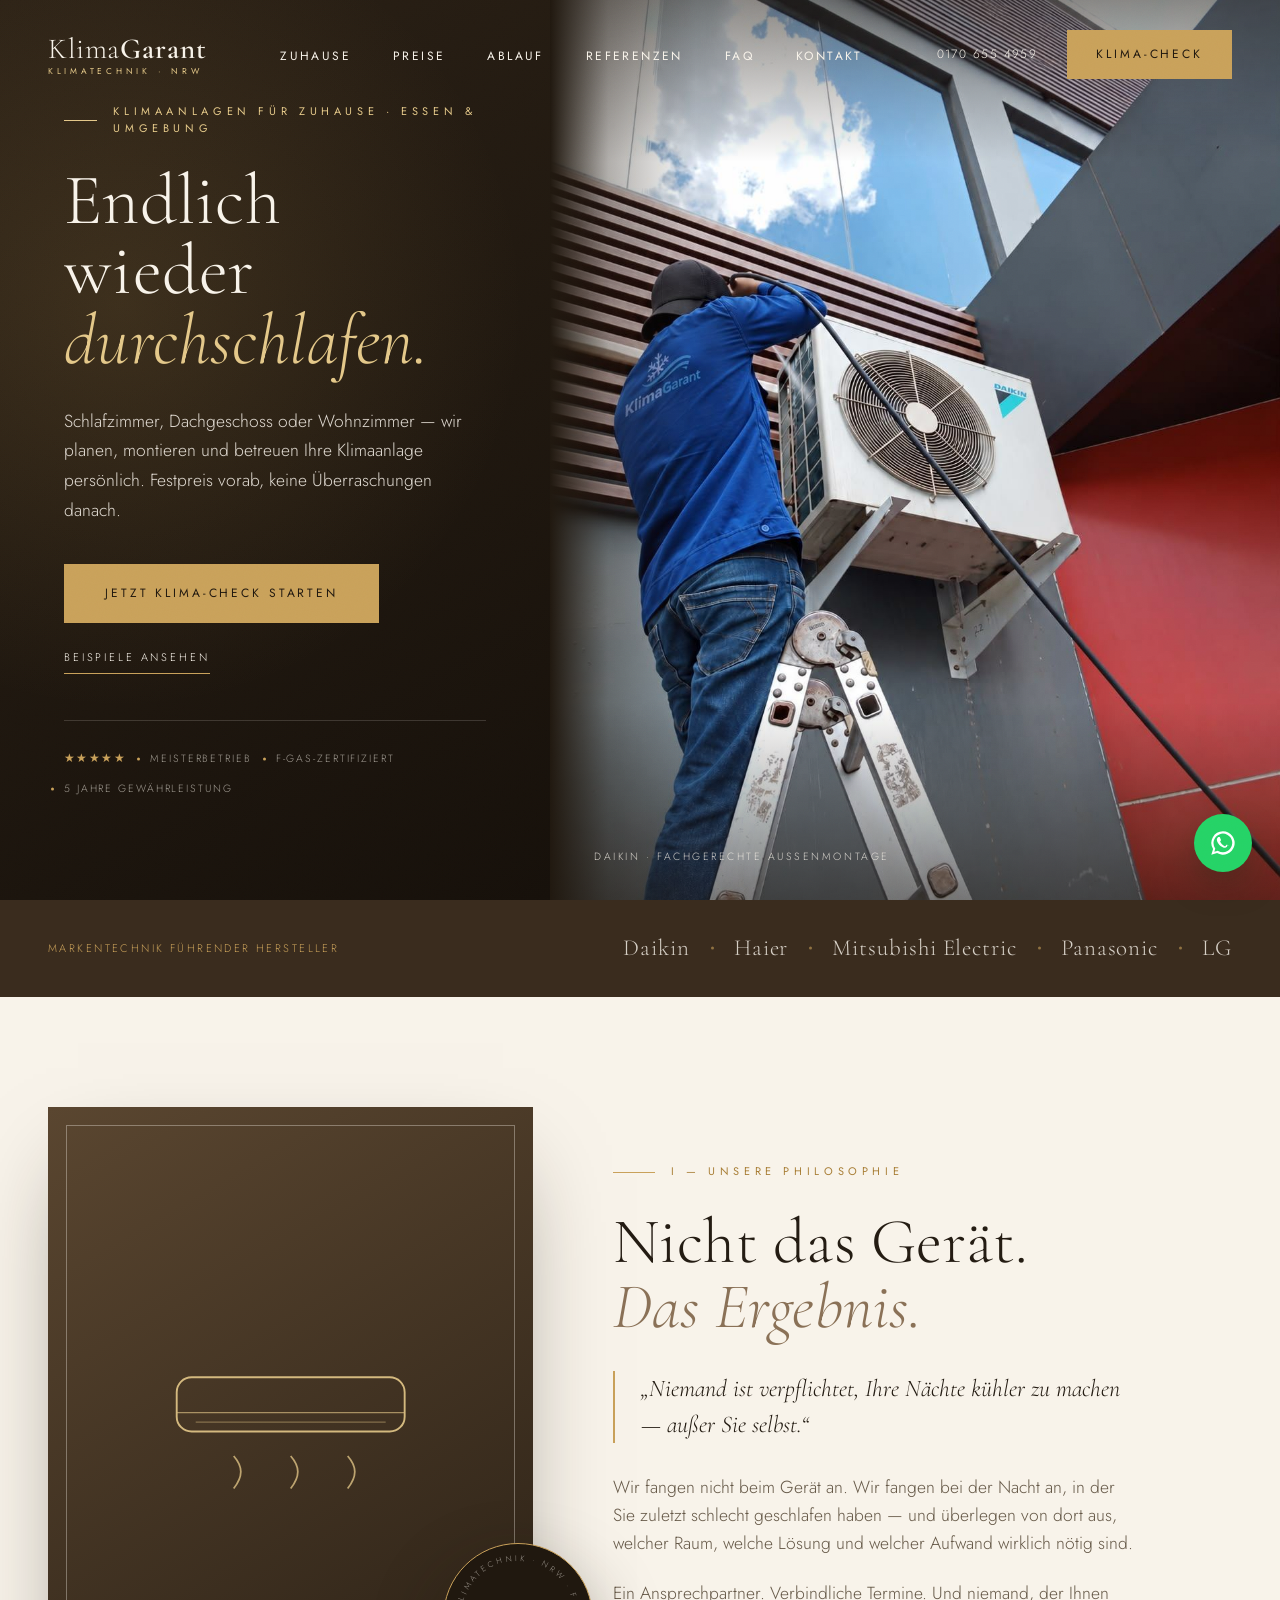
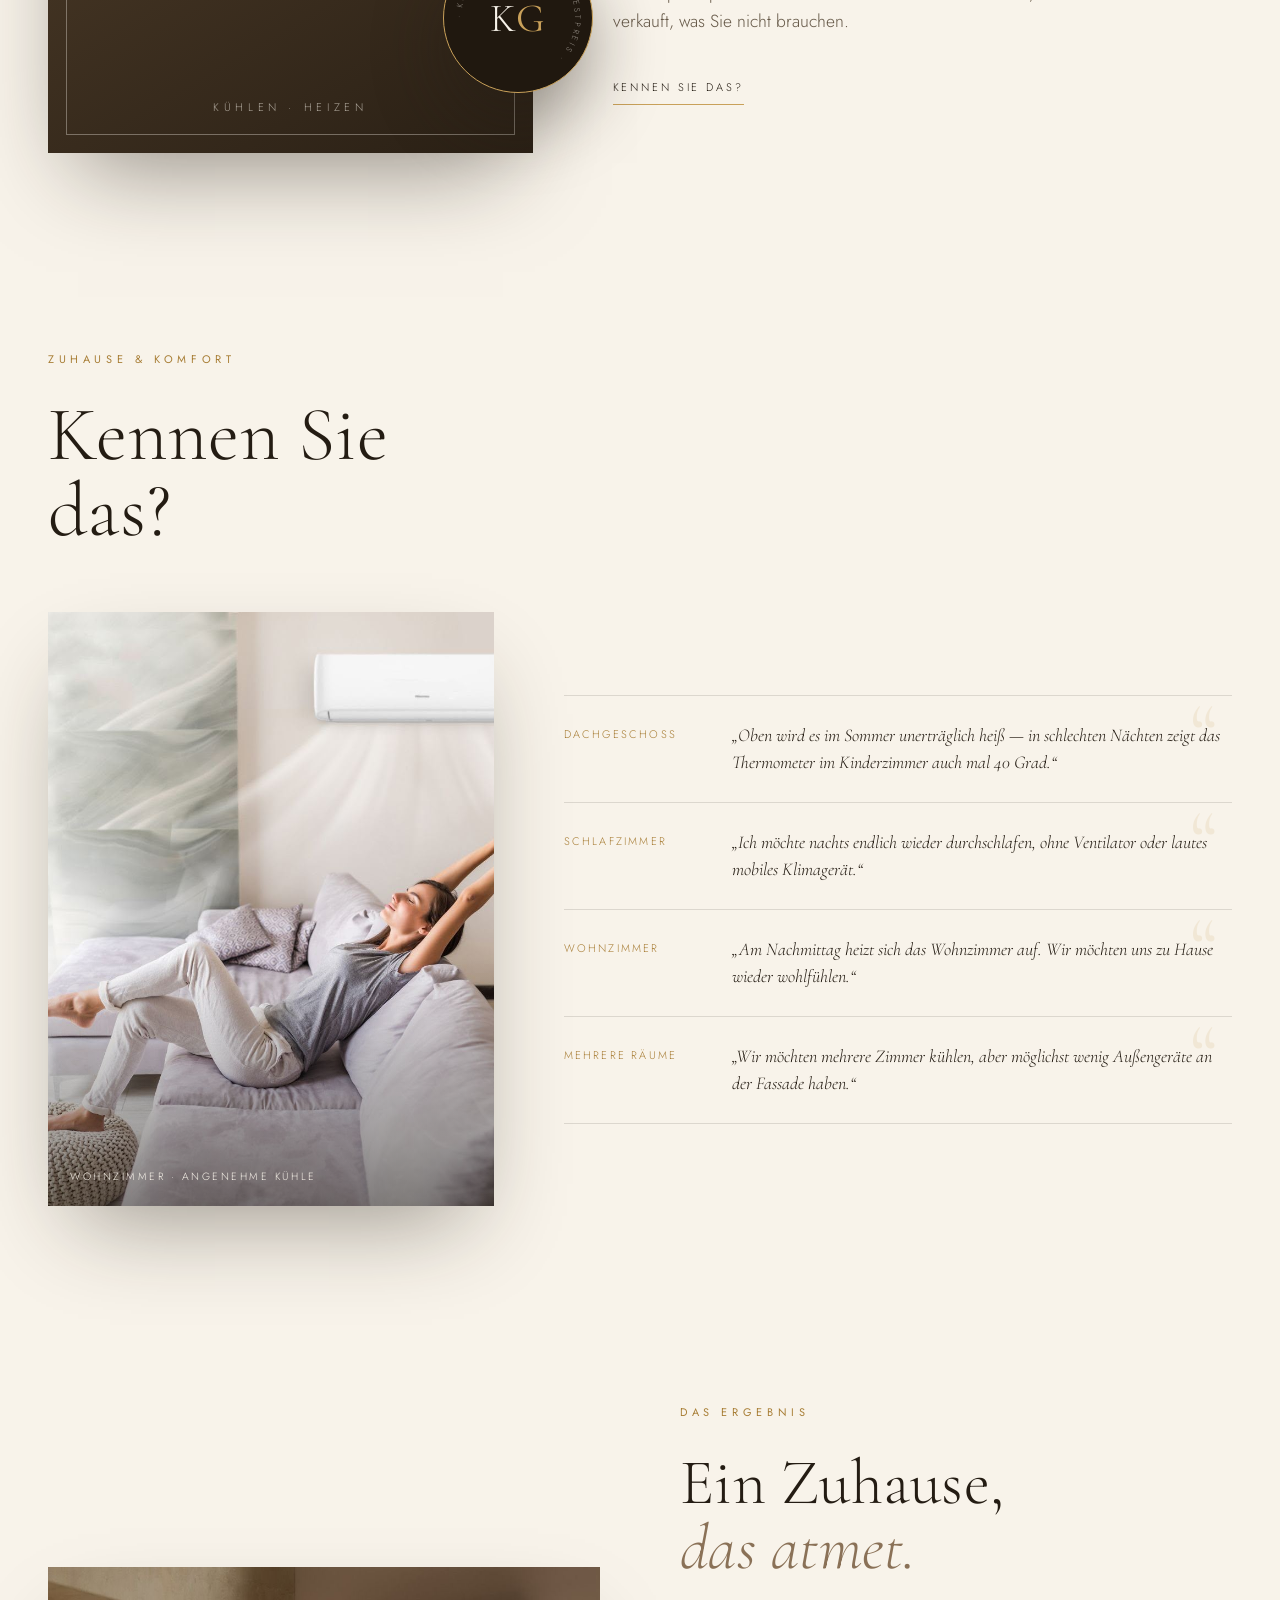
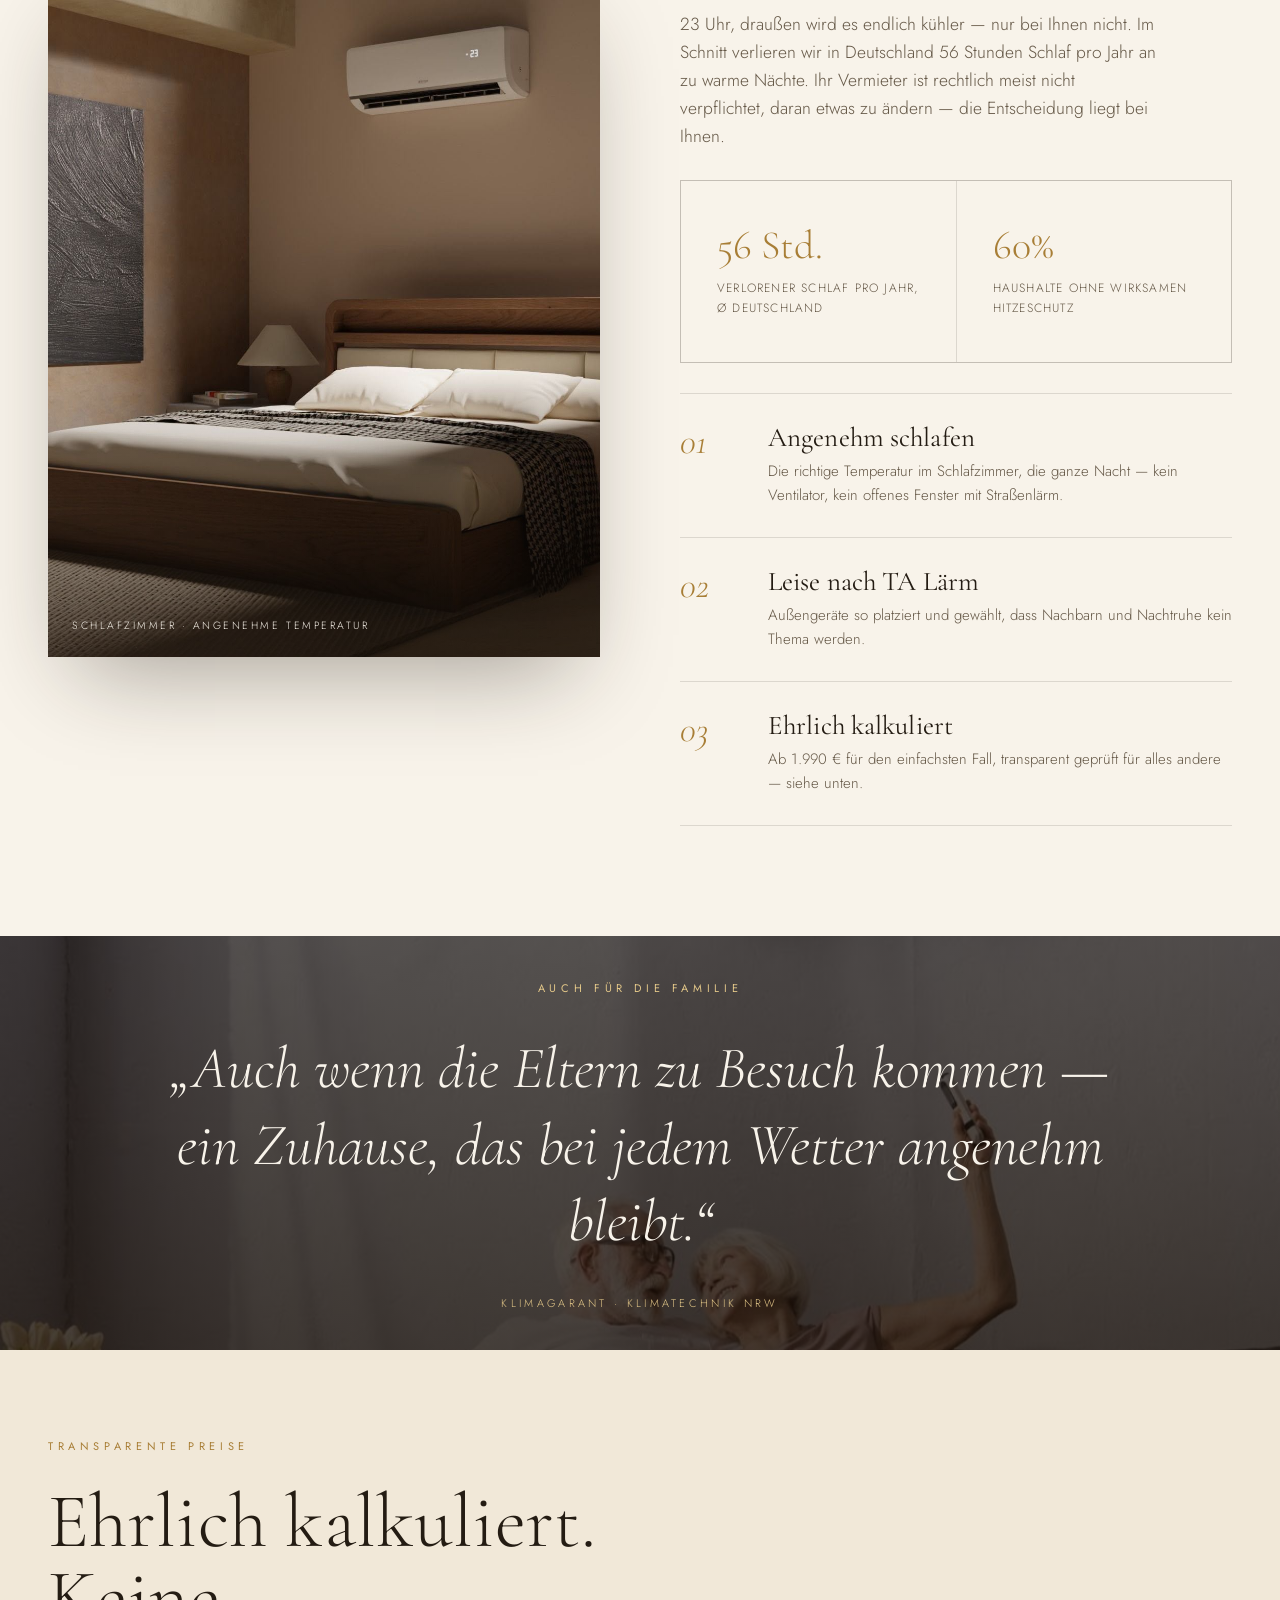
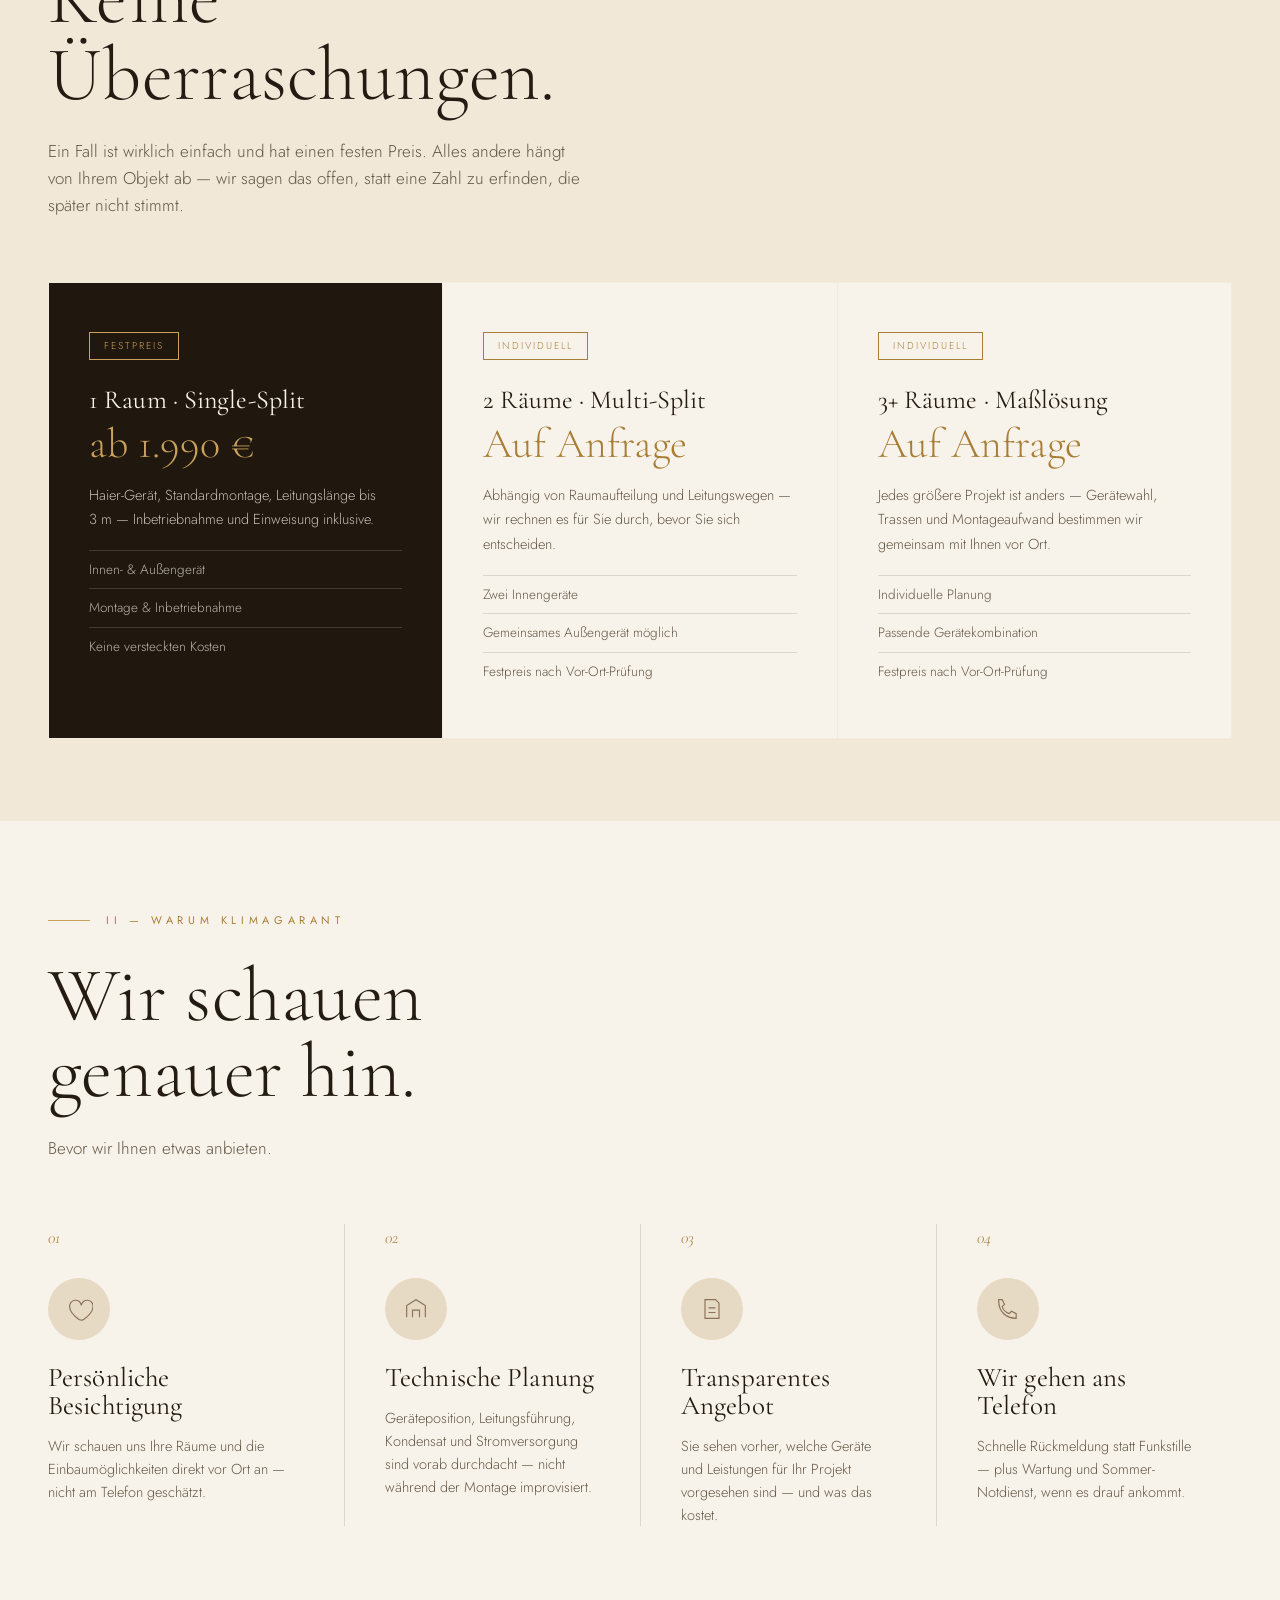
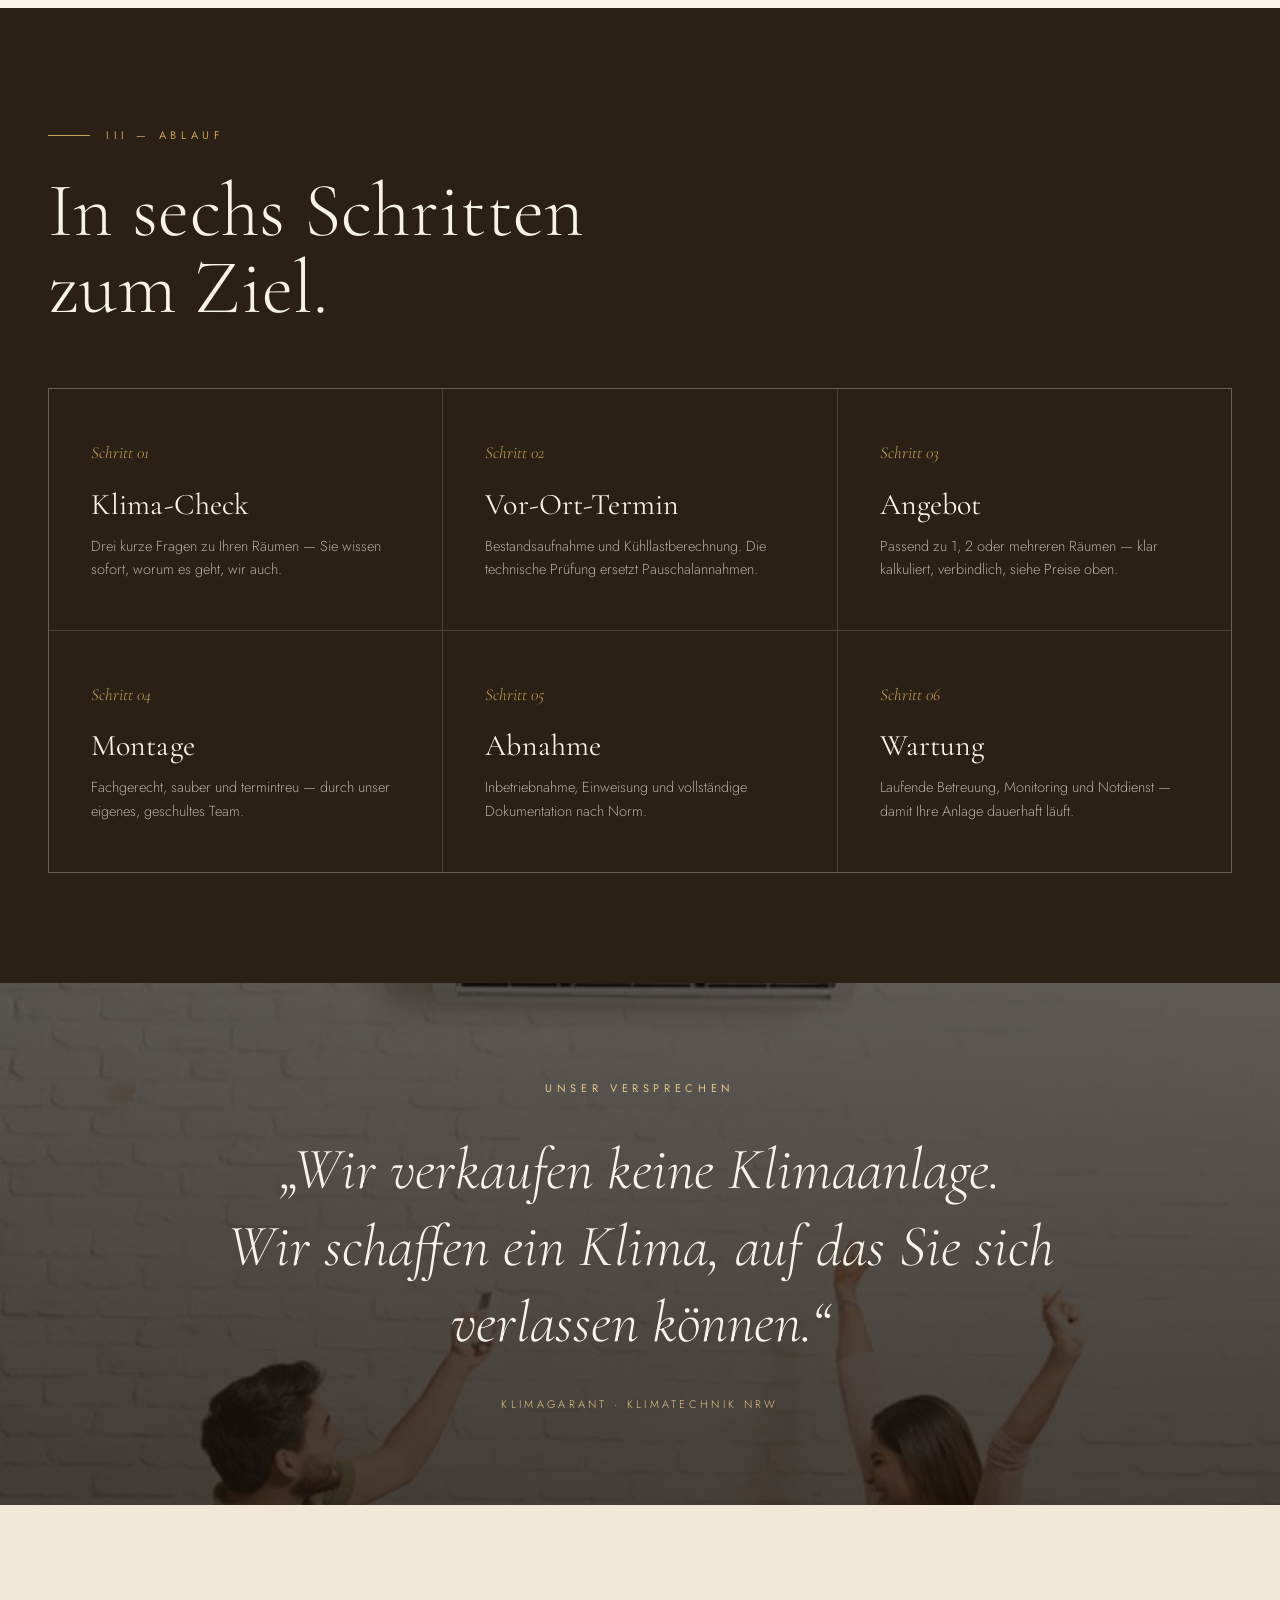
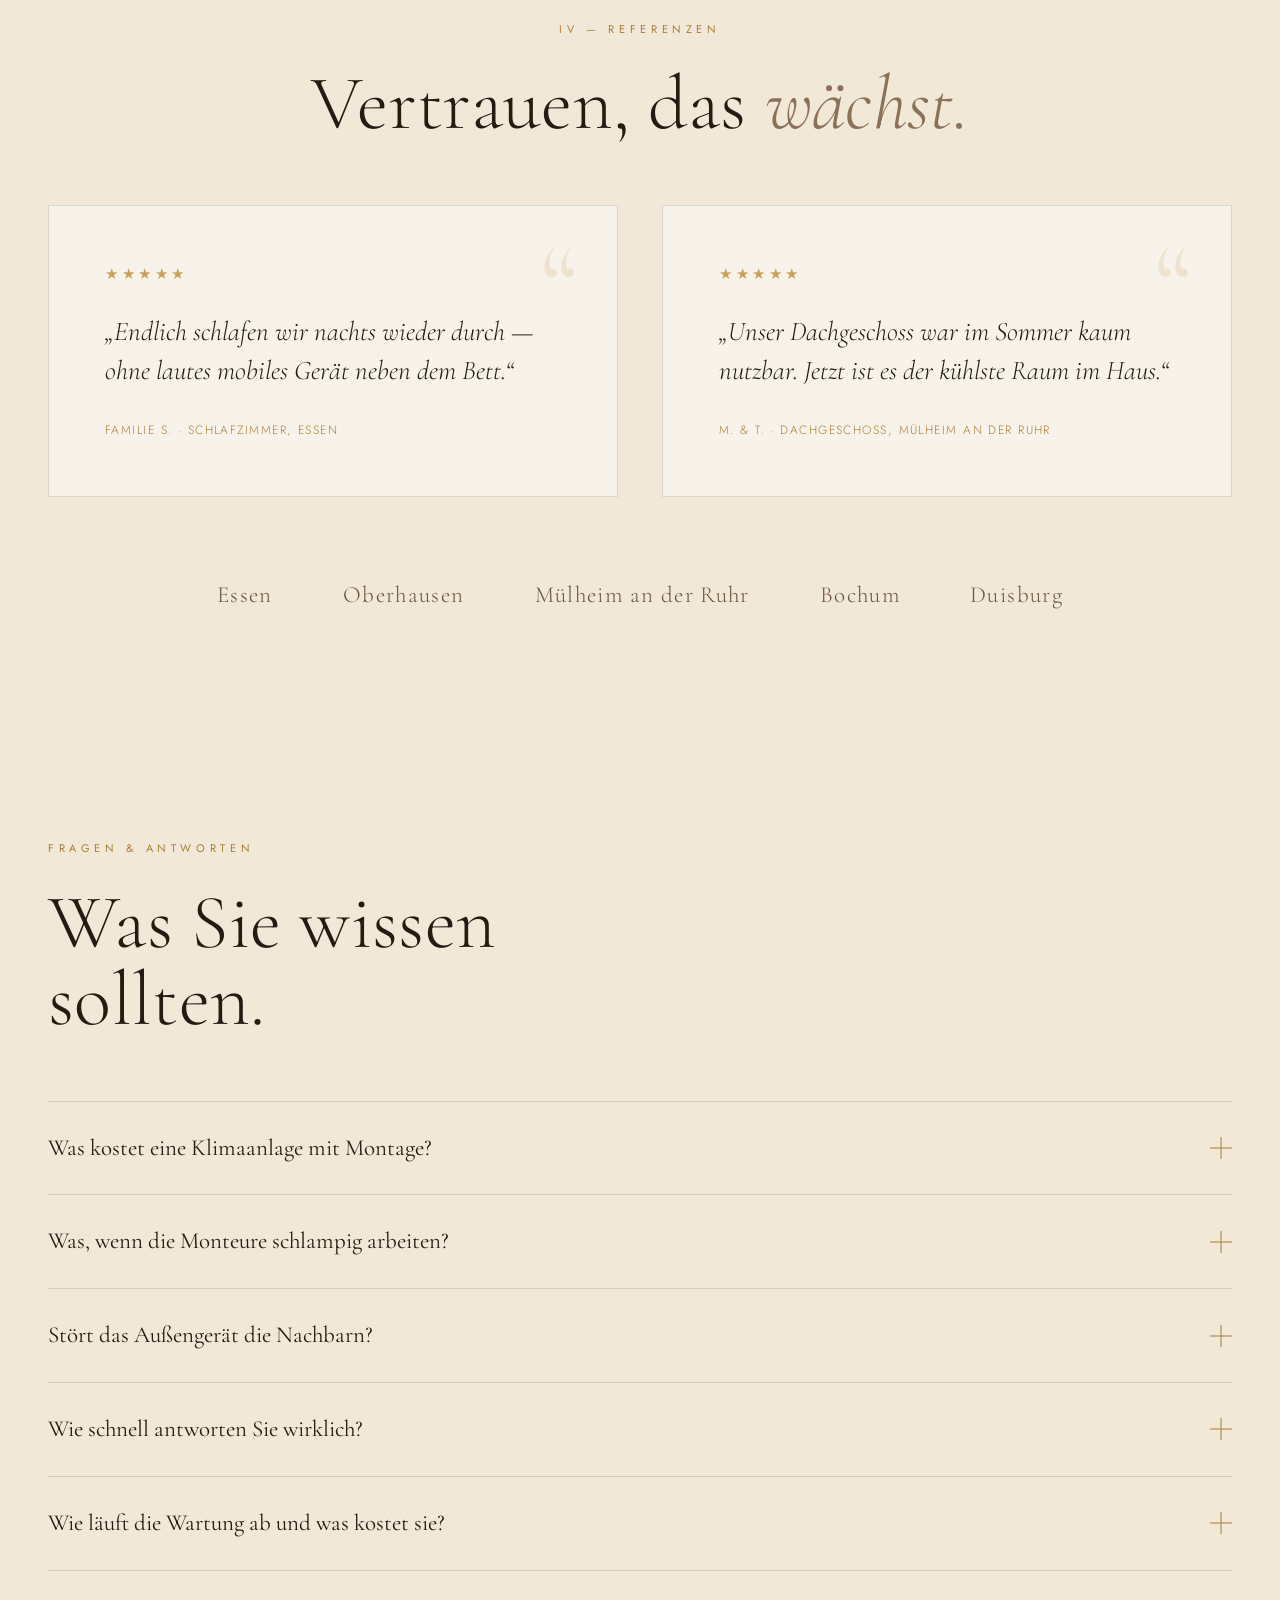
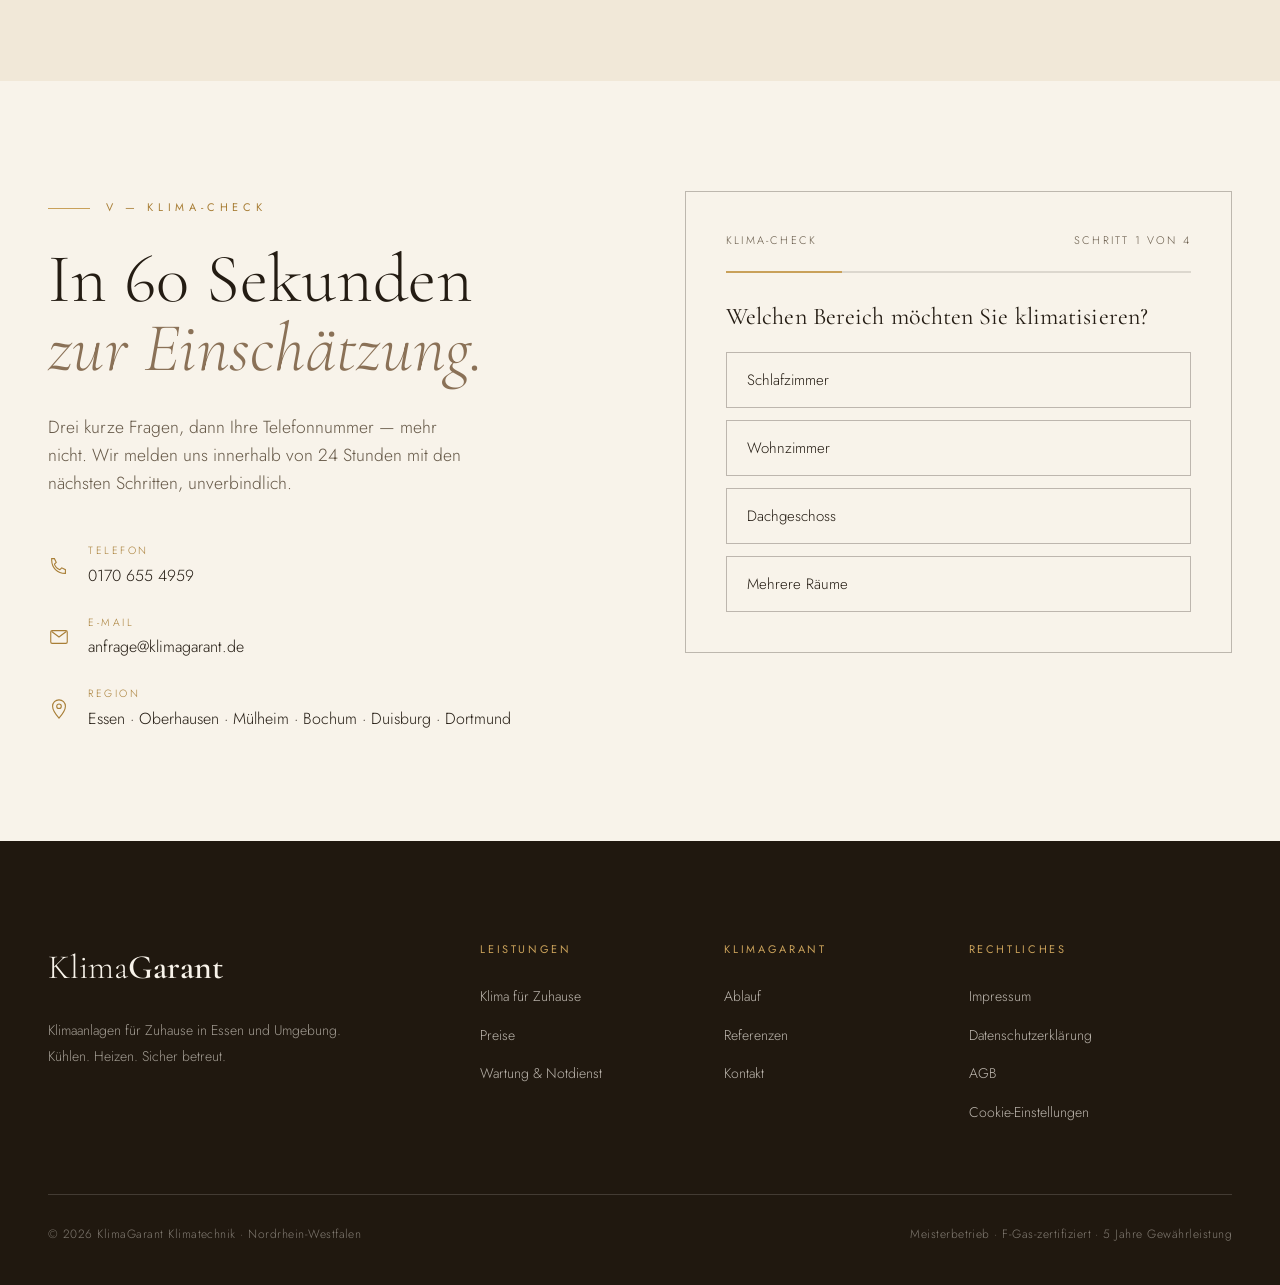
==== commit 5b937880: "Visuelles Redesign: Erkennen-Sektion + Kontrast-Rhythmus Kennen-Sie-das-Sektion von flachen Textspal" ====
--- a/index.html
+++ b/index.html
@@ -211,11 +211,25 @@
 
 /* ---- ERKENNEN (Selbstidentifikation) ---- */
 .erkennen{background:var(--paper)}
-.id-grid{display:grid;grid-template-columns:repeat(4,1fr);gap:0;margin-top:20px}
-.id-card{padding:0 34px;border-left:1px solid var(--line)}
-.id-card:first-child{padding-left:0;border-left:0}
-.id-card .idn{display:block;font-size:10.5px;letter-spacing:.2em;text-transform:uppercase;color:var(--brass-deep);margin-bottom:18px}
-.id-card .idq{font-family:var(--serif);font-style:italic;font-size:18.5px;color:var(--ink);line-height:1.55}
+.erk-grid{display:grid;grid-template-columns:0.8fr 1.2fr;gap:70px;align-items:center;margin-top:30px}
+.erk-img{position:relative;aspect-ratio:3/4;background:linear-gradient(150deg,#5a4630,#2a2015);overflow:hidden;box-shadow:0 40px 90px -30px rgba(36,28,19,.45)}
+.erk-img.has-img{background:url('images/zuhause-frau-sofa.jpg') center/cover}
+.erk-img::after{content:"";position:absolute;inset:0;background:linear-gradient(0deg,rgba(22,16,10,.5),transparent 42%)}
+.erk-cap{position:absolute;left:22px;bottom:20px;z-index:2;font-size:10.5px;letter-spacing:.24em;text-transform:uppercase;color:var(--paper)}
+.erk-rows{display:flex;flex-direction:column}
+.erk-row{position:relative;display:grid;grid-template-columns:140px 1fr;gap:28px;align-items:start;padding:26px 0;border-top:1px solid var(--line);transition:padding .5s cubic-bezier(.2,.7,.2,1);overflow:hidden;cursor:default}
+.erk-row:last-child{border-bottom:1px solid var(--line)}
+.erk-row::before{content:"“";position:absolute;right:14px;top:-6px;font-family:var(--serif);font-size:88px;color:var(--brass);opacity:.14;line-height:1;z-index:0;transition:opacity .5s}
+.erk-row::after{content:"";position:absolute;left:0;top:0;bottom:0;width:0;background:var(--espresso);transition:width .5s cubic-bezier(.6,0,.2,1);z-index:0}
+.erk-row:hover{padding-left:24px;padding-right:24px}
+.erk-row:hover::after{width:100%}
+.erk-row:hover::before{opacity:.22;color:var(--brass-lt)}
+.erk-row>*{position:relative;z-index:1}
+.erk-row .idn{font-size:11px;letter-spacing:.2em;text-transform:uppercase;color:var(--brass-deep);transition:color .5s;padding-top:4px;display:block}
+.erk-row:hover .idn{color:var(--brass)}
+.erk-row .idq{font-family:var(--serif);font-style:italic;font-size:18px;color:var(--ink);line-height:1.5;transition:color .5s;margin:0}
+.erk-row:hover .idq{color:var(--paper)}
+@media(hover:none){.erk-row:hover{padding-left:0;padding-right:0}.erk-row:hover::after{width:0}.erk-row:hover .idn{color:var(--brass-deep)}.erk-row:hover .idq{color:var(--ink)}.erk-row:hover::before{opacity:.14;color:var(--brass)}}
 
 /* ---- PREISE ---- */
 .preise{background:var(--cream)}
@@ -240,7 +254,10 @@
 .wcard{padding:0 40px;border-left:1px solid var(--line)}
 .wcard:first-child{padding-left:0;border-left:0}
 .wcard .wn{font-family:var(--serif);font-style:italic;font-size:17px;color:var(--brass-deep);margin-bottom:26px}
-.wcard svg{width:36px;height:36px;stroke:var(--taupe);stroke-width:1;margin-bottom:24px}
+.wcard .wicon{width:62px;height:62px;border-radius:50%;background:var(--cream-2);display:flex;align-items:center;justify-content:center;margin-bottom:24px;transition:background .4s}
+.wcard:hover .wicon{background:var(--brass)}
+.wcard svg{width:28px;height:28px;stroke:var(--taupe);stroke-width:1;transition:stroke .4s}
+.wcard:hover svg{stroke:var(--espresso)}
 .wcard h4{font-family:var(--serif);font-size:27px;font-weight:400;margin-bottom:14px;color:var(--ink)}
 .wcard p{font-size:14.5px;color:var(--ink-soft)}
 
@@ -374,6 +391,7 @@
 .band .eyebrow{color:var(--brass-lt);justify-content:center;margin-bottom:34px}.band .eyebrow::before{background:var(--brass-lt)}
 .band .q{font-family:var(--serif);font-style:italic;font-size:clamp(30px,4.6vw,64px);line-height:1.3;max-width:960px;margin:0 auto;color:var(--paper);font-weight:300}
 .band .src{margin-top:34px;font-size:11px;letter-spacing:.3em;text-transform:uppercase;color:var(--brass-lt)}
+.band-2{background-image:url('images/zuhause-paar-aelter.jpg');min-height:46vh}
 
 /* ---- HERO INTRO ---- */
 @keyframes heroIn{from{opacity:0;transform:translateY(22px)}to{opacity:1;transform:none}}
@@ -410,8 +428,7 @@
   .philo-text{padding-left:0}
   .warum-grid{grid-template-columns:1fr 1fr;gap:44px 0}
   .wcard{border-left:0;padding:0 22px}.wcard:nth-child(odd){padding-left:0}
-  .id-grid{grid-template-columns:1fr 1fr;gap:34px 0}
-  .id-card{border-left:0;padding:0 22px}.id-card:nth-child(odd){padding-left:0}
+  .erk-grid{grid-template-columns:1fr;gap:40px}
   .preise-grid{grid-template-columns:1fr}
   .steps{grid-template-columns:1fr}
   .ref-grid{grid-template-columns:1fr}
@@ -438,8 +455,8 @@
   .warum-grid{grid-template-columns:1fr 1fr;gap:34px 22px}
   .wcard{padding:0 12px}
   .wcard h4{font-size:22px}
-  .id-grid{grid-template-columns:1fr;gap:28px}
-  .id-card{padding:0}
+  .erk-row{grid-template-columns:1fr;gap:6px;padding:22px 0}
+  .erk-row::before{font-size:58px;top:-4px;right:4px}
   .stats .n{font-size:46px}
   .stat{padding:30px 24px}
   .step{padding:34px 28px}
@@ -577,11 +594,18 @@
 <section class="erkennen pad-sm" id="zuhause">
   <div class="wrap">
     <div class="shead reveal"><span class="eyebrow sole">Zuhause &amp; Komfort</span><h2 class="title">Kennen Sie<br>das?</h2></div>
-    <div class="id-grid reveal">
-      <div class="id-card"><span class="idn">Dachgeschoss</span><p class="idq">„Oben wird es im Sommer unerträglich heiß — in schlechten Nächten zeigt das Thermometer im Kinderzimmer auch mal 40 Grad.“</p></div>
-      <div class="id-card"><span class="idn">Schlafzimmer</span><p class="idq">„Ich möchte nachts endlich wieder durchschlafen, ohne Ventilator oder lautes mobiles Klimagerät.“</p></div>
-      <div class="id-card"><span class="idn">Wohnzimmer</span><p class="idq">„Am Nachmittag heizt sich das Wohnzimmer auf. Wir möchten uns zu Hause wieder wohlfühlen.“</p></div>
-      <div class="id-card"><span class="idn">Mehrere Räume</span><p class="idq">„Wir möchten mehrere Zimmer kühlen, aber möglichst wenig Außengeräte an der Fassade haben.“</p></div>
+    <div class="erk-grid">
+      <div class="erk-imgwrap reveal">
+        <div class="erk-img" id="erkImg">
+          <div class="erk-cap">Wohnzimmer · Angenehme Kühle</div>
+        </div>
+      </div>
+      <div class="erk-rows reveal d1">
+        <div class="erk-row"><span class="idn">Dachgeschoss</span><p class="idq">„Oben wird es im Sommer unerträglich heiß — in schlechten Nächten zeigt das Thermometer im Kinderzimmer auch mal 40 Grad.“</p></div>
+        <div class="erk-row"><span class="idn">Schlafzimmer</span><p class="idq">„Ich möchte nachts endlich wieder durchschlafen, ohne Ventilator oder lautes mobiles Klimagerät.“</p></div>
+        <div class="erk-row"><span class="idn">Wohnzimmer</span><p class="idq">„Am Nachmittag heizt sich das Wohnzimmer auf. Wir möchten uns zu Hause wieder wohlfühlen.“</p></div>
+        <div class="erk-row"><span class="idn">Mehrere Räume</span><p class="idq">„Wir möchten mehrere Zimmer kühlen, aber möglichst wenig Außengeräte an der Fassade haben.“</p></div>
+      </div>
     </div>
   </div>
 </section>
@@ -608,6 +632,15 @@
         <div class="citem"><div class="cn">03</div><div><h4>Ehrlich kalkuliert</h4><p>Ab 1.990&nbsp;€ für den einfachsten Fall, transparent geprüft für alles andere — siehe unten.</p></div></div>
       </div>
     </div>
+  </div>
+</section>
+
+<!-- CINEMATIC BAND 2 -->
+<section class="band band-2">
+  <div class="wrap">
+    <span class="eyebrow sole">Auch für die Familie</span>
+    <div class="q">„Auch wenn die Eltern zu Besuch kommen — ein Zuhause, das bei jedem Wetter angenehm bleibt.“</div>
+    <div class="src">KlimaGarant · Klimatechnik NRW</div>
   </div>
 </section>
 
@@ -658,10 +691,10 @@
   <div class="wrap">
     <div class="shead reveal"><span class="eyebrow">II — Warum KlimaGarant</span><h2 class="title">Wir schauen<br>genauer hin.</h2><p>Bevor wir Ihnen etwas anbieten.</p></div>
     <div class="warum-grid reveal">
-      <div class="wcard"><div class="wn">01</div><svg viewBox="0 0 24 24" fill="none"><path d="M12 21c-4-3-8-6.5-8-11a5 5 0 0110-1 5 5 0 0110 1c0 4.5-4 8-8 11-1 .7-2 .7-4 0z" stroke-width="1"/></svg><h4>Persönliche Besichtigung</h4><p>Wir schauen uns Ihre Räume und die Einbaumöglichkeiten direkt vor Ort an — nicht am Telefon geschätzt.</p></div>
-      <div class="wcard"><div class="wn">02</div><svg viewBox="0 0 24 24" fill="none"><path d="M4 19V9l8-5 8 5v10M9 19v-6h6v6" stroke-width="1"/></svg><h4>Technische Planung</h4><p>Geräteposition, Leitungsführung, Kondensat und Stromversorgung sind vorab durchdacht — nicht während der Montage improvisiert.</p></div>
-      <div class="wcard"><div class="wn">03</div><svg viewBox="0 0 24 24" fill="none"><path d="M6 4h9l3 3v13H6z" stroke-width="1"/><path d="M9 11h6M9 15h6" stroke-width="1"/></svg><h4>Transparentes Angebot</h4><p>Sie sehen vorher, welche Geräte und Leistungen für Ihr Projekt vorgesehen sind — und was das kostet.</p></div>
-      <div class="wcard"><div class="wn">04</div><svg viewBox="0 0 24 24" fill="none"><path d="M4 5c0 9 6 15 15 15v-4l-4-2-2 2c-3-1-5-3-6-6l2-2-2-4H4z" stroke-width="1"/></svg><h4>Wir gehen ans Telefon</h4><p>Schnelle Rückmeldung statt Funkstille — plus Wartung und Sommer-Notdienst, wenn es drauf ankommt.</p></div>
+      <div class="wcard"><div class="wn">01</div><div class="wicon"><svg viewBox="0 0 24 24" fill="none"><path d="M12 21c-4-3-8-6.5-8-11a5 5 0 0110-1 5 5 0 0110 1c0 4.5-4 8-8 11-1 .7-2 .7-4 0z" stroke-width="1"/></svg></div><h4>Persönliche Besichtigung</h4><p>Wir schauen uns Ihre Räume und die Einbaumöglichkeiten direkt vor Ort an — nicht am Telefon geschätzt.</p></div>
+      <div class="wcard"><div class="wn">02</div><div class="wicon"><svg viewBox="0 0 24 24" fill="none"><path d="M4 19V9l8-5 8 5v10M9 19v-6h6v6" stroke-width="1"/></svg></div><h4>Technische Planung</h4><p>Geräteposition, Leitungsführung, Kondensat und Stromversorgung sind vorab durchdacht — nicht während der Montage improvisiert.</p></div>
+      <div class="wcard"><div class="wn">03</div><div class="wicon"><svg viewBox="0 0 24 24" fill="none"><path d="M6 4h9l3 3v13H6z" stroke-width="1"/><path d="M9 11h6M9 15h6" stroke-width="1"/></svg></div><h4>Transparentes Angebot</h4><p>Sie sehen vorher, welche Geräte und Leistungen für Ihr Projekt vorgesehen sind — und was das kostet.</p></div>
+      <div class="wcard"><div class="wn">04</div><div class="wicon"><svg viewBox="0 0 24 24" fill="none"><path d="M4 5c0 9 6 15 15 15v-4l-4-2-2 2c-3-1-5-3-6-6l2-2-2-4H4z" stroke-width="1"/></svg></div><h4>Wir gehen ans Telefon</h4><p>Schnelle Rückmeldung statt Funkstille — plus Wartung und Sommer-Notdienst, wenn es drauf ankommt.</p></div>
     </div>
   </div>
 </section>
@@ -842,6 +875,9 @@
 const test2=new Image();
 test2.onload=()=>{document.getElementById('comfortImg').classList.add('has-img');};
 test2.src='images/zuhause-schlafzimmer.jpg?'+Date.now();
+const test3=new Image();
+test3.onload=()=>{document.getElementById('erkImg').classList.add('has-img');};
+test3.src='images/zuhause-frau-sofa.jpg?'+Date.now();
 
 // Klima-Check quiz
 const quiz=document.getElementById('klimaCheck');
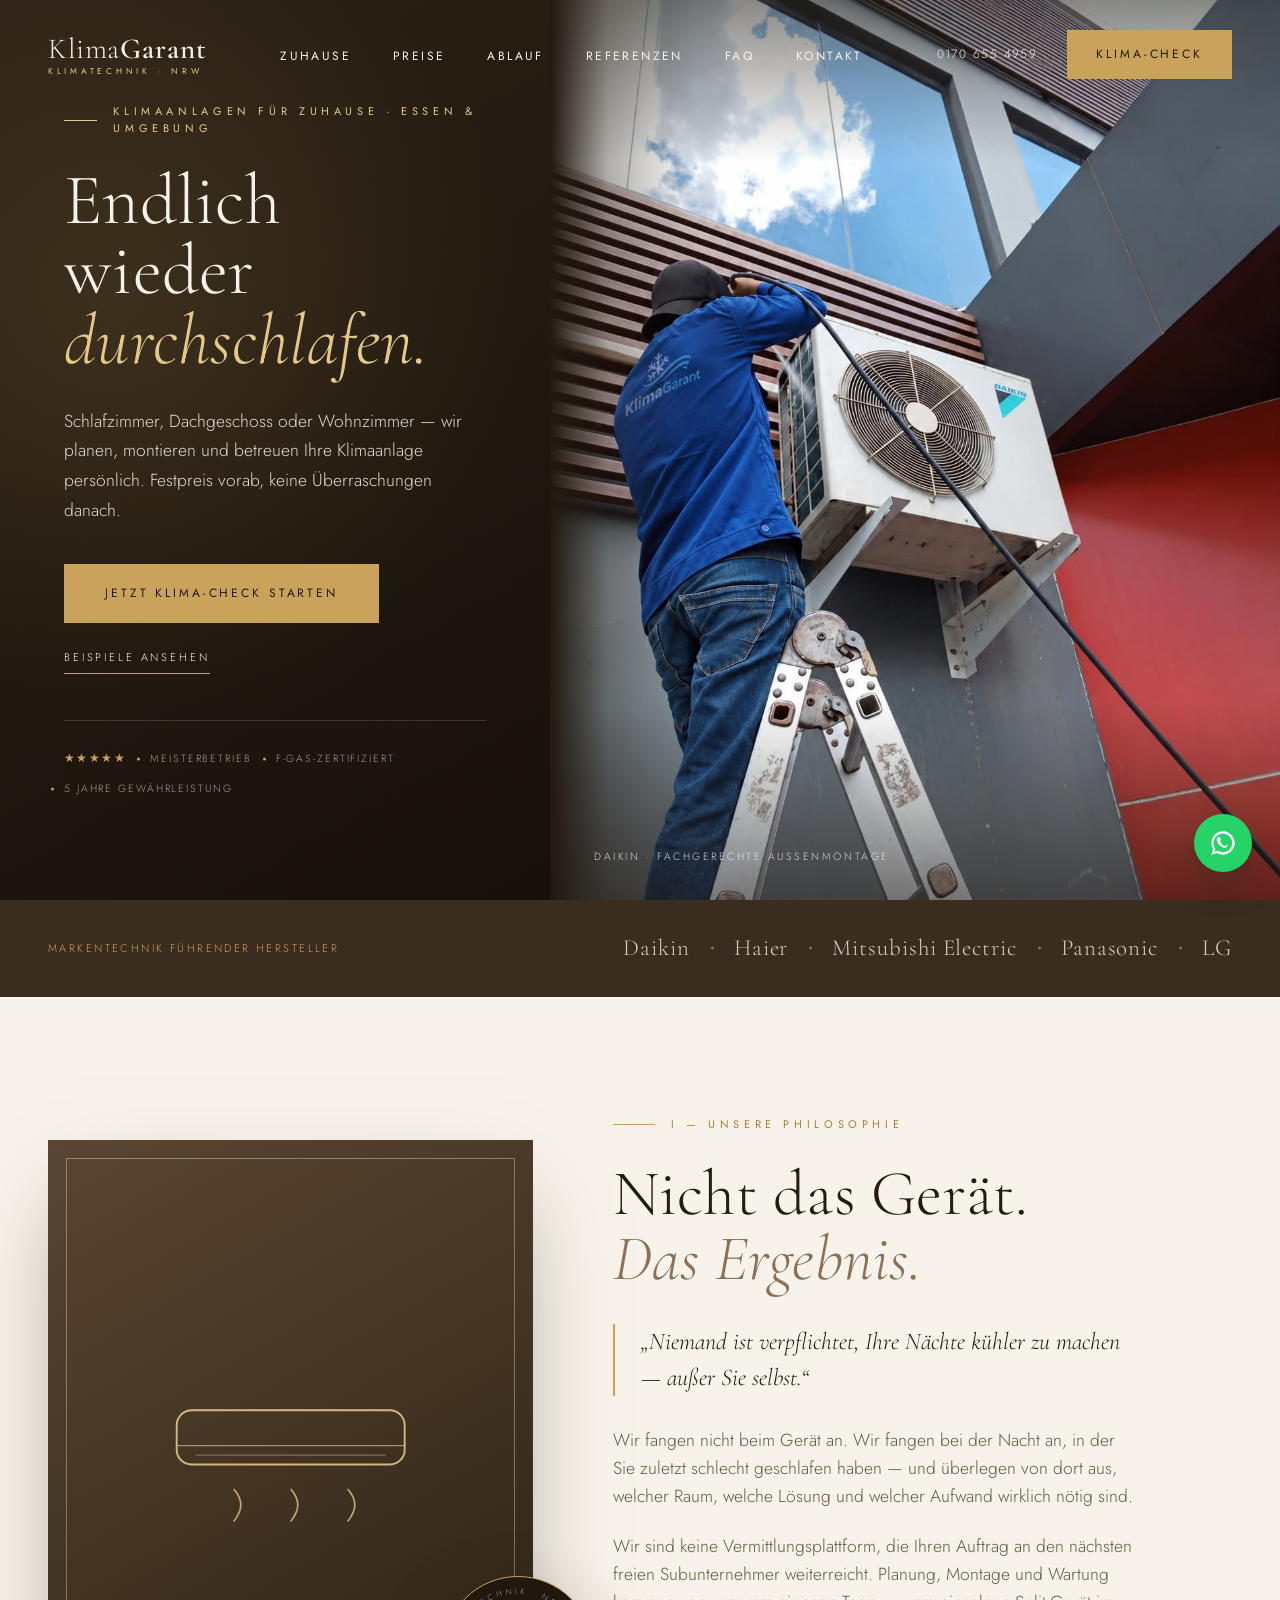
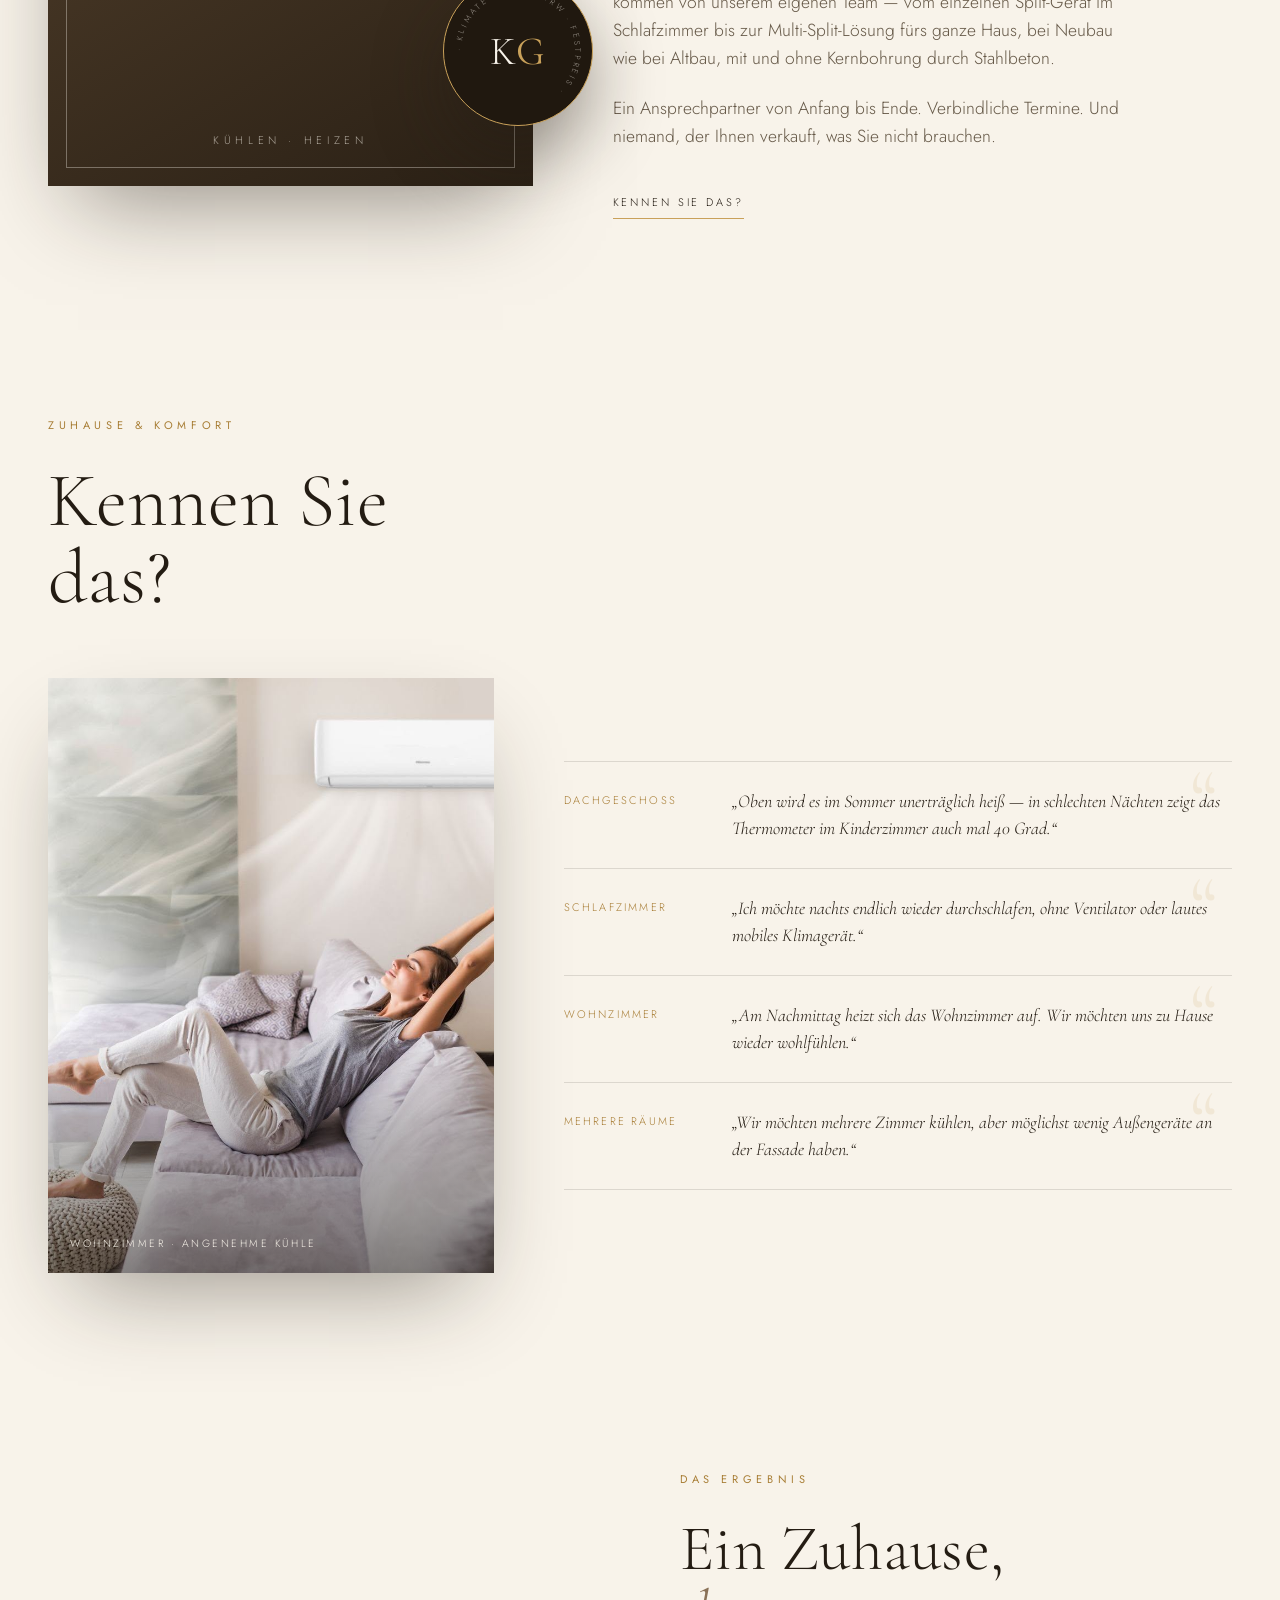
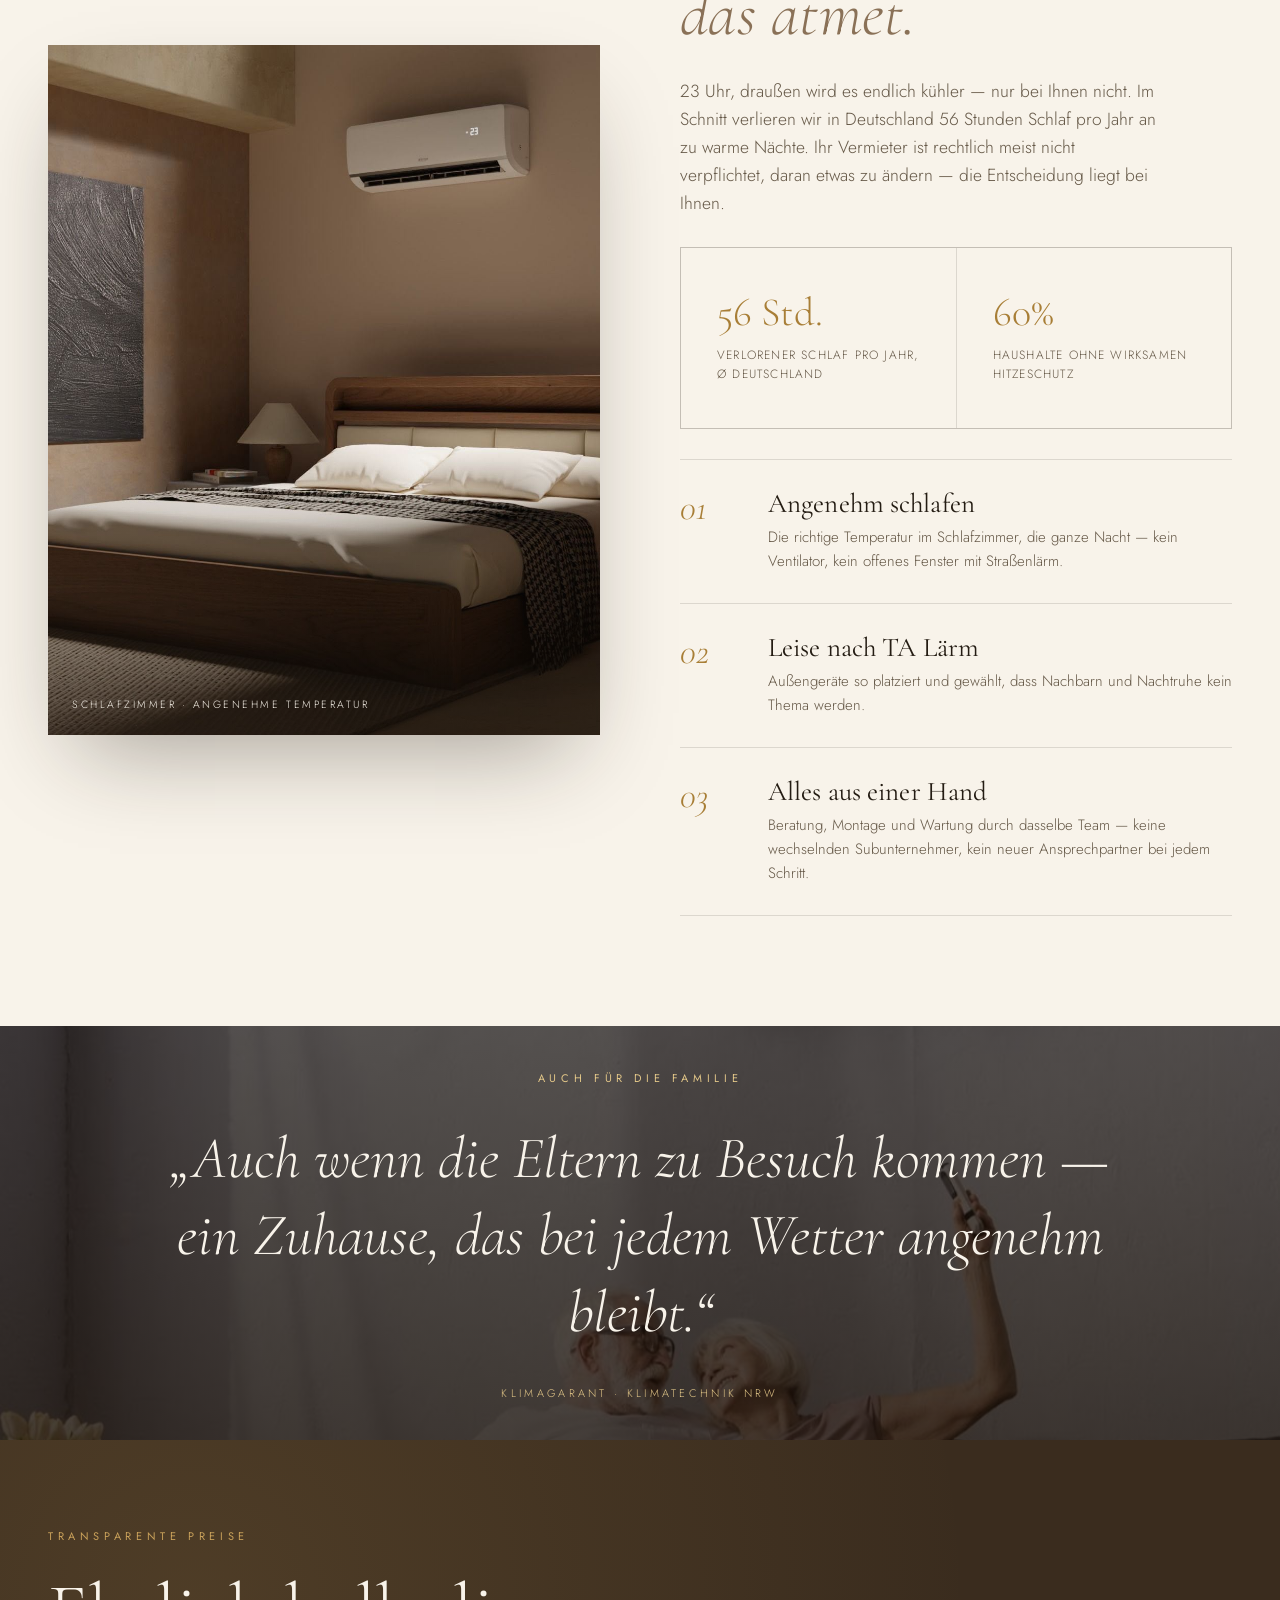
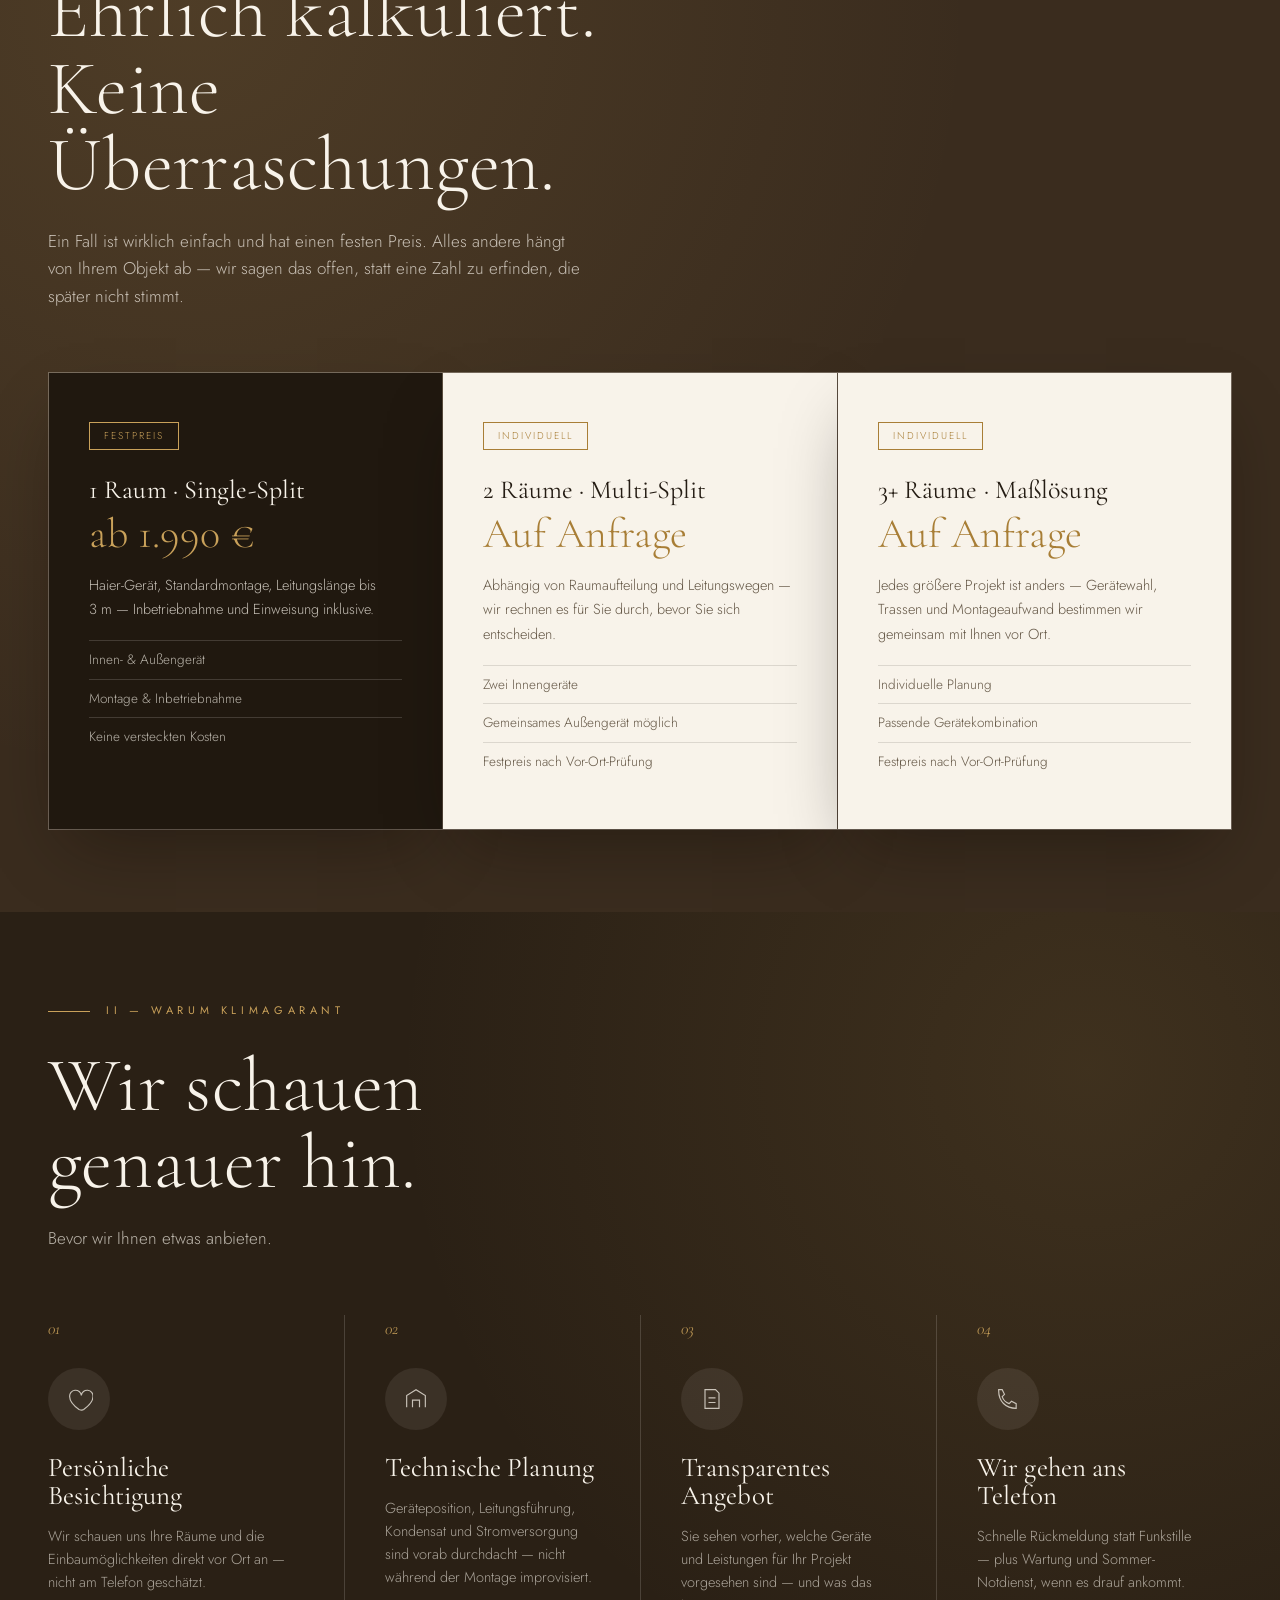
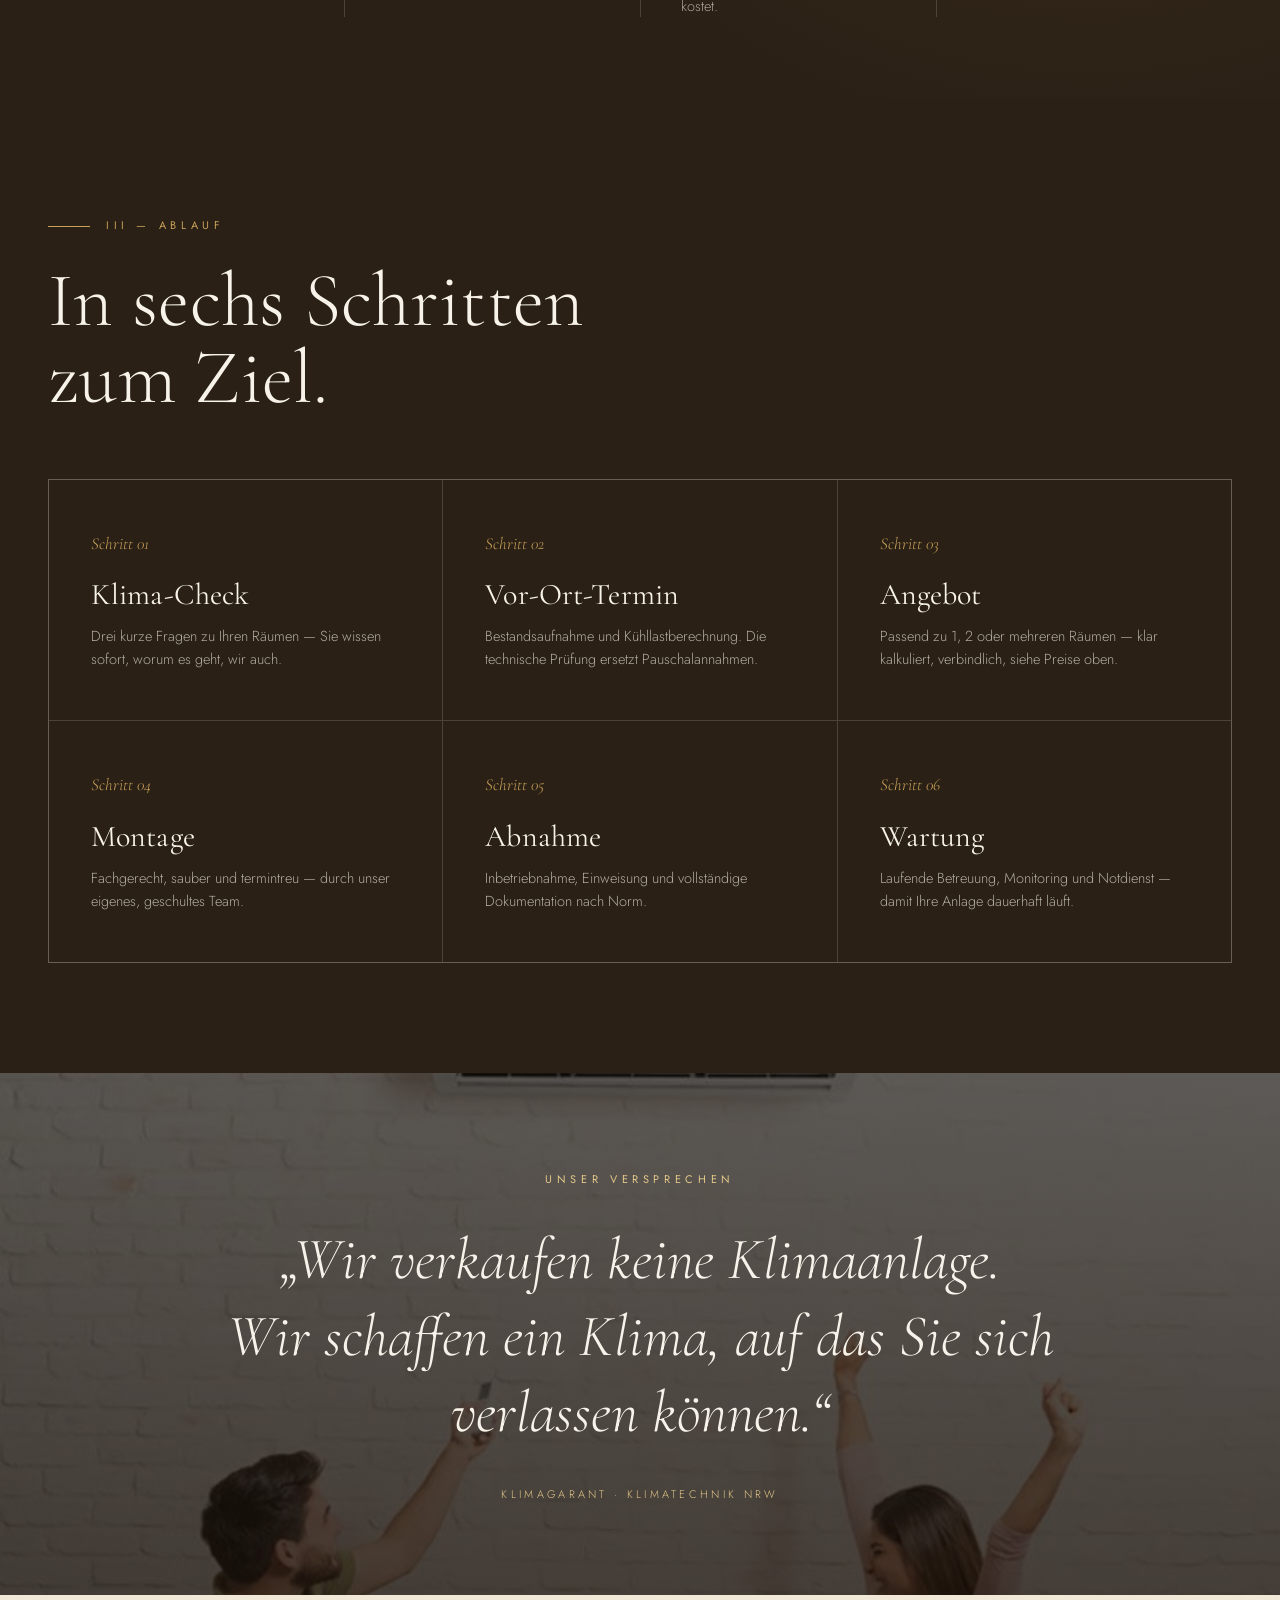
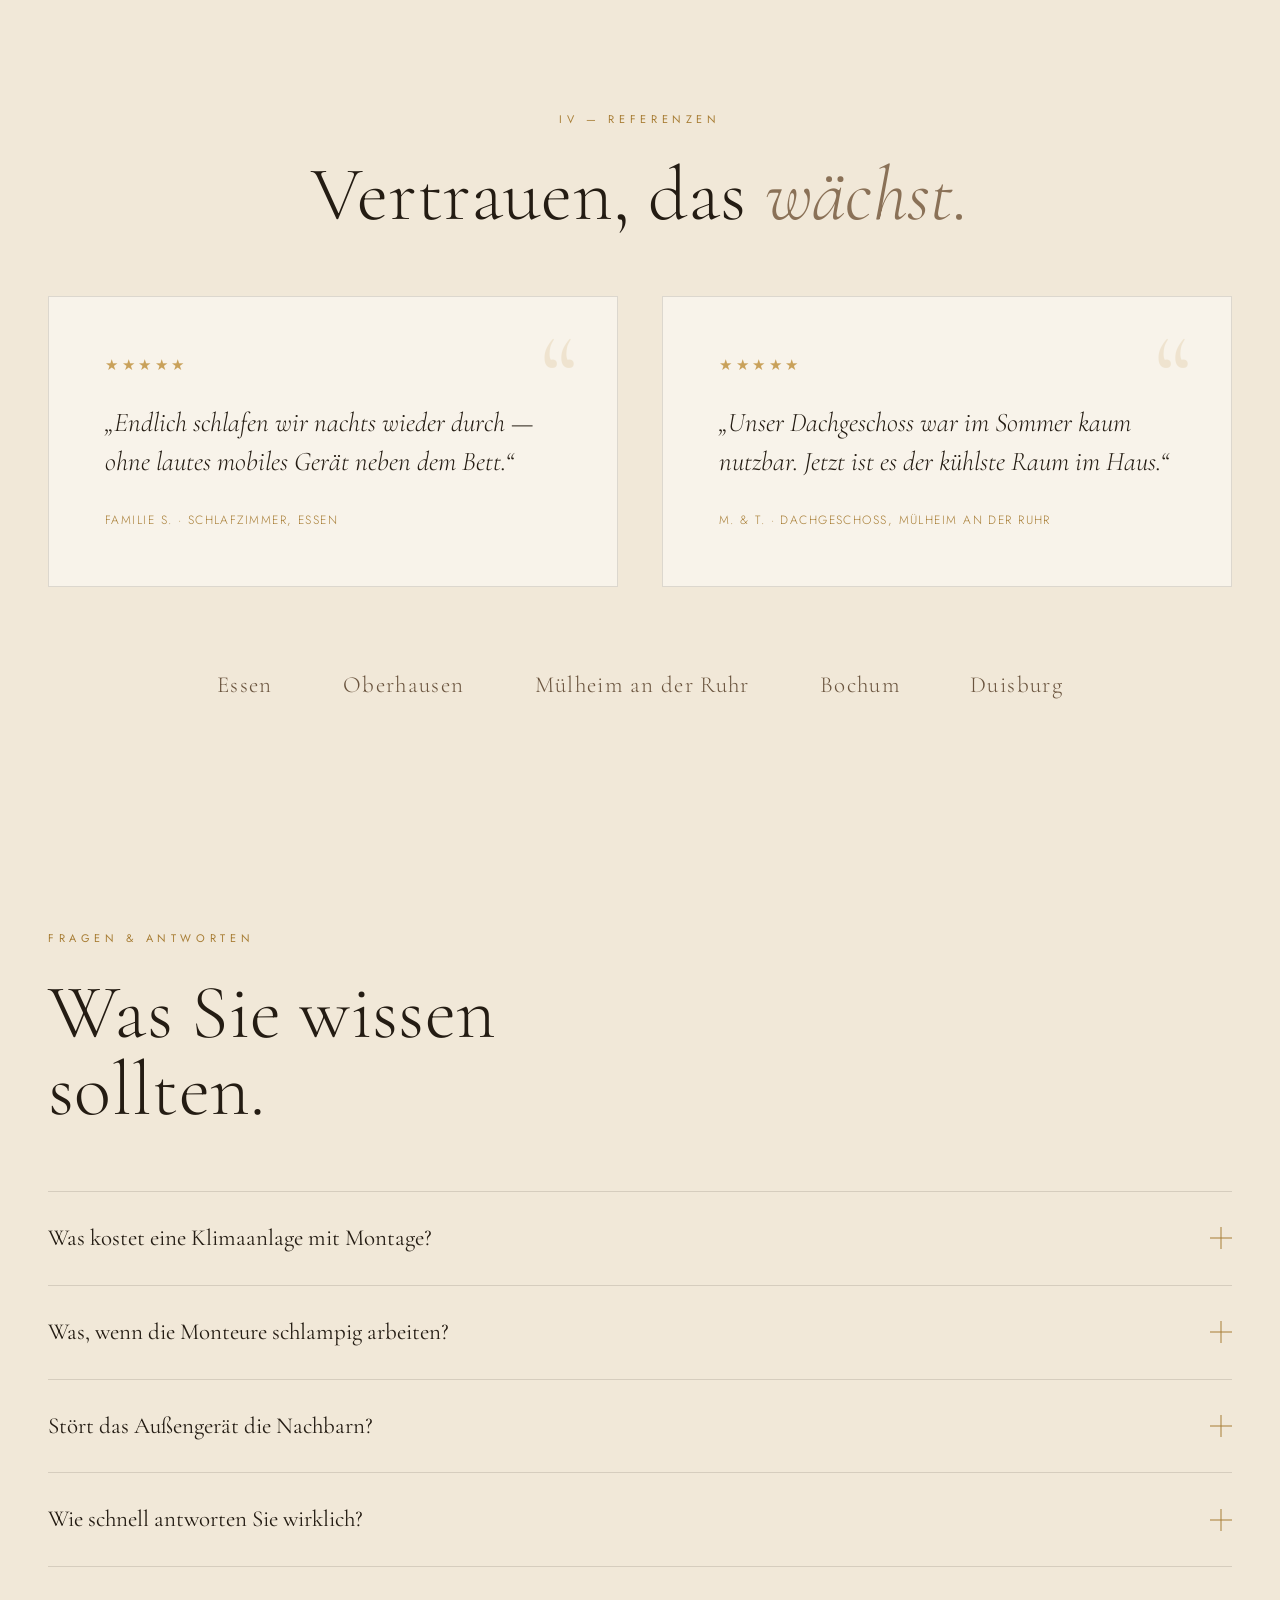
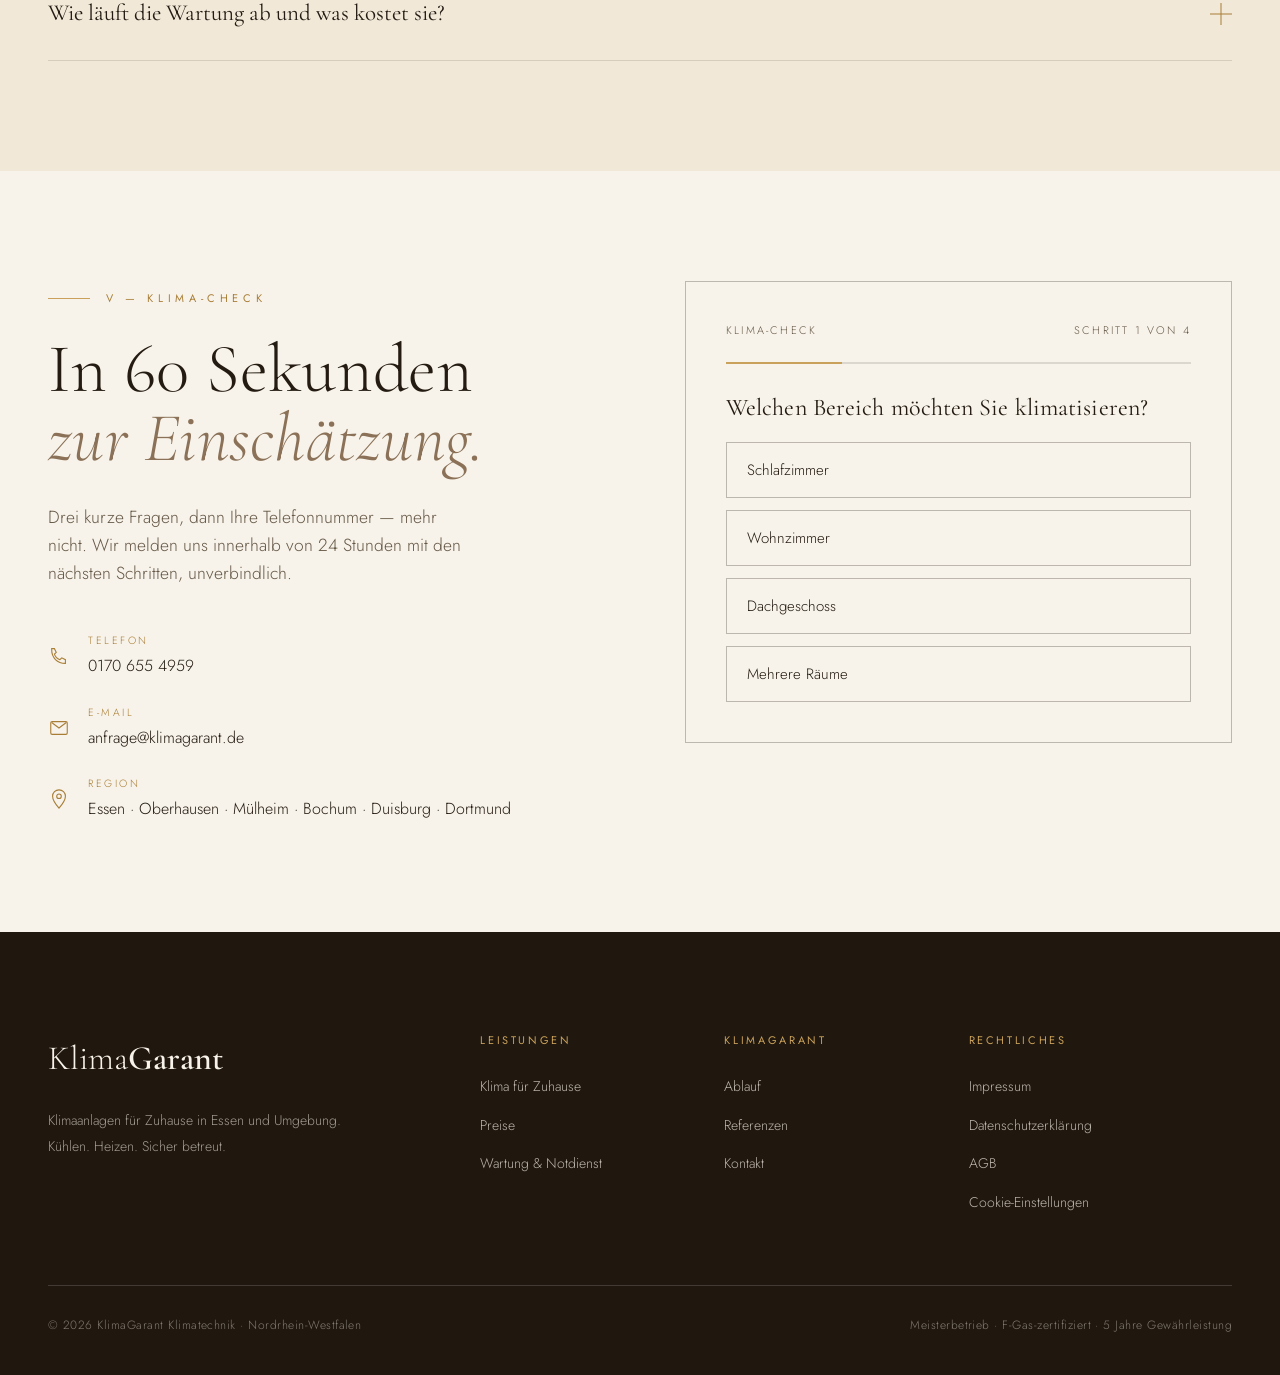
==== commit f55a31ab: "Duplikat entfernt, Vertrauensblock erweitert, mehr Kontrast "Ehrlich kalkuliert" kam doppelt vor (Co" ====
--- a/index.html
+++ b/index.html
@@ -232,9 +232,14 @@
 @media(hover:none){.erk-row:hover{padding-left:0;padding-right:0}.erk-row:hover::after{width:0}.erk-row:hover .idn{color:var(--brass-deep)}.erk-row:hover .idq{color:var(--ink)}.erk-row:hover::before{opacity:.14;color:var(--brass)}}
 
 /* ---- PREISE ---- */
-.preise{background:var(--cream)}
+.preise{background:var(--coffee);position:relative;overflow:hidden}
+.preise::before{content:"";position:absolute;inset:0;background:radial-gradient(circle at 15% 15%,rgba(201,161,90,.14),transparent 55%);pointer-events:none}
+.preise .wrap{position:relative;z-index:1}
+.preise .shead .eyebrow{color:var(--brass)}.preise .shead .eyebrow::before{background:var(--brass)}
+.preise .shead h2.title{color:var(--paper)}
+.preise .shead p{color:rgba(248,243,234,.72)}
 .preise-grid{display:grid;grid-template-columns:repeat(3,1fr);gap:1px;background:var(--line-light);border:1px solid var(--line-light);margin-top:24px}
-.pcard{background:var(--paper);padding:48px 40px}
+.pcard{background:var(--paper);padding:48px 40px;box-shadow:0 30px 70px -20px rgba(12,8,4,.4)}
 .pcard.highlight{background:var(--espresso);color:var(--paper)}
 .pcard .ptag{display:inline-block;font-size:10px;letter-spacing:.2em;text-transform:uppercase;color:var(--brass-deep);border:1px solid var(--brass-deep);padding:5px 14px;margin-bottom:26px}
 .pcard.highlight .ptag{color:var(--brass);border-color:var(--brass)}
@@ -249,17 +254,22 @@
 .pcard.highlight ul li{border-top:1px solid var(--line-light)}
 
 /* ---- WARUM ---- */
-.warum{background:var(--paper)}
+.warum{background:var(--espresso-2);position:relative;overflow:hidden}
+.warum::before{content:"";position:absolute;inset:0;background:radial-gradient(circle at 85% 20%,rgba(201,161,90,.13),transparent 55%);pointer-events:none}
+.warum .wrap{position:relative;z-index:1}
+.warum .shead .eyebrow{color:var(--brass)}.warum .shead .eyebrow::before{background:var(--brass)}
+.warum .shead h2.title{color:var(--paper)}
+.warum .shead p{color:rgba(248,243,234,.7)}
 .warum-grid{display:grid;grid-template-columns:repeat(4,1fr);gap:0;margin-top:20px}
-.wcard{padding:0 40px;border-left:1px solid var(--line)}
+.wcard{padding:0 40px;border-left:1px solid var(--line-light)}
 .wcard:first-child{padding-left:0;border-left:0}
-.wcard .wn{font-family:var(--serif);font-style:italic;font-size:17px;color:var(--brass-deep);margin-bottom:26px}
-.wcard .wicon{width:62px;height:62px;border-radius:50%;background:var(--cream-2);display:flex;align-items:center;justify-content:center;margin-bottom:24px;transition:background .4s}
+.wcard .wn{font-family:var(--serif);font-style:italic;font-size:17px;color:var(--brass);margin-bottom:26px}
+.wcard .wicon{width:62px;height:62px;border-radius:50%;background:rgba(248,243,234,.08);display:flex;align-items:center;justify-content:center;margin-bottom:24px;transition:background .4s}
 .wcard:hover .wicon{background:var(--brass)}
-.wcard svg{width:28px;height:28px;stroke:var(--taupe);stroke-width:1;transition:stroke .4s}
+.wcard svg{width:28px;height:28px;stroke:rgba(248,243,234,.75);stroke-width:1;transition:stroke .4s}
 .wcard:hover svg{stroke:var(--espresso)}
-.wcard h4{font-family:var(--serif);font-size:27px;font-weight:400;margin-bottom:14px;color:var(--ink)}
-.wcard p{font-size:14.5px;color:var(--ink-soft)}
+.wcard h4{font-family:var(--serif);font-size:27px;font-weight:400;margin-bottom:14px;color:var(--paper)}
+.wcard p{font-size:14.5px;color:rgba(248,243,234,.62)}
 
 /* ---- ABLAUF ---- */
 .ablauf{background:var(--espresso-2);color:var(--paper);position:relative}
@@ -584,7 +594,8 @@
       <h2>Nicht das Gerät.<br><span class="serif-i">Das Ergebnis.</span></h2>
       <p class="big">„Niemand ist verpflichtet, Ihre Nächte kühler zu machen — außer Sie selbst.“</p>
       <p>Wir fangen nicht beim Gerät an. Wir fangen bei der Nacht an, in der Sie zuletzt schlecht geschlafen haben — und überlegen von dort aus, welcher Raum, welche Lösung und welcher Aufwand wirklich nötig sind.</p>
-      <p>Ein Ansprechpartner. Verbindliche Termine. Und niemand, der Ihnen verkauft, was Sie nicht brauchen.</p>
+      <p>Wir sind keine Vermittlungsplattform, die Ihren Auftrag an den nächsten freien Subunternehmer weiterreicht. Planung, Montage und Wartung kommen von unserem eigenen Team — vom einzelnen Split-Gerät im Schlafzimmer bis zur Multi-Split-Lösung fürs ganze Haus, bei Neubau wie bei Altbau, mit und ohne Kernbohrung durch Stahlbeton.</p>
+      <p>Ein Ansprechpartner von Anfang bis Ende. Verbindliche Termine. Und niemand, der Ihnen verkauft, was Sie nicht brauchen.</p>
       <div style="margin-top:38px"><a href="#zuhause" class="link-under">Kennen Sie das?</a></div>
     </div>
   </div>
@@ -629,7 +640,7 @@
       <div class="clist" style="margin-top:30px">
         <div class="citem"><div class="cn">01</div><div><h4>Angenehm schlafen</h4><p>Die richtige Temperatur im Schlafzimmer, die ganze Nacht — kein Ventilator, kein offenes Fenster mit Straßenlärm.</p></div></div>
         <div class="citem"><div class="cn">02</div><div><h4>Leise nach TA Lärm</h4><p>Außengeräte so platziert und gewählt, dass Nachbarn und Nachtruhe kein Thema werden.</p></div></div>
-        <div class="citem"><div class="cn">03</div><div><h4>Ehrlich kalkuliert</h4><p>Ab 1.990&nbsp;€ für den einfachsten Fall, transparent geprüft für alles andere — siehe unten.</p></div></div>
+        <div class="citem"><div class="cn">03</div><div><h4>Alles aus einer Hand</h4><p>Beratung, Montage und Wartung durch dasselbe Team — keine wechselnden Subunternehmer, kein neuer Ansprechpartner bei jedem Schritt.</p></div></div>
       </div>
     </div>
   </div>
